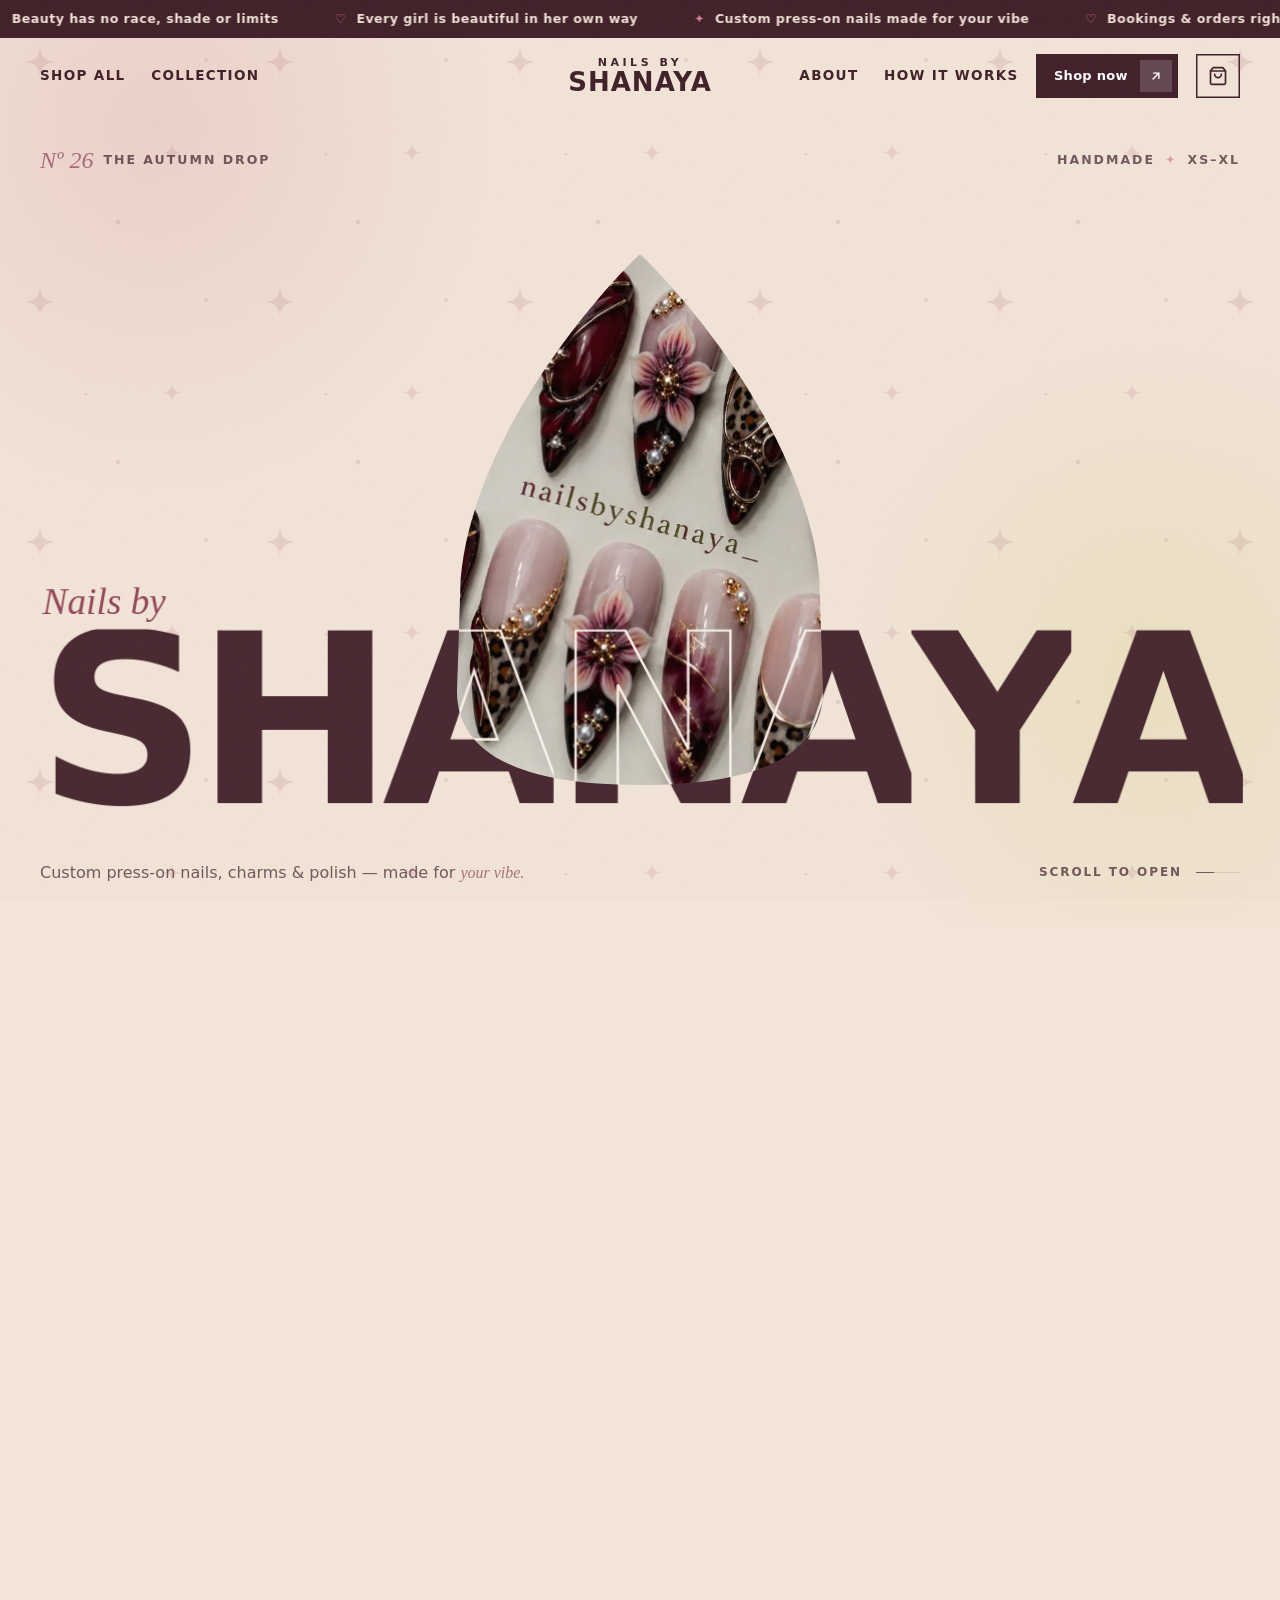
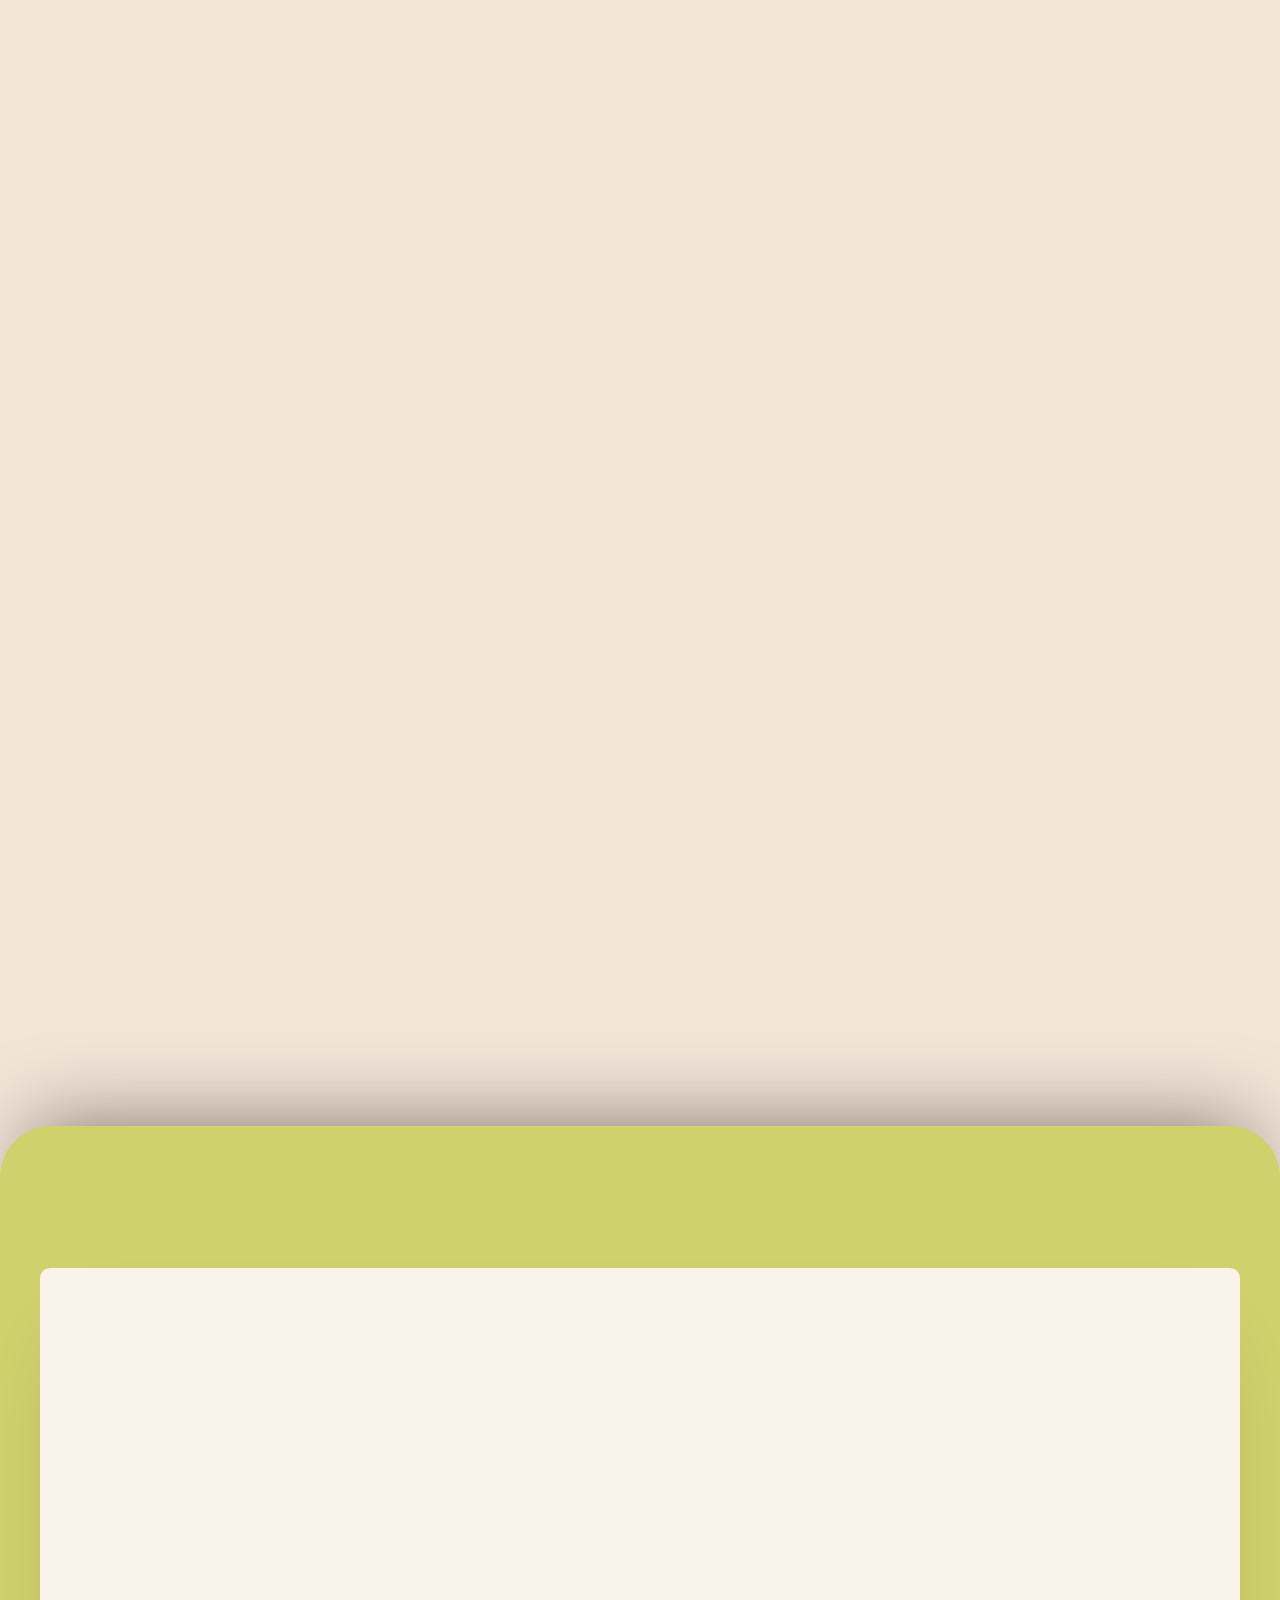
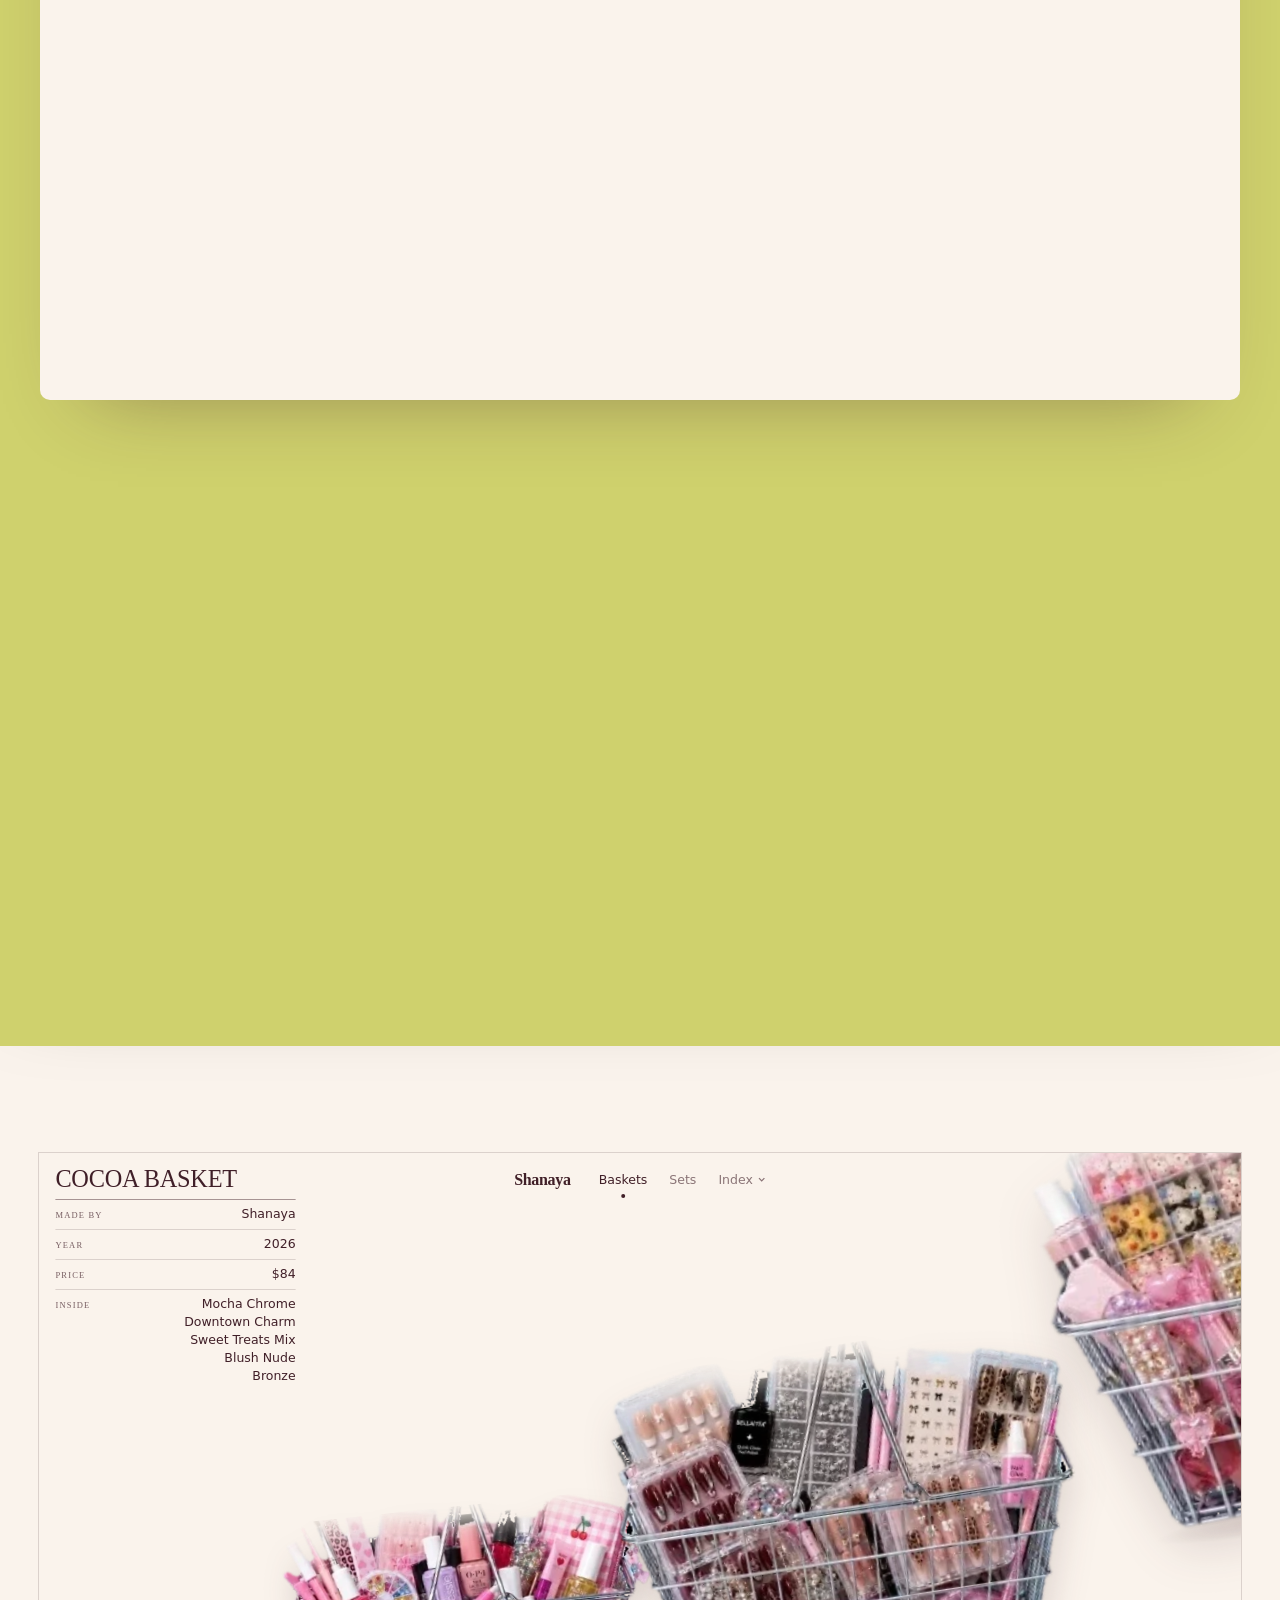
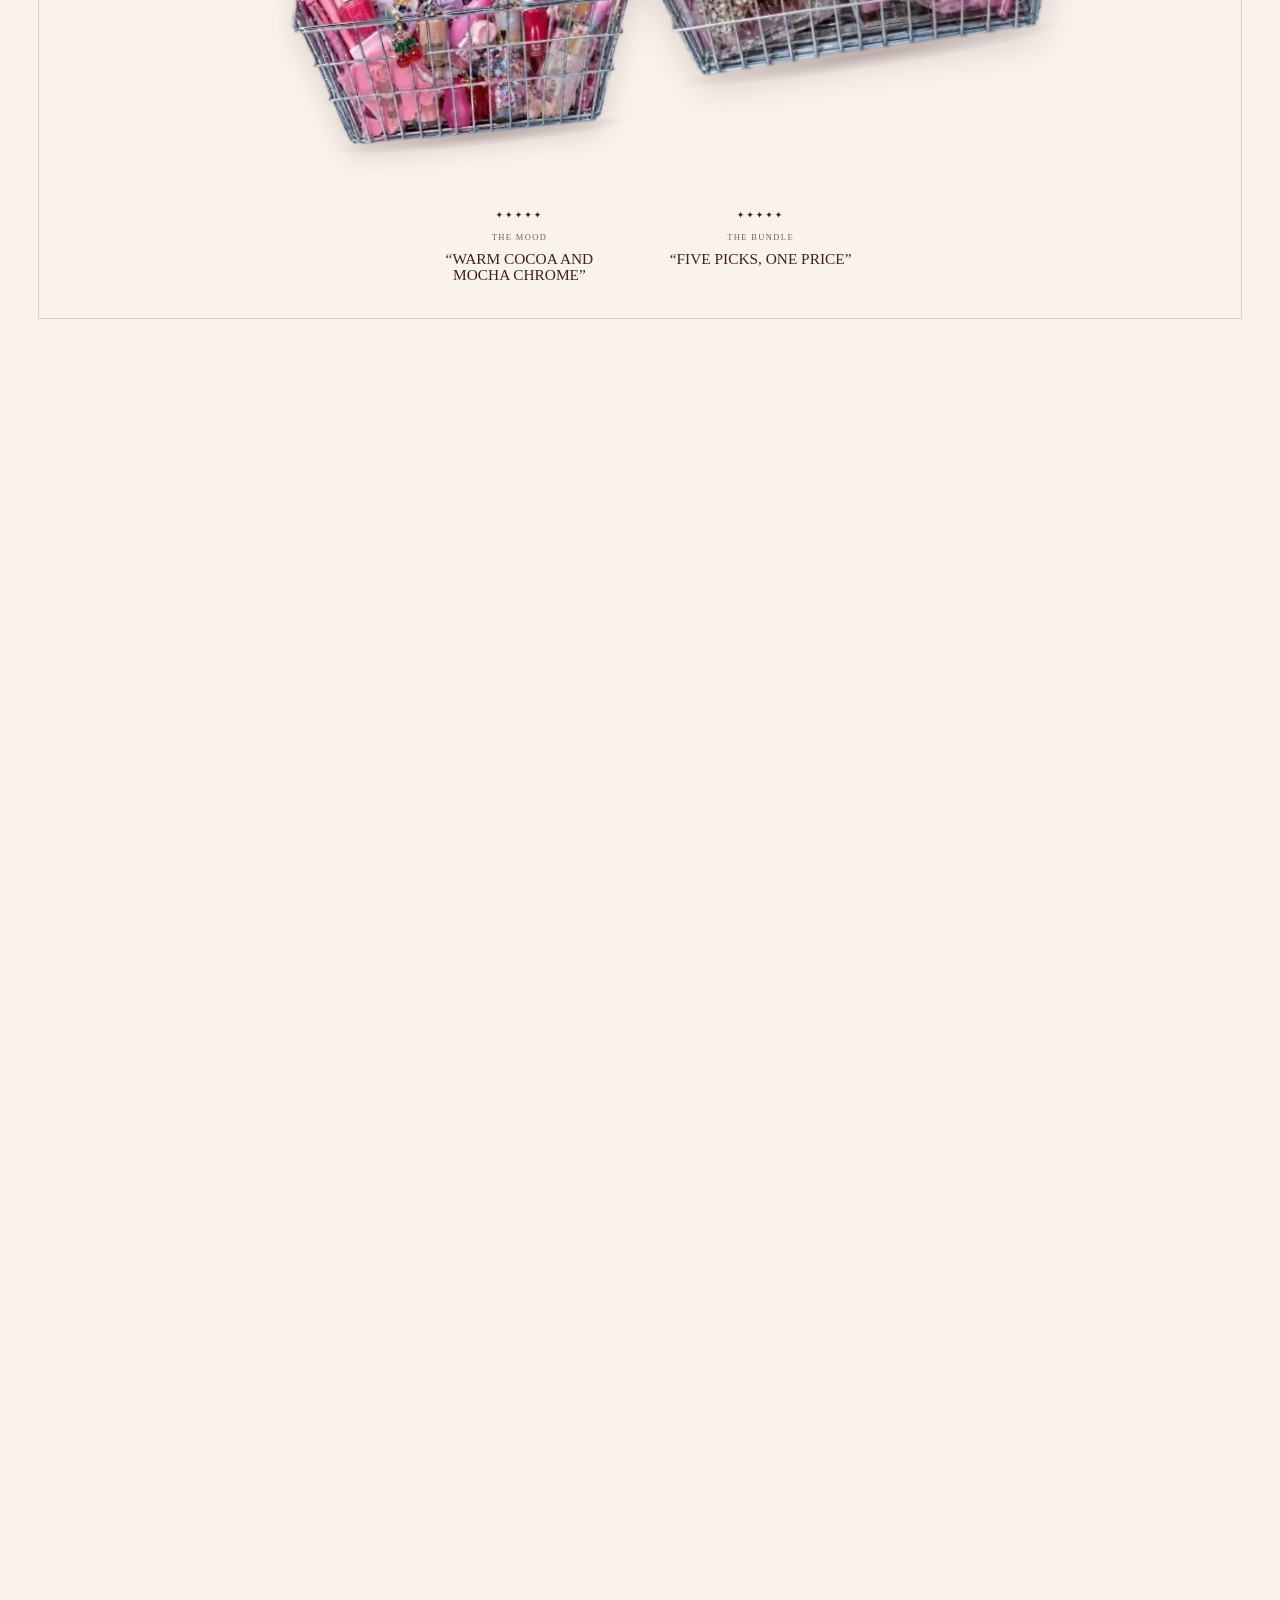
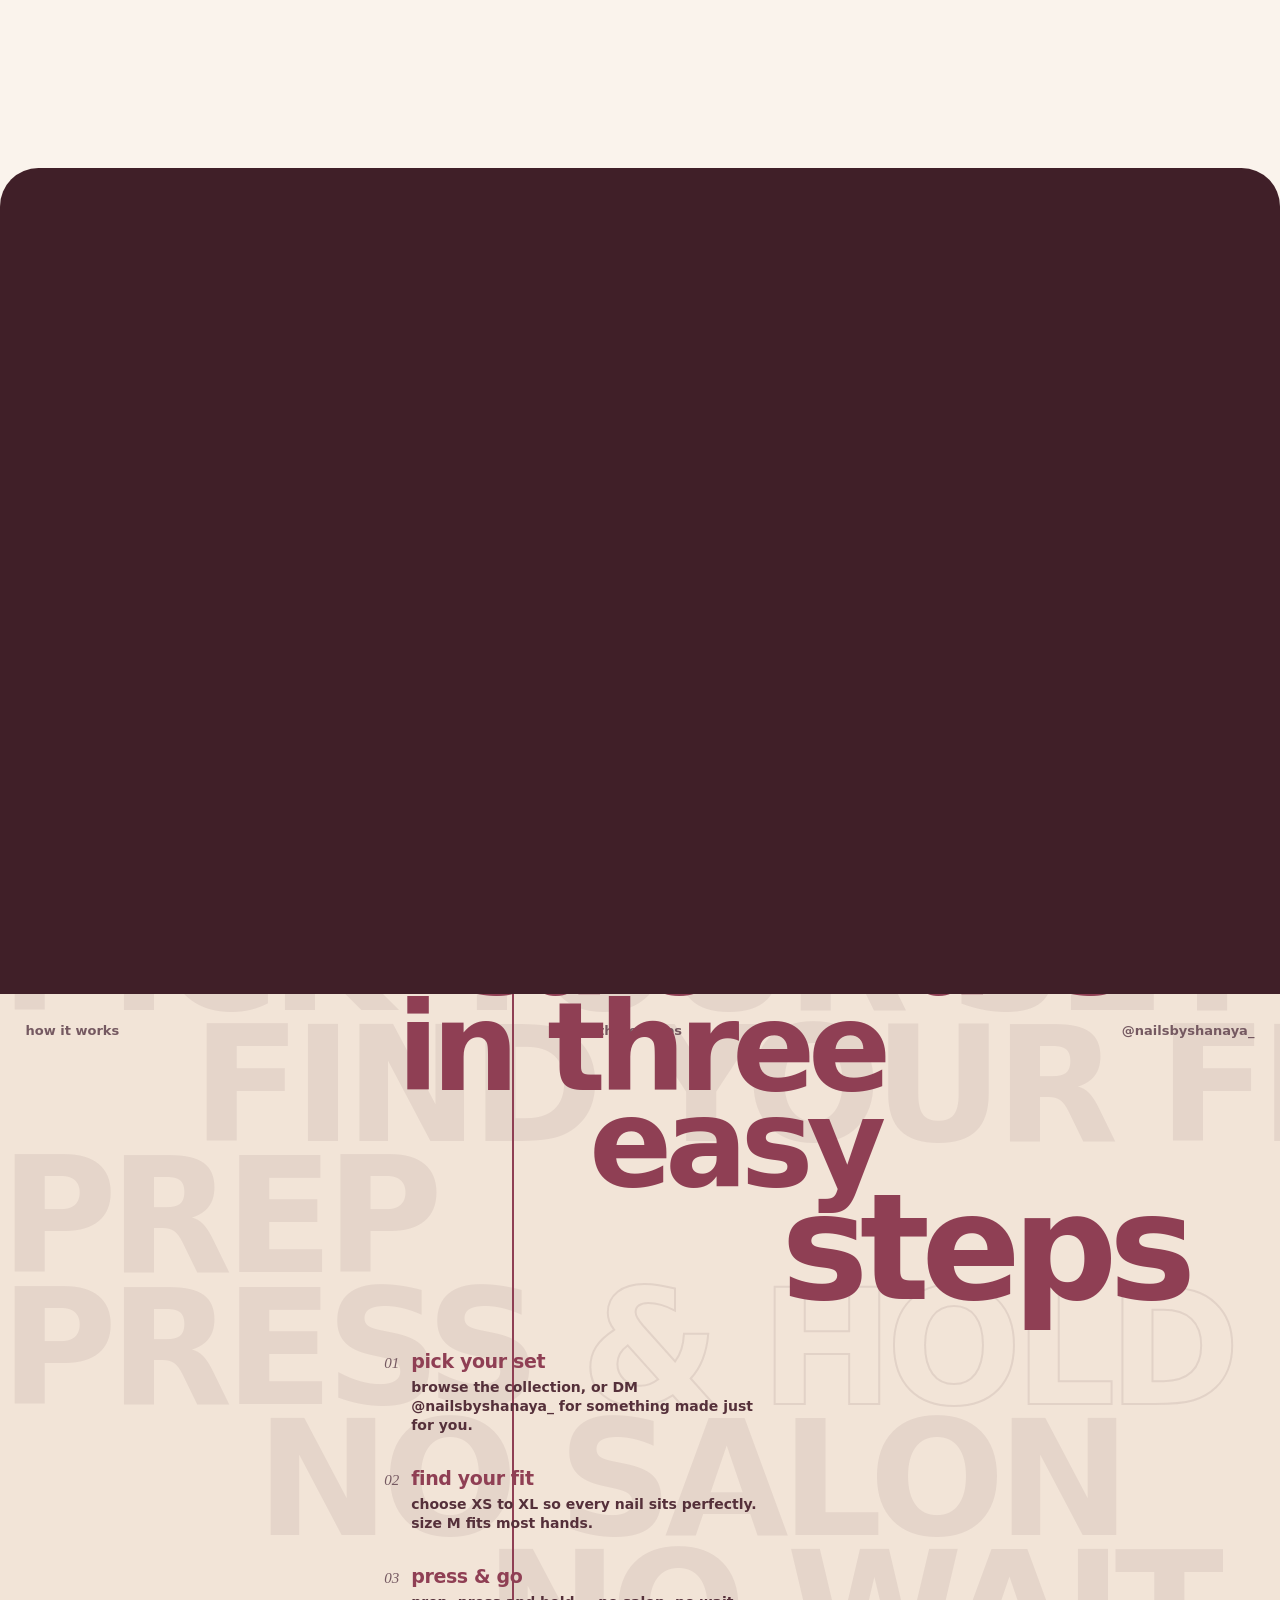
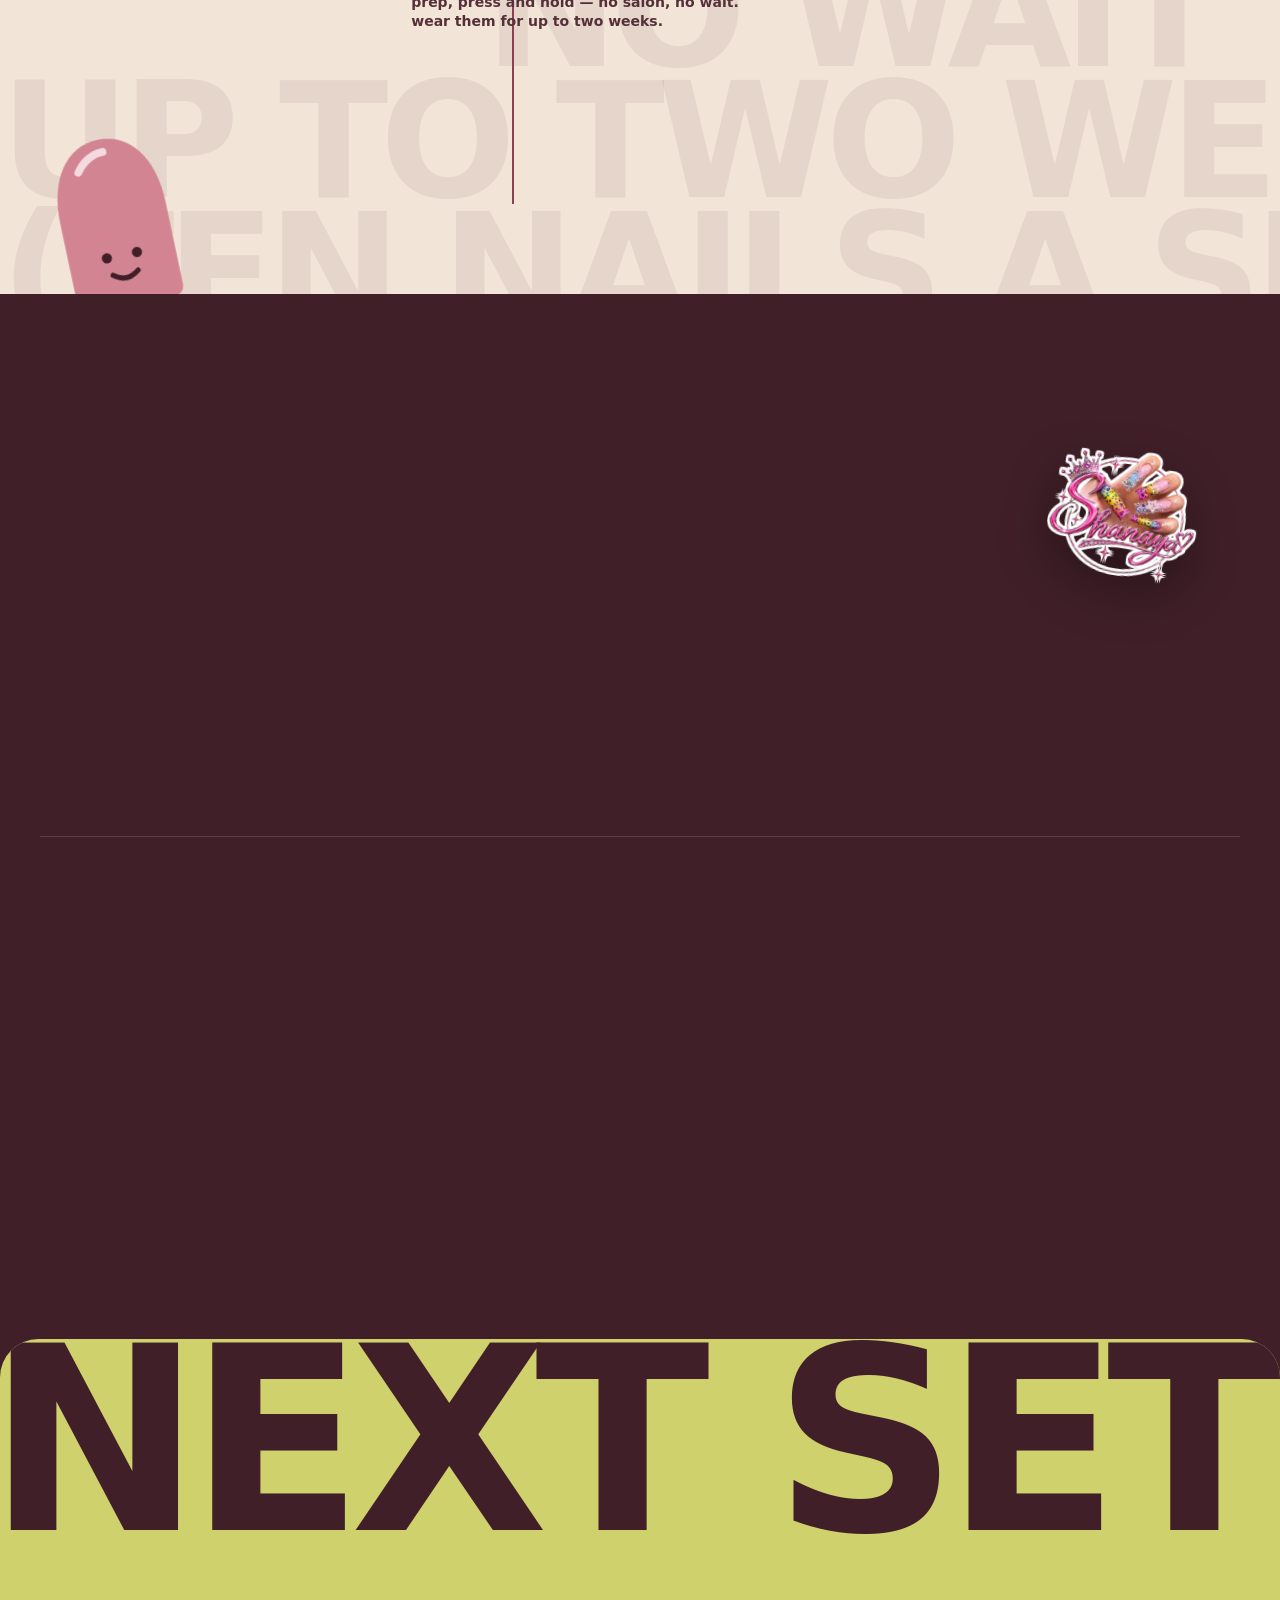
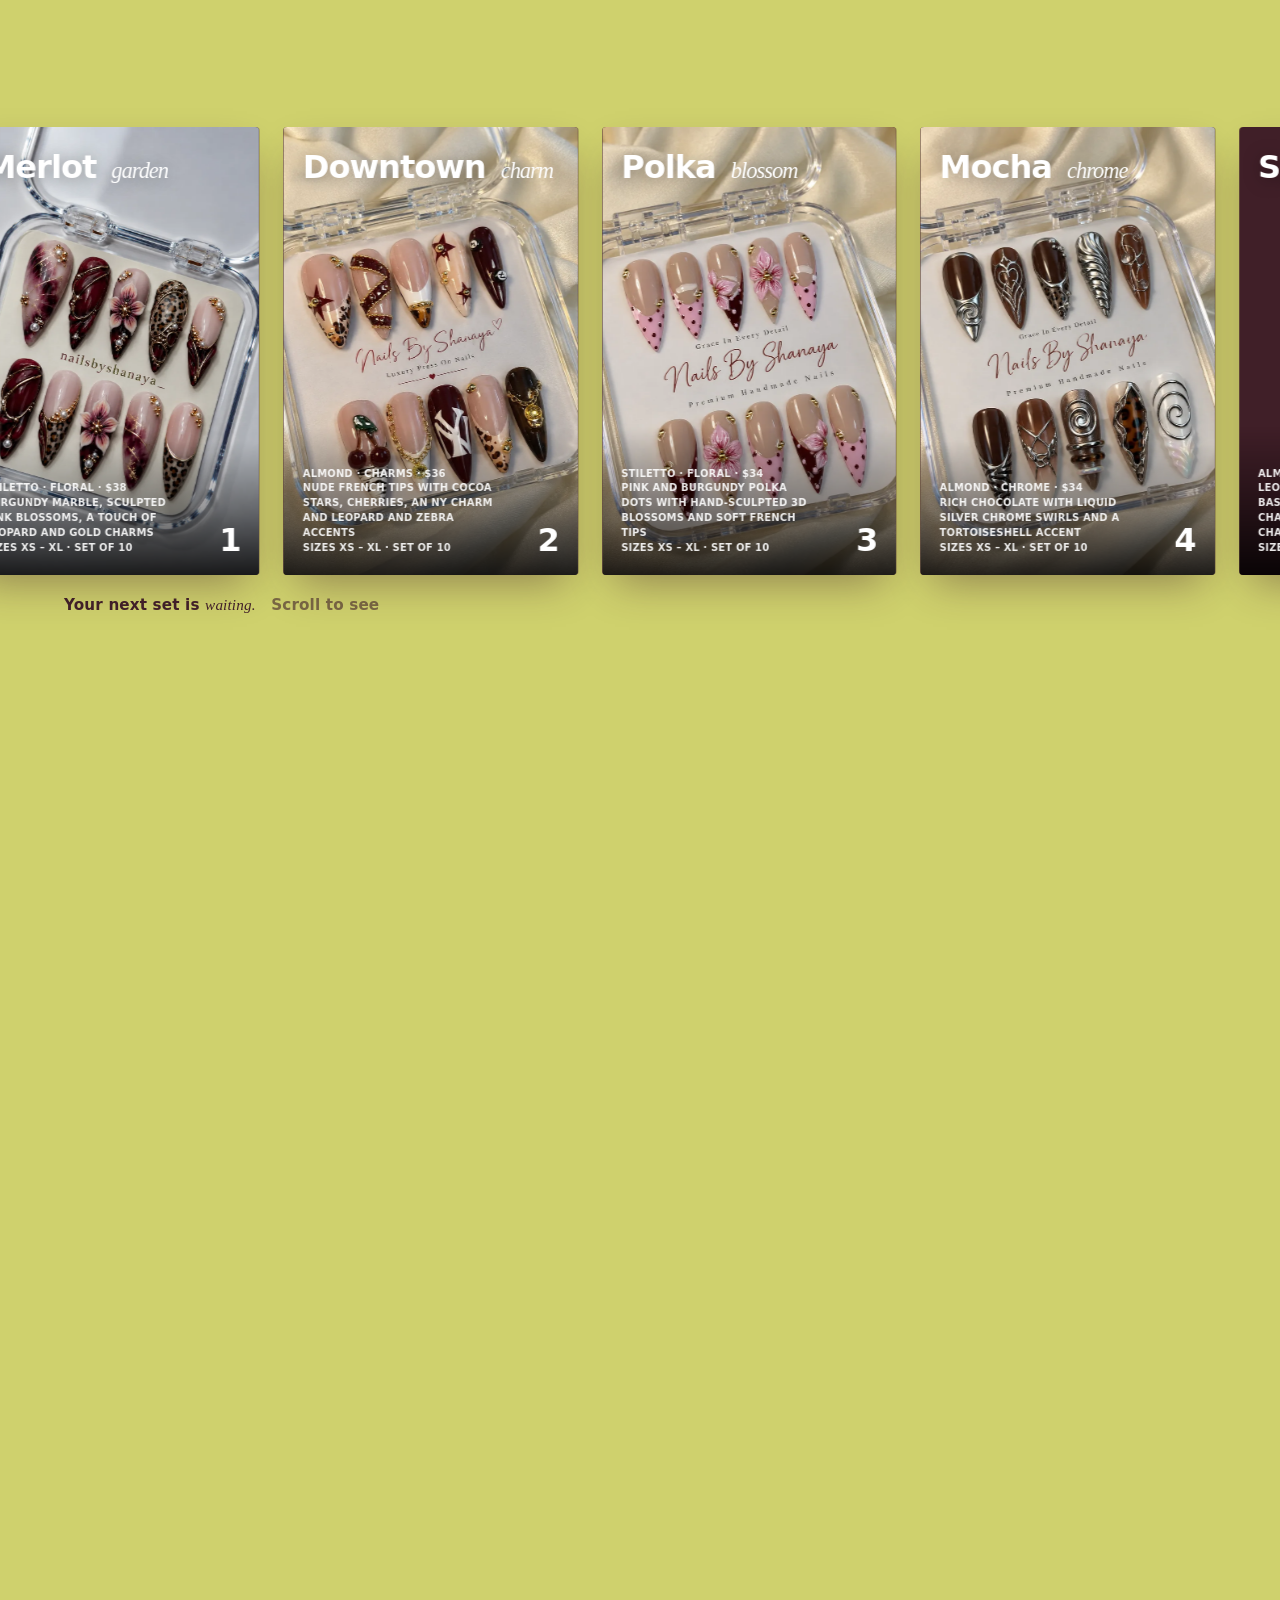
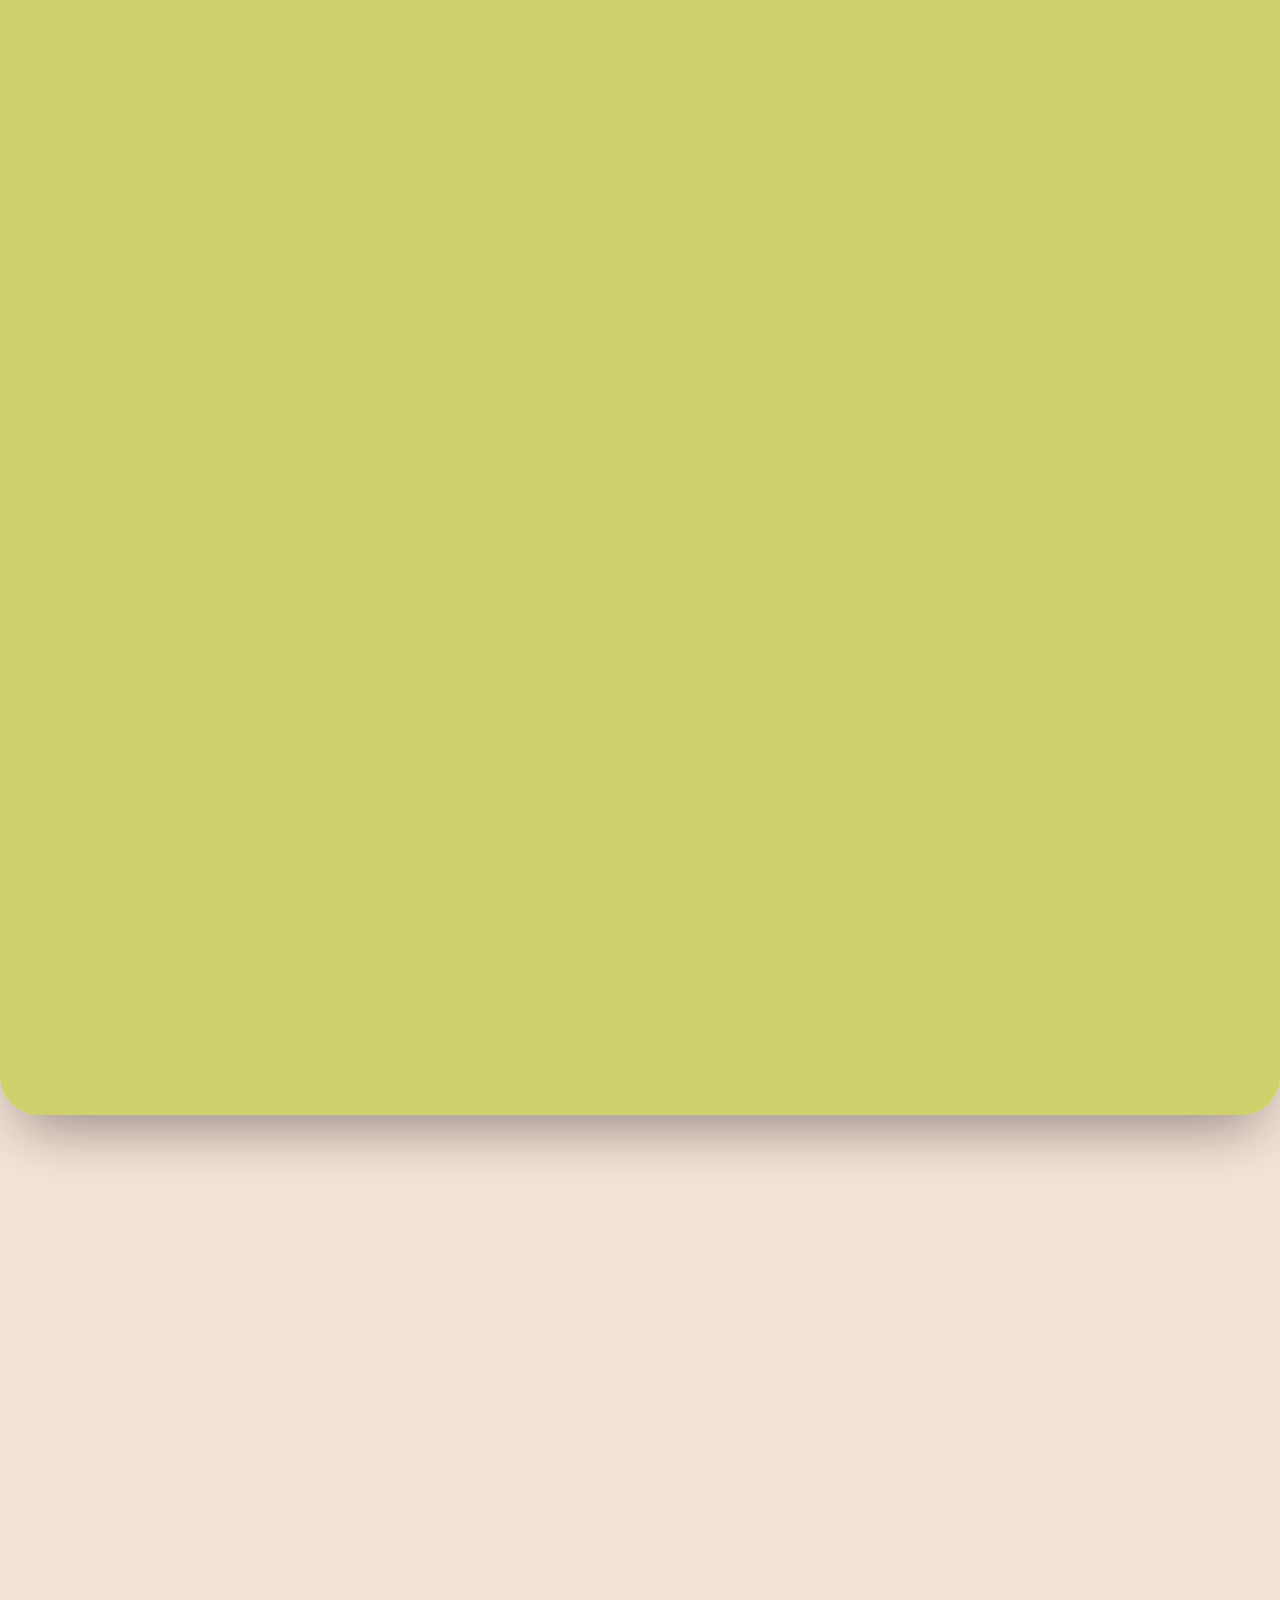
==== index.html @ fbfcb276 "Baskets laid out like the A24 film index; custom page redesigned The home basket scene now copies th" ====
<!DOCTYPE html>
<html lang="en">
<head>
  <meta charset="UTF-8" />
  <meta name="viewport" content="width=device-width, initial-scale=1.0, viewport-fit=cover" />
  <title>Nails by Shanaya — Press-On Nails, Charms &amp; Polish</title>
  <meta name="description" content="Custom press-on nails, nail charms and polish made for your vibe. Beauty has no race, shade or limits — every set is handcrafted by Shanaya to flatter every skin tone." />
  <meta property="og:type" content="website" />
  <meta property="og:site_name" content="Nails by Shanaya" />
  <meta property="og:title" content="Nails by Shanaya — Press-On Nails, Charms &amp; Polish" />
  <meta property="og:description" content="Beauty has no race, shade or limits ♡ Custom press-on nails, nail charms and polish made for your vibe." />
  <meta name="twitter:card" content="summary_large_image" />
  <meta name="p:domain_verify" content="4e941d6b56bf41bbe27bac4cf07484e6" />
  <meta name="theme-color" content="#D38492" />
  <meta http-equiv="Content-Security-Policy" content="default-src 'self'; script-src 'self' https://www.paypal.com https://*.paypal.com https://*.paypalobjects.com; style-src 'self' 'unsafe-inline' https://fonts.googleapis.com; font-src 'self' https://fonts.gstatic.com; img-src 'self' data: https://*.paypal.com https://*.paypalobjects.com; connect-src 'self' https://*.paypal.com https://*.paypalobjects.com; frame-src https://*.paypal.com https://*.paypalobjects.com; form-action 'self'; base-uri 'self'; object-src 'none'" />
  <meta name="referrer" content="strict-origin-when-cross-origin" />
  <link rel="icon" type="image/png" href="images/favicon.png" />
  <link rel="apple-touch-icon" href="images/apple-touch-icon.png" />
  <link rel="preconnect" href="https://fonts.googleapis.com" />
  <link rel="preconnect" href="https://fonts.gstatic.com" crossorigin />
  <link href="https://fonts.googleapis.com/css2?family=Archivo:wdth,wght@62..125,500..900&family=Caveat:wght@500;700&family=Fraunces:ital,opsz,wght@0,9..144,300..700;1,9..144,300..700&family=Manrope:wght@400;500;600;700;800&display=swap" rel="stylesheet" />
  <link rel="stylesheet" href="style.css" />
  <script src="js/boot.js"></script>
</head>
<body class="page-home">

  <!-- Preloader / page transition -->
  <div class="loader" id="loader" aria-hidden="true">
    <div class="loader__half loader__half--top"><div class="loader__stage"></div></div>
    <div class="loader__half loader__half--bottom"><div class="loader__stage"></div></div>
    <span class="loader__line"></span>
  </div>
  <div class="cursor" aria-hidden="true"><span class="cursor__label">View</span></div>

  <!-- Announcement -->
  <div class="announce" aria-label="Announcements">
    <div class="marquee" data-marquee data-mspeed="0.8">
      <div class="marquee__track">
        <div class="marquee__group">
          <span class="marquee__item"><i>✦</i> Beauty has no race, shade or limits</span>
          <span class="marquee__item"><i>♡</i> Every girl is beautiful in her own way</span>
          <span class="marquee__item"><i>✦</i> Custom press-on nails made for your vibe</span>
          <span class="marquee__item"><i>♡</i> Bookings &amp; orders right here on the site</span>
          <span class="marquee__item"><i>✦</i> New: nail charms, polish &amp; bundle baskets</span>
          <span class="marquee__item"><i>✦</i> Free shipping on orders <span data-usd="50">$50</span>+</span>
          <span class="marquee__item"><i>♡</i> New drops every Friday</span>
        </div>
      </div>
    </div>
  </div>

  <!-- Header -->
  <header class="hdr" id="hdr">
    <div class="hdr__bar">
      <nav class="hdr__nav hdr__nav--l" aria-label="Main">
        <a href="shop.html" class="hdr__link">Shop all</a>
        <a href="#collection" class="hdr__link">Collection</a>
      </nav>
      <a href="#top" class="hdr__logo" aria-label="Nails by Shanaya — back to top">
        <img src="images/logo-small.webp" alt="" width="48" height="48" />
        <span>Nails by <b>Shanaya</b></span>
      </a>
      <div class="hdr__actions">
        <nav class="hdr__nav hdr__nav--r" aria-label="More">
          <a href="#about" class="hdr__link">About</a>
          <a href="#how" class="hdr__link">How it works</a>
        </nav>
        <a href="shop.html" class="btn btn--ink btn--sm hdr__shop" data-magnetic>
          <span class="roll"><span>Shop now</span><span>Shop now</span></span>
          <span class="btn__icon"><svg width="14" height="14" viewBox="0 0 24 24" fill="none" stroke="currentColor" stroke-width="2.4" stroke-linecap="round" stroke-linejoin="round"><path d="M7 17L17 7M8 7h9v9"/></svg></span>
        </a>
        <button class="hdr__bag" data-cart-open aria-label="Open your bag">
          <svg width="20" height="20" viewBox="0 0 24 24" fill="none" stroke="currentColor" stroke-width="2" stroke-linecap="round" stroke-linejoin="round"><path d="M6 2L3 6v14a2 2 0 002 2h14a2 2 0 002-2V6l-3-4z"/><path d="M3 6h18"/><path d="M16 10a4 4 0 01-8 0"/></svg>
          <span class="hdr__count" data-cart-count data-zero>0</span>
        </button>
        <button class="hdr__burger" id="burger" aria-label="Open menu" aria-expanded="false" aria-controls="menu"><span></span><span></span></button>
      </div>
    </div>
  </header>

  <!-- Mobile menu -->
  <div class="menu" id="menu" aria-hidden="true" data-lenis-prevent>
    <nav class="menu__nav" aria-label="Mobile">
      <a href="shop.html" class="menu__link"><span class="menu__num">01</span>Shop All</a>
      <a href="custom.html" class="menu__link"><span class="menu__num">02</span>Custom orders</a>
      <a href="#collection" class="menu__link"><span class="menu__num">03</span>Collection</a>
      <a href="#about" class="menu__link"><span class="menu__num">04</span>About</a>
      <a href="#how" class="menu__link"><span class="menu__num">05</span>How it works</a>
    </nav>
    <div class="menu__foot">
      <p class="menu__script">Every girl is beautiful ♡</p>
      <div class="menu__socials">
        <a href="https://www.tiktok.com/@nailsbyshanaya_" target="_blank" rel="noopener noreferrer">TikTok</a>
        <a href="https://www.pinterest.com/nailsbyshanaya_/" target="_blank" rel="noopener noreferrer">Pinterest</a>
      </div>
    </div>
  </div>

  <main>

    <h1 class="sr-only" id="hero-title">Nails by Shanaya — custom press-on nails, nail charms and polish for every girl, every shade</h1>

    <!-- ─── 1. COVER (desktop): a magazine cover. Scrolling opens the
         nail-shaped window until its photos fill the screen and the statement
         writes itself in; then the lime section slides up over it. ─── -->
    <section class="hx" data-scene="cover" aria-labelledby="hero-title">
      <div class="hx__sticky">
        <!-- the window: photos masked by the nail shape (above the wordmark, below the cards) -->
        <div class="hx__portal" data-reveal="clip" style="--d:.25s">
          <div class="hx__trip">
            <img src="images/home/cover-1.webp" alt="" decoding="async" />
            <img src="images/home/cover-2.webp" alt="The Merlot Garden press-on set" fetchpriority="high" decoding="async" />
            <img src="images/home/cover-3.webp" alt="" decoding="async" />
          </div>
          <div class="hx__mast hx__mast--ghost" aria-hidden="true">
            <span class="hx__by">Nails by</span>
            <span class="hx__name" data-fit><span data-letters style="--d:.1s">Shanaya</span></span>
          </div>
          <div class="hx__shade"></div>
          <div class="hx__say" aria-hidden="true">
            <p class="hx__big"><span class="hx__w hx__w--hl"><i>[</i>Beauty<i>]</i></span> <span class="hx__w">has</span> <span class="hx__w">no</span> <span class="hx__w">race,</span><br /><span class="hx__w">shade</span> <span class="hx__w">or</span> <span class="hx__w">limits.</span></p>
            <p class="hx__small">Every set is handcrafted to flatter every skin tone, every hand and every <em>vibe.</em></p>
          </div>
        </div>
        <!-- the cover's grid: cover lines · cards over the wordmark · tagline and hint -->
        <div class="hx__layout">
          <div class="hx__row hx__ui">
            <p class="hx__meta" data-reveal style="--d:.7s"><b>Nº 26</b><span>The autumn drop</span></p>
            <p class="hx__meta hx__meta--r" data-reveal style="--d:.8s">Handmade <i>✦</i> XS–XL</p>
          </div>
          <div class="hx__mid">
            <div class="hx__mast" aria-hidden="true">
              <span class="hx__by" data-reveal style="--d:.45s">Nails by</span>
              <span class="hx__name" data-fit><span data-letters style="--d:.1s">Shanaya</span></span>
            </div>
          </div>
          <div class="hx__row hx__ui">
            <p class="hx__tag">Custom press-on nails, charms &amp; polish &mdash; made for <em>your vibe.</em></p>
            <a href="#shade" class="hx__hint"><span>Scroll to open</span><i aria-hidden="true"></i></a>
          </div>
        </div>
      </div>
    </section>

    <!-- ─── 1. HERO on phones ─── -->
    <section class="sm" id="top" aria-label="Welcome">
      <!-- mobile hero (phones get their own layout) -->
      <div class="mh m-only">
        <div class="mh__top"><p class="mh__hi">Hey gorgeous ♡</p><span class="mh__drop"><i></i>New drops every Friday</span></div>
        <p class="mh__title" aria-hidden="true"><span data-fit>Nails by</span><span class="mh__hl" data-fit>Shanaya</span></p>
        <div class="mh__subrow"><p class="mh__sub">Custom press-on nails, handmade for <em>your vibe.</em></p><svg class="mh__ast" viewBox="0 0 100 100" aria-hidden="true"><g fill="none" stroke="currentColor" stroke-width="15" stroke-linecap="round"><path d="M50 9v82M14.5 29.5l71 41M14.5 70.5l71-41"/></g></svg></div>
        <nav class="mh__chips" aria-label="Shop by product">
          <a class="is-on" href="shop.html">All</a><a href="shop.html?cat=press-ons">Press-ons</a><a href="shop.html?cat=nail-charms">Nail charms</a><a href="shop.html?cat=polish">Polish</a><a href="shop.html?cat=baskets">Baskets</a>
        </nav>
        <button type="button" class="mh__feature" data-quick="109" aria-label="Quick look: Bow &amp; Cherry">
          <img src="images/press-ons/bow-and-cherry.webp" alt="" />
          <span class="mh__pill mh__pill--a">✦ Trending this week</span>
          <span class="mh__pill mh__pill--b">♡ Handmade by Shanaya</span>
          <span class="mh__card"><span class="mh__kicker">Bestseller</span><span class="mh__name">Bow &amp; Cherry</span><span class="mh__row"><span class="mh__price"><span data-usd="38">$38</span> · Stiletto</span><span class="mh__go"><svg width="18" height="18" viewBox="0 0 24 24" fill="none" stroke="currentColor" stroke-width="2.4" stroke-linecap="round" stroke-linejoin="round" aria-hidden="true"><path d="M5 12h14M13 6l6 6-6 6"/></svg></span></span></span>
        </button>
        <div class="mh__stats">
          <div><b>12</b><span>Sets</span></div><div><b>XS–XL</b><span>Sizes</span></div><div><b>Fri</b><span>New drops</span></div>
          <a href="shop.html" class="mh__all" aria-label="Shop all"><svg width="18" height="18" viewBox="0 0 24 24" fill="none" stroke="currentColor" stroke-width="2.4" stroke-linecap="round" stroke-linejoin="round" aria-hidden="true"><path d="M5 12h14M13 6l6 6-6 6"/></svg></a>
        </div>
      </div>
    </section>

    <!-- ─── 2. ABOUT: the promise as one big statement + product highlights ─── -->
    <section class="ab" id="shade" aria-labelledby="shade-title">
      <div class="container">
        <!-- desktop: an editorial panel — nav-style top line, a row of polish
             photos with the statement beside them, a giant condensed wordmark -->
        <div class="abx">
          <div class="abx__top" data-reveal>
            <p>Nails by Shanaya<br />About the brand</p>
            <p>Press-on nails<br />Charms &amp; polish<br />Bundle baskets</p>
            <p>2026</p>
          </div>
          <div class="abx__card">
            <div class="abx__nav" data-reveal style="--d:.1s">
              <span class="abx__logo">Shanaya</span>
              <p>About<br />The brand</p>
              <p><a href="shop.html">Shop all</a><br /><a href="shop.html?cat=polish">Nail polish</a><br /><a href="shop.html?cat=nail-charms">Nail charms</a><br /><a href="shop.html?cat=baskets">Baskets</a></p>
              <i class="abx__dot" aria-hidden="true"></i>
              <p class="abx__contact"><a href="https://www.tiktok.com/@nailsbyshanaya_" target="_blank" rel="noopener noreferrer">@nailsbyshanaya_</a><br /><a href="https://www.tiktok.com/@nailsbyshanaya_" target="_blank" rel="noopener noreferrer">TikTok</a><br /><a href="https://www.pinterest.com/nailsbyshanaya_/" target="_blank" rel="noopener noreferrer">Pinterest</a></p>
            </div>
            <div class="abx__row">
              <button type="button" class="abx__pic" data-quick="109" data-cursor="Quick look" data-reveal="clip" style="--d:.05s" aria-label="Quick look: Bow &amp; Cherry press-ons"><img class="zoom" src="images/press-ons/bow-and-cherry.webp" alt="" loading="lazy" decoding="async" /></button>
              <button type="button" class="abx__pic" data-quick="202" data-cursor="Quick look" data-reveal="clip" style="--d:.15s" aria-label="Quick look: Bow &amp; Pearl Mix charms"><img class="zoom" src="images/nail-charms/bow-and-pearl-mix.webp" alt="" loading="lazy" decoding="async" /></button>
              <button type="button" class="abx__pic" data-quick="301" data-cursor="Quick look" data-reveal="clip" style="--d:.25s" aria-label="Quick look: Deep Merlot polish"><img class="zoom" src="images/nail-polish/deep-merlot-photo.webp" alt="" loading="lazy" decoding="async" /></button>
              <button type="button" class="abx__pic" data-quick="401" data-cursor="Quick look" data-reveal="clip" style="--d:.35s" aria-label="Quick look: The Pink Basket"><img class="zoom" src="images/basket/pink-basket.webp" alt="" loading="lazy" decoding="async" /></button>
              <p class="abx__say" data-reveal style="--d:.45s"><b>[Beauty]</b> has no race, shade or limits. Every set is handcrafted to flatter every skin tone, every hand and every <b>[vibe]</b>.</p>
              <button type="button" class="abx__pic" data-quick="104" data-cursor="Quick look" data-reveal="clip" style="--d:.5s" aria-label="Quick look: Mocha Chrome press-ons"><img class="zoom" src="images/press-ons/mocha-chrome.webp" alt="" loading="lazy" decoding="async" /></button>
            </div>
            <div class="abx__foot">
              <div class="abx__side" data-reveal style="--d:.2s">
                <p class="abx__quote">Every girl is beautiful <em>in her own way.</em></p>
                <ul class="abx__stats">
                  <li><b data-total-of="press-ons">12</b> press-on sets</li>
                  <li><b data-total-of="nail-charms">10</b> charm boxes</li>
                  <li><b data-total-of="polish">20</b> polish shades</li>
                  <li><b data-total-of="baskets">10</b> bundle baskets</li>
                </ul>
                <a href="shop.html" class="abx__go">Shop the collection <span aria-hidden="true">&rarr;</span></a>
              </div>
              <p class="abx__word" aria-hidden="true"><span data-fit><span data-letters style="--d:.1s">Shanaya</span></span></p>
            </div>
          </div>
        </div>
        <svg class="ab__ast" viewBox="0 0 100 100" aria-hidden="true" data-reveal="scale"><g fill="none" stroke="currentColor" stroke-width="15" stroke-linecap="round"><path d="M50 9v82M14.5 29.5l71 41M14.5 70.5l71-41"/></g></svg>
        <p class="ab__label" data-reveal>About Shanaya</p>
        <h2 class="ab__title" id="shade-title" data-split><span class="ab__hl"><i>[</i>Beauty<i>]</i></span> has no race, shade or limits. Every set is <svg class="ab__arrow ab__arrow--r" viewBox="0 0 48 24" aria-hidden="true"><path d="M2 12h42M33 2l11 10-11 10"/></svg> <span class="ab__caps">handcrafted</span> to flatter <svg class="ab__arrow ab__arrow--l" viewBox="0 0 48 24" aria-hidden="true"><path d="M46 12H4M15 2L4 12l11 10"/></svg> every skin tone, every hand and every <span class="ab__hl"><i>[</i>vibe<i>]</i></span></h2>
        <div class="ab__aside">
          <p class="ab__lead" data-reveal style="--d:.15s">Every girl is beautiful in her own way ✨ Every set is made to flatter every skin tone, every hand and every vibe &mdash; and you can book or order yours right here.</p>
          <div data-reveal style="--d:.25s">
            <a href="#collection" class="btn" data-magnetic>
              <span class="roll"><span>Find your set</span><span>Find your set</span></span>
              <span class="btn__icon"><svg width="16" height="16" viewBox="0 0 24 24" fill="none" stroke="currentColor" stroke-width="2.2" stroke-linecap="round" stroke-linejoin="round"><path d="M12 5v14M6 13l6 6 6-6"/></svg></span>
            </a>
          </div>
        </div>
        <p class="ab__label ab__label--hl" data-reveal>The polish edit <span class="ab__count" aria-live="polite">01—04 / 20</span></p>
        <ul class="ab__grid">
          <li data-reveal style="--d:0.00s">
            <button type="button" class="ab__card" data-quick="101" data-cursor="Quick look" aria-label="Quick look: Merlot Garden">
              <span class="ab__media"><img src="images/press-ons/merlot-garden.webp" alt="Merlot Garden press-on nails" loading="lazy" decoding="async" /></span>
              <span class="ab__name">Merlot Garden</span>
              <span class="ab__tag">Floral · Stiletto</span>
              <span class="ab__desc">Burgundy marble, sculpted pink blossoms, a touch of leopard and gold charms. Ten stiletto nails.</span>
            </button>
          </li>
          <li data-reveal style="--d:0.08s">
            <button type="button" class="ab__card" data-quick="109" data-cursor="Quick look" aria-label="Quick look: Bow &amp; Cherry">
              <span class="ab__media"><img src="images/press-ons/bow-and-cherry.webp" alt="Bow &amp; Cherry press-on nails" loading="lazy" decoding="async" /></span>
              <span class="ab__name">Bow &amp; Cherry</span>
              <span class="ab__tag">Charms &amp; 3D · Stiletto</span>
              <span class="ab__desc">Sculpted 3D bows, cherries, a spider charm and cow print in pink and burgundy.</span>
            </button>
          </li>
          <li data-reveal style="--d:0.16s">
            <button type="button" class="ab__card" data-quick="104" data-cursor="Quick look" aria-label="Quick look: Mocha Chrome">
              <span class="ab__media"><img src="images/press-ons/mocha-chrome.webp" alt="Mocha Chrome press-on nails" loading="lazy" decoding="async" /></span>
              <span class="ab__name">Mocha Chrome</span>
              <span class="ab__tag">Chrome · Almond</span>
              <span class="ab__desc">Rich chocolate with liquid silver chrome swirls and a tortoiseshell accent.</span>
            </button>
          </li>
          <li data-reveal style="--d:0.24s">
            <button type="button" class="ab__card" data-quick="107" data-cursor="Quick look" aria-label="Quick look: Rose Gold Swirl">
              <span class="ab__media"><img src="images/press-ons/rose-gold-swirl.webp" alt="Rose Gold Swirl press-on nails" loading="lazy" decoding="async" /></span>
              <span class="ab__name">Rose Gold Swirl</span>
              <span class="ab__tag">Chrome · Almond</span>
              <span class="ab__desc">Blush pink with sculpted gold swirls, chrome lines and a soft ombre finish.</span>
            </button>
          </li>
        </ul>
      </div>
    </section>

    <!-- ─── 4. COLLECTION: every set rolls past ─── -->
    <section class="coll" id="collection" data-scene="coll" aria-labelledby="coll-title">
      <div class="coll__sticky">
        <div class="cd__frame">
          <nav class="cd__top" aria-hidden="true"><b>Shanaya</b><span class="is-on">Baskets</span><span>Sets</span><span>Index <svg width="9" height="9" viewBox="0 0 10 10" fill="none" stroke="currentColor" stroke-width="1.4"><path d="M2 3.5l3 3 3-3"/></svg></span></nav>
          <div class="cd__stage" data-cd-stage></div>
          <div class="coll__info" aria-live="polite">
            <h3 class="coll__name"></h3>
            <dl class="cd__rows">
              <div><dt>Made by</dt><dd>Shanaya</dd></div>
              <div><dt>Year</dt><dd>2026</dd></div>
              <div><dt>Price</dt><dd class="bk__price"></dd></div>
              <div><dt>Inside</dt><dd class="bk__inside"></dd></div>
            </dl>
          </div>
          <div class="cd__quotes coll__head">
            <h2 class="sr-only" id="coll-title">The baskets</h2>
            <figure><i aria-hidden="true">&#10022;&#10022;&#10022;&#10022;&#10022;</i><span>The mood</span><p class="cd__q1"></p></figure>
            <figure><i aria-hidden="true">&#10022;&#10022;&#10022;&#10022;&#10022;</i><span>The bundle</span><p class="cd__q2"></p></figure>
          </div>
        </div>
      </div>
      <div class="mt m-only">
        <div class="mt__head"><div><p class="mt__label">The collection</p><h3 class="mt__title">Trending now</h3></div><a class="mt__all" href="shop.html">See all <svg width="18" height="18" viewBox="0 0 24 24" fill="none" stroke="currentColor" stroke-width="2.4" stroke-linecap="round" stroke-linejoin="round" aria-hidden="true"><path d="M5 12h14M13 6l6 6-6 6"/></svg></a></div>
        <div class="mt__chips" data-mt-chips>
          <button type="button" class="is-on" data-cat="all">All</button><button type="button" data-cat="press-ons">Press-ons</button><button type="button" data-cat="nail-charms">Charms</button><button type="button" data-cat="polish">Polish</button><button type="button" data-cat="baskets">Baskets</button>
        </div>
        <div class="mt__rail" data-mt-rail></div>
      </div>
    </section>

    <!-- ─── 5. ARCHIVE: the sets as a gallery wall ─── -->
    <section class="ar" id="archive" aria-labelledby="archive-title">
      <div class="ar__top">
        <ul class="ar__labels"><li data-reveal style="--d:0.00s"><b>Berry Leopard</b><span>Animal print</span></li><li data-reveal style="--d:0.06s"><b>Downtown Charm</b><span>Charms &amp; 3D</span></li><li data-reveal style="--d:0.12s"><b>Scarlet Lily</b><span>Floral</span></li></ul>
        <h2 class="ar__title" id="archive-title" data-reveal>The set archive <span>(Ed.&nbsp;&mdash;&nbsp;26)</span></h2>
        <ul class="ar__labels ar__labels--r"><li data-reveal style="--d:0.20s"><b>Tropic Wild</b><span>Animal print</span></li><li data-reveal style="--d:0.26s"><b>Orchid Tortoise</b><span>Floral</span></li></ul>
      </div>
      <div class="ar__collage">
          <figure class="ar__item ar__item--1" data-reveal style="--d:0.00s"><figcaption>Berry Leopard &mdash; Animal print</figcaption><button type="button" class="ar__frame" data-quick="110" data-cursor="Quick look" aria-label="Quick look: Berry Leopard"><img src="images/press-ons/berry-leopard.webp" alt="Berry Leopard press-on nails" loading="lazy" decoding="async" data-speed="0.065" /></button></figure>
          <figure class="ar__item ar__item--2" data-reveal style="--d:0.10s"><button type="button" class="ar__frame" data-quick="102" data-cursor="Quick look" aria-label="Quick look: Downtown Charm"><img src="images/press-ons/downtown-charm.webp" alt="Downtown Charm press-on nails" loading="lazy" decoding="async" data-speed="0.090" /></button><figcaption>Downtown Charm &mdash; Charms &amp; 3D</figcaption></figure>
          <figure class="ar__item ar__item--3" data-reveal style="--d:0.20s"><figcaption>Scarlet Lily &mdash; Floral</figcaption><button type="button" class="ar__frame" data-quick="108" data-cursor="Quick look" aria-label="Quick look: Scarlet Lily"><img src="images/press-ons/scarlet-lily.webp" alt="Scarlet Lily press-on nails" loading="lazy" decoding="async" data-speed="0.040" /></button></figure>
          <figure class="ar__item ar__item--4" data-reveal style="--d:0.30s"><button type="button" class="ar__frame" data-quick="106" data-cursor="Quick look" aria-label="Quick look: Tropic Wild"><img src="images/press-ons/tropic-wild.webp" alt="Tropic Wild press-on nails" loading="lazy" decoding="async" data-speed="0.065" /></button><figcaption>Tropic Wild &mdash; Animal print</figcaption></figure>
          <figure class="ar__item ar__item--5" data-reveal style="--d:0.40s"><figcaption>Orchid Tortoise &mdash; Floral</figcaption><button type="button" class="ar__frame" data-quick="112" data-cursor="Quick look" aria-label="Quick look: Orchid Tortoise"><img src="images/press-ons/orchid-tortoise.webp" alt="Orchid Tortoise press-on nails" loading="lazy" decoding="async" data-speed="0.090" /></button></figure>
      </div>
      <p class="ar__giant" aria-hidden="true"><span data-letters data-fit>PRESS-ONS®&#160;01—12</span></p>
      <p class="ar__note" data-reveal>Every girl, every shade &mdash; <a href="shop.html">find your set</a></p>
    </section>

    <!-- ─── 6. HOW: giant type, three steps ─── -->
    <section class="how" id="how" data-scene="how" aria-labelledby="how-title">
      <div class="how__bg" aria-hidden="true">
        <div class="how__row how__row--1">Pick your set</div>
        <div class="how__row how__row--2">Find your fit</div>
        <div class="how__row how__row--3">Prep</div>
        <div class="how__row how__row--4">Press <span class="how__outline">&amp; hold</span></div>
        <div class="how__row how__row--5">No salon</div>
        <div class="how__row how__row--6">No wait</div>
        <div class="how__row how__row--7">Up to two weeks</div>
        <div class="how__row how__row--8">(Ten nails a set)</div>
        <div class="how__row how__row--9">Repeat</div>
      </div>

      <div class="how__rule" aria-hidden="true"><span class="how__square"></span><span class="how__line"></span></div>

      <div class="how__meta">
        <span>how it works</span>
        <span class="how__meta-mid">three steps</span>
        <span>@nailsbyshanaya_</span>
      </div>

      <div class="how__fg">
        <h2 class="how__title" id="how-title">
          <span class="how__big how__big--1">salon nails</span>
          <span class="how__big how__big--2">in three</span>
          <span class="how__big how__big--3">easy</span>
          <span class="how__big how__big--4">steps</span>
        </h2>
        <ol class="how__steps">
          <li class="how__step"><span class="how__num">01</span><h3>pick your set</h3><p>browse the collection, or DM @nailsbyshanaya_ for something made just for you.</p></li>
          <li class="how__step"><span class="how__num">02</span><h3>find your fit</h3><p>choose XS to XL so every nail sits perfectly. size M fits most hands.</p></li>
          <li class="how__step"><span class="how__num">03</span><h3>press &amp; go</h3><p>prep, press and hold — no salon, no wait. wear them for up to two weeks.</p></li>
        </ol>
      </div>

      <svg class="how__nail" viewBox="0 0 100 140" aria-hidden="true">
        <path d="M50 4C76 4 92 28 92 62v66a8 8 0 0 1-8 8H16a8 8 0 0 1-8-8V62C8 28 24 4 50 4Z" fill="#D38492"/>
        <path d="M30 26c6-8 14-12 22-12" stroke="#fff" stroke-width="6" stroke-linecap="round" fill="none" opacity="0.7"/>
        <circle cx="38" cy="96" r="4" fill="#401F28"/><circle cx="62" cy="96" r="4" fill="#401F28"/>
        <path d="M40 110q10 8 20 0" stroke="#401F28" stroke-width="4" stroke-linecap="round" fill="none"/>
      </svg>
    </section>

    <!-- ─── ABOUT: a note from Shanaya ─── -->
    <section class="section about" id="about" aria-labelledby="about-title">
      <div class="container">
        <p class="eyebrow eyebrow--light" data-reveal>Meet the artist</p>
        <h2 class="sr-only" id="about-title">Meet Shanaya</h2>
        <div class="about__sigwrap">
          <svg class="about__sig" data-reveal="sig" viewBox="0 0 1000 300" aria-hidden="true"><text x="500" y="222" text-anchor="middle">Shanaya</text></svg>
          <img class="about__sticker" src="images/logo.webp" alt="" loading="lazy" />
        </div>
        <div class="about__grid">
          <blockquote class="about__quote" data-split>&ldquo;Every set is handcrafted with love&nbsp;&mdash; because your nails deserve to be&nbsp;<em>art.</em>&rdquo;</blockquote>
          <div class="about__copy">
            <p class="about__body" data-reveal>Hi, I&rsquo;m Shanaya! I create press-on nail sets, nail charms and polish designed to be effortless, beautiful, and uniquely you. No salon, no wait &mdash; just gorgeous nails delivered to your door. Every design is made with intention and care &mdash; because beauty has no race, shade or limits, and every girl deserves nails that feel like her.</p>
            <div class="about__stats" data-reveal style="--d:.1s">
              <div><b><span data-count="500">500</span>+</b><span>Happy customers</span></div>
              <div><b><span data-count="100">100</span>+</b><span>Unique designs</span></div>
              <div><b>Fri</b><span>New drops weekly</span></div>
            </div>
            <div data-reveal style="--d:.2s">
              <a href="https://www.tiktok.com/@nailsbyshanaya_" target="_blank" rel="noopener noreferrer" class="btn btn--light" data-magnetic>
                <span class="roll"><span>Follow along</span><span>Follow along</span></span>
                <span class="btn__icon"><svg width="16" height="16" viewBox="0 0 24 24" fill="none" stroke="currentColor" stroke-width="2.2" stroke-linecap="round" stroke-linejoin="round"><path d="M7 17L17 7M8 7h9v9"/></svg></span>
              </a>
            </div>
          </div>
        </div>
      </div>
    </section>

    <!-- ─── 7. NEXT: the sets roll past, magazine style ─── -->
    <section class="nx" id="next" data-scene="next" aria-labelledby="next-title">
      <div class="nx__pin">
        <p class="nx__word" aria-hidden="true">NEXT SET</p>
        <div class="nx__track">
          <div class="nx__cards">
            <div class="nx__end">
              <svg class="nx__arrow" viewBox="0 0 300 120" fill="none" stroke="currentColor" stroke-width="3" stroke-linecap="round" stroke-linejoin="round" aria-hidden="true"><path d="M10,50 C40,10 70,90 100,50 C130,10 160,90 190,50 C220,10 260,10 260,60 L260,100 M245,85 L260,100 L275,85"/></svg>
              <p class="nx__script">xoxo, Shanaya ♡</p>
              <div class="nx__actions">
                <a href="shop.html" class="btn" data-magnetic>
                  <span class="roll"><span>Shop the sets</span><span>Shop the sets</span></span>
                  <span class="btn__icon"><svg width="16" height="16" viewBox="0 0 24 24" fill="none" stroke="currentColor" stroke-width="2.2" stroke-linecap="round" stroke-linejoin="round"><path d="M5 12h14M13 6l6 6-6 6"/></svg></span>
                </a>
                <a href="https://www.tiktok.com/@nailsbyshanaya_" target="_blank" rel="noopener noreferrer" class="btn btn--ghost nx__ghost"><span class="roll"><span>@nailsbyshanaya_</span><span>@nailsbyshanaya_</span></span></a>
              </div>
            </div>
          </div>
        </div>
        <h2 class="nx__hint" id="next-title">Your next set is <em>waiting.</em> <span>Scroll to see</span></h2>
      </div>
      <div class="mx m-only">
        <div class="mx__card">
          <svg class="mx__ast" viewBox="0 0 100 100" aria-hidden="true"><g fill="none" stroke="currentColor" stroke-width="15" stroke-linecap="round"><path d="M50 9v82M14.5 29.5l71 41M14.5 70.5l71-41"/></g></svg>
          <p class="mx__kicker">xoxo, Shanaya ♡</p>
          <h3 class="mx__title">Your next set<br />is <span>waiting.</span></h3>
          <p class="mx__sub">Twelve handmade sets, sizes XS to XL. New drops land every Friday.</p>
          <div class="mx__thumbs" aria-hidden="true"><img src="images/press-ons/scarlet-lily-sm.webp" alt="" loading="lazy" /><img src="images/press-ons/merlot-garden-sm.webp" alt="" loading="lazy" /><img src="images/press-ons/berry-leopard-sm.webp" alt="" loading="lazy" /></div>
          <div class="mx__actions"><a class="mx__btn" href="shop.html">Shop the sets <span><svg width="18" height="18" viewBox="0 0 24 24" fill="none" stroke="currentColor" stroke-width="2.4" stroke-linecap="round" stroke-linejoin="round" aria-hidden="true"><path d="M5 12h14M13 6l6 6-6 6"/></svg></span></a><a class="mx__ghost" href="https://www.tiktok.com/@nailsbyshanaya_" target="_blank" rel="noopener noreferrer">@nailsbyshanaya_</a></div>
        </div>
      </div>
    </section>

  </main>

  <!-- ─── FOOTER ─── -->
  <footer class="ftr" id="footer">
    <div class="fx__cols">
      <div class="fx__col">
        <h3>Shop</h3>
        <ul>
          <li><a href="shop.html">Shop all</a></li>
          <li><a href="shop.html?cat=press-ons">Press-ons</a></li>
          <li><a href="shop.html?cat=nail-charms">Nail charms</a></li>
          <li><a href="shop.html?cat=polish">Nail polish</a></li>
          <li><a href="shop.html?cat=baskets">Baskets</a></li>
        </ul>
      </div>
      <div class="fx__col">
        <h3>About</h3>
        <ul>
          <li><a href="#about">Our story</a></li>
          <li><a href="#how">How it works</a></li>
          <li><a href="custom.html">Custom orders</a></li>
        </ul>
      </div>
      <div class="fx__col">
        <h3>Help</h3>
        <ul>
          <li><a href="policies.html#shipping">Shipping</a></li>
          <li><a href="policies.html#returns">Returns &amp; refunds</a></li>
          <li><a href="policies.html#sizing">Sizing help</a></li>
          <li><a href="policies.html#contact">Contact</a></li>
        </ul>
      </div>
      <div class="fx__col">
        <h3>Connect</h3>
        <ul>
          <li><a href="https://www.tiktok.com/@nailsbyshanaya_" target="_blank" rel="noopener noreferrer">TikTok</a></li>
          <li><a href="https://www.pinterest.com/nailsbyshanaya_/" target="_blank" rel="noopener noreferrer">Pinterest</a></li>
          <li><a href="#top">Back to top</a></li>
        </ul>
      </div>
      <div class="fx__col fx__col--cta">
        <h3>Get first dibs on every drop</h3>
        <a class="fx__pill" href="https://www.tiktok.com/@nailsbyshanaya_" target="_blank" rel="noopener noreferrer"><svg width="16" height="16" viewBox="0 0 24 24" fill="currentColor" aria-hidden="true"><path d="M19.59 6.69a4.83 4.83 0 01-3.77-4.25V2h-3.45v13.67a2.89 2.89 0 01-5.2 1.74 2.89 2.89 0 012.31-4.64 2.93 2.93 0 01.88.13V9.4a6.84 6.84 0 00-1-.05A6.33 6.33 0 005 20.1a6.34 6.34 0 0010.86-4.43v-7a8.16 8.16 0 004.77 1.52v-3.4a4.85 4.85 0 01-1-.1z"/></svg><span><span class="fx__pre">Follow on </span>TikTok</span></a>
        <a class="fx__pill" href="https://www.pinterest.com/nailsbyshanaya_/" target="_blank" rel="noopener noreferrer"><svg width="16" height="16" viewBox="0 0 24 24" fill="currentColor" aria-hidden="true"><path d="M12 0C5.373 0 0 5.373 0 12c0 5.084 3.163 9.426 7.627 11.174-.105-.949-.2-2.405.042-3.441.218-.937 1.407-5.965 1.407-5.965s-.359-.719-.359-1.782c0-1.668.967-2.914 2.171-2.914 1.023 0 1.518.769 1.518 1.69 0 1.029-.655 2.568-.994 3.995-.283 1.194.599 2.169 1.777 2.169 2.133 0 3.772-2.249 3.772-5.495 0-2.873-2.064-4.882-5.012-4.882-3.414 0-5.418 2.561-5.418 5.207 0 1.031.397 2.138.893 2.738a.36.36 0 01.083.345l-.333 1.36c-.053.22-.174.267-.402.161-1.499-.698-2.436-2.889-2.436-4.649 0-3.785 2.75-7.262 7.929-7.262 4.163 0 7.398 2.967 7.398 6.931 0 4.136-2.607 7.464-6.227 7.464-1.216 0-2.359-.632-2.75-1.378l-.748 2.853c-.271 1.043-1.002 2.35-1.492 3.146C9.57 23.812 10.763 24 12 24c6.627 0 12-5.373 12-12 0-6.627-5.373-12-12-12z"/></svg><span><span class="fx__pre">Follow on </span>Pinterest</span></a>
      </div>
    </div>

    <div class="fx__giant" aria-hidden="true"><span class="fx__word">SHANAYA</span></div>

    <div class="fx__bar">
      <span>&copy; 2026 Nails by Shanaya. All rights reserved.</span>
      <span class="fx__status"><i></i>New drops every Friday</span>
      <span class="fx__love">Every girl is beautiful in her own way ♡</span>
      <label class="fx__cur" data-fx-picker hidden><span>Prices in</span><select data-fx-select aria-label="Show prices in"></select></label>
      <nav class="fx__legal" aria-label="Policies">
        <a href="policies.html#privacy">Privacy</a>
        <a href="policies.html#returns">Returns</a>
        <a href="policies.html#shipping">Shipping</a>
      </nav>
    </div>
  </footer>

  <!-- Mobile tab bar -->
  <nav class="tabbar" aria-label="Quick navigation">
    <a href="#top" class="tabbar__item is-active" aria-current="page"><svg width="22" height="22" viewBox="0 0 24 24" fill="none" stroke="currentColor" stroke-width="2" stroke-linecap="round" stroke-linejoin="round"><path d="M3 10.5L12 3l9 7.5V20a1 1 0 01-1 1h-5v-6h-6v6H4a1 1 0 01-1-1z"/></svg><span>Home</span></a>
    <a href="#collection" class="tabbar__item"><svg width="22" height="22" viewBox="0 0 24 24" fill="none" stroke="currentColor" stroke-width="2" stroke-linecap="round" stroke-linejoin="round"><circle cx="12" cy="12" r="9"/><path d="M15.5 8.5l-2 5-5 2 2-5z"/></svg><span>Sets</span></a>
    <button class="tabbar__bag" data-cart-open aria-label="Open your bag"><svg width="24" height="24" viewBox="0 0 24 24" fill="none" stroke="currentColor" stroke-width="2.2" stroke-linecap="round" stroke-linejoin="round"><path d="M6 2L3 6v14a2 2 0 002 2h14a2 2 0 002-2V6l-3-4z"/><path d="M3 6h18"/><path d="M16 10a4 4 0 01-8 0"/></svg><span class="tabbar__count" data-cart-count data-zero>0</span></button>
    <a href="shop.html" class="tabbar__item"><svg width="22" height="22" viewBox="0 0 24 24" fill="none" stroke="currentColor" stroke-width="2" stroke-linecap="round" stroke-linejoin="round"><rect x="3" y="3" width="7" height="7" rx="2"/><rect x="14" y="3" width="7" height="7" rx="2"/><rect x="3" y="14" width="7" height="7" rx="2"/><rect x="14" y="14" width="7" height="7" rx="2"/></svg><span>Shop</span></a>
    <a href="custom.html" class="tabbar__item"><svg width="22" height="22" viewBox="0 0 24 24" fill="none" stroke="currentColor" stroke-width="2" stroke-linecap="round" stroke-linejoin="round"><path d="M12 3l2.7 5.6 6.1.9-4.4 4.3 1 6.1L12 17l-5.4 2.9 1-6.1L3.2 9.5l6.1-.9z"/></svg><span>Custom</span></a>
  </nav>

  <script src="js/lenis.min.js"></script>
  <script src="js/products.js"></script>
  <script src="js/payments.js"></script>
  <script src="js/fx.js"></script>
  <script src="js/receipt.js"></script>
  <script src="js/story.js"></script>
  <script src="js/main.js"></script>
</body>
</html>
---- style.css ----
/* ═══════════════════════════════════════════════════════
   NAILS BY SHANAYA — Pink Glam design system
   Smooth scroll by Lenis (js/lenis.min.js)
═══════════════════════════════════════════════════════ */

/* ─── Lenis core styles ─── */
html.lenis, html.lenis body { height: auto; }
.lenis:not(.lenis-autoToggle).lenis-stopped { overflow: clip; }
.lenis [data-lenis-prevent] { overscroll-behavior: contain; }
.lenis.lenis-smooth iframe { pointer-events: none; }

/* ─── Tokens ─── */
:root {
  /* palette: Lime #CFD16D · Wine #401F28 · Beige #F2E4D7 · Mauve #D38492
     Mauve is a fill colour; mauve-toned text on light uses --dolphin (#8F3F54).
     Lime sits on Wine or as a fill with Wine text. */
  --lime: #CFD16D;
  --wine: #401F28;
  --beige: #F2E4D7;
  --mauve: #D38492;
  --powder: #D38492;
  --powder-deep: #B86A7B;
  --dolphin: #8F3F54;
  --artichoke: #CFD16D;
  --pearl: #F2E4D7;
  --petal: #F2E4D7;
  --cream: #FAF3EC;
  --blush: #F3D9DA;
  --rose: #CFD16D;
  --pink: #D38492;
  --pink-deep: #8F3F54;
  --lilac: #E3E59A;
  --gold: #CFD16D;
  --ink: #401F28;
  --ink-2: #55303A;
  --text: #401F28;
  --muted: #755961;
  --line: rgba(64, 31, 40, 0.12);
  --line-light: rgba(242, 228, 215, 0.16);

  --chrome: linear-gradient(115deg, #F2E4D7 0%, #ffffff 20%, #D38492 42%, #FAF3EC 60%, #CFD16D 82%, #F2E4D7 100%);

  --f-display: 'Fraunces', 'Times New Roman', serif;
  --f-body: 'Manrope', system-ui, -apple-system, 'Segoe UI', sans-serif;
  --f-script: 'Caveat', cursive;
  --f-heavy: 'Archivo', 'Arial Black', system-ui, sans-serif;

  --gutter: clamp(16px, 4vw, 40px);
  --maxw: 1320px;
  --r-lg: clamp(24px, 3vw, 40px);
  --r-md: 22px;
  --hdr-h: 88px;

  --ease: cubic-bezier(0.22, 1, 0.36, 1);
  --ease-io: cubic-bezier(0.76, 0, 0.24, 1);
  --shadow: 0 30px 60px -28px rgba(64, 31, 40, 0.35);
  --shadow-sm: 0 12px 30px -16px rgba(64, 31, 40, 0.3);
}

/* ─── Reset ─── */
*, *::before, *::after { box-sizing: border-box; margin: 0; padding: 0; }
html { -webkit-text-size-adjust: 100%; text-size-adjust: 100%; }
body {
  font-family: var(--f-body);
  font-size: 16px;
  line-height: 1.6;
  color: var(--text);
  background: var(--petal);
  overflow-x: clip;
  -webkit-font-smoothing: antialiased;
  -moz-osx-font-smoothing: grayscale;
  -webkit-tap-highlight-color: transparent;
}
img, svg { display: block; max-width: 100%; }
a { color: inherit; text-decoration: none; }
button, input, select { font: inherit; color: inherit; }
button { background: none; border: 0; cursor: pointer; }
ul, ol { list-style: none; }
::selection { background: var(--pink); color: var(--ink); }
:focus-visible { outline: 2px solid var(--dolphin); outline-offset: 3px; border-radius: 8px; }
[hidden] { display: none !important; }
.sr-only { position: absolute; width: 1px; height: 1px; padding: 0; margin: -1px; overflow: hidden; clip: rect(0 0 0 0); white-space: nowrap; border: 0; }

body.is-locked { overflow: hidden; }

.container { width: min(var(--maxw), 100% - 2 * var(--gutter)); margin-inline: auto; }

/* ─── Type ─── */
.eyebrow {
  display: inline-flex; align-items: center; gap: 10px;
  font-size: 12px; font-weight: 700; letter-spacing: 0.18em; text-transform: uppercase;
  color: var(--pink-deep);
}
.eyebrow::before { content: ''; width: 28px; height: 1.5px; background: currentColor; border-radius: 2px; }
.eyebrow--light { color: var(--rose); }
.script { font-family: var(--f-script); font-weight: 700; }

.sec-title {
  font-family: var(--f-display);
  font-weight: 400;
  font-size: clamp(36px, 5.4vw, 80px);
  line-height: 0.98;
  letter-spacing: -0.03em;
  font-variation-settings: 'opsz' 144;
}
.sec-title em, .hero__title em, .cta__title em, .shero__title em {
  font-style: italic; color: var(--dolphin); font-weight: 300;
}
.sec-head { display: flex; flex-direction: column; gap: 18px; margin-bottom: clamp(32px, 5vw, 64px); }
.sec-head .sec-head { margin-bottom: 0; }
.sec-head--row { flex-direction: row; align-items: flex-end; justify-content: space-between; gap: 24px; }
.sec-head__sub { color: var(--muted); max-width: 440px; font-size: 16px; }

/* ─── Buttons ─── */
.btn {
  --bg: var(--ink); --fg: #fff;
  position: relative; display: inline-flex; align-items: center; justify-content: center; gap: 12px;
  min-height: 54px; padding: 8px 10px 8px 26px;
  border-radius: 999px; background: var(--bg); color: var(--fg);
  font-size: 14px; font-weight: 700; letter-spacing: 0.02em;
  overflow: hidden; isolation: isolate;
  transition: transform 0.5s var(--ease), box-shadow 0.4s var(--ease), background-color 0.3s, color 0.4s;
  will-change: transform;
}
.btn::before {
  content: ''; position: absolute; inset: 0; z-index: -1;
  background: var(--pink-deep); border-radius: inherit;
  transform: translateY(101%); transition: transform 0.55s var(--ease);
}
.btn:hover::before { transform: translateY(0); }
.btn--pink { --bg: var(--pink); --fg: var(--ink); box-shadow: 0 18px 40px -16px rgba(184, 106, 123, 0.85); }
.btn--pink:hover { color: var(--cream); }
.btn--pink .btn__icon { background: rgba(255, 255, 255, 0.55); }
.btn--pink:hover .btn__icon { background: rgba(255, 255, 255, 0.16); }
.btn--pink::before { background: var(--ink); }
.btn--light { --bg: #fff; --fg: var(--ink); }
.btn--light:hover { color: #fff; }
.btn--ghost { --bg: transparent; --fg: var(--ink); box-shadow: inset 0 0 0 1.5px var(--ink); padding-right: 26px; }
.btn--ghost:hover { color: #fff; }
.btn--ghost::before { background: var(--ink); }
.btn--ghost-light { --bg: transparent; --fg: #fff; box-shadow: inset 0 0 0 1.5px rgba(255, 255, 255, 0.5); padding-right: 26px; }
.btn--ghost-light::before { background: #fff; }
.btn--ghost-light:hover { color: var(--ink); }
.btn--sm { min-height: 44px; padding: 6px 8px 6px 20px; font-size: 13px; }
.btn--sm.btn--ghost, .btn--sm:not(:has(.btn__icon)) { padding-right: 20px; }
.btn__icon {
  width: 38px; height: 38px; border-radius: 50%;
  display: grid; place-items: center;
  background: rgba(255, 255, 255, 0.18); flex-shrink: 0;
  transition: transform 0.5s var(--ease);
}
.btn--light .btn__icon { background: var(--blush); }
.btn--sm .btn__icon { width: 32px; height: 32px; }
.btn:hover .btn__icon { transform: rotate(-45deg); }

/* text roll on hover */
.roll { display: inline-block; position: relative; overflow: hidden; line-height: 1.25; }
.roll > span { display: block; transition: transform 0.55s var(--ease); }
.roll > span + span { position: absolute; top: 100%; left: 0; }
.btn:hover .roll > span, a:hover > .roll > span { transform: translateY(-100%); }

.link-arrow {
  display: inline-flex; align-items: center; gap: 10px;
  font-weight: 700; font-size: 14px; letter-spacing: 0.02em;
  padding: 10px 0; border-bottom: 1.5px solid currentColor;
}
.link-arrow svg { transition: transform 0.4s var(--ease); }
.link-arrow:hover svg { transform: translateX(5px); }

/* ─── Reveal animations (JS adds html.js) ─── */
html.js [data-reveal] {
  opacity: 0; transform: translate3d(0, 46px, 0);
  transition: opacity 1s var(--ease) var(--d, 0s), transform 1.3s var(--ease) var(--d, 0s);
}
html.js [data-reveal].is-in { opacity: 1; transform: none; }
html.js [data-reveal="fade"] { transform: none; }
html.js [data-reveal="scale"] { transform: scale(0.88); }
html.js [data-reveal="scale"].is-in { transform: none; }
html.js [data-reveal="clip"] {
  opacity: 1; transform: none;
  clip-path: inset(100% 0 0 0);
  transition: clip-path 1.5s var(--ease-io) var(--d, 0s);
}
html.js [data-reveal="clip"].is-in { clip-path: inset(0 0 0 0); }
html.js [data-reveal="clip"] .zoom { transform: scale(1.3); transition: transform 2s var(--ease) var(--d, 0s); }
html.js [data-reveal="clip"].is-in .zoom { transform: none; }

/* split words */
.sw { display: inline-block; overflow: hidden; vertical-align: top; padding: 0 0.07em 0.1em 0; margin: 0 -0.07em -0.1em 0; }
.sw > span { display: inline-block; }
html.js [data-split] .sw > span {
  transform: translate3d(0, 110%, 0) rotate(6deg); transform-origin: 0 100%;
  transition: transform 1.2s var(--ease) calc(var(--d, 0s) + var(--i) * 55ms);
}
html.js [data-split].is-in .sw > span { transform: none; }

/* ─── Loader: split-reveal intro + page transitions ─── */
.loader { position: fixed; inset: 0; z-index: 3000; pointer-events: all; }
html:not(.js) .loader { display: none; }
.loader.is-done { visibility: hidden; pointer-events: none; }
.loader.no-anim, .loader.no-anim * { transition: none !important; }
.loader__half {
  position: absolute; left: 0; right: 0; height: 50%; overflow: hidden;
  background: var(--wine);
  transition: transform 1.05s var(--ease-io);
  will-change: transform;
}
.loader__half--top { top: 0; height: calc(50% + 1px); }   /* overlaps by 1px so no hairline of the page shows at the seam */
/* a solid backdrop behind the halves until they split, for the same reason */
.loader::before { content: ''; position: absolute; inset: 0; background: var(--wine); }
.loader.is-open::before { display: none; }
.loader__half--bottom { bottom: 0; }
.loader.is-open .loader__half--top { transform: translateY(-101%); }
.loader.is-open .loader__half--bottom { transform: translateY(101%); }
.loader__stage { position: absolute; left: 0; right: 0; top: 0; height: 200%; color: var(--beige); }
.loader__grp--s, .loader__mono b, .loader__count { color: var(--lime); }
.loader__half--bottom .loader__stage { top: -100%; }
.loader__half--top .loader__stage { height: calc(200% - 2px); }   /* the full screen height, so both halves' copies line up */
.loader__line {
  position: absolute; left: 0; right: 0; top: 50%; z-index: 2;
  height: 4px; margin-top: -2px;
  background: var(--mauve);
  transform: scaleX(0); transform-origin: left center;
  transition: transform 0.6s var(--ease-io), opacity 0.5s;
}
.loader.is-line .loader__line { transform: scaleX(1); }
.loader.is-open .loader__line { opacity: 0; transition: transform 0.6s var(--ease-io), opacity 0.5s 0.15s; }

/* the name */
.loader__word {
  position: absolute; left: 50%; top: 50%; transform: translate(-50%, -50%);
  display: flex; align-items: center; white-space: nowrap;
  font-family: var(--f-heavy); font-weight: 900; font-stretch: 80%; font-variation-settings: 'wdth' 80;
  font-size: clamp(30px, 8.2vw, 150px); line-height: 1; letter-spacing: -0.025em; text-transform: uppercase;
}
.lc { display: inline-block; overflow: hidden; vertical-align: top; }
.lc > span { display: inline-block; transform: translateY(105%); transition: transform 0.9s var(--ease) calc(var(--i) * 40ms); }
.loader.is-in .lc > span { transform: none; }
.loader.is-drop .lc--drop > span { transform: translateY(110%); transition: transform 0.65s var(--ease-io) calc(var(--j) * 60ms); }
.lc--sp { width: 0.24em; }
.loader__name { display: inline-flex; }
.loader__grp {
  display: inline-flex;
  transform: translate(var(--x, 0px), var(--y, 0px)) scale(var(--s, 1));
  transition: transform 0.75s var(--ease-io);
}
.loader.is-lock .loader__grp { transition-duration: 0.95s; }

/* scattered labels + load counter */
.loader__tag { position: absolute; font-size: 12px; font-weight: 700; letter-spacing: 0.06em; opacity: 0; transition: opacity 0.6s; }
.loader.is-in .loader__tag { opacity: 0.75; transition-delay: 0.35s; }
.loader__tag--tl { top: 16%; left: 7%; }
.loader__tag--r { top: 63%; right: 7%; }
.loader__tag--bl { bottom: 15%; left: 24%; }
.loader__count {
  position: absolute; right: 7%; bottom: 10%;
  font-family: var(--f-heavy); font-weight: 900; font-stretch: 80%; font-variation-settings: 'wdth' 80;
  font-size: clamp(22px, 3vw, 40px); letter-spacing: -0.02em;
  opacity: 0; transition: opacity 0.5s;
}
.loader.is-in .loader__count { opacity: 1; }
.loader.is-lock .loader__count { opacity: 0; }

/* static monogram for page changes and return visits */
.loader__mono {
  position: absolute; left: 50%; top: 50%; transform: translate(-50%, -50%);
  display: none; align-items: flex-start; gap: 0.05em;
  font-family: var(--f-heavy); font-weight: 900; font-stretch: 80%; font-variation-settings: 'wdth' 80;
  font-size: clamp(120px, 30vh, 260px); line-height: 0.8; letter-spacing: -0.02em; text-transform: uppercase;
}
.loader__mono small { font-size: 0.13em; line-height: 1; margin-top: 0.02em; letter-spacing: 0.02em; }
.loader__mono b { font-weight: 900; }
.loader.is-quick .loader__mono { display: flex; }
.loader.is-quick .loader__word, .loader.is-quick .loader__tag, .loader.is-quick .loader__count { display: none; }

@media (max-width: 640px) {
  /* phones: small NAILS BY stacked over a huge SHANAYA */
  .loader__word { flex-direction: column; gap: 0.06em; font-size: clamp(60px, 21vw, 120px); }
  .loader__word > .lc--sp { display: none; }
  .loader__grp--a { font-size: 0.34em; letter-spacing: 0.02em; }
  .loader__tag { font-size: 11px; }
  .loader__tag--tl { top: 18%; left: 6%; }
  .loader__tag--r { top: 63%; right: 6%; }
  .loader__tag--bl { bottom: 18%; left: 6%; }
  .loader__count { right: 6%; bottom: 8%; }
}

/* ─── Custom cursor (fine pointers only) ─── */
.cursor { display: none; }
@media (hover: hover) and (pointer: fine) {
  .cursor {
    display: grid; place-items: center;
    position: fixed; top: 0; left: 0; z-index: 2500;
    width: 14px; height: 14px; margin: -7px 0 0 -7px;
    border-radius: 50%; background: var(--dolphin);
    pointer-events: none;
    transition: width 0.45s var(--ease), height 0.45s var(--ease), margin 0.45s var(--ease), background-color 0.3s, opacity 0.3s;
    opacity: 0;
  }
  .cursor.is-visible { opacity: 1; }
  .cursor__label { font-size: 12px; font-weight: 800; letter-spacing: 0.08em; text-transform: uppercase; color: #fff; opacity: 0; transform: scale(0.5); transition: opacity 0.3s, transform 0.45s var(--ease); white-space: nowrap; }
  .cursor.is-big { width: 92px; height: 92px; margin: -46px 0 0 -46px; }
  .cursor.is-big .cursor__label { opacity: 1; transform: none; }
  .cursor.is-link { width: 44px; height: 44px; margin: -22px 0 0 -22px; background: rgba(64, 31, 40, 0.22); }
}

/* ─── Announcement bar ─── */
.announce {
  background: var(--ink); color: var(--pearl);
  font-size: 12.5px; font-weight: 600; letter-spacing: 0.04em;
  height: 38px; display: flex; align-items: center;
  position: relative; z-index: 901;
}
.announce .marquee__item { padding: 0 28px; display: inline-flex; align-items: center; gap: 10px; }
.announce .marquee__item i { color: var(--pink); font-style: normal; }

/* ─── Marquee ─── */
.marquee { overflow: hidden; width: 100%; }
.marquee__track { display: flex; width: max-content; will-change: transform; }
.marquee__group { display: flex; flex-shrink: 0; align-items: center; }
.marquee__item { flex-shrink: 0; white-space: nowrap; }

/* ─── Header ─── */
.hdr {
  position: sticky; top: 0; z-index: 900;
  padding: 12px var(--gutter) 0;
  transition: transform 0.6s var(--ease);
  pointer-events: none;
}
.hdr.is-hidden { transform: translate3d(0, -130%, 0); }
.hdr__bar {
  pointer-events: auto;
  max-width: var(--maxw); margin: 0 auto;
  height: 64px; padding: 0 8px 0 8px;
  display: flex; align-items: center; justify-content: space-between; gap: 16px;
  border-radius: 999px;
  background: rgba(250, 243, 236, 0.74);
  -webkit-backdrop-filter: blur(18px) saturate(1.5);
  backdrop-filter: blur(18px) saturate(1.5);
  border: 1px solid rgba(255, 255, 255, 0.85);
  box-shadow: 0 16px 40px -22px rgba(64, 31, 40, 0.35);
  transition: background-color 0.4s, box-shadow 0.4s;
}
.hdr__logo { display: flex; align-items: center; gap: 10px; padding-right: 8px; }
.hdr__logo img { width: 48px; height: 48px; object-fit: contain; transition: transform 0.6s var(--ease); }
.hdr__logo:hover img { transform: rotate(-10deg) scale(1.08); }
.hdr__logo span { font-size: 11px; line-height: 1.1; letter-spacing: 0.14em; text-transform: uppercase; font-weight: 600; color: var(--muted); }
.hdr__logo b { display: block; font-family: var(--f-display); font-style: italic; font-weight: 500; font-size: 20px; letter-spacing: -0.01em; text-transform: none; color: var(--ink); }
.hdr__nav { display: flex; align-items: center; gap: 4px; }
.hdr__link {
  position: relative; padding: 10px 16px; border-radius: 999px;
  font-size: 14px; font-weight: 600; color: var(--text);
  transition: background-color 0.3s, color 0.3s;
}
.hdr__link:hover { background: rgba(64, 31, 40, 0.1); color: var(--pink-deep); }
.hdr__link.is-active { background: var(--ink); color: #fff; }
.hdr__actions { display: flex; align-items: center; gap: 8px; }
.hdr__bag {
  position: relative; width: 48px; height: 48px; border-radius: 50%;
  display: grid; place-items: center;
  background: #fff; box-shadow: inset 0 0 0 1px var(--line);
  transition: background-color 0.3s, color 0.3s, transform 0.4s var(--ease);
}
.hdr__bag:hover { background: var(--ink); color: #fff; }
.hdr__bag.is-bump { animation: bump 0.6s var(--ease); }
@keyframes bump { 30% { transform: scale(1.22) rotate(-8deg); } 60% { transform: scale(0.94); } }
.hdr__count {
  position: absolute; top: -2px; right: -2px;
  min-width: 20px; height: 20px; padding: 0 5px; border-radius: 999px;
  background: var(--pink); color: var(--ink);
  font-size: 11px; font-weight: 800; line-height: 20px; text-align: center;
  box-shadow: 0 0 0 2px var(--petal);
}
.hdr__count[data-zero] { transform: scale(0); }
.hdr__count { transition: transform 0.4s var(--ease); }
.hdr__burger {
  display: none; width: 48px; height: 48px; border-radius: 50%;
  background: var(--ink); color: #fff;
  position: relative;
}
.hdr__burger span {
  position: absolute; left: 15px; right: 15px; height: 2px; border-radius: 2px; background: currentColor;
  transition: transform 0.5s var(--ease), top 0.5s var(--ease);
}
.hdr__burger span:nth-child(1) { top: 19px; }
.hdr__burger span:nth-child(2) { top: 27px; }
body.menu-open .hdr__burger span:nth-child(1) { top: 23px; transform: rotate(45deg); }
body.menu-open .hdr__burger span:nth-child(2) { top: 23px; transform: rotate(-45deg); }
body.menu-open .hdr__bar { background: rgba(250, 243, 236, 0.96); }
body.menu-open .hdr { transform: none; }

/* ─── Mobile menu ─── */
.menu {
  position: fixed; inset: 0; z-index: 850;
  background: var(--ink); color: #fff;
  display: flex; flex-direction: column; justify-content: space-between;
  padding: calc(var(--hdr-h) + 64px) var(--gutter) calc(28px + env(safe-area-inset-bottom));
  clip-path: circle(0% at calc(100% - 44px) 50px);
  transition: clip-path 0.9s var(--ease-io);
  visibility: hidden;
  overflow-y: auto;
}
.menu::before {
  content: ''; position: absolute; inset: 0; pointer-events: none;
  background: radial-gradient(60% 40% at 90% 10%, rgba(211, 132, 146, 0.45), transparent 70%),
              radial-gradient(50% 40% at 0% 100%, rgba(207, 209, 109, 0.25), transparent 70%);
}
body.menu-open .menu { clip-path: circle(150% at calc(100% - 44px) 50px); visibility: visible; }
.menu__nav { position: relative; display: flex; flex-direction: column; }
.menu__link {
  display: flex; align-items: baseline; gap: 16px;
  padding: 10px 0;
  border-bottom: 1px solid var(--line-light);
  font-family: var(--f-display); font-weight: 300;
  font-size: clamp(38px, 11vw, 64px); line-height: 1.05; letter-spacing: -0.03em;
  opacity: 0; transform: translateY(40px);
  transition: opacity 0.6s var(--ease), transform 0.9s var(--ease), color 0.3s;
}
.menu__link:hover, .menu__link:active { color: var(--rose); font-style: italic; }
.menu__num { font-family: var(--f-body); font-size: 12px; font-weight: 700; letter-spacing: 0.1em; color: var(--pink); transform: translateY(-1.2em); }
body.menu-open .menu__link { opacity: 1; transform: none; transition-delay: calc(0.25s + var(--i) * 0.07s); }
.menu__foot { position: relative; display: flex; flex-direction: column; gap: 16px; margin-top: 32px; opacity: 0; transition: opacity 0.6s 0.6s; }
body.menu-open .menu__foot { opacity: 1; }
.menu__script { font-family: var(--f-script); font-size: 30px; color: var(--rose); }
.menu__socials { display: flex; gap: 10px; flex-wrap: wrap; }
.menu__socials a { padding: 10px 18px; border-radius: 999px; box-shadow: inset 0 0 0 1px var(--line-light); font-size: 14px; font-weight: 600; }

/* ─── Shared decoration ─── */
.blob { position: absolute; border-radius: 50%; filter: blur(60px); pointer-events: none; will-change: transform; }
.spark { position: absolute; pointer-events: none; color: var(--dolphin); animation: twinkle 3.2s ease-in-out infinite; }
.spark svg { width: 100%; height: 100%; }
@keyframes twinkle { 0%, 100% { transform: scale(1) rotate(0); opacity: 1; } 50% { transform: scale(0.6) rotate(45deg); opacity: 0.55; } }
.spin { animation: spin 16s linear infinite; }
@keyframes spin { to { transform: rotate(360deg); } }
.float { animation: float 6s ease-in-out infinite; }
@keyframes float { 0%, 100% { translate: 0 0; } 50% { translate: 0 -12px; } }

/* ─── HERO ─── */
.hero { position: relative; padding: clamp(28px, 4vw, 56px) 0 clamp(56px, 7vw, 110px); margin-top: calc(-1 * var(--hdr-h)); padding-top: calc(var(--hdr-h) + clamp(28px, 4vw, 56px)); overflow: hidden; }
.hero__bg { position: absolute; inset: 0; pointer-events: none; }
.hero__bg .blob--1 { width: 46vw; height: 46vw; top: -10vw; right: -12vw; background: rgba(211, 132, 146, 0.7); }
.hero__bg .blob--2 { width: 34vw; height: 34vw; bottom: -6vw; left: -10vw; background: rgba(211, 132, 146, 0.4); }
.hero__bg .blob--3 { width: 20vw; height: 20vw; top: 30%; left: 38%; background: rgba(207, 209, 109, 0.22); }
.hero__grid {
  position: relative;
  display: grid; grid-template-columns: 1.08fr 0.92fr;
  grid-template-areas: "copy visual" "picker visual";
  gap: 28px clamp(32px, 5vw, 80px);
  align-items: center;
}
.hero__copy { grid-area: copy; display: flex; flex-direction: column; gap: clamp(18px, 2vw, 26px); align-self: end; }
.hero__title {
  font-family: var(--f-display); font-weight: 400;
  font-size: clamp(42px, 6.1vw, 96px);
  line-height: 0.95; letter-spacing: -0.035em;
  color: var(--ink);
  font-variation-settings: 'opsz' 144;
}
.hero__sub { font-size: clamp(16px, 1.3vw, 18px); color: var(--muted); max-width: 440px; }
.hero__ctas { display: flex; flex-wrap: wrap; gap: 12px; }
.hero__stats { display: flex; gap: clamp(20px, 3vw, 40px); padding-top: 8px; }
.hero__stats li { display: flex; flex-direction: column; }
.hero__stats b { font-family: var(--f-display); font-size: clamp(28px, 2.6vw, 38px); font-weight: 500; line-height: 1; letter-spacing: -0.03em; color: var(--ink); }
.hero__stats li > span { font-size: 12.5px; color: var(--muted); font-weight: 600; margin-top: 4px; }

.hero__visual { grid-area: visual; position: relative; justify-self: center; width: min(100%, 540px); }
.hero__arch {
  position: relative; aspect-ratio: 4 / 5;
  border-radius: 999px 999px var(--r-lg) var(--r-lg);
  overflow: hidden; background: var(--blush);
  box-shadow: var(--shadow), 0 0 0 10px rgba(255, 255, 255, 0.6);
}
.hero__slide { position: absolute; inset: 0; opacity: 0; transform: scale(1.14); transition: opacity 1.1s var(--ease), transform 1.8s var(--ease); }
.hero__slide.is-active { opacity: 1; transform: scale(1); z-index: 1; }
.hero__slide img { position: absolute; inset: 0; width: 100%; height: 100%; object-fit: cover; }
.hero__slide-label {
  position: absolute; left: 50%; bottom: 22px; z-index: 2;
  translate: -50% 0;
  padding: 10px 18px; border-radius: 999px;
  background: rgba(255, 255, 255, 0.85); -webkit-backdrop-filter: blur(10px); backdrop-filter: blur(10px);
  font-size: 13px; font-weight: 700; white-space: nowrap;
  display: flex; gap: 10px; align-items: center;
}
.hero__slide-label i { width: 8px; height: 8px; border-radius: 50%; background: var(--powder-deep); font-style: normal; animation: pulse 1.6s ease-in-out infinite; }
@keyframes pulse { 50% { transform: scale(1.6); opacity: 0.5; } }
.hero__badge { position: absolute; top: 4%; left: -9%; width: clamp(108px, 11vw, 150px); aspect-ratio: 1; z-index: 3; }
.hero__badge-ring { width: 100%; height: 100%; }
.hero__badge-core {
  position: absolute; inset: 22%; border-radius: 50%;
  background: var(--pink); color: var(--ink); display: grid; place-items: center;
  box-shadow: 0 14px 30px -10px rgba(211, 132, 146, 0.8);
}
.hero__note {
  position: absolute; right: -6%; top: 46%; z-index: 3;
  padding: 12px 18px 10px; border-radius: 18px;
  background: #fff; box-shadow: var(--shadow-sm);
  font-family: var(--f-script); font-size: 24px; line-height: 1; color: var(--pink-deep);
  rotate: 6deg;
}
.hero__note small { display: block; font-family: var(--f-body); font-size: 11px; font-weight: 700; letter-spacing: 0.12em; text-transform: uppercase; color: var(--muted); margin-top: 6px; }
.hero__visual .spark--1 { width: 34px; top: -2%; right: 12%; }
.hero__visual .spark--2 { width: 22px; bottom: 14%; left: -6%; animation-delay: -1.2s; color: var(--artichoke); }
.hero__visual .spark--3 { width: 18px; bottom: -3%; right: 28%; animation-delay: -2s; color: var(--powder-deep); }

.hero__picker { grid-area: picker; display: flex; align-items: center; gap: 14px; align-self: start; min-width: 0; }
.picker { display: flex; gap: 8px; overflow-x: auto; scrollbar-width: none; padding: 4px; margin: -4px; scroll-snap-type: x proximity; min-width: 0; flex: 1; }
.picker::-webkit-scrollbar { display: none; }
.picker__btn {
  position: relative; flex-shrink: 0; scroll-snap-align: start;
  display: flex; align-items: center; gap: 10px;
  padding: 5px 16px 5px 5px; border-radius: 999px;
  background: #fff; box-shadow: inset 0 0 0 1px var(--line);
  font-size: 13.5px; font-weight: 700;
  overflow: hidden;
  transition: background-color 0.3s, color 0.3s, box-shadow 0.3s;
}
.picker__btn img { width: 38px; height: 38px; border-radius: 50%; object-fit: cover; transition: transform 0.5s var(--ease); }
.picker__btn:hover img { transform: scale(1.12) rotate(-8deg); }
.picker__btn.is-active { background: var(--ink); color: #fff; box-shadow: none; }
.picker__bar { position: absolute; left: 0; bottom: 0; height: 2px; width: 100%; background: var(--pink); transform: scaleX(0); transform-origin: left; }
.picker__btn.is-active .picker__bar { animation: fill var(--dur, 4s) linear forwards; }
.picker.is-paused .picker__btn.is-active .picker__bar { animation-play-state: paused; }
@keyframes fill { to { transform: scaleX(1); } }
.picker__nav { display: flex; gap: 6px; flex-shrink: 0; }
.round-btn {
  width: 46px; height: 46px; border-radius: 50%;
  display: grid; place-items: center;
  box-shadow: inset 0 0 0 1.5px var(--line); background: rgba(255, 255, 255, 0.6);
  transition: background-color 0.3s, color 0.3s, transform 0.4s var(--ease);
}
.round-btn:hover { background: var(--ink); color: #fff; }
.round-btn:active { transform: scale(0.92); }
.hero__scroll {
  position: absolute; left: 50%; bottom: 18px; translate: -50% 0;
  display: flex; flex-direction: column; align-items: center; gap: 8px;
  font-size: 11px; font-weight: 700; letter-spacing: 0.2em; text-transform: uppercase; color: var(--muted);
}
.hero__scroll span { width: 1.5px; height: 34px; background: linear-gradient(var(--pink), transparent); animation: drip 2s var(--ease) infinite; transform-origin: top; }
@keyframes drip { 0% { transform: scaleY(0); } 50% { transform: scaleY(1); transform-origin: top; } 51% { transform-origin: bottom; } 100% { transform: scaleY(0); transform-origin: bottom; } }

/* ─── Section spacing ─── */
.section { padding: clamp(72px, 10vw, 150px) 0; position: relative; }

/* ─── LOOKS (gallery) ─── */
.looks__grid { display: grid; grid-template-columns: repeat(3, 1fr); gap: clamp(16px, 2.4vw, 32px); align-items: start; }
.look { position: relative; }
.look:nth-child(2) { margin-top: clamp(40px, 8vw, 120px); }
.look:nth-child(3) { margin-top: clamp(20px, 4vw, 60px); }
.look__frame { position: relative; aspect-ratio: 3 / 4; border-radius: var(--r-lg); overflow: hidden; background: var(--blush); }
.look__inner { position: absolute; inset: -12% 0; will-change: transform; }
.look__inner img { position: absolute; inset: 0; width: 100%; height: 100%; object-fit: cover; }
.look__cap { display: flex; justify-content: space-between; align-items: baseline; padding: 16px 6px 0; }
.look__cap h3 { font-family: var(--f-display); font-weight: 400; font-size: clamp(22px, 2vw, 30px); letter-spacing: -0.02em; }
.look__cap span { font-size: 12px; font-weight: 700; letter-spacing: 0.14em; color: var(--pink-deep); }
.look__tag {
  position: absolute; top: 16px; left: 16px; z-index: 2;
  padding: 8px 14px; border-radius: 999px; background: rgba(255, 255, 255, 0.85);
  -webkit-backdrop-filter: blur(8px); backdrop-filter: blur(8px);
  font-size: 12px; font-weight: 700;
}

/* ─── Product cards ─── */
.pgrid { display: grid; grid-template-columns: repeat(4, minmax(0, 1fr)); gap: clamp(14px, 2vw, 28px); }
.pcard { position: relative; display: flex; flex-direction: column; min-width: 0; }
.pcard__media {
  position: relative; aspect-ratio: 4 / 5; border-radius: var(--r-md); overflow: hidden;
  background: var(--blush); cursor: pointer;
  transform: translateZ(0);
  transition: border-radius 0.6s var(--ease), box-shadow 0.6s var(--ease);
}
.pcard:hover .pcard__media { border-radius: 60px var(--r-md) 60px var(--r-md); box-shadow: var(--shadow); }
.pcard__media img { position: absolute; inset: 0; width: 100%; height: 100%; object-fit: cover; transition: transform 1.1s var(--ease); }
.pcard:hover .pcard__media img { transform: scale(1.08) rotate(1.5deg); }
.pcard__badge {
  position: absolute; top: 12px; left: 12px; z-index: 2;
  padding: 6px 11px; border-radius: 999px;
  font-size: 10.5px; font-weight: 800; letter-spacing: 0.12em; text-transform: uppercase;
  background: var(--ink); color: #fff;
}
.pcard__badge--sale { background: var(--pink); color: var(--ink); }
.pcard__badge--limited { background: var(--gold); color: var(--ink); }
.pcard__badge--bundle { background: var(--lime); color: var(--ink); }
.pcard__badge--bestseller { background: #fff; color: var(--ink); }
.pcard__wish {
  position: absolute; top: 10px; right: 10px; z-index: 2;
  width: 40px; height: 40px; border-radius: 50%;
  display: grid; place-items: center;
  background: rgba(255, 255, 255, 0.9); color: var(--ink);
  transition: transform 0.4s var(--ease), color 0.3s;
}
.pcard__wish:hover { transform: scale(1.1); }
.pcard__wish.is-on { color: var(--powder-deep); }
.pcard__wish.is-on svg { fill: currentColor; animation: heartpop 0.5s var(--ease); }
@keyframes heartpop { 40% { transform: scale(1.4); } }
.pcard__quick {
  position: absolute; left: 12px; right: 12px; bottom: 12px; z-index: 2;
  min-height: 48px; border-radius: 999px;
  background: rgba(255, 255, 255, 0.92); -webkit-backdrop-filter: blur(10px); backdrop-filter: blur(10px);
  display: flex; align-items: center; justify-content: center; gap: 8px;
  font-size: 13px; font-weight: 800; letter-spacing: 0.02em;
  transform: translateY(130%); transition: transform 0.6s var(--ease), background-color 0.3s, color 0.3s;
}
.pcard:hover .pcard__quick, .pcard__quick:focus-visible { transform: none; }
.pcard__quick:hover { background: var(--ink); color: #fff; }
.pcard__body { padding: 16px 4px 0; display: flex; flex-direction: column; gap: 6px; flex: 1; }
.pcard__cat { font-size: 11px; font-weight: 800; letter-spacing: 0.16em; text-transform: uppercase; color: var(--pink-deep); }
.pcard__name { font-family: var(--f-display); font-weight: 400; font-size: clamp(19px, 1.6vw, 23px); line-height: 1.15; letter-spacing: -0.02em; }
.pcard__row { display: flex; align-items: center; justify-content: space-between; gap: 8px; }
.pcard__price { font-weight: 800; font-size: 17px; }
.pcard__price s { font-weight: 600; font-size: 13px; color: var(--muted); margin-left: 6px; }
.pcard__stars { color: var(--powder-deep); font-size: 12px; letter-spacing: 1px; }
.pcard__desc { font-size: 14px; color: var(--muted); line-height: 1.5; }
.pcard__sizes { display: flex; gap: 6px; flex-wrap: wrap; margin-top: 4px; }
.size {
  min-width: 40px; height: 34px; padding: 0 10px; border-radius: 10px;
  font-size: 12.5px; font-weight: 700;
  box-shadow: inset 0 0 0 1.5px var(--line); background: #fff;
  transition: background-color 0.2s, color 0.2s, box-shadow 0.2s;
}
.size:hover { box-shadow: inset 0 0 0 1.5px var(--dolphin); }
.size.is-on { background: var(--ink); color: #fff; box-shadow: none; }
.pcard__add {
  margin-top: auto; min-height: 50px; border-radius: 999px;
  display: flex; align-items: center; justify-content: center; gap: 8px;
  background: var(--ink); color: #fff; font-size: 13.5px; font-weight: 800;
  position: relative; overflow: hidden; isolation: isolate;
}
.pcard__add::before { content: ''; position: absolute; inset: 0; z-index: -1; background: var(--pink); transform: translateY(101%); transition: transform 0.5s var(--ease); }
.pcard__add:hover::before { transform: none; }
.pcard__add { transition: color 0.4s; }
.pcard__add:hover, .pcard__add.is-added { color: var(--ink); }
.pcard__add.is-added::before { transform: none; background: var(--artichoke); }
.pcard__foot { margin-top: 10px; display: flex; flex-direction: column; gap: 10px; flex: 1; justify-content: flex-end; }

/* rails (mobile horizontal scrollers) */
.rail-progress { display: none; height: 3px; border-radius: 3px; background: var(--line); margin-top: 22px; overflow: hidden; }
.rail-progress span { display: block; height: 100%; width: 30%; background: var(--dolphin); border-radius: inherit; transform-origin: left; transition: transform 0.2s; }

/* ─── COLLECTIONS (horizontal pinned) ─── */
.hs { position: relative; background: var(--ink); color: #fff; border-radius: var(--r-lg) var(--r-lg) 0 0; }
.hs__sticky { position: sticky; top: 0; height: 100vh; height: 100svh; overflow: hidden; display: flex; flex-direction: column; justify-content: center; gap: clamp(28px, 4vh, 48px); }
.hs__sticky::before { content: ''; position: absolute; inset: 0; background: radial-gradient(40% 50% at 85% 20%, rgba(211, 132, 146, 0.28), transparent 70%), radial-gradient(40% 40% at 10% 90%, rgba(207, 209, 109, 0.16), transparent 70%); pointer-events: none; }
.hs__head { position: relative; display: flex; align-items: flex-end; justify-content: space-between; gap: 24px; }
.hs__head .sec-title { color: #fff; }
.hs__head .sec-title em { color: var(--rose); }
.hs__head p { color: rgba(242, 228, 215, 0.65); max-width: 320px; }
.hs__track { position: relative; display: flex; gap: clamp(16px, 2vw, 28px); padding-left: max(var(--gutter), (100vw - var(--maxw)) / 2); padding-right: var(--gutter); will-change: transform; width: max-content; }
.hs__card {
  position: relative; flex: 0 0 auto; height: clamp(320px, 58vh, 540px); aspect-ratio: 3 / 4;
  border-radius: var(--r-lg); overflow: hidden; background: var(--ink-2);
  display: flex; flex-direction: column; justify-content: flex-end;
  isolation: isolate;
}
.hs__card img { position: absolute; inset: 0; width: 100%; height: 100%; object-fit: cover; z-index: -1; transition: transform 1.2s var(--ease); }
.hs__card:hover img { transform: scale(1.08); }
.hs__card::after { content: ''; position: absolute; inset: 0; z-index: -1; background: linear-gradient(to top, rgba(64, 31, 40, 0.75) 0%, rgba(64, 31, 40, 0) 50%); }
.hs__num { position: absolute; top: 20px; left: 22px; font-family: var(--f-display); font-style: italic; font-size: 20px; color: var(--ink); background: #fff; width: 48px; height: 48px; border-radius: 50%; display: grid; place-items: center; }
.hs__info { padding: 24px; display: flex; align-items: flex-end; justify-content: space-between; gap: 12px; }
.hs__info h3 { font-family: var(--f-display); font-weight: 400; font-size: clamp(26px, 2.4vw, 36px); line-height: 1; letter-spacing: -0.02em; }
.hs__info p { font-size: 13px; font-weight: 600; color: var(--rose); margin-top: 6px; }
.hs__go { flex-shrink: 0; width: 52px; height: 52px; border-radius: 50%; background: var(--pink); color: var(--ink); display: grid; place-items: center; transition: transform 0.6s var(--ease); }
.hs__card:hover .hs__go { transform: rotate(-45deg) scale(1.08); }
.hs__card--end { background: var(--pink); color: var(--ink); justify-content: center; align-items: center; text-align: center; padding: 32px; gap: 20px; }
.hs__card--end::after { display: none; }
.hs__card--end h3 { font-family: var(--f-display); font-weight: 300; font-style: italic; font-size: clamp(34px, 3.4vw, 52px); line-height: 1; letter-spacing: -0.03em; }
.hs__card--end .hs__go { background: var(--ink); color: var(--pearl); width: 72px; height: 72px; }
.hs__bar { position: relative; height: 2px; background: var(--line-light); border-radius: 2px; overflow: hidden; }
.hs__bar span { position: absolute; inset: 0; background: var(--pink); transform: scaleX(0); transform-origin: left; }

/* ─── ABOUT: a note from Shanaya ─── */
.about { background: var(--ink); color: #fff; overflow: clip; }
.about__sigwrap { position: relative; margin: clamp(4px, 1vw, 14px) 0 clamp(18px, 3vw, 44px); }
.about__sig { display: block; width: min(100%, 1120px); height: auto; margin-inline: auto; overflow: visible; }
.about__sig text {
  font-family: var(--f-script); font-weight: 700; font-size: 280px;
  fill: var(--pink); stroke: var(--pink); stroke-width: 2; stroke-linejoin: round;
  stroke-dasharray: 1800; stroke-dashoffset: 0;
}
html.js .about__sig[data-reveal="sig"] { opacity: 1; transform: none; }
html.js .about__sig[data-reveal="sig"] text {
  fill-opacity: 0; stroke-dashoffset: 1800;
  transition: stroke-dashoffset 3.2s var(--ease-io) 0.15s, fill-opacity 1.4s var(--ease) 2s;
}
html.js .about__sig.is-in text { fill-opacity: 1; stroke-dashoffset: 0; }
.about__sticker {
  position: absolute; right: 3%; top: -8%; width: clamp(96px, 12.5vw, 200px); rotate: 9deg;
  filter: drop-shadow(2px 0 0 #fff) drop-shadow(-2px 0 0 #fff) drop-shadow(0 2px 0 #fff) drop-shadow(0 -2px 0 #fff) drop-shadow(0 18px 24px rgba(0, 0, 0, 0.35));
  animation: sticker-sway 7s ease-in-out infinite;
}
@keyframes sticker-sway { 0%, 100% { rotate: 9deg; } 50% { rotate: 2deg; } }
.about__grid {
  display: grid; grid-template-columns: minmax(0, 1.1fr) minmax(0, 0.9fr); gap: clamp(36px, 6vw, 110px); align-items: start;
  padding-top: clamp(28px, 3.4vw, 48px); border-top: 1px solid var(--line-light);
}
.about__copy { display: flex; flex-direction: column; gap: 28px; }
.about__quote {
  font-family: var(--f-display); font-weight: 300; color: var(--cream);
  font-size: clamp(30px, 3.3vw, 52px); line-height: 1.08; letter-spacing: -0.025em;
}
.about__quote em { font-style: italic; color: var(--lime); }
.about__body { color: rgba(242, 228, 215, 0.7); font-size: 17px; max-width: 540px; }
.about__stats { display: grid; grid-template-columns: repeat(3, 1fr); gap: 16px; border-top: 1px solid var(--line-light); padding-top: 24px; }
.about__stats b { display: block; font-family: var(--f-display); font-weight: 400; font-size: clamp(32px, 3.4vw, 48px); line-height: 1; letter-spacing: -0.03em; color: var(--rose); }
.about__stats div > span { display: block; margin-top: 6px; font-size: 13px; color: rgba(242, 228, 215, 0.6); font-weight: 600; }

/* ─── STEPS (stacking cards) ─── */
.steps { background: var(--ink); padding-top: 0; }
.steps .sec-title { color: #fff; }
.steps .sec-title em { color: var(--rose); }
.steps__list { display: flex; flex-direction: column; gap: 24px; padding-bottom: clamp(60px, 8vw, 120px); }
.step {
  position: sticky; top: calc(110px + var(--i) * 26px);
  display: grid; grid-template-columns: auto 1fr minmax(220px, 34%); gap: clamp(20px, 4vw, 56px); align-items: center;
  min-height: clamp(300px, 34vw, 420px);
  padding: clamp(24px, 4vw, 56px);
  border-radius: var(--r-lg);
  background: var(--pink); color: var(--ink);
  transform-origin: 50% 0;
  will-change: transform;
  box-shadow: 0 -20px 60px -30px rgba(0, 0, 0, 0.5);
}
.step--2 { background: var(--dolphin); color: var(--cream); }
.step--3 { background: var(--artichoke); }
.step__num { font-family: var(--f-display); font-style: italic; font-weight: 300; font-size: clamp(64px, 9vw, 140px); line-height: 0.8; letter-spacing: -0.05em; align-self: start; }
.step h3 { font-family: var(--f-display); font-weight: 400; font-size: clamp(30px, 3.6vw, 54px); line-height: 1; letter-spacing: -0.03em; margin-bottom: 14px; }
.step p { font-size: clamp(15px, 1.3vw, 18px); max-width: 420px; opacity: 0.8; }
.step__art { aspect-ratio: 1; border-radius: 50%; overflow: hidden; box-shadow: 0 0 0 8px rgba(255, 255, 255, 0.35); }
.step__art img { width: 100%; height: 100%; object-fit: cover; }

/* ─── BEST SELLERS ─── */
.bs__list { border-top: 1px solid var(--line); }
.bs__row {
  position: relative;
  display: grid; grid-template-columns: 70px 84px 1fr auto auto; gap: clamp(14px, 2.4vw, 32px); align-items: center;
  padding: 18px 12px; border-bottom: 1px solid var(--line);
  isolation: isolate;
}
.bs__row::before { content: ''; position: absolute; inset: 0; z-index: -1; background: #fff; transform: scaleY(0); transform-origin: bottom; transition: transform 0.6s var(--ease); border-radius: 18px; }
.bs__row:hover::before { transform: scaleY(1); transform-origin: top; }
.bs__rank { font-family: var(--f-display); font-style: italic; font-size: clamp(28px, 3vw, 44px); font-weight: 300; color: var(--dolphin); line-height: 1; }
.bs__thumb { width: 84px; aspect-ratio: 1; border-radius: 18px; overflow: hidden; position: relative; background: var(--blush); }
.bs__thumb img { position: absolute; inset: 0; width: 100%; height: 100%; object-fit: cover; }
.bs__info h3 { font-family: var(--f-display); font-weight: 400; font-size: clamp(22px, 2.6vw, 40px); line-height: 1.05; letter-spacing: -0.025em; transition: transform 0.6s var(--ease), color 0.3s; }
.bs__row:hover .bs__info h3 { transform: translateX(10px); color: var(--pink-deep); font-style: italic; }
.bs__info p { font-size: 12px; font-weight: 800; letter-spacing: 0.14em; text-transform: uppercase; color: var(--muted); margin-top: 4px; }
.bs__price { font-weight: 800; font-size: clamp(17px, 1.6vw, 22px); }
.bs__add {
  min-height: 48px; padding: 0 20px; border-radius: 999px;
  display: inline-flex; align-items: center; gap: 8px;
  background: var(--ink); color: #fff; font-size: 13px; font-weight: 800;
  transition: background-color 0.3s, transform 0.4s var(--ease);
}
.bs__add:hover { background: var(--pink); color: var(--ink); }
.bs__add:active { transform: scale(0.95); }
.bs__preview {
  position: fixed; top: 0; left: 0; z-index: 50;
  width: 240px; aspect-ratio: 4 / 5; border-radius: 28px; overflow: hidden;
  pointer-events: none; opacity: 0; scale: 0.6;
  transition: opacity 0.35s, scale 0.6s var(--ease);
  box-shadow: var(--shadow);
}
.bs__preview.is-on { opacity: 1; scale: 1; }
.bs__preview img { position: absolute; inset: 0; width: 100%; height: 100%; object-fit: cover; }

/* ─── CTA: sets trail behind the cursor ─── */
.cta {
  --tuck: var(--r-lg);
  position: relative; overflow: hidden; isolation: isolate;
  display: grid; align-items: center; min-height: clamp(560px, 92vh, 920px);
  padding: clamp(110px, 12vw, 180px) 0 calc(clamp(110px, 12vw, 180px) + var(--tuck));
  margin-bottom: calc(-1 * var(--tuck));
  background: var(--lime); color: var(--wine);
}
.cta__trail { position: absolute; inset: 0; z-index: 0; pointer-events: none; }
.cta__trail img {
  position: absolute; left: 0; top: 0; width: clamp(110px, 11vw, 190px); aspect-ratio: 4 / 5; object-fit: cover;
  border-radius: clamp(12px, 1.2vw, 18px); box-shadow: 0 24px 40px -22px rgba(64, 31, 40, 0.55);
  opacity: 0; will-change: transform, opacity;
}
.cta__inner { position: relative; z-index: 1; display: flex; flex-direction: column; align-items: center; text-align: center; gap: clamp(18px, 2.4vw, 30px); }
.cta__script { font-family: var(--f-script); font-weight: 700; font-size: clamp(26px, 2.6vw, 38px); rotate: -4deg; color: var(--dolphin); }
.cta__title {
  font-family: var(--f-heavy); font-weight: 800; font-stretch: 100%; font-variation-settings: 'wdth' 100;
  font-size: clamp(56px, 9vw, 168px); line-height: 0.86; letter-spacing: -0.045em;
}
.cta__title em { font-family: var(--f-display); font-style: italic; font-weight: 300; letter-spacing: -0.03em; color: var(--dolphin); }
.cta__actions { display: flex; gap: 12px; flex-wrap: wrap; justify-content: center; margin-top: 6px; }

/* ─── NEXT: magazine-style card scroller (home) ───
   The section is as tall as the horizontal distance; its inner panel sticks
   while the cards slide sideways (js/story.js sets the height and the x). */
.nx {
  --tuck: var(--r-lg);
  position: relative; margin: calc(-1 * var(--r-lg)) 0 calc(-1 * var(--tuck));
  border-radius: var(--r-lg) var(--r-lg) 0 0;
  background: var(--lime); color: var(--wine);
}
.nx__pin {
  position: sticky; top: 0; height: 100vh; overflow: hidden; border-radius: var(--r-lg) var(--r-lg) 0 0;
  display: flex; flex-direction: column; justify-content: flex-end;
}
.nx__word {
  position: absolute; top: 0; left: -1vw; z-index: 1; margin: 0; pointer-events: none;
  font-family: var(--f-heavy); font-weight: 900; font-size: 20vw; line-height: 0.8; letter-spacing: -0.05em;
  white-space: nowrap; color: var(--wine);
}
.nx__track { position: relative; z-index: 2; flex-shrink: 0; margin-bottom: calc(2vh + 46px); }
.nx__cards { display: flex; align-items: flex-end; gap: 24px; padding-left: 15vw; will-change: transform; }
.nx__card {
  flex-shrink: 0; position: relative; overflow: hidden; display: block; padding: 0; border: 0; text-align: left;
  width: clamp(220px, 23vw, 360px); height: clamp(320px, 35vw, 550px); border-radius: 4px;
  background: var(--wine); box-shadow: 0 18px 40px -12px rgba(64, 31, 40, 0.45); cursor: pointer; color: #fff;
}
.nx__card img {
  position: absolute; inset: 0; width: 100%; height: 100%; object-fit: cover; z-index: 1;
  transition: transform 1.2s var(--ease);
}
.nx__card:hover img, .nx__card:focus-visible img { transform: scale(1.05); }
.nx__card-head { position: absolute; top: 0; left: 0; right: 0; z-index: 3; padding: 1.5rem 1.2rem; }
.nx__name {
  display: block; font-family: var(--f-heavy); font-weight: 800; font-size: clamp(1.8rem, 2.5vw, 2.8rem);
  line-height: 1; letter-spacing: -0.03em; text-shadow: 0 2px 18px rgba(0, 0, 0, 0.35);
}
.nx__name em { font-family: var(--f-display); font-style: italic; font-weight: 400; font-size: 0.7em; margin-left: 0.3rem; }
.nx__card-foot {
  position: absolute; bottom: 0; left: 0; right: 0; z-index: 3; padding: 2.5rem 1.2rem 1.2rem;
  display: flex; align-items: flex-end; justify-content: space-between; gap: 1rem;
  background: linear-gradient(to top, rgba(0, 0, 0, 0.85) 0%, rgba(0, 0, 0, 0.4) 50%, rgba(0, 0, 0, 0) 100%);
}
.nx__meta {
  margin: 0; flex: 1; max-width: 75%; font-family: var(--f-body); font-size: 0.62rem; font-weight: 600;
  line-height: 1.5; letter-spacing: 0.02em; text-transform: uppercase; color: rgba(255, 255, 255, 0.9);
}
.nx__tag { flex-shrink: 0; font-family: var(--f-heavy); font-weight: 800; font-size: clamp(1.8rem, 2.5vw, 2.8rem); line-height: 1; letter-spacing: -0.03em; }

.nx__end {
  flex-shrink: 0; display: flex; flex-direction: column; align-items: flex-end; justify-content: flex-end; gap: 18px;
  width: 400px; height: clamp(320px, 35vw, 550px); margin: 0 15vw 0 4vw; padding: 0 20px 6px 0;
}
.nx__arrow { width: 300px; height: 120px; color: var(--wine); animation: nxFloat 2.5s ease-in-out infinite; }
@keyframes nxFloat { 0%, 100% { transform: translateY(0); } 50% { transform: translateY(20px); } }
.nx__script { font-family: var(--f-script); font-weight: 700; font-size: clamp(26px, 2.4vw, 36px); rotate: -4deg; color: var(--wine); }
.nx__actions { display: flex; flex-direction: column; align-items: flex-end; gap: 12px; }

.nx__hint {
  position: absolute; bottom: 2.4vh; left: 5vw; z-index: 5; margin: 0;
  font-family: var(--f-body); font-size: 0.95rem; font-weight: 700; letter-spacing: 0.01em; color: var(--wine);
}
.nx__hint em { font-family: var(--f-display); font-style: italic; font-weight: 400; }
.nx__hint span { margin-left: 10px; font-weight: 600; color: rgba(64, 31, 40, 0.6); }

/* no horizontal scroll-jacking for reduced motion: a normal swipeable row */
.nx.is-static { height: auto !important; }
.nx.is-static .nx__pin { position: relative; height: auto; min-height: 100vh; }
.nx.is-static .nx__track { overflow-x: auto; }
.nx.is-static .nx__arrow { animation: none; }

/* ─── FOOTER ─── */
/* ─── FOOTER (Deck layout): link columns, a giant wordmark, a slim bar ─── */
.ftr {
  position: relative; display: flex; flex-direction: column; min-height: 100svh;
  padding: clamp(28px, 5vh, 64px) var(--gutter) 0;
  background: var(--ink); color: var(--pearl); border-radius: var(--r-lg) var(--r-lg) 0 0;
  font-family: var(--f-body); overflow: hidden;
}
.fx__cols { display: grid; grid-template-columns: repeat(4, minmax(0, 1fr)) minmax(0, 1.25fr); gap: 32px; }
.fx__col h3 { margin: 0 0 18px; font-family: var(--f-body); font-size: 15px; font-weight: 700; letter-spacing: 0; color: #fff; }
.fx__col ul { list-style: none; margin: 0; padding: 0; display: grid; gap: 12px; }
.fx__col a { font-size: 15px; font-weight: 500; color: rgba(242, 228, 215, 0.62); transition: color 0.25s; }
.fx__col a:hover, .fx__col a:focus-visible { color: #fff; }
.fx__col--cta { display: flex; flex-direction: column; gap: 10px; }
.fx__col--cta h3 { margin-bottom: 8px; }
.fx__pill {
  display: flex; align-items: center; gap: 10px; min-height: 46px; padding: 0 16px; border-radius: 10px;
  box-shadow: inset 0 0 0 1px rgba(242, 228, 215, 0.22); color: rgba(242, 228, 215, 0.85) !important;
  font-weight: 600; transition: background-color 0.25s, color 0.25s, box-shadow 0.25s;
}
.fx__pill svg { flex-shrink: 0; opacity: 0.8; }
.fx__pill:hover, .fx__pill:focus-visible { background: var(--lime); color: var(--wine) !important; box-shadow: none; }

.fx__giant { margin-top: auto; padding-top: clamp(32px, 6vh, 80px); overflow: hidden; container-type: inline-size; }
.fx__word {
  /* edge to edge: the word is ~5.04em wide, so 19.7cqw fills the column; capped by screen height */
  display: block; width: max-content; font-size: min(19.7cqw, 42vh); font-family: var(--f-heavy); font-weight: 900; font-stretch: 100%;
  line-height: 0.8; letter-spacing: -0.04em; color: var(--pearl); white-space: nowrap; padding-bottom: 0.02em;
}

.fx__cur { display: inline-flex; align-items: center; gap: 8px; }
.fx__cur select {
  appearance: none; -webkit-appearance: none; padding: 6px 28px 6px 12px; border-radius: 999px; border: 1px solid rgba(242, 228, 215, 0.25);
  background: transparent url("data:image/svg+xml,%3Csvg xmlns='http://www.w3.org/2000/svg' width='10' height='6'%3E%3Cpath d='M1 1l4 4 4-4' fill='none' stroke='%23F2E4D7' stroke-width='1.5'/%3E%3C/svg%3E") no-repeat right 11px center;
  color: inherit; font: inherit; font-weight: 700; cursor: pointer; max-width: 230px;
}
.fx__cur select:focus-visible { outline: 2px solid var(--lime); outline-offset: 2px; }
.fx__cur option { color: var(--ink); }
.fx__bar {
  display: flex; align-items: center; justify-content: space-between; gap: 12px 28px; flex-wrap: wrap;
  padding: clamp(18px, 3vh, 30px) 0 calc(clamp(18px, 3vh, 30px) + env(safe-area-inset-bottom));
  font-size: 13px; color: rgba(242, 228, 215, 0.6);
}
.fx__status { display: inline-flex; align-items: center; gap: 8px; }
.fx__status i { width: 8px; height: 8px; border-radius: 50%; background: var(--lime); box-shadow: 0 0 0 4px rgba(207, 209, 109, 0.18); }
.fx__legal { display: flex; gap: 22px; }
.fx__legal a { color: rgba(242, 228, 215, 0.6); transition: color 0.25s; }
.fx__legal a:hover { color: #fff; }

/* Curtain reveal, as on Jeremy's portfolio: the footer is fixed behind the
   page, exactly one screen tall; main sits on top (opaque, rounded bottom)
   with a bottom margin of the footer's height, so scrolling lifts the page
   off it. main.js switches it on only when the footer fits one screen. */
html.ftr-reveal main {
  position: relative; z-index: 2; background: var(--petal);
  border-radius: 0 0 var(--r-lg) var(--r-lg); overflow: clip;
  box-shadow: 0 30px 60px -20px rgba(36, 16, 22, 0.45);
}
html.ftr-reveal .ftr { position: fixed; left: 0; right: 0; bottom: 0; z-index: 1; height: 100svh; border-radius: 0; }
html.ftr-reveal .nx, html.ftr-reveal .cta { margin-bottom: 0; }

/* Content rises in as the page lifts off (portfolio: y 30 → 0, 1s, 0.1s stagger) */
html.js .fx__col, html.js .fx__bar { opacity: 0; transform: translateY(30px); transition: opacity 1s cubic-bezier(0.33, 1, 0.68, 1), transform 1s cubic-bezier(0.33, 1, 0.68, 1); }
html.js .fx__word { transform: translateY(102%); transition: transform 1.3s cubic-bezier(0.22, 1, 0.36, 1) 0.35s; }
html.js .ftr.is-shown .fx__col, html.js .ftr.is-shown .fx__bar { opacity: 1; transform: none; }
html.js .ftr.is-shown .fx__word { transform: none; }
.ftr.is-shown .fx__col:nth-child(2) { transition-delay: 0.1s; }
.ftr.is-shown .fx__col:nth-child(3) { transition-delay: 0.2s; }
.ftr.is-shown .fx__col:nth-child(4) { transition-delay: 0.3s; }
.ftr.is-shown .fx__col:nth-child(5) { transition-delay: 0.4s; }
.ftr.is-shown .fx__bar { transition-delay: 0.55s; }
@media (prefers-reduced-motion: reduce) {
  html.js .fx__col, html.js .fx__bar, html.js .fx__word { opacity: 1; transform: none; transition: none; }
}

@media (max-width: 1100px) {
  .fx__cols { grid-template-columns: repeat(4, minmax(0, 1fr)); row-gap: 32px; }
  .fx__col--cta { grid-column: 1 / -1; flex-direction: row; flex-wrap: wrap; align-items: center; gap: 10px 12px; }
  .fx__col--cta h3 { width: 100%; margin-bottom: 2px; }
  .fx__pill { flex: 0 1 280px; }
}
@media (max-width: 640px) {
  .ftr { border-radius: 28px 28px 0 0; padding-top: calc(var(--hdr-h) + 14px); }
  .fx__cols { grid-template-columns: repeat(2, minmax(0, 1fr)); gap: 24px 20px; }
  .fx__col h3 { margin-bottom: 10px; font-size: 14px; }
  .fx__col ul { gap: 7px; }
  .fx__col a { font-size: 14px; }
  .fx__col--cta { grid-column: 1 / -1; }
  .fx__pill { flex: 1 1 0; min-height: 44px; justify-content: center; }
  .fx__pre { display: none; }
  .fx__giant { padding-top: 22px; }
  .fx__bar {
    display: grid; grid-template-columns: 1fr auto; gap: 8px 16px; font-size: 12px;
    padding: 16px 0 calc(96px + env(safe-area-inset-bottom));
  }
  .fx__love { display: none; }
  .fx__legal { grid-column: 1 / -1; gap: 18px; }
}

@keyframes sheen { to { background-position: -200% 0; } }

/* ─── Floating mobile CTA ─── */
.float-cta {
  position: fixed; left: 50%; bottom: calc(14px + env(safe-area-inset-bottom)); z-index: 800;
  display: none; align-items: center; gap: 12px;
  padding: 8px 8px 8px 22px; min-height: 56px; border-radius: 999px;
  background: var(--ink); color: #fff; font-weight: 800; font-size: 14px;
  box-shadow: 0 18px 40px -12px rgba(64, 31, 40, 0.55);
  transform: translate(-50%, 160%); transition: transform 0.7s var(--ease);
  white-space: nowrap;
}
.float-cta span { width: 40px; height: 40px; border-radius: 50%; background: var(--pink); display: grid; place-items: center; }
body.show-float .float-cta { transform: translate(-50%, 0); }

/* ─── Drawer (cart) ─── */
.overlay {
  position: fixed; inset: 0; z-index: 1900;
  background: rgba(64, 31, 40, 0.45); -webkit-backdrop-filter: blur(6px); backdrop-filter: blur(6px);
  opacity: 0; visibility: hidden; transition: opacity 0.5s var(--ease), visibility 0.5s;
}
.overlay.is-open { opacity: 1; visibility: visible; }
.drawer {
  position: fixed; top: 10px; right: 10px; bottom: 10px; z-index: 2000;
  width: min(440px, calc(100vw - 20px));
  background: var(--cream); border-radius: 28px;
  display: flex; flex-direction: column; overflow: hidden;
  transform: translateX(calc(100% + 20px)); transition: transform 0.75s var(--ease), visibility 0.75s;
  box-shadow: -30px 0 80px -30px rgba(64, 31, 40, 0.4);
  visibility: hidden;
}
.drawer.is-open { transform: none; visibility: visible; }
.drawer__head { display: flex; align-items: center; justify-content: space-between; padding: 22px 22px 18px; border-bottom: 1px solid var(--line); }
.drawer__title { font-family: var(--f-display); font-size: 30px; font-weight: 400; letter-spacing: -0.02em; line-height: 1; }
.drawer__title em { color: var(--dolphin); }
.drawer__count { font-size: 13px; color: var(--muted); font-weight: 600; margin-top: 4px; }
.drawer__close { width: 46px; height: 46px; border-radius: 50%; display: grid; place-items: center; box-shadow: inset 0 0 0 1.5px var(--line); transition: background-color 0.3s, color 0.3s, transform 0.5s var(--ease); }
.drawer__close:hover { background: var(--ink); color: #fff; transform: rotate(90deg); }
.drawer__ship { margin: 16px 22px 0; padding: 14px 16px; border-radius: 16px; background: var(--blush); font-size: 13px; font-weight: 600; }
.drawer__ship-bar { height: 6px; border-radius: 6px; background: rgba(255, 255, 255, 0.8); margin-top: 10px; overflow: hidden; }
.drawer__ship-bar span { display: block; height: 100%; background: var(--powder-deep); border-radius: inherit; transition: width 0.6s var(--ease); }
.drawer__body { position: relative; flex: 1; min-height: 0; overflow-y: auto; overscroll-behavior: contain; display: flex; flex-direction: column; -webkit-overflow-scrolling: touch; }
.drawer__items { flex: 1 0 auto; padding: 8px 22px; }
.drawer__empty { min-height: 100%; display: flex; flex-direction: column; align-items: center; justify-content: center; text-align: center; gap: 14px; padding: 40px 0; color: var(--muted); }
.drawer__empty img { width: 120px; height: 120px; border-radius: 50%; object-fit: cover; }
.drawer__empty p { font-family: var(--f-display); font-size: 24px; color: var(--ink); letter-spacing: -0.02em; line-height: 1.1; }
.citem { display: grid; grid-template-columns: 76px 1fr auto; gap: 14px; padding: 16px 0; border-bottom: 1px solid var(--line); animation: citem-in 0.6s var(--ease) both; }
@keyframes citem-in { from { opacity: 0; transform: translateX(30px); } }
.citem__img { width: 76px; height: 92px; border-radius: 16px; overflow: hidden; position: relative; background: var(--blush); }
.citem__img img { position: absolute; inset: 0; width: 100%; height: 100%; object-fit: cover; }
.citem__name { font-family: var(--f-display); font-size: 18px; line-height: 1.15; letter-spacing: -0.01em; }
.citem__meta { font-size: 12px; font-weight: 700; letter-spacing: 0.08em; text-transform: uppercase; color: var(--muted); margin-top: 4px; }
.citem__qty { display: inline-flex; align-items: center; gap: 4px; margin-top: 10px; padding: 3px; border-radius: 999px; box-shadow: inset 0 0 0 1.5px var(--line); }
.citem__qty button { width: 34px; height: 34px; border-radius: 50%; display: grid; place-items: center; font-size: 18px; transition: background-color 0.2s, color 0.2s; }
.citem__qty button:hover { background: var(--ink); color: #fff; }
.citem__qty span { min-width: 22px; text-align: center; font-weight: 800; font-size: 14px; }
.citem__right { display: flex; flex-direction: column; align-items: flex-end; justify-content: space-between; }
.citem__price { font-weight: 800; }
.citem__remove { font-size: 12px; font-weight: 700; color: var(--muted); text-decoration: underline; text-underline-offset: 3px; padding: 6px 0; }
.citem__remove:hover { color: var(--pink-deep); }
.drawer__foot { margin-top: auto; padding: 18px 22px calc(22px + env(safe-area-inset-bottom)); border-top: 1px solid var(--line); display: flex; flex-direction: column; gap: 12px; background: #fff; }
.drawer__sub { display: flex; justify-content: space-between; align-items: baseline; }
.drawer__sub span { font-size: 13px; font-weight: 800; letter-spacing: 0.12em; text-transform: uppercase; color: var(--muted); }
.drawer__sub b { font-family: var(--f-display); font-size: 32px; font-weight: 500; letter-spacing: -0.03em; }
.drawer__foot .btn { width: 100%; }
.drawer__shipline { margin-top: -8px; text-align: right; font-size: 13px; font-weight: 700; color: var(--muted); }
.drawer__pay { position: relative; z-index: 0; min-height: 48px; }
.drawer__pay:empty::before {
  content: ''; display: block; height: 48px; border-radius: 999px;
  background: linear-gradient(90deg, var(--blush), var(--pearl), var(--blush)); background-size: 200% 100%;
  animation: sheen 1.6s linear infinite;
}
.drawer__secure { display: flex; align-items: center; justify-content: center; flex-wrap: wrap; gap: 6px; font-size: 12px; font-weight: 600; color: var(--muted); text-align: center; }
.drawer__test { padding: 2px 8px; border-radius: 999px; background: var(--pearl); color: var(--ink); font-size: 10.5px; font-weight: 800; letter-spacing: 0.06em; text-transform: uppercase; }
.drawer__done p { color: var(--ink); }
.drawer__order { font-size: 12px; font-weight: 700; letter-spacing: 0.06em; color: var(--muted); }
.drawer__done .btn { width: 100%; max-width: 300px; }
.drawer__continue { font-size: 14px; font-weight: 700; color: var(--muted); padding: 8px; text-decoration: underline; text-underline-offset: 4px; }

/* ─── Quick view ─── */
.qv {
  position: fixed; left: 50%; top: 50%; z-index: 2000;
  width: min(920px, calc(100vw - 32px)); max-height: calc(100svh - 40px);
  display: grid; grid-template-columns: 1fr 1fr;
  background: var(--cream); border-radius: 32px; overflow: hidden;
  transform: translate(-50%, -46%) scale(0.94); opacity: 0; visibility: hidden;
  transition: transform 0.7s var(--ease), opacity 0.4s, visibility 0.7s;
  box-shadow: 0 40px 100px -30px rgba(64, 31, 40, 0.5);
}
.qv.is-open { transform: translate(-50%, -50%); opacity: 1; visibility: visible; }
.qv__media { position: relative; background: var(--blush); min-height: 100%; aspect-ratio: 4 / 5; }
.qv__media img { position: absolute; inset: 0; width: 100%; height: 100%; object-fit: cover; }
.qv__body { padding: clamp(24px, 4vw, 48px); display: flex; flex-direction: column; gap: 14px; overflow-y: auto; }
.qv__close { position: absolute; top: 14px; right: 14px; z-index: 3; width: 46px; height: 46px; border-radius: 50%; background: rgba(255, 255, 255, 0.92); display: grid; place-items: center; transition: transform 0.5s var(--ease), background-color 0.3s, color 0.3s; }
.qv__close:hover { transform: rotate(90deg); background: var(--ink); color: #fff; }
.qv__nav { position: absolute; bottom: 14px; left: 14px; z-index: 3; display: flex; gap: 6px; }
.qv__nav .round-btn { background: rgba(255, 255, 255, 0.92); box-shadow: none; }
.qv__nav .round-btn:hover { background: var(--ink); }
.qv__name { font-family: var(--f-display); font-weight: 400; font-size: clamp(30px, 3.4vw, 46px); line-height: 1; letter-spacing: -0.03em; }
.qv__price { font-size: 24px; font-weight: 800; }
.qv__price s { font-size: 16px; color: var(--muted); font-weight: 600; margin-left: 8px; }
.qv__desc { color: var(--muted); }
.qv__label { font-size: 12px; font-weight: 800; letter-spacing: 0.14em; text-transform: uppercase; color: var(--muted); margin-top: 6px; }
.qv__sizes { display: flex; gap: 8px; flex-wrap: wrap; }
.qv__sizes .size { height: 44px; min-width: 52px; border-radius: 14px; font-size: 14px; }
.qv__perks { display: flex; flex-direction: column; gap: 8px; font-size: 14px; font-weight: 600; padding-top: 14px; border-top: 1px solid var(--line); margin-top: auto; }
.qv__perks li { display: flex; gap: 10px; align-items: center; }
.qv__perks li::before { content: '✦'; color: var(--powder-deep); }
.qv .btn { width: 100%; }

/* ─── Toast ─── */
.toast {
  position: fixed; left: 50%; bottom: calc(24px + env(safe-area-inset-bottom)); z-index: 2600;
  display: flex; align-items: center; gap: 12px;
  padding: 8px 20px 8px 8px; border-radius: 999px;
  background: var(--ink); color: #fff; font-size: 14px; font-weight: 700;
  box-shadow: 0 20px 50px -16px rgba(64, 31, 40, 0.6);
  transform: translate(-50%, calc(100% + 60px)); transition: transform 0.7s var(--ease), visibility 0.7s;
  max-width: calc(100vw - 32px);
  visibility: hidden;
}
.toast.is-on { transform: translate(-50%, 0); visibility: visible; }
.toast img { width: 40px; height: 40px; border-radius: 50%; object-fit: cover; flex-shrink: 0; }
.toast span { overflow: hidden; text-overflow: ellipsis; white-space: nowrap; }

/* ═══════════════════ SHOP PAGE ═══════════════════ */
.shero { position: relative; overflow: hidden; margin-top: calc(-1 * var(--hdr-h)); padding: calc(var(--hdr-h) + clamp(40px, 6vw, 90px)) 0 clamp(48px, 7vw, 100px); }
.shero__bg .blob--1 { width: 40vw; height: 40vw; top: -12vw; left: -10vw; background: rgba(211, 132, 146, 0.6); }
.shero__bg .blob--2 { width: 30vw; height: 30vw; bottom: -8vw; right: 10vw; background: rgba(207, 209, 109, 0.3); }
.shero__grid { position: relative; display: grid; grid-template-columns: 1fr 1.1fr; gap: clamp(32px, 5vw, 80px); align-items: center; }
.shero__copy { display: flex; flex-direction: column; gap: 22px; }
.shero__title { font-family: var(--f-display); font-weight: 400; font-size: clamp(64px, 11vw, 176px); line-height: 0.85; letter-spacing: -0.05em; }
.shero__sub { color: var(--muted); max-width: 400px; font-size: 17px; }
.shero__meta { display: flex; align-items: center; gap: 16px; }
.shero__count { font-family: var(--f-display); font-size: 56px; font-weight: 300; font-style: italic; line-height: 1; color: var(--dolphin); }
.shero__meta p { font-size: 12px; font-weight: 800; letter-spacing: 0.14em; text-transform: uppercase; color: var(--muted); line-height: 1.4; }
.shero__visual { position: relative; }
.shero__frame { border-radius: var(--r-lg); overflow: hidden; rotate: 2.5deg; box-shadow: var(--shadow), 0 0 0 10px #fff; aspect-ratio: 1024 / 375; background: var(--blush); }
.shero__frame img { width: 100%; height: 100%; object-fit: cover; }
.shero__sticker { position: absolute; left: -4%; bottom: -16%; width: clamp(100px, 11vw, 140px); aspect-ratio: 1; }
.shero__sticker .hero__badge-core { background: var(--ink); color: var(--pink); }
.shero__note { position: absolute; right: 4%; top: -18%; }

.trust { padding: clamp(28px, 3.6vw, 56px) 0 clamp(36px, 5vw, 60px); }
.trust__grid { display: grid; grid-template-columns: repeat(4, 1fr); gap: 12px; }
.trust__item { display: flex; align-items: center; gap: 14px; padding: 16px; border-radius: 20px; background: #fff; box-shadow: inset 0 0 0 1px var(--line); }
.trust__icon { width: 46px; height: 46px; border-radius: 50%; background: var(--blush); color: var(--pink-deep); display: grid; place-items: center; flex-shrink: 0; }
.trust__item b { display: block; font-size: 14px; }
.trust__item span { font-size: 13px; color: var(--muted); }

.filters { position: sticky; top: var(--hdr-h); z-index: 600; padding: 10px 0; transition: top 0.6s var(--ease); }
body.hdr-hidden .filters { top: 0; }
.filters__bar {
  display: flex; align-items: center; gap: 16px;
  padding: 6px; border-radius: 999px;
  background: rgba(250, 243, 236, 0.86); -webkit-backdrop-filter: blur(16px); backdrop-filter: blur(16px);
  box-shadow: inset 0 0 0 1px var(--line), 0 16px 40px -24px rgba(64, 31, 40, 0.3);
}
.chips { flex: 1; min-width: 0; display: flex; gap: 10px; overflow-x: auto; scrollbar-width: none; -webkit-mask-image: linear-gradient(90deg, #000 85%, transparent); mask-image: linear-gradient(90deg, #000 85%, transparent); padding-right: 30px; }
.chips::-webkit-scrollbar { display: none; }
.chip {
  flex-shrink: 0; min-height: 44px; padding: 0 24px; border-radius: 999px;
  font-size: 14px; font-weight: 700;
  transition: background-color 0.3s, color 0.3s;
}
.chip:hover { background: rgba(64, 31, 40, 0.1); color: var(--pink-deep); }
.chip.is-on { background: var(--ink); color: #fff; }
.chip sup { font-size: 10px; margin-left: 6px; opacity: 0.6; }
.sort { position: relative; flex-shrink: 0; }
.sort select {
  appearance: none; -webkit-appearance: none;
  min-height: 44px; padding: 0 40px 0 18px; border-radius: 999px; border: 0;
  background: var(--blush); font-size: 14px; font-weight: 700; cursor: pointer; outline-offset: 2px;
}
.sort svg { position: absolute; right: 14px; top: 50%; translate: 0 -50%; pointer-events: none; }
.shop-main { padding: clamp(24px, 3vw, 40px) 0 clamp(72px, 10vw, 140px); }
.shop-info { display: flex; justify-content: space-between; align-items: center; margin-bottom: 24px; font-size: 14px; color: var(--muted); font-weight: 600; }
.shop-grid { display: grid; grid-template-columns: repeat(auto-fill, minmax(min(250px, 100%), 1fr)); gap: clamp(14px, 2vw, 28px) clamp(14px, 2vw, 24px); }
.shop-grid .pcard { animation: card-in 0.9s var(--ease) both; animation-delay: calc(var(--i) * 60ms); }
@keyframes card-in { from { opacity: 0; transform: translateY(40px) scale(0.96); } }
.shop-empty { display: none; text-align: center; padding: 80px 20px; }
.shop-empty.is-on { display: block; }
.shop-empty p { font-family: var(--f-display); font-size: 28px; }

/* ═══════════════════ RESPONSIVE ═══════════════════ */
@media (max-width: 1100px) {
  .hdr__nav { display: none; }
  .hdr__burger { display: block; }
  .pgrid { grid-template-columns: repeat(2, minmax(0, 1fr)); }
  .hero__badge { left: -4%; }
  .hero__note { right: -2%; }
  .trust__grid { grid-template-columns: repeat(2, 1fr); }
}

@media (max-width: 900px) {
  :root { --hdr-h: 80px; }
  .section { padding: 72px 0; }
  .sec-head--row { flex-direction: column; align-items: flex-start; }

  /* hero stacks: copy → visual → picker */
  .hero { padding-bottom: 72px; }
  .hero__grid { grid-template-columns: 1fr; grid-template-areas: "copy" "visual" "picker"; gap: 32px; }
  .hero__copy { align-self: auto; }
  .hero__visual { width: min(100%, 460px); margin-top: 8px; }
  .hero__scroll { display: none; }

  /* gallery + products become swipe rails */
  .looks__grid, .pgrid.rail {
    display: grid; grid-auto-flow: column; grid-template-columns: none;
    grid-auto-columns: min(74%, 340px); gap: 14px;
    overflow-x: auto; scroll-snap-type: x mandatory; overscroll-behavior-x: contain;
    margin-inline: calc(-1 * var(--gutter)); padding-inline: var(--gutter);
    scroll-padding-inline: var(--gutter);
    scrollbar-width: none;
  }
  .looks__grid::-webkit-scrollbar, .pgrid.rail::-webkit-scrollbar { display: none; }
  .looks__grid > *, .pgrid.rail > * { scroll-snap-align: start; }
  .look:nth-child(n) { margin-top: 0; }
  .rail-progress { display: block; }

  /* product cards: quick-look button always reachable */
  .pcard__quick { transform: none; left: auto; right: 10px; bottom: 10px; width: 48px; min-height: 48px; padding: 0; font-size: 0; gap: 0; background: var(--ink); color: #fff; }
  .pcard__quick span { display: none; }

  /* collections: native swipe instead of pinned scroll */
  .hs { height: auto !important; }
  .hs__sticky { position: relative; height: auto; padding: 72px 0; gap: 32px; }
  .hs__head { flex-direction: column; align-items: flex-start; }
  .hs__track {
    width: auto; transform: none !important;
    overflow-x: auto; scroll-snap-type: x mandatory; scrollbar-width: none; overscroll-behavior-x: contain;
    padding-inline: var(--gutter); scroll-padding-inline: var(--gutter); gap: 14px;
  }
  .hs__track::-webkit-scrollbar { display: none; }
  .hs__card { flex: 0 0 min(78%, 340px); height: auto; scroll-snap-align: start; }
  .hs__bar { margin-inline: var(--gutter); }

  .step { grid-template-columns: 1fr; top: calc(96px + var(--i) * 18px); min-height: 0; gap: 18px; }
  .step__art { position: absolute; top: 20px; right: 20px; width: 92px; }
  .step__num { font-size: 72px; }

  .bs__row { grid-template-columns: 64px 1fr auto; grid-template-areas: "thumb info add"; gap: 14px; padding: 14px 4px; }
  .bs__rank { position: absolute; top: 8px; left: 8px; z-index: 1; font-size: 15px; background: #fff; border-radius: 999px; padding: 3px 8px; font-style: normal; font-weight: 600; font-family: var(--f-body); color: var(--ink); line-height: 1.2; }
  .bs__thumb { grid-area: thumb; width: 64px; border-radius: 16px; }
  .bs__info { grid-area: info; min-width: 0; }
  .bs__info h3 { font-size: 20px; }
  .bs__info p { font-size: 11px; }
  .bs__price { position: static; grid-area: info; align-self: end; justify-self: start; font-size: 15px; margin-top: 4px; display: none; }
  .bs__info .bs__mprice { display: inline; }
  .bs__add { grid-area: add; padding: 0 16px; }
  .bs__row:hover .bs__info h3 { transform: none; }
  .bs__preview { display: none; }

  .float-cta { display: inline-flex; }
  .toast { bottom: calc(84px + env(safe-area-inset-bottom)); }

  /* drawer + quick view become bottom sheets */
  .drawer { top: auto; left: 0; right: 0; bottom: 0; width: 100%; max-height: 88svh; height: 88svh; border-radius: 28px 28px 0 0; transform: translateY(105%); }
  .drawer::before { content: ''; position: absolute; top: 8px; left: 50%; translate: -50% 0; width: 44px; height: 5px; border-radius: 5px; background: var(--line); }
  .qv {
    left: 0; right: 0; top: auto; bottom: 0; width: 100%; max-height: 92svh;
    grid-template-columns: 1fr; border-radius: 28px 28px 0 0;
    transform: translateY(105%); opacity: 1; overflow-y: auto; overscroll-behavior: contain;
  }
  .qv.is-open { transform: none; }
  .qv__media { aspect-ratio: 4 / 3; min-height: 0; }
  .qv__nav { top: 14px; bottom: auto; }
  .qv__body { overflow: visible; padding-bottom: calc(24px + env(safe-area-inset-bottom)); }

  .shero__grid { grid-template-columns: 1fr; }
  .shero__visual { margin: 10px 8px 30px; }
  .shero__note { display: none; }
  .shero__sticker { left: auto; right: -2%; top: auto; bottom: -34%; width: 84px; }

}

@media (min-width: 901px) {
  .bs__mprice { display: none; }
}

@media (max-width: 640px) {
  :root { --hdr-h: 74px; }
  .hdr { padding-top: 10px; }
  .hdr__bar { height: 60px; padding: 0 6px; }
  .hdr__logo img { width: 44px; height: 44px; }
  .hdr__logo span { display: none; }
  .hdr__shop { display: none; }
  .announce { height: 34px; font-size: 12px; }

  .hero__title { font-size: clamp(40px, 12vw, 60px); }
  .hero__ctas .btn { flex: 1 1 auto; }
  .hero__stats { justify-content: space-between; gap: 12px; }
  .hero__stats li > span { font-size: 12px; }
  .hero__badge { width: 96px; left: -2%; top: -3%; }
  .hero__note { font-size: 20px; padding: 10px 14px 8px; right: -1%; top: auto; bottom: 18%; }
  .hero__picker { flex-direction: column; align-items: stretch; gap: 12px; }
  .picker { margin: -4px calc(-1 * var(--gutter)); padding: 4px var(--gutter); scroll-padding-inline: var(--gutter); }
  .picker__nav { display: none; }

  .hs__sticky { padding-bottom: 32px; }

  .pcard__name { font-size: 18px; }
  .shop-grid { grid-template-columns: repeat(2, minmax(0, 1fr)); gap: 22px 12px; }
  .shop-grid .pcard__desc { display: none; }
  .shop-grid .pcard__body { padding-top: 12px; gap: 4px; }
  .shop-grid .pcard__name { font-size: 16.5px; }
  .shop-grid .pcard__stars { display: none; }
  .shop-grid .pcard__sizes { flex-wrap: nowrap; overflow-x: auto; scrollbar-width: none; margin-right: -4px; }
  .shop-grid .pcard__sizes::-webkit-scrollbar { display: none; }
  .shop-grid .size { min-width: 36px; height: 36px; padding: 0 8px; flex-shrink: 0; }
  .shop-grid .pcard__add { min-height: 46px; font-size: 13px; }
  .shop-grid .pcard__media { border-radius: 18px; }
  .shop-grid .pcard__wish { width: 38px; height: 38px; }

  .filters__bar { border-radius: 24px; flex-wrap: wrap; padding: 6px; gap: 6px; }
  .chips { flex-basis: 100%; }
  .sort { flex: 1; }
  .sort select { width: 100%; }
  .shop-info { flex-wrap: wrap; gap: 6px; }

  .trust__grid { gap: 8px; }

  .about__stats { grid-template-columns: repeat(3, 1fr); gap: 10px; }
  .about__stats div > span { font-size: 12px; }
}

@media (max-width: 380px) {
  .hero__stats b { font-size: 26px; }
  .hdr__logo img { width: 40px; height: 40px; }
  .hdr__bag, .hdr__burger { width: 44px; height: 44px; }
  .hdr__burger span { left: 13px; right: 13px; }
  .hdr__burger span:nth-child(1) { top: 17px; }
  .hdr__burger span:nth-child(2) { top: 25px; }
  body.menu-open .hdr__burger span:nth-child(n) { top: 21px; }
  .shop-grid { gap: 18px 10px; }
  .bs__add { padding: 0 12px; }
}

/* ═══════════════════ MOBILE — bold app vibe ═══════════════════ */
.hero__ast, .hero__stats .hero__stats-go, .tabbar, .shero__chip, .pcard__plus, .hero__stats.shero__stats { display: none; }

@media (max-width: 900px) {
  :root { --hdr-h: 62px; }

  /* heavy condensed caps */
  .hero__title, .sec-title, .shero__title, .menu__link, .step h3, .hs__info h3, .hs__card--end h3,
  .drawer__title, .qv__name, .look__cap h3, .pcard .pcard__name, .bs__info h3,
  .hero__stats b, .about__stats b, .shero__count, .hs__num, .hdr__logo b {
    font-family: var(--f-heavy); font-weight: 900; font-style: normal;
    font-stretch: 80%; font-variation-settings: 'wdth' 80;
    text-transform: uppercase; letter-spacing: -0.03em;
  }
  .hero__title em, .sec-title em, .shero__title em, .drawer__title em {
    font-style: normal; font-weight: 900;
  }
  .hero__title { font-size: clamp(50px, 15.5vw, 84px); line-height: 0.86; position: relative; z-index: 1; }
  .hero__title em { color: var(--ink); background: var(--pink); padding: 0 0.08em; border-radius: 0.12em; -webkit-box-decoration-break: clone; box-decoration-break: clone; }
  .sec-title { font-size: clamp(40px, 12.4vw, 68px); line-height: 0.88; }
  .shero__title { font-size: clamp(76px, 25vw, 140px); line-height: 0.82; }
  .drawer__title { font-size: 30px; }
  .qv__name { font-size: 34px; line-height: 0.92; }
  .hs__info h3 { font-size: 30px; line-height: 0.9; }
  .hs__card--end h3 { font-size: 42px; line-height: 0.9; }
  .step h3 { font-size: 38px; line-height: 0.9; }
  .look__cap h3 { font-size: 22px; }
  .eyebrow { font-size: 11px; }
  .eyebrow::before { width: 18px; }

  /* flat app bar */
  .hdr { padding: 0; }
  .hdr__bar {
    height: 62px; border-radius: 0; padding: 0 calc(var(--gutter) - 8px) 0 var(--gutter);
    background: rgba(242, 228, 215, 0.88); border: 0; border-bottom: 1px solid var(--line); box-shadow: none;
  }
  .hdr__logo { gap: 8px; }
  .hdr__logo img { width: 36px; height: 36px; }
  .hdr__logo span { display: block !important; font-size: 0; letter-spacing: 0; }
  .hdr__logo b { display: inline; font-size: 25px; color: var(--ink); }
  .hdr__logo b::after { content: '™'; font-size: 9px; vertical-align: top; margin-left: 2px; letter-spacing: 0; }
  .hdr__bag { display: none; }
  .hdr__burger { background: transparent; color: var(--ink); width: 46px; height: 46px; }
  body.menu-open .hdr__bar { background: var(--ink); border-color: var(--line-light); }
  body.menu-open .hdr__logo b, body.menu-open .hdr__burger { color: var(--pearl); }

  /* menu */
  .menu { padding-top: calc(var(--hdr-h) + 36px); }
  .menu__link { font-size: clamp(38px, 11.6vw, 68px); line-height: 0.9; padding: 12px 0; }
  .menu__link:hover, .menu__link:active { font-style: normal; color: var(--pink); }
  .menu__link:first-child { color: var(--pink); }
  .menu__num { transform: translateY(-1.9em); }

  /* hero */
  .hero__copy { position: relative; gap: 18px; }
  .hero__ast {
    display: block; position: absolute; right: 22px; top: 26px; width: clamp(72px, 20vw, 104px); z-index: 0;
    color: var(--pink); filter: drop-shadow(0 12px 20px rgba(184, 106, 123, 0.55));
    animation: spin 14s linear infinite;
  }
  .hero__sub { font-size: 15px; max-width: 34ch; }
  .hero__stats {
    align-items: center; justify-content: space-between; gap: 8px;
    padding: 14px 10px 14px 18px; border-radius: 24px;
    background: rgba(255, 255, 255, 0.55); box-shadow: inset 0 0 0 1.5px var(--line);
  }
  .hero__stats b { font-size: 27px; line-height: 1; letter-spacing: -0.02em; }
  .hero__stats li > span { font-size: 11.5px; }
  .hero__stats .hero__stats-go { display: block; }
  .hero__stats-go a { width: 46px; height: 46px; border-radius: 50%; display: grid; place-items: center; background: var(--ink); color: var(--pink); }
  .hero__arch { border-radius: 28px; aspect-ratio: 1 / 1.08; box-shadow: var(--shadow); }
  .hero__badge { width: 86px; top: -16px; left: -6px; }
  .hero__note { font-size: 19px; }
  .picker__btn {
    padding: 0 18px; min-height: 42px; background: transparent;
    box-shadow: inset 0 0 0 1.5px var(--line); font-size: 13px;
  }
  .picker__btn img { display: none; }
  .picker__btn.is-active { background: var(--ink); color: var(--cream); }

  /* section heads with a "view all" link sit in one row */
  .sec-head--row:has(> .link-arrow) { flex-direction: row; align-items: flex-end; }
  .link-arrow { border-bottom: 0; font-size: 13px; padding: 6px 0; white-space: nowrap; }

  /* product cards: clean white app cards */
  .pgrid { grid-template-columns: repeat(2, minmax(0, 1fr)); gap: 12px; }
  .shop-grid { gap: 14px 12px; }
  .pcard {
    background: var(--cream); border-radius: 24px; padding: 6px 6px 12px;
    box-shadow: 0 1px 0 rgba(64, 31, 40, 0.05), 0 14px 30px -20px rgba(64, 31, 40, 0.45);
  }
  .pcard .pcard__media, .shop-grid .pcard__media { aspect-ratio: 4 / 5; border-radius: 19px; }
  .pcard .pcard__badge { top: 8px; left: 8px; padding: 5px 9px; font-size: 9.5px; }
  .pcard .pcard__wish { top: 6px; right: 6px; width: 36px; height: 36px; }
  .pcard .pcard__quick { display: none; }
  .pcard .pcard__body, .shop-grid .pcard__body { padding: 10px 6px 0; gap: 3px; }
  .pcard .pcard__cat { font-size: 10px; letter-spacing: 0.14em; color: var(--muted); }
  .pcard .pcard__name, .shop-grid .pcard__name {
    font-size: clamp(16px, 4.6vw, 21px); line-height: 0.95;
    min-height: 1.9em; display: -webkit-box; -webkit-line-clamp: 2; -webkit-box-orient: vertical; overflow: hidden;
  }
  .pcard .pcard__row { margin-top: 6px; }
  .pcard .pcard__price { font-size: 17px; }
  .pcard .pcard__stars, .pcard .pcard__desc, .pcard .pcard__foot { display: none; }
  .pcard .pcard__plus {
    display: grid; place-items: center; flex-shrink: 0;
    width: 38px; height: 38px; border-radius: 50%;
    background: var(--ink); color: var(--pink);
    transition: transform 0.4s var(--ease);
  }
  .pcard .pcard__plus:active { transform: scale(0.9); }

  /* shop hero */
  .shero { padding-bottom: 28px; }
  .shero__grid { gap: 22px; }
  .shero__copy { gap: 14px; }
  .shero__title { font-size: clamp(60px, 19.5vw, 110px); line-height: 0.86; white-space: nowrap; }
  .shero__title em { color: var(--ink); background: var(--pink); padding: 0 0.08em; border-radius: 0.12em; }
  .shero__sub { font-size: 15px; max-width: 32ch; }
  .shero__meta, .shero__sticker, .shero__note { display: none; }
  .shero__visual { margin: 0; }
  .shero__frame { rotate: 0deg; border-radius: 24px; box-shadow: var(--shadow); position: relative; aspect-ratio: 16 / 8; }
  .shero__chip {
    display: inline-flex; position: absolute; left: 10px; bottom: 10px;
    padding: 8px 14px; border-radius: 999px;
    background: rgba(64, 31, 40, 0.82); color: var(--cream);
    -webkit-backdrop-filter: blur(8px); backdrop-filter: blur(8px);
    font-size: 12px; font-weight: 700;
  }
  .hero__stats.shero__stats { display: flex; }

  .trust { padding-top: 22px; padding-bottom: 18px; }
  .trust__grid {
    display: flex; gap: 8px; overflow-x: auto; scrollbar-width: none; scroll-snap-type: x proximity;
    width: 100%; margin-inline: 0; padding-inline: var(--gutter); scroll-padding-inline: var(--gutter);
  }
  .trust__grid::-webkit-scrollbar { display: none; }
  .trust .trust__item {
    flex: 0 0 auto; flex-direction: row; align-items: center; gap: 10px;
    padding: 8px 18px 8px 8px; border-radius: 999px; scroll-snap-align: start;
  }
  .trust .trust__icon { width: 34px; height: 34px; }
  .trust .trust__icon svg { width: 16px; height: 16px; }
  .trust__item b { font-size: 13px; line-height: 1.2; }
  .trust__item span { font-size: 11.5px; line-height: 1.2; white-space: nowrap; }

  /* other cards */
  .look__frame, .hs__card { border-radius: 26px; }
  .hs__num { font-size: 15px; }
  .step { border-radius: 28px; padding: 22px; }
  .step__num {
    font-family: var(--f-body); font-style: normal; font-size: 12px; font-weight: 800; letter-spacing: 0.08em;
    padding: 7px 12px; border-radius: 999px; box-shadow: inset 0 0 0 1.5px currentColor; line-height: 1; width: max-content;
  }
  .step__art { width: 84px; }
  .bs__info h3 { font-size: 19px; line-height: 0.95; }
  .bs__add { background: var(--pink); color: var(--ink); }

  .trust__item { box-shadow: none; }
  .trust__item:nth-child(1) { background: var(--pink); }
  .trust__item:nth-child(2) { background: var(--ink); color: var(--cream); }
  .trust__item:nth-child(3) { background: var(--artichoke); }
  .trust__item:nth-child(4) { background: var(--dolphin); color: var(--cream); }
  .trust__item span { color: inherit; opacity: 0.75; }
  .trust__icon { background: rgba(255, 255, 255, 0.6); color: var(--ink); }

  .chip { box-shadow: inset 0 0 0 1.5px var(--line); min-height: 40px; font-size: 13px; padding: 0 16px; }
  .chip.is-on { box-shadow: none; }
  .chips { gap: 8px; }


  /* floating tab bar */
  .tabbar {
    display: grid; grid-template-columns: repeat(5, 1fr); align-items: center;
    position: fixed; left: 10px; right: 10px; bottom: calc(10px + env(safe-area-inset-bottom)); z-index: 800;
    height: 68px; padding: 0 6px; border-radius: 26px;
    background: rgba(250, 243, 236, 0.92); -webkit-backdrop-filter: blur(18px) saturate(1.4); backdrop-filter: blur(18px) saturate(1.4);
    box-shadow: 0 18px 40px -16px rgba(64, 31, 40, 0.45), inset 0 0 0 1px rgba(255, 255, 255, 0.7);
  }
  .tabbar__item { display: flex; flex-direction: column; align-items: center; gap: 3px; padding: 8px 0; font-size: 10.5px; font-weight: 700; color: rgba(64, 31, 40, 0.5); transition: color 0.3s; }
  .tabbar__item.is-active { color: var(--ink); }
  .tabbar__bag {
    justify-self: center; position: relative;
    width: 58px; height: 58px; border-radius: 50%;
    display: grid; place-items: center;
    background: var(--pink); color: var(--ink);
    transform: translateY(-14px);
    box-shadow: 0 14px 28px -10px rgba(184, 106, 123, 0.95), 0 0 0 6px var(--petal);
    transition: transform 0.4s var(--ease);
  }
  .tabbar__bag:active { transform: translateY(-14px) scale(0.92); }
  .tabbar__bag.is-bump { animation: tab-bump 0.6s var(--ease); }
  .tabbar__count {
    position: absolute; top: 0; right: -2px; min-width: 20px; height: 20px; padding: 0 5px; border-radius: 999px;
    background: var(--ink); color: var(--cream); font-size: 11px; font-weight: 800; line-height: 20px; text-align: center;
    transition: transform 0.4s var(--ease);
  }
  .tabbar__count[data-zero] { transform: scale(0); }
  .float-cta { display: none !important; }
  .toast { bottom: calc(96px + env(safe-area-inset-bottom)); }
}
@media (max-width: 400px) {
  .hero__stats { gap: 4px; padding-left: 14px; }
  .hero__stats b { font-size: 22px; white-space: nowrap; }
  .hero__stats li > span { font-size: 10.5px; }
  .hero__stats-go a { width: 40px; height: 40px; }
}
@keyframes tab-bump { 30% { transform: translateY(-14px) scale(1.18) rotate(-8deg); } 60% { transform: translateY(-14px) scale(0.95); } }

/* ═══════════════════ POLICIES PAGE ═══════════════════ */
.policy-hero { padding-bottom: clamp(24px, 4vw, 48px); }
.policy-hero__title { font-size: clamp(56px, 8vw, 120px); }
.policy-hero__date { font-size: 13px; font-weight: 700; letter-spacing: 0.04em; color: var(--muted); }
.policy { display: grid; grid-template-columns: 220px 1fr; gap: clamp(24px, 4vw, 64px); align-items: start; padding-bottom: clamp(72px, 10vw, 140px); }
.policy__toc { position: sticky; top: calc(var(--hdr-h) + 16px); display: flex; flex-direction: column; gap: 4px; }
.policy__toc a { padding: 10px 16px; border-radius: 999px; font-size: 14px; font-weight: 700; color: var(--muted); transition: background-color 0.3s, color 0.3s; }
.policy__toc a:hover { background: rgba(64, 31, 40, 0.1); color: var(--ink); }
.policy__body { display: flex; flex-direction: column; gap: 16px; max-width: 820px; }
.policy__card { position: relative; padding: clamp(24px, 3.4vw, 44px); border-radius: var(--r-lg); background: var(--cream); box-shadow: inset 0 0 0 1px var(--line); scroll-margin-top: calc(var(--hdr-h) + 20px); }
.policy__num { font-size: 12px; font-weight: 800; letter-spacing: 0.14em; color: var(--dolphin); }
.policy__card h2 { margin: 8px 0 18px; font-family: var(--f-display); font-weight: 400; font-size: clamp(30px, 3.2vw, 44px); line-height: 1; letter-spacing: -0.03em; }
.policy__card ul { display: flex; flex-direction: column; gap: 12px; }
.policy__card li { position: relative; padding-left: 26px; font-size: 16px; line-height: 1.6; }
.policy__card li::before { content: '✦'; position: absolute; left: 0; top: 0; color: var(--powder-deep); }
.policy__card b { font-weight: 800; }
.policy__card p { font-size: 16px; line-height: 1.6; }
.policy__card a { color: var(--dolphin); font-weight: 700; text-decoration: underline; text-underline-offset: 3px; }
.policy__card--contact { background: var(--pink); box-shadow: none; }
.policy__card--contact a { color: var(--ink); }
.policy__small { margin-top: 14px; font-size: 13px !important; color: rgba(64, 31, 40, 0.7); }
.drawer__terms { font-size: 12px; text-align: center; color: var(--muted); }
.drawer__terms a { color: var(--ink); font-weight: 700; text-decoration: underline; text-underline-offset: 3px; }

@media (max-width: 900px) {
  .policy { grid-template-columns: 1fr; gap: 16px; }
  .policy__toc {
    position: static; flex-direction: row; gap: 8px; overflow-x: auto; scrollbar-width: none;
    margin-inline: calc(-1 * var(--gutter)); padding-inline: var(--gutter);
  }
  .policy__toc::-webkit-scrollbar { display: none; }
  .policy__toc a { flex-shrink: 0; padding: 10px 16px; font-size: 13px; color: var(--ink); box-shadow: inset 0 0 0 1.5px var(--line); }
  .shero__title.policy-hero__title { font-size: clamp(48px, 15vw, 84px); white-space: normal; }
  .policy__card { padding: 22px 20px; border-radius: 24px; }
  .policy__card h2 {
    font-family: var(--f-heavy); font-weight: 900; font-stretch: 80%; font-variation-settings: 'wdth' 80;
    text-transform: uppercase; font-size: 32px; line-height: 0.9; letter-spacing: -0.03em;
  }
  .policy__card li, .policy__card p { font-size: 15px; }
}

/* Touch devices: no hover-only affordances */
@media (hover: none) {
  .pcard:hover .pcard__media { border-radius: var(--r-md); box-shadow: none; }
  .pcard:hover .pcard__media img, .hs__card:hover img { transform: none; }
  .bs__row:hover::before { transform: scaleY(0); }
}

/* Reduced motion: keep everything visible and still */
@media (prefers-reduced-motion: reduce) {
  *, *::before, *::after { animation-duration: 0.01ms !important; animation-iteration-count: 1 !important; transition-duration: 0.01ms !important; }
  html.js [data-reveal], html.js [data-split] .sw > span { opacity: 1 !important; transform: none !important; clip-path: none !important; }
  html.js .about__sig[data-reveal="sig"] text { fill-opacity: 1; stroke-dashoffset: 0; }
}

/* ═══════════════════ 404 PAGE ═══════════════════ */
.nf { min-height: calc(100vh - 38px); min-height: calc(100svh - 38px); display: flex; align-items: center; }
.nf__inner { display: flex; flex-direction: column; gap: 22px; }
.nf__title { max-width: 14ch; font-size: clamp(52px, 8.4vw, 128px); text-wrap: balance; }
.nf__actions { display: flex; flex-wrap: wrap; gap: 12px; }
@media (max-width: 900px) {
  .shero__title.nf__title { white-space: normal; font-size: clamp(46px, 14vw, 84px); }
  .nf__actions .btn { flex: 1 1 auto; }
}

/* ═══════════════════ HOME STORY (js/story.js) ═══════════════════ */
.hand__shape {
  -webkit-mask: url('images/nail-mask.svg') center / 100% 100% no-repeat;
  mask: url('images/nail-mask.svg') center / 100% 100% no-repeat;
}

/* film grain for a printed, tactile feel (desktop only) */
@media (min-width: 901px) {
  .page-home::before {
    content: ''; position: fixed; inset: 0; z-index: 1400; pointer-events: none; opacity: 0.05;
    background-image: url("data:image/svg+xml,%3Csvg xmlns='http://www.w3.org/2000/svg' width='160' height='160'%3E%3Cfilter id='n'%3E%3CfeTurbulence type='fractalNoise' baseFrequency='.9' numOctaves='2' stitchTiles='stitch'/%3E%3C/filter%3E%3Crect width='100%25' height='100%25' filter='url(%23n)'/%3E%3C/svg%3E");
  }
}

/* ── 3. collection: baskets on a rising diagonal (A24-style) ── */
.coll { position: relative; height: 440vh; background: var(--cream); }
.coll__sticky { position: sticky; top: 0; height: 100vh; height: 100svh; overflow: hidden; }
.cd__frame {
  position: absolute; inset: calc(var(--hdr-h) + 2vh) clamp(20px, 3vw, 48px) 3vh; overflow: hidden;
  border: 1px solid rgba(64, 31, 40, 0.16); color: var(--wine);
}
/* the short centred nav, as in the reference */
.cd__top {
  position: absolute; z-index: 60; top: 14px; left: 50%; translate: -50% 0; display: flex; align-items: center; gap: 22px;
  font-size: 12.5px; font-weight: 500; color: rgba(64, 31, 40, 0.6); white-space: nowrap;
}
.cd__top b { margin-right: 6px; font-family: var(--f-display); font-size: 16px; font-weight: 600; letter-spacing: -0.02em; color: var(--wine); }
.cd__top .is-on { position: relative; color: var(--wine); }
.cd__top .is-on::after { content: ''; position: absolute; left: 50%; bottom: -8px; width: 4px; height: 4px; margin-left: -2px; border-radius: 50%; background: var(--wine); }
.cd__top span { display: inline-flex; align-items: center; gap: 4px; }
.cd__stage { position: absolute; inset: 0; z-index: 1; }
/* a basket where a disc would be: the cut-out, sat on a soft floor shadow */
.bk {
  position: absolute; left: 0; top: 0; display: block; padding: 0; border: 0; background: none; cursor: pointer;
  transform-origin: 50% 50%; will-change: transform;
}
.bk::after {
  content: ''; position: absolute; left: 10%; right: 10%; bottom: -3%; height: 9%; border-radius: 50%; z-index: -1;
  background: radial-gradient(closest-side, rgba(64, 31, 40, 0.26), transparent);
}
.bk__img {
  display: block; width: 100%; height: 100%; object-fit: contain; object-position: 50% 100%;
  filter: drop-shadow(0 14px 16px rgba(64, 31, 40, 0.16)); transition: translate 0.6s var(--ease);
}
.bk:hover .bk__img { translate: 0 -8px; }

/* the panel: a serif title over a rule, then small label / value rows */
.coll__info { position: absolute; z-index: 60; top: 14px; left: 16px; width: clamp(230px, 20%, 360px); }
.coll__name {
  margin: 0; padding-bottom: 7px; border-bottom: 1px solid rgba(64, 31, 40, 0.45);
  font-family: var(--f-display); font-weight: 400; font-size: clamp(22px, 1.9vw, 40px); line-height: 1; letter-spacing: -0.01em; text-transform: uppercase; white-space: nowrap;
}
.cd__rows { margin: 0; }
.cd__rows div { display: flex; justify-content: space-between; align-items: baseline; gap: 12px; padding: 5px 0 6px; border-bottom: 1px solid rgba(64, 31, 40, 0.16); }
.cd__rows div:last-child { border-bottom: 0; }
.cd__rows dt { font-family: var(--f-display); font-size: 8.5px; font-weight: 500; letter-spacing: 0.14em; text-transform: uppercase; color: rgba(64, 31, 40, 0.7); }
.cd__rows dd { margin: 0; font-size: 12.5px; font-weight: 500; line-height: 1.45; text-align: right; }
.cd__rows dd span { display: block; }
/* the two quotes, centred under the featured basket */
.cd__quotes {
  position: absolute; z-index: 60; left: 50%; bottom: 4.5%; translate: -50% 0; display: flex; align-items: flex-start;
  gap: clamp(28px, 4vw, 80px); text-align: center; pointer-events: none;
}
.cd__quotes figure { width: clamp(190px, 14vw, 280px); margin: 0; display: flex; flex-direction: column; align-items: center; }
.cd__quotes i { font-style: normal; font-size: 9px; letter-spacing: 0.22em; color: var(--wine); }
.cd__quotes span { margin-top: 9px; font-family: var(--f-display); font-size: 8.5px; font-weight: 500; letter-spacing: 0.16em; text-transform: uppercase; color: rgba(64, 31, 40, 0.7); }
.cd__quotes p {
  margin: 6px 0 0; font-family: var(--f-display); font-weight: 400; font-size: clamp(15px, 1.2vw, 22px); line-height: 1.08;
  text-transform: uppercase; color: var(--wine); text-wrap: balance;
}
/* a new basket: the text rises back in, line by line */
.coll__info.is-swap > *, .cd__quotes.is-swap figure > * { animation: cd-in 0.7s var(--ease) both; }
.coll__info.is-swap .cd__rows, .cd__quotes.is-swap figure > :nth-child(2) { animation-delay: 0.06s; }
.cd__quotes.is-swap figure > :nth-child(3) { animation-delay: 0.12s; }
.cd__quotes.is-swap figure + figure > * { animation-delay: 0.1s; }
.cd__quotes.is-swap figure + figure > :nth-child(3) { animation-delay: 0.2s; }
@keyframes cd-in { from { opacity: 0; translate: 0 0.5em; clip-path: inset(0 0 100% 0); } to { clip-path: inset(0 0 -20% 0); } }

/* HOW: giant faded words, a drawn rule and three steps in oversized type */
.how {
  position: relative; overflow: hidden; height: 100vh; min-height: 720px;
  background: var(--petal); color: var(--pink-deep); font-family: var(--f-heavy);
}
.how__bg {
  position: absolute; top: 0; left: 0; right: 0; height: 120%; padding-top: 5vh;
  display: flex; flex-direction: column; pointer-events: none; z-index: 1;
}
.how__row {
  color: rgba(64, 31, 40, 0.07); font-size: 12.5vw; font-weight: 800; line-height: 0.82;
  letter-spacing: -0.05em; text-transform: uppercase; white-space: nowrap; will-change: transform;
}
.how__row--2 { margin-left: 15vw; }
.how__row--5 { margin-left: 20vw; }
.how__row--6 { text-align: right; padding-right: 5vw; }
.how__row--8 { text-align: center; }
.how__row--9 { margin-left: 10vw; }
.how__outline { color: transparent; -webkit-text-stroke: 2px rgba(64, 31, 40, 0.09); }

.how__rule { position: absolute; top: 0; left: 40%; width: 2px; height: 100%; z-index: 2; }
.how__line {
  display: block; width: 100%; height: 100%; background: var(--pink-deep);
  transform: scaleY(0); transform-origin: top; transition: transform 1.5s cubic-bezier(0.65, 0, 0.35, 1);
}
.how__square {
  position: absolute; top: 5%; left: 50%; width: 12px; height: 12px; margin-left: -6px; background: var(--pink-deep);
  transform: scale(0); transition: transform 0.6s cubic-bezier(0.34, 1.9, 0.64, 1);
}
.how.is-in .how__line { transform: scaleY(1); }
.how.is-in .how__square { transform: scale(1); }

.how__meta {
  position: absolute; top: 3%; left: 2%; right: 2%; z-index: 5; display: flex; justify-content: space-between;
  font-family: var(--f-body); font-weight: 700; font-size: 13px; color: var(--muted); text-transform: lowercase;
}
.how__meta-mid { position: absolute; left: 50%; transform: translateX(-50%); }

.how__fg { position: absolute; top: 10%; left: 36%; width: 60%; z-index: 10; will-change: transform; pointer-events: none; }
.how__title { margin: 0; display: flex; flex-direction: column; perspective: 600px; }
.how__big {
  display: block; color: var(--pink-deep); font-size: 9.6vw; font-weight: 900; line-height: 0.78;
  letter-spacing: -0.06em; text-transform: lowercase;
  opacity: 0; transform: translateY(50px) rotateX(-30deg); transform-origin: bottom;
  transition: opacity 1.2s var(--ease), transform 1.2s cubic-bezier(0.34, 1.4, 0.64, 1);
  transition: opacity 1.2s linear(0, 0.180, 0.363, 0.535, 0.688, 0.818, 0.921, 1, 1.056, 1.091, 1.110, 1.116, 1.113, 1.102, 1.088, 1.072, 1.056, 1.041, 1.028, 1.016, 1.007, 1, 0.995, 0.992, 0.990, 0.990, 0.990, 0.991, 0.992, 0.994, 0.995, 0.996, 0.998, 0.999, 0.999, 1, 1, 1.001, 1.001, 1.001, 1), transform 1.2s linear(0, 0.180, 0.363, 0.535, 0.688, 0.818, 0.921, 1, 1.056, 1.091, 1.110, 1.116, 1.113, 1.102, 1.088, 1.072, 1.056, 1.041, 1.028, 1.016, 1.007, 1, 0.995, 0.992, 0.990, 0.990, 0.990, 0.991, 0.992, 0.994, 0.995, 0.996, 0.998, 0.999, 0.999, 1, 1, 1.001, 1.001, 1.001, 1);
}
.how__big--2 { margin-left: -5vw; }
.how__big--3 { margin-left: 10vw; }
.how__big--4 { margin-left: 25vw; font-size: 11.5vw; }
.how.is-in .how__big { opacity: 1; transform: none; }
.how.is-in .how__big--1 { transition-delay: 0.3s; }
.how.is-in .how__big--2 { transition-delay: 0.4s; }
.how.is-in .how__big--3 { transition-delay: 0.5s; }
.how.is-in .how__big--4 { transition-delay: 0.6s; }

.how__steps {
  list-style: none; margin: 5vh 0 0 -6vw; padding: 0; display: grid; gap: clamp(26px, 2.6vw, 40px); max-width: 380px;
  opacity: 0; transform: translateX(-30px); transition: opacity 1s cubic-bezier(0.33, 1, 0.68, 1) 0.5s, transform 1s cubic-bezier(0.33, 1, 0.68, 1) 0.5s;
}
.how.is-in .how__steps { opacity: 1; transform: none; }
.how__step { display: grid; grid-template-columns: auto 1fr; column-gap: 12px; align-items: baseline; }
.how__num { grid-row: span 2; font-family: var(--f-display); font-style: italic; font-weight: 400; font-size: 15px; color: var(--muted); }
.how__step h3 { margin: 0; font-size: 19px; font-weight: 900; letter-spacing: -0.02em; line-height: 1.05; text-transform: lowercase; }
.how__step p { margin: 6px 0 0; font-family: var(--f-body); font-size: 14px; font-weight: 600; line-height: 1.35; color: var(--ink-2); }

.how__nail { position: absolute; bottom: -2%; left: 4%; width: 10vw; height: auto; z-index: 5; transform: rotate(-12deg); }

@media (prefers-reduced-motion: reduce) {
  .how__line, .how__square, .how__big, .how__steps { transition: none; opacity: 1; transform: none; }
}

/* ── story on phones ── */
@media (max-width: 900px) {
  .coll__meta { white-space: nowrap; }


  .coll { height: 360vh; }
  .coll__head { left: var(--gutter); right: var(--gutter); top: calc(var(--hdr-h) + 1vh); }
  .coll__title {
    font-family: var(--f-heavy); font-weight: 900; font-stretch: 80%; font-variation-settings: 'wdth' 80;
    text-transform: uppercase; font-size: clamp(32px, 9.5vw, 48px); line-height: 0.9;
  }
  .coll__title em { font-style: normal; font-weight: 900; color: var(--dolphin); }
  .coll__track { top: 42%; --cw: min(50vw, 250px); }
  .coll__info { top: auto; bottom: calc(118px + env(safe-area-inset-bottom)); left: var(--gutter); right: var(--gutter); width: auto; gap: 4px; }
  .coll__desc { display: none; }
  .coll__name {
    font-family: var(--f-heavy); font-weight: 900; font-stretch: 80%; font-variation-settings: 'wdth' 80;
    text-transform: uppercase; font-size: 30px; line-height: 0.95;
  }
  .coll__buy { justify-content: space-between; margin-top: 8px; }
  .coll__price { font-size: 30px; }
  .coll__meta { bottom: auto; top: calc(42% + min(50vw, 250px) * 0.68 + 14px); }


  .how { height: 120vh; min-height: 780px; }
  .how__row { font-size: 18vw; }
  .how__rule { left: 8%; }
  .how__meta { font-size: 11px; }
  .how__fg { left: 13%; right: 6%; width: auto; top: 15%; }
  .how__big { font-size: 15vw; }
  .how__big--2 { margin-left: 4vw; }
  .how__big--3 { margin-left: 14vw; }
  .how__big--4 { margin-left: 26vw; font-size: 19vw; }
  .how__steps { margin: 6vh 0 0; max-width: none; gap: 24px; }
  .how__nail { width: 22vw; }
}

/* ═══════════════════ FLAT HEADER (logo centred, split nav) ═══════════════════ */
.hdr { padding: 0; }
.hdr__bar {
  max-width: none; height: 76px; padding: 0 var(--gutter);
  display: grid; grid-template-columns: 1fr auto 1fr; align-items: center; gap: 24px;
  border-radius: 0; border: 0; border-bottom: 1px solid var(--line); box-shadow: none;
  background: var(--petal); -webkit-backdrop-filter: none; backdrop-filter: none;
  transition: background-color 0.5s var(--ease), border-color 0.5s var(--ease);
}
.hdr.is-top .hdr__bar { background: transparent; border-bottom-color: transparent; }
.hdr__nav { gap: clamp(8px, 2vw, 28px); }
.hdr__nav--l { justify-self: start; }
.hdr__actions { justify-self: end; gap: clamp(8px, 1.4vw, 18px); }
.hdr__link {
  position: relative; padding: 8px 0; border-radius: 0; background: none !important;
  font-family: var(--f-heavy); font-weight: 600; font-size: 13.5px; letter-spacing: 0.1em; text-transform: uppercase; color: var(--ink);
}
.hdr__link::after {
  content: ''; position: absolute; left: 0; right: 0; bottom: 2px; height: 2px; background: currentColor;
  transform: scaleX(0); transform-origin: right; transition: transform 0.5s var(--ease);
}
.hdr__link:hover { color: var(--ink); }
.hdr__link:hover::after, .hdr__link.is-active::after { transform: scaleX(1); transform-origin: left; }
.hdr__link.is-active { color: var(--ink); }
.hdr__logo { flex-direction: column; gap: 0; padding: 0; text-align: center; }
.hdr__logo img { display: none; }
.hdr__logo span {
  display: block; font-family: var(--f-heavy); font-weight: 700; font-size: 11px; letter-spacing: 0.32em; color: var(--ink); line-height: 1;
}
.hdr__logo b {
  display: block; margin-top: 3px; font-family: var(--f-heavy); font-style: normal; font-weight: 900;
  font-stretch: 112%; font-variation-settings: 'wdth' 112; font-size: 26px; letter-spacing: 0.04em; text-transform: uppercase; line-height: 0.9;
}
.hdr__shop.btn { border-radius: 0; min-height: 44px; padding: 6px 6px 6px 18px; box-shadow: none; }
.hdr__shop .btn__icon { border-radius: 0; width: 32px; height: 32px; }
.hdr__bag { border-radius: 0; width: 44px; height: 44px; background: transparent; box-shadow: inset 0 0 0 1.5px var(--ink); }
.hdr__count { border-radius: 0; box-shadow: none; }

/* ═══════════════════ HOME HERO: the deck ═══════════════════ */
.lt { display: inline-block; overflow: hidden; vertical-align: top; padding-bottom: 0.04em; }
.lt > span { display: inline-block; }
html.js [data-letters] .lt > span { transform: translateY(105%); transition: transform 1.1s var(--ease) calc(var(--d, 0s) + var(--i) * 55ms); }
html.js [data-letters].is-in .lt > span { transform: none; }
.fh__dot { display: inline-block; width: 8px; height: 8px; margin-right: 8px; border-radius: 50%; background: var(--ink); vertical-align: 1px; animation: pulse 1.6s ease-in-out infinite; }
.fh__ctas { position: absolute; left: 50%; bottom: 6vh; z-index: 3; translate: -50% 0; display: flex; flex-direction: column; align-items: center; }
.fh__cta {
  display: inline-flex; align-items: center; justify-content: center; gap: 22px; min-height: 64px; padding: 0 34px;
  font-family: var(--f-heavy); font-weight: 600; font-size: clamp(16px, 1.6vw, 24px); letter-spacing: 0.06em; text-transform: uppercase;
  transition: background-color 0.35s, color 0.35s;
}
.fh__cta svg { transition: transform 0.45s var(--ease); }
.fh__cta--dark { background: var(--ink); color: var(--cream); margin-left: 120px; }
.fh__cta--dark:hover { background: var(--dolphin); }
.fh__cta--dark:hover svg { transform: translateX(6px); }
.fh__cta--light { background: var(--cream); color: var(--ink); margin-right: 120px; }
.fh__cta--light:hover { background: #fff; }
.fh__cta--light:hover svg { transform: translateX(-6px); }

/* ═══════════════════ SHOP HERO: colour blocks ═══════════════════ */
.sx { margin-top: calc(-1 * var(--hdr-h)); padding-top: var(--hdr-h); background: var(--beige); color: var(--wine); }
.sx__top { display: flex; justify-content: space-between; gap: 24px; padding: 18px var(--gutter) 0; }
.sx__line { font-family: var(--f-display); font-size: clamp(22px, 2.4vw, 38px); line-height: 1.05; letter-spacing: -0.025em; }
.sx__line em { font-style: italic; font-weight: 300; color: var(--dolphin); }
.sx__line--r { text-align: right; }
.sx__word { margin: 0; padding: clamp(18px, 3vw, 44px) var(--gutter) clamp(22px, 3vw, 44px); line-height: 0.8; }
.sx__fit {
  display: block; width: max-content; white-space: nowrap;
  font-family: var(--f-heavy); font-weight: 900; font-stretch: 125%; font-variation-settings: 'wdth' 125;
  text-transform: uppercase; line-height: 0.8; letter-spacing: -0.02em;
}
.sx__grid { display: grid; grid-template-columns: 1fr 1fr; min-height: clamp(420px, 56vh, 620px); }
.sx__photo { position: relative; overflow: hidden; padding: 0; border: 0; background: var(--ink); cursor: pointer; }
.sx__frames img {
  position: absolute; inset: 0; width: 100%; height: 100%; object-fit: cover;
  opacity: 0; transform: scale(1.08); transition: opacity 0.9s var(--ease), transform 2.6s linear;
}
.sx__frames img.is-on { opacity: 1; transform: scale(1); }
.sx__frames img.is-basket { object-fit: contain; object-position: 50% 100%; padding: 4% 0 2%; }
.sx__caption {
  position: absolute; left: 0; bottom: 0; z-index: 2; display: flex; flex-direction: column; align-items: flex-start; gap: 2px;
  padding: 14px 20px; background: var(--cream); color: var(--ink); text-align: left;
}
.sx__caption b { font-family: var(--f-display); font-weight: 400; font-size: 22px; letter-spacing: -0.02em; }
.sx__caption span { font-size: 12px; font-weight: 800; letter-spacing: 0.12em; text-transform: uppercase; color: var(--dolphin); }
.sx__panel {
  position: relative; display: flex; flex-direction: column; justify-content: center; gap: 26px;
  padding: clamp(32px, 5vw, 80px); background: var(--ink); color: var(--cream);
}
.sx__big { font-family: var(--f-heavy); font-weight: 900; font-stretch: 100%; font-size: clamp(44px, 6vw, 96px); line-height: 0.88; letter-spacing: -0.03em; text-transform: uppercase; }
.sx__big em { font-style: normal; color: var(--lime); }
.sx__stats { display: flex; flex-wrap: wrap; gap: 8px 22px; font-size: 14px; font-weight: 700; color: rgba(250, 243, 236, 0.75); }
.sx__stats b { color: var(--cream); }
.sx__stats li::before { content: '✦ '; color: var(--lime); }
.sx__ctas { position: static; translate: none; align-items: stretch; gap: 12px; width: fit-content; }
.sx__ctas .fh__cta { margin: 0; }
.sx__ctas .fh__cta--dark { background: var(--lime); color: var(--ink); }
.sx__ctas .fh__cta--dark:hover { background: #fff; }

/* ── heroes on phones ── */
@media (max-width: 900px) {
  .hdr__bar { display: flex; justify-content: space-between; height: 62px; }
  .hdr__logo { flex-direction: row; text-align: left; }
  .hdr__logo span { font-size: 0; letter-spacing: 0; }
  .hdr__logo b { margin: 0; font-size: 22px; letter-spacing: 0.02em; }
  .hdr.is-top .hdr__bar { background: transparent; }
  .fh__ctas { bottom: calc(96px + env(safe-area-inset-bottom)); left: var(--gutter); right: var(--gutter); translate: none; }
  .fh__cta { min-height: 52px; padding: 0 20px; gap: 14px; font-size: 15px; }
  .fh__cta--dark { margin-left: 56px; }
  .fh__cta--light { margin-right: 56px; }

  .sx__top { flex-direction: column; gap: 2px; padding-top: 14px; }
  .sx__line--r { text-align: left; }
  .sx__grid { grid-template-columns: 1fr; }
  .sx__photo { aspect-ratio: 4 / 4.4; }
  .sx__panel { padding: 30px var(--gutter) 34px; gap: 20px; }
  .sx__big { font-size: clamp(40px, 12vw, 64px); }
  .sx__ctas { width: 100%; }
}

/* ═══════════════════ HOME HERO ═══════════════════
   Desktop: .hx, a magazine cover whose nail-shaped window opens on scroll
   (js/story.js "cover"). Phones: .sm, their own app-style hero. */
.sm { position: relative; margin-top: calc(-1 * var(--hdr-h)); background: var(--beige); }
.hx { display: none; }
@media (min-width: 901px) {
  .sm { display: none; }
  .hx { display: block; position: relative; height: 400vh; margin-top: calc(-1 * var(--hdr-h)); }
  .hx__sticky { position: sticky; top: 0; height: 100vh; height: 100svh; overflow: hidden; background: var(--beige); }
  /* a calm pattern: soft blush and lime glows, and small four-point sparkles
     scattered at a whisper, drifting very slowly */
  .hx__sticky::before {
    content: ''; position: absolute; inset: -240px 0 0; pointer-events: none;
    background:
      url("data:image/svg+xml,%3Csvg xmlns='http://www.w3.org/2000/svg' width='240' height='240'%3E%3Cg fill='%238F3F54' fill-opacity='.13'%3E%3Cpath d='M40 22c1.4 9 5 12.6 14 14-9 1.4-12.6 5-14 14-1.4-9-5-12.6-14-14 9-1.4 12.6-5 14-14z'/%3E%3Cpath d='M172 118c.9 5.6 3.1 7.8 8.7 8.7-5.6.9-7.8 3.1-8.7 8.7-.9-5.6-3.1-7.8-8.7-8.7 5.6-.9 7.8-3.1 8.7-8.7z'/%3E%3Ccircle cx='118' cy='196' r='2.4'/%3E%3Ccircle cx='206' cy='34' r='1.8'/%3E%3Ccircle cx='86' cy='128' r='1.6'/%3E%3C/g%3E%3C/svg%3E") 0 0 / 240px 240px,
      radial-gradient(38% 46% at 12% 30%, rgba(211, 132, 146, 0.2), transparent 70%),
      radial-gradient(34% 42% at 90% 78%, rgba(207, 209, 109, 0.22), transparent 70%);
    animation: hx-drift 60s linear infinite;
  }
  @keyframes hx-drift { to { transform: translateY(240px); } }

  /* the cover's grid: cover lines / cards over the wordmark / tagline and hint.
     No z-index on the grid itself, so the window can sit between the wordmark
     (behind it) and the cards and lines (in front of it). */
  .hx__layout { position: relative; height: 100%; display: flex; flex-direction: column; padding: calc(var(--hdr-h) + 3vh) var(--gutter) 4.5vh; pointer-events: none; }
  .hx__layout a, .hx__layout button { pointer-events: auto; }
  .hx__row { position: relative; z-index: 4; display: flex; align-items: center; justify-content: space-between; gap: 24px; }
  .hx__mid { flex: 1; min-height: 0; display: flex; flex-direction: column; justify-content: flex-end; padding: 4vh 0 3.5vh; }

  .hx__meta { margin: 0; display: flex; align-items: center; gap: 10px; font-size: 12.5px; font-weight: 800; letter-spacing: 0.16em; text-transform: uppercase; color: var(--wine); }
  .hx__meta b { font-family: var(--f-display); font-style: italic; font-weight: 400; font-size: 24px; letter-spacing: 0; text-transform: none; color: var(--dolphin); }
  .hx__meta i { font-style: normal; color: var(--pink); }
  .hx__tag { margin: 0; font-size: clamp(16px, 1.15vw, 21px); font-weight: 500; color: var(--wine); }
  .hx__tag em { font-family: var(--f-display); font-style: italic; color: var(--dolphin); }
  .hx__hint { display: flex; align-items: center; gap: 14px; font-size: 12px; font-weight: 800; letter-spacing: 0.16em; text-transform: uppercase; color: var(--wine); }
  .hx__hint i { position: relative; width: 44px; height: 1.5px; overflow: hidden; background: rgba(64, 31, 40, 0.2); }
  .hx__hint i::after { content: ''; position: absolute; top: 0; left: 0; width: 40%; height: 100%; background: var(--wine); animation: hx-run 1.8s var(--ease) infinite; }
  @keyframes hx-run { from { transform: translateX(-100%); } to { transform: translateX(260%); } }
  /* the bottom row sits on a pinned screen, so it fades in on load rather than on scroll */
  .hx__tag, .hx__hint { animation: hx-in 1s var(--ease) 1.1s backwards; }
  @keyframes hx-in { from { opacity: 0; translate: 0 18px; } }

  /* the wordmark across the bottom of the middle band, behind the window */
  .hx__mast { position: relative; z-index: 1; color: var(--wine); pointer-events: none; will-change: transform, opacity; }
  .hx__by { display: block; margin: 0 0 0.25em 0.15em; font-family: var(--f-display); font-style: italic; font-weight: 400; font-size: clamp(28px, 2.9vw, 56px); line-height: 1; color: var(--dolphin); }
  .hx__name { display: block; width: max-content; font-family: var(--f-heavy); font-weight: 800; font-stretch: 100%; font-variation-settings: 'wdth' 100; line-height: 0.78; letter-spacing: -0.05em; text-transform: uppercase; white-space: nowrap; }
  /* the same wordmark again inside the window, as a cream outline over the photos (JS sets its bottom) */
  .hx__mast--ghost { position: absolute; left: var(--gutter); right: var(--gutter); z-index: 2; }
  .hx__mast--ghost .hx__by { color: var(--cream); }
  .hx__mast--ghost .hx__name { color: transparent; -webkit-text-stroke: 2.5px var(--cream); filter: drop-shadow(0 2px 10px rgba(38, 16, 23, 0.35)); }

  /* the window: the photos, masked by the nail shape (JS grows --mw / --mh and keeps it centred on the band) */
  .hx__portal {
    --mw: 300px; --mh: 510px; --my: 20vh;
    position: absolute; inset: 0; z-index: 2; pointer-events: none;
    -webkit-mask: url('images/nail-mask.svg') 50% var(--my) / var(--mw) var(--mh) no-repeat;
    mask: url('images/nail-mask.svg') 50% var(--my) / var(--mw) var(--mh) no-repeat;
  }
  .hx__portal.is-open { -webkit-mask: none; mask: none; }
  .hx__trip { position: absolute; inset: 0; display: grid; grid-template-columns: repeat(3, 1fr); gap: 8px; background: var(--wine); transform: scale(1.14); will-change: transform; }
  .hx__trip img { width: 100%; height: 100%; object-fit: cover; }
  .hx__shade { position: absolute; inset: 0; opacity: 0; background: radial-gradient(ellipse at 50% 45%, rgba(64, 31, 40, 0.6), rgba(38, 16, 23, 0.9)); }
  .hx__say {
    position: absolute; inset: 0; display: flex; flex-direction: column; align-items: center; justify-content: center; gap: clamp(22px, 2.4vw, 44px);
    padding: var(--hdr-h) var(--gutter) 0; text-align: center; color: var(--cream);
  }
  .hx__big { margin: 0; font-family: var(--f-heavy); font-weight: 800; font-size: clamp(54px, 7.2vw, 150px); line-height: 0.9; letter-spacing: -0.045em; text-transform: uppercase; }
  .hx__w { display: inline-block; opacity: 0; will-change: transform, opacity; }
  .hx__w--hl { color: var(--lime); }
  .hx__w i { font-style: normal; font-weight: 200; }
  .hx__small { margin: 0; max-width: 30em; opacity: 0; font-family: var(--f-display); font-style: italic; font-size: clamp(20px, 1.8vw, 34px); line-height: 1.3; color: rgba(250, 243, 236, 0.9); }
  .hx__small em { color: var(--lime); }
}
@media (min-width: 901px) and (prefers-reduced-motion: reduce) {
  .hx__hint i::after { animation: none; }
}

/* ═══════════════════ ABOUT: one big statement + product highlights ═══════════════════ */
.ab { position: relative; padding: clamp(80px, 9vw, 140px) 0 clamp(80px, 9vw, 130px); background: var(--lime); color: var(--wine); }
.ab__label { margin: 0 0 clamp(18px, 2vw, 28px); font-family: var(--f-body); font-size: 14px; font-weight: 600; color: var(--wine); }
.ab__title {
  margin: 0; max-width: 18.5em; font-family: var(--f-body); font-weight: 400;
  font-size: clamp(34px, 4.7vw, 82px); line-height: 1.06; letter-spacing: -0.035em; color: var(--wine);
}
.ab__hl { color: var(--pink-deep); white-space: nowrap; }
.ab__hl i { font-style: normal; font-weight: 200; }
.ab__caps { text-transform: uppercase; letter-spacing: -0.02em; }
.ab__arrow {
  display: inline-block; width: 1.05em; height: 0.55em; margin: 0 0.32em; vertical-align: 0.12em;
  fill: none; stroke: var(--pink-deep); stroke-width: 2.6; stroke-linecap: round; stroke-linejoin: round; overflow: visible;
}
html.js .ab__arrow { opacity: 0; transition: opacity 0.8s var(--ease), transform 1.1s var(--ease); }
html.js .ab__arrow--r { transform: translateX(-0.6em); transition-delay: 0.45s; }
html.js .ab__arrow--l { transform: translateX(0.6em); transition-delay: 0.65s; }
html.js .ab__title.is-in .ab__arrow { opacity: 1; transform: none; }

.ab__aside {
  display: flex; flex-direction: column; align-items: flex-start; gap: 22px;
  width: min(440px, 100%); margin: clamp(26px, 3vw, 44px) 0 clamp(56px, 6vw, 96px) 50%;
}
.ab__lead { margin: 0; font-size: 15px; line-height: 1.55; font-weight: 500; color: #4E2732; }

.ab__label--hl { margin-bottom: 18px; }
.abx { display: none; }
@media (min-width: 901px) {
  /* slides up over the pinned cover for its last screen of scrolling */
  main .ab { margin-top: -100vh; z-index: 3; border-radius: clamp(36px, 4vw, 72px) clamp(36px, 4vw, 72px) 0 0; box-shadow: 0 -30px 80px -30px rgba(20, 8, 12, 0.5); padding-top: clamp(40px, 4vw, 64px); }
  /* the panel replaces the big statement, quote and aside; the statement stays for screen readers */
  .ab > .container > .ab__ast, .ab > .container > .ab__label:not(.ab__label--hl), .ab__aside { display: none; }
  .ab__title { position: absolute; width: 1px; height: 1px; overflow: hidden; clip: rect(0 0 0 0); white-space: nowrap; }
  .abx { display: block; margin-bottom: clamp(70px, 7vw, 120px); }
  .abx__top { display: grid; grid-template-columns: 1fr 1fr auto; gap: 24px; margin-bottom: clamp(26px, 3vw, 44px); font-size: clamp(14px, 1.05vw, 19px); font-weight: 500; line-height: 1.25; text-transform: uppercase; color: var(--wine); }
  .abx__top p { margin: 0; }
  .abx__card { position: relative; overflow: hidden; padding: clamp(18px, 1.6vw, 28px) clamp(18px, 1.6vw, 28px) 0; border-radius: 10px; background: var(--cream); color: var(--wine); box-shadow: 0 40px 80px -50px rgba(64, 31, 40, 0.45); }
  .abx__nav { display: grid; grid-template-columns: 1fr 1.5fr 1.6fr 0.4fr 1fr; align-items: start; gap: 20px; margin-bottom: clamp(60px, 7vw, 130px); font-size: 12.5px; font-weight: 500; line-height: 1.5; text-transform: uppercase; }
  .abx__nav p { margin: 0; }
  .abx__nav a { color: inherit; transition: color 0.3s; }
  .abx__nav a:hover { color: var(--pink-deep); }
  .abx__logo { font-family: var(--f-heavy); font-weight: 900; font-stretch: 62%; font-variation-settings: 'wdth' 62; font-size: 34px; line-height: 0.85; letter-spacing: -0.01em; text-transform: uppercase; }
  .abx__dot { width: 7px; height: 7px; margin-top: 4px; border-radius: 50%; background: var(--wine); }
  .abx__contact { text-align: right; }
  /* the photo row: four photos, the statement, one more photo */
  .abx__row { display: grid; grid-template-columns: repeat(4, minmax(0, 1fr)) minmax(0, 0.95fr) minmax(0, 1.05fr); gap: clamp(8px, 0.7vw, 12px); align-items: stretch; }
  .abx__pic { position: relative; display: block; aspect-ratio: 3 / 4.6; padding: 0; border: 0; overflow: hidden; background: var(--blush); cursor: pointer; }
  .abx__pic img { width: 100%; height: 100%; object-fit: cover; transition: transform 1.2s var(--ease); }
  .abx__pic:hover img { transform: scale(1.06); }
  .abx__say { align-self: center; margin: 0; padding: 0 clamp(8px, 1vw, 18px); font-size: clamp(14px, 1.05vw, 19px); font-weight: 500; line-height: 1.3; color: var(--wine); }
  .abx__say b { font-weight: 800; color: var(--pink-deep); }
  /* the foot: a small side column and the giant condensed wordmark, cut by the card's bottom edge */
  .abx__foot { display: grid; grid-template-columns: minmax(0, 0.27fr) minmax(0, 1fr); gap: clamp(18px, 2vw, 40px); align-items: end; margin-top: clamp(8px, 0.7vw, 12px); }
  .abx__side { padding-bottom: clamp(24px, 2.4vw, 40px); }
  .abx__quote { margin: 0 0 18px; font-family: var(--f-display); font-style: italic; font-size: clamp(22px, 1.8vw, 34px); line-height: 1.05; }
  .abx__quote em { display: block; color: var(--pink-deep); }
  .abx__stats { list-style: none; margin: 0 0 18px; padding: 0; display: grid; gap: 4px; font-size: 13px; font-weight: 600; text-transform: uppercase; letter-spacing: 0.04em; }
  .abx__stats b { display: inline-block; min-width: 2.2ch; font-weight: 800; color: var(--pink-deep); }
  .abx__go { display: inline-flex; gap: 8px; font-size: 13px; font-weight: 800; letter-spacing: 0.08em; text-transform: uppercase; color: var(--wine); border-bottom: 1.5px solid currentColor; padding-bottom: 3px; }
  .abx__go:hover { color: var(--pink-deep); }
  .abx__word { margin: 0 0 -0.11em; line-height: 0.8; }
  .abx__word > span { display: block; width: max-content; font-family: var(--f-heavy); font-weight: 900; font-stretch: 62%; font-variation-settings: 'wdth' 62; line-height: 0.8; letter-spacing: -0.02em; text-transform: uppercase; color: var(--wine); white-space: nowrap; }
}.ab__grid { list-style: none; margin: 0; padding: 0; display: grid; grid-template-columns: repeat(4, minmax(0, 1fr)); gap: clamp(14px, 1.6vw, 24px); }
.ab__card {
  display: flex; flex-direction: column; align-items: flex-start; width: 100%; height: 100%; padding: 0 0 clamp(18px, 1.8vw, 26px);
  border: 0; border-radius: 6px; background: var(--cream); color: var(--wine); text-align: left; cursor: pointer;
  transition: transform 0.6s var(--ease), box-shadow 0.6s var(--ease);
}
.ab__card:hover, .ab__card:focus-visible { transform: translateY(-6px); box-shadow: 0 24px 40px -24px rgba(64, 31, 40, 0.45); }
.ab__media { display: block; width: 100%; aspect-ratio: 1 / 1; overflow: hidden; border-radius: 6px 6px 0 0; margin-bottom: clamp(16px, 1.6vw, 22px); }
.ab__media img { width: 100%; height: 100%; object-fit: cover; transition: transform 1.2s var(--ease); }
.ab__card:hover .ab__media img { transform: scale(1.05); }
.ab__name { padding: 0 clamp(16px, 1.6vw, 22px); font-family: var(--f-body); font-weight: 800; font-size: clamp(16px, 1.25vw, 19px); letter-spacing: -0.01em; }
.ab__desc { padding: 6px clamp(16px, 1.6vw, 22px) 0; font-size: 13px; line-height: 1.5; color: #5A3540; }

@media (max-width: 900px) {
  .ab__title { font-size: clamp(30px, 8.6vw, 46px); line-height: 1.1; }
  .ab__aside { margin: 26px 0 48px; width: 100%; }
  .ab__grid { grid-template-columns: repeat(2, minmax(0, 1fr)); gap: 12px; }
  .ab__desc { display: none; }
  .ab__name { font-size: 15px; }
}

/* About: rounded top over the hero, livelier entrance, rotating highlights */
.ab { margin-top: calc(-1 * var(--r-lg)); border-radius: var(--r-lg) var(--r-lg) 0 0; z-index: 1; overflow: hidden; }
.ab__ast {
  position: absolute; top: clamp(60px, 7vw, 110px); right: clamp(24px, 5vw, 90px); width: clamp(64px, 8vw, 130px); height: auto;
  color: var(--wine); animation: ab-spin 16s linear infinite;
}
@keyframes ab-spin { to { rotate: 360deg; } }
.ab__label { display: flex; align-items: center; gap: 10px; }
.ab__label::before { content: ''; width: 26px; height: 1.5px; background: currentColor; transform-origin: left; transition: transform 0.9s var(--ease) 0.2s; }
html.js .ab__label:not(.is-in)::before { transform: scaleX(0); }
.ab__count { margin-left: auto; font-variant-numeric: tabular-nums; font-weight: 700; color: var(--pink-deep); }
.ab__label--hl { width: 100%; }
html.js .ab__hl i { display: inline-block; opacity: 0; transition: opacity 0.6s var(--ease) 0.5s, transform 0.9s cubic-bezier(0.34, 1.56, 0.64, 1) 0.5s; }
html.js .ab__hl i:first-child { transform: translateX(0.35em); }
html.js .ab__hl i:last-child { transform: translateX(-0.35em); }
html.js .ab__title.is-in .ab__hl i { opacity: 1; transform: none; }
.ab__tag { padding: 4px clamp(16px, 1.6vw, 22px) 0; font-size: 11px; font-weight: 700; letter-spacing: 0.08em; text-transform: uppercase; color: var(--pink-deep); }
html.js .ab__grid li .ab__media img { clip-path: inset(100% 0 0 0); transform: scale(1.15); transition: clip-path 1.1s var(--ease) calc(var(--d, 0s) + 0.1s), transform 1.4s var(--ease) calc(var(--d, 0s) + 0.1s); }
html.js .ab__grid li.is-in .ab__media img { clip-path: inset(0 0 0 0); transform: none; }
/* the swap: out (wipe up + fade), new set in */
.ab__card .ab__name, .ab__card .ab__tag, .ab__card .ab__desc { transition: opacity 0.45s var(--ease), transform 0.45s var(--ease); }
html.js .ab__grid li.is-in .ab__card.is-out .ab__media img { clip-path: inset(0 0 100% 0); transform: scale(1.08); transition-duration: 0.45s; transition-delay: 0s; }
.ab__card.is-out .ab__name, .ab__card.is-out .ab__tag, .ab__card.is-out .ab__desc { opacity: 0; transform: translateY(10px); }
@media (prefers-reduced-motion: reduce) {
  .ab__ast { animation: none; }
  html.js .ab__grid li .ab__media img, html.js .ab__hl i { clip-path: none; opacity: 1; transform: none; transition: none; }
}

/* ═══════════════════ SHOP: custom orders ═══════════════════ */
.cx {
  position: relative; z-index: 1; margin-top: calc(-1 * var(--r-lg)); border-radius: var(--r-lg) var(--r-lg) 0 0; overflow: hidden;
  padding: clamp(80px, 9vw, 140px) 0 clamp(90px, 10vw, 150px); background: var(--lime); color: var(--wine);
}
.cx__grid { display: grid; grid-template-columns: minmax(0, 1.15fr) minmax(0, 1fr); align-items: center; gap: clamp(40px, 6vw, 110px); }
.cx__label { display: flex; align-items: center; gap: 10px; margin: 0 0 22px; font-size: 14px; font-weight: 600; }
.cx__label::before { content: ''; width: 26px; height: 1.5px; background: currentColor; }
.cx__title {
  margin: 0; font-family: var(--f-heavy); font-weight: 900; font-stretch: 80%; font-variation-settings: 'wdth' 80;
  text-transform: uppercase; font-size: clamp(54px, 7vw, 124px); line-height: 0.86; letter-spacing: -0.035em;
}
.cx__hl { display: inline-block; background: var(--ink); color: var(--lime); padding: 0 0.12em 0.04em; border-radius: 0.1em; rotate: -2deg; }
.cx__script { margin: 18px 0 0; font-family: var(--f-script); font-weight: 700; font-size: clamp(24px, 2.2vw, 34px); color: var(--pink-deep); rotate: -3deg; }
.cx__steps { list-style: none; margin: clamp(30px, 3.4vw, 50px) 0 0; padding: 0; display: grid; grid-template-columns: repeat(3, minmax(0, 1fr)); gap: 12px; }
.cx__steps li { padding: 18px 18px 20px; border-radius: 18px; background: rgba(255, 255, 255, 0.45); box-shadow: inset 0 0 0 1px rgba(64, 31, 40, 0.12); }
.cx__steps li:nth-child(2) { background: var(--ink); color: var(--pearl); }
.cx__steps span { display: block; font-family: var(--f-display); font-style: italic; font-size: 15px; color: var(--pink-deep); }
.cx__steps li:nth-child(2) span { color: var(--lime); }
.cx__steps h3 { margin: 8px 0 6px; font-family: var(--f-heavy); font-weight: 900; font-stretch: 80%; font-variation-settings: 'wdth' 80; text-transform: uppercase; font-size: 20px; line-height: 0.95; }
.cx__steps p { margin: 0; font-size: 13.5px; line-height: 1.45; opacity: 0.8; }
.cx__actions { display: flex; flex-wrap: wrap; gap: 12px; margin-top: 30px; }

.cx__stack { position: relative; height: clamp(420px, 38vw, 600px); }
.cx__pic {
  position: absolute; top: 50%; left: 50%; width: 58%; aspect-ratio: 4 / 5; object-fit: cover; border-radius: 22px;
  box-shadow: 0 34px 60px -30px rgba(64, 31, 40, 0.55); translate: -50% -50%;
  transition: transform 1.2s cubic-bezier(0.34, 1.4, 0.64, 1), rotate 1.2s cubic-bezier(0.34, 1.4, 0.64, 1);
}
.cx__pic--1 { rotate: -4deg; z-index: 1; }
.cx__pic--2 { rotate: 3deg; z-index: 2; }
.cx__pic--3 { rotate: -1deg; z-index: 3; }
.cx__stack.is-in .cx__pic--1 { transform: translateX(-44%) translateY(4%); rotate: -13deg; }
.cx__stack.is-in .cx__pic--2 { transform: translateX(44%) translateY(2%); rotate: 11deg; transition-delay: 0.08s; }
.cx__stack.is-in .cx__pic--3 { transform: translateY(-4%); rotate: -2deg; transition-delay: 0.16s; }
.cx__stack:hover .cx__pic--1 { transform: translateX(-52%) translateY(6%); rotate: -17deg; }
.cx__stack:hover .cx__pic--2 { transform: translateX(52%) translateY(4%); rotate: 15deg; }
.cx__stack:hover .cx__pic--3 { transform: translateY(-8%) scale(1.03); }
.cx__badge { position: absolute; z-index: 4; right: 2%; bottom: 4%; width: clamp(104px, 9vw, 140px); aspect-ratio: 1; display: grid; place-items: center; }
.cx__badge svg { position: absolute; inset: 0; width: 100%; height: 100%; }
.cx__badge i { width: 44%; aspect-ratio: 1; border-radius: 50%; display: grid; place-items: center; background: var(--ink); color: var(--lime); font-style: normal; font-size: 22px; }
@media (max-width: 900px) {
  .cx { padding: 64px 0 calc(110px + env(safe-area-inset-bottom)); }
  .cx__grid { grid-template-columns: 1fr; gap: 30px; }
  .cx__title { font-size: clamp(46px, 14.5vw, 72px); }
  .cx__steps { grid-template-columns: 1fr; gap: 10px; }
  .cx__steps li { display: grid; grid-template-columns: 34px 1fr; column-gap: 10px; padding: 16px; }
  .cx__steps span { grid-row: span 2; font-size: 22px; padding-top: 2px; }
  .cx__steps h3 { margin: 0 0 4px; font-size: 19px; }
  .cx__actions .btn { flex: 1 1 100%; }
  .cx__stack { order: -1; height: 300px; margin-top: 4px; }
  .cx__pic { width: 50%; }
  .cx__badge { width: 96px; right: 0; bottom: -2%; }
}

/* ═══════════════════ ARCHIVE: the sets as a gallery wall ═══════════════════ */
.ar {
  position: relative; z-index: 1; margin-top: calc(-1 * var(--r-lg)); border-radius: var(--r-lg) var(--r-lg) 0 0; overflow: hidden;
  padding: clamp(40px, 4.5vw, 72px) var(--gutter) clamp(30px, 3vw, 48px); background: var(--ink); color: var(--pearl);
  container-type: inline-size;
}
.ar__top { display: grid; grid-template-columns: auto 1fr auto; align-items: start; gap: clamp(20px, 3vw, 56px); }
.ar__labels { list-style: none; margin: 0; padding: 0; display: flex; gap: clamp(18px, 2.6vw, 48px); }
.ar__labels li { display: flex; flex-direction: column; }
.ar__labels b, .ar__labels span, .ar__title, .ar__giant {
  font-family: var(--f-heavy); font-weight: 900; font-stretch: 80%; font-variation-settings: 'wdth' 80; text-transform: uppercase;
}
.ar__labels b { font-size: clamp(13px, 1.15vw, 18px); line-height: 1; letter-spacing: -0.005em; }
.ar__labels span { font-size: clamp(13px, 1.15vw, 18px); line-height: 1.05; font-weight: 700; color: rgba(242, 228, 215, 0.6); }
.ar__title { margin: 0; justify-self: center; font-size: clamp(28px, 3.6vw, 60px); line-height: 0.9; letter-spacing: -0.02em; white-space: nowrap; }
.ar__title span { color: var(--lime); }

.ar__collage { display: flex; align-items: flex-start; justify-content: space-between; gap: 1.2%; margin-top: clamp(14px, 1.6vw, 26px); }
.ar__item { margin: 0; display: flex; flex-direction: column; gap: 6px; }
.ar__item figcaption { font-size: clamp(9px, 0.72vw, 11px); font-weight: 700; letter-spacing: 0.04em; text-transform: uppercase; color: rgba(242, 228, 215, 0.75); }
.ar__frame { display: block; width: 100%; padding: 0; border: 0; overflow: hidden; background: var(--wine); cursor: pointer; border-radius: 2px; }
.ar__frame img { display: block; width: 100%; height: 118%; margin-top: -9%; object-fit: cover; }
.ar__item--1 { width: 16%; margin-top: 9cqw; }  .ar__item--1 .ar__frame { aspect-ratio: 3 / 4.3; }
.ar__item--2 { width: 18%; margin-top: 4.5cqw; } .ar__item--2 .ar__frame { aspect-ratio: 4 / 5.3; }
.ar__item--3 { width: 27%; margin-top: 0; }       .ar__item--3 .ar__frame { aspect-ratio: 4 / 5.2; }
.ar__item--4 { width: 15%; margin-top: 8cqw; }    .ar__item--4 .ar__frame { aspect-ratio: 3 / 4.2; }
.ar__item--5 { width: 18%; margin-top: 6cqw; }    .ar__item--5 .ar__frame { aspect-ratio: 3 / 4.4; }
.ar__item figcaption { transition: color 0.3s; }
.ar__item:hover figcaption { color: var(--lime); }
html.js .ar__item .ar__frame { clip-path: inset(100% 0 0 0); transition: clip-path 1.2s var(--ease) var(--d, 0s); }
html.js .ar__item.is-in .ar__frame { clip-path: inset(0 0 0 0); }
.ar__frame img { transition: scale 1.2s var(--ease); }
.ar__item:hover .ar__frame img { scale: 1.06; }

.ar__giant { margin: clamp(22px, 2.6vw, 44px) 0 0; font-size: 12cqw; line-height: 0.82; letter-spacing: -0.035em; white-space: nowrap; }
.ar__giant [data-fit] { display: inline-block; }
.ar__giant .lt { padding-right: 0; }
.ar__giant { padding-right: 0.5%; }
.ar__note { margin-top: 16px; font-family: var(--f-script); font-size: clamp(22px, 1.8vw, 28px); color: rgba(242, 228, 215, 0.85); }
.ar__note a { color: var(--lime); text-decoration: underline; text-underline-offset: 5px; }
@media (prefers-reduced-motion: reduce) { html.js .ar__item .ar__frame { clip-path: none; } }

@media (max-width: 900px) {
  .ar__top { grid-template-columns: 1fr 1fr; gap: 16px 12px; }
  .ar__title { grid-column: 1 / -1; grid-row: 1; justify-self: start; white-space: normal; font-size: clamp(34px, 10.5vw, 56px); }
  .ar__labels { flex-direction: column; gap: 10px; }
  .ar__labels--r { text-align: right; align-items: flex-end; }
  .ar__collage {
    margin: 22px calc(-1 * var(--gutter)) 0; padding: 0 var(--gutter); gap: 12px; overflow-x: auto; scroll-snap-type: x mandatory;
    scrollbar-width: none; align-items: flex-start;
  }
  .ar__collage::-webkit-scrollbar { display: none; }
  .ar__item { flex: 0 0 auto; scroll-snap-align: start; }
  .ar__item--1, .ar__item--4 { width: 50vw; margin-top: 34px; }
  .ar__item--2, .ar__item--5 { width: 56vw; margin-top: 12px; }
  .ar__item--3 { width: 66vw; margin-top: 0; }
  .ar__item figcaption { font-size: 10px; }
  .ar__note { margin-bottom: calc(90px + env(safe-area-inset-bottom)); }
}

@media (max-width: 900px) {
  .about__sigwrap { margin-bottom: 22px; }
  .about__sticker { width: 82px; right: -1%; top: -34%; }
  .about__grid { grid-template-columns: 1fr; gap: 28px; }
  .about__quote { font-size: clamp(28px, 8vw, 38px); line-height: 1.06; }

  .cta { --tuck: 28px; min-height: 0; padding: 160px 0 calc(160px + var(--tuck)); }
  .nx { --tuck: 28px; }
  .nx__word { font-size: 24vw; top: calc(var(--hdr-h) + 10px); }
  .nx__cards { gap: 16px; padding-left: 8vw; }
  .nx__card { width: 64vw; height: calc(64vw * 1.42); max-height: 58vh; }
  .nx__end { width: 78vw; margin-right: 8vw; align-items: flex-start; height: auto; }
  .nx__arrow { width: 220px; height: 88px; }
  .nx__actions { align-items: stretch; width: 100%; }
  .nx__track { margin-bottom: calc(150px + env(safe-area-inset-bottom)); }
  .nx__hint { left: 8vw; right: 8vw; bottom: calc(100px + env(safe-area-inset-bottom)); font-size: 0.85rem; }
  .nx__hint span { display: block; margin: 4px 0 0; }
  .cta__inner { align-items: flex-start; text-align: left; }
  .cta__script { rotate: 0deg; }
  .cta__title { font-size: clamp(50px, 15.4vw, 80px); }
  .cta__actions { flex-direction: column; align-items: stretch; width: 100%; max-width: 360px; }
  .cta__trail img { width: 92px; }
}

/* ═══════════════════ MOBILE — CRE8 app vibe ═══════════════════
   Heavy black caps, wine/lime tiles, pill chips and a dark tab bar with a
   lime centre button. */
@media (max-width: 900px) {
  /* dark floating tab bar, lime centre button */
  .tabbar {
    background: rgba(36, 16, 22, 0.94); box-shadow: 0 18px 40px -14px rgba(36, 16, 22, 0.7), inset 0 0 0 1px rgba(242, 228, 215, 0.08);
  }
  .tabbar__item { color: rgba(242, 228, 215, 0.5); }
  .tabbar__item.is-active { color: var(--lime); }
  .tabbar__bag {
    width: 52px; height: 52px; transform: none; background: var(--lime); color: var(--ink);
    box-shadow: 0 10px 24px -8px rgba(207, 209, 109, 0.55);
  }
  .tabbar__bag:active { transform: scale(0.92); }
  .tabbar__count { background: var(--pearl); color: var(--ink); }

  /* About: poster-style caps with wine/lime highlight blocks */
  .ab__title {
    font-family: var(--f-heavy); font-weight: 900; font-stretch: 80%; font-variation-settings: 'wdth' 80;
    text-transform: uppercase; font-size: clamp(36px, 11.4vw, 60px); line-height: 0.9; letter-spacing: -0.03em;
  }
  .ab__hl { background: var(--ink); color: var(--lime); padding: 0 0.1em; border-radius: 0.12em; -webkit-box-decoration-break: clone; box-decoration-break: clone; }
  .ab__hl i { display: none !important; }
  .ab__arrow { width: 0.8em; stroke-width: 3.2; stroke: var(--ink); }
  .ab__card { border-radius: 18px; overflow: hidden; }
  .ab__media { border-radius: 0; }
  .ab__grid li:nth-child(1) .ab__card, .ab__grid li:nth-child(4) .ab__card { background: var(--ink); color: var(--pearl); }
  .ab__grid li:nth-child(1) .ab__tag, .ab__grid li:nth-child(4) .ab__tag { color: var(--lime); }
  .ab__name {
    font-family: var(--f-heavy); font-weight: 900; font-stretch: 80%; font-variation-settings: 'wdth' 80;
    text-transform: uppercase; font-size: 18px; line-height: 0.95; letter-spacing: -0.01em;
  }
  .ab__count { color: var(--ink); background: rgba(64, 31, 40, 0.1); padding: 4px 10px; border-radius: 999px; font-size: 12px; }

  /* pill chips like an app filter row */
  .chip { border-radius: 999px; font-weight: 700; }
  .chip.is-on { background: var(--ink); color: var(--lime); }

  /* buttons: solid pills with a lime arrow chip */
  .btn .btn__icon { background: var(--lime); color: var(--ink); }
}

/* ═══════════════════════════════════════════════════════════════════
   PHONES — their own design (≤ 900px)
   The desktop scroll scenes (hero cover, collection, card
   scroller) are swapped for app-style layouts built for a thumb: bold
   condensed caps, rounded tiles, swipe rails, pills and one dark card.
   ═══════════════════════════════════════════════════════════════════ */
.m-only { display: none; }
@media (max-width: 900px) {
  .m-only { display: block; }
  :root { --mr: 22px; }
  .cap { font-family: var(--f-heavy); font-weight: 900; font-stretch: 80%; font-variation-settings: 'wdth' 80; text-transform: uppercase; }

  /* ── hero ── */
  .sm { height: auto; min-height: 0; padding: calc(var(--hdr-h) + 18px) var(--gutter) 64px; overflow: hidden; }
  .mh { position: relative; }
  .mh__top { display: flex; align-items: center; justify-content: space-between; gap: 10px; }
  .mh__hi { margin: 0; font-size: 15px; font-weight: 600; color: var(--muted); }
  .mh__drop { display: inline-flex; align-items: center; gap: 7px; padding: 7px 12px; border-radius: 999px; background: var(--ink); color: var(--pearl); font-size: 11.5px; font-weight: 700; }
  .mh__drop i { width: 7px; height: 7px; border-radius: 50%; background: var(--lime); animation: mh-blink 1.6s ease-in-out infinite; }
  @keyframes mh-blink { 50% { opacity: 0.25; } }
  .mh__title { margin: 22px 0 0; color: var(--wine); }
  .mh__title span {
    display: block; width: max-content; font-family: var(--f-heavy); font-weight: 900; font-stretch: 80%; font-variation-settings: 'wdth' 80;
    text-transform: uppercase; line-height: 0.84; letter-spacing: -0.03em; font-size: 26vw;
    animation: mh-rise 1s var(--ease) both;
  }
  .mh__title .mh__hl { color: var(--pink-deep); animation-delay: 0.12s; }
  @keyframes mh-rise { from { opacity: 0; transform: translateY(40%); } }
  .mh__subrow { display: flex; align-items: center; justify-content: space-between; gap: 14px; margin-top: 18px; }
  .mh__ast { flex: 0 0 auto; width: 58px; color: var(--pink-deep); animation: ab-spin 14s linear infinite; }
  .mh__sub { margin: 0; font-size: 17px; line-height: 1.4; font-weight: 500; color: var(--wine); max-width: 30ch; }
  .mh__sub em { font-family: var(--f-display); font-style: italic; color: var(--pink-deep); }
  .mh__chips { display: flex; gap: 8px; margin: 22px calc(-1 * var(--gutter)) 0; padding: 0 var(--gutter); overflow-x: auto; scrollbar-width: none; }
  .mh__chips::-webkit-scrollbar { display: none; }
  .mh__chips a { flex: 0 0 auto; padding: 10px 16px; border-radius: 999px; font-size: 13.5px; font-weight: 700; box-shadow: inset 0 0 0 1.5px rgba(64, 31, 40, 0.18); color: var(--wine); }
  .mh__chips a.is-on { background: var(--ink); color: var(--lime); box-shadow: none; }
  .mh__feature {
    position: relative; display: block; width: 100%; margin-top: 18px; padding: 0; border: 0; border-radius: var(--mr); overflow: hidden;
    aspect-ratio: 4 / 4.6; background: var(--wine); text-align: left; cursor: pointer; box-shadow: 0 28px 50px -30px rgba(64, 31, 40, 0.6);
  }
  .mh__feature img { position: absolute; inset: 0; width: 100%; height: 100%; object-fit: cover; animation: mh-zoom 14s ease-in-out infinite alternate; }
  @keyframes mh-zoom { to { transform: scale(1.08); } }
  .mh__pill {
    position: absolute; z-index: 2; padding: 9px 14px; border-radius: 999px; font-size: 12.5px; font-weight: 800;
    box-shadow: 0 12px 24px -12px rgba(36, 16, 22, 0.55); animation: mh-float 4s ease-in-out infinite;
  }
  .mh__pill--a { top: 14px; left: 14px; background: var(--pink); color: var(--ink); }
  .mh__pill--b { top: 58px; right: 14px; background: var(--pearl); color: var(--ink); animation-delay: -2s; }
  @keyframes mh-float { 50% { translate: 0 -6px; } }
  .mh__card {
    position: absolute; z-index: 2; left: 10px; right: 10px; bottom: 10px; display: flex; flex-direction: column; gap: 4px;
    padding: 14px 14px 14px 16px; border-radius: 16px; background: rgba(36, 16, 22, 0.86); color: var(--pearl);
    -webkit-backdrop-filter: blur(10px); backdrop-filter: blur(10px);
  }
  .mh__kicker { font-size: 11px; font-weight: 800; letter-spacing: 0.12em; text-transform: uppercase; color: var(--lime); }
  .mh__name { font-family: var(--f-heavy); font-weight: 900; font-stretch: 80%; font-variation-settings: 'wdth' 80; text-transform: uppercase; font-size: 30px; line-height: 0.9; letter-spacing: -0.02em; }
  .mh__row { display: flex; align-items: center; justify-content: space-between; }
  .mh__price { font-size: 13px; font-weight: 600; opacity: 0.75; }
  .mh__go { width: 40px; height: 40px; border-radius: 50%; display: grid; place-items: center; background: var(--lime); color: var(--ink); }
  .mh__stats {
    display: grid; grid-template-columns: repeat(3, 1fr) auto; align-items: center; gap: 6px; margin-top: 12px;
    padding: 14px 12px 14px 16px; border-radius: var(--mr); box-shadow: inset 0 0 0 1.5px rgba(64, 31, 40, 0.14);
  }
  .mh__stats b { display: block; font-family: var(--f-heavy); font-weight: 900; font-stretch: 80%; font-variation-settings: 'wdth' 80; font-size: 24px; line-height: 1; color: var(--wine); }
  .mh__stats span { font-size: 11.5px; font-weight: 600; color: var(--muted); }
  .mh__all { width: 44px; height: 44px; border-radius: 50%; display: grid; place-items: center; background: var(--ink); color: var(--lime); }

  /* ── about ── */
  .ab { padding: 96px 0 60px; }
  .ab__ast { top: 30px; right: var(--gutter); width: 52px; }
  .ab__aside { margin: 22px 0 40px; }


  /* ── collection: trending rail with filter chips ── */
  .coll { height: auto; padding: 58px 0 56px; }
  .coll__sticky { display: none !important; }
  .mt__label { color: var(--pink-deep); margin: 0 0 6px; }
  .mt__head { display: flex; align-items: flex-end; justify-content: space-between; gap: 12px; padding: 0 var(--gutter); }
  .mt__title { margin: 0; font-family: var(--f-heavy); font-weight: 900; font-stretch: 80%; font-variation-settings: 'wdth' 80; text-transform: uppercase; font-size: clamp(40px, 12.5vw, 60px); line-height: 0.88; letter-spacing: -0.03em; color: var(--wine); }
  .mt__all { display: inline-flex; align-items: center; gap: 6px; padding-bottom: 6px; font-size: 13.5px; font-weight: 800; color: var(--wine); white-space: nowrap; }
  .mt__chips { display: flex; gap: 8px; margin-top: 18px; padding: 0 var(--gutter); overflow-x: auto; scrollbar-width: none; }
  .mt__chips::-webkit-scrollbar { display: none; }
  .mt__chips button { flex: 0 0 auto; padding: 10px 16px; border: 0; border-radius: 999px; background: transparent; font: inherit; font-size: 13.5px; font-weight: 700; color: var(--wine); box-shadow: inset 0 0 0 1.5px rgba(64, 31, 40, 0.18); cursor: pointer; }
  .mt__chips button.is-on { background: var(--ink); color: var(--lime); box-shadow: none; }
  .mt__rail { display: flex; gap: 12px; margin-top: 18px; padding: 0 var(--gutter) 6px; overflow-x: auto; scroll-snap-type: x mandatory; scroll-padding: 0 var(--gutter); scrollbar-width: none; }
  .mt__rail::-webkit-scrollbar { display: none; }
  .mt__card {
    flex: 0 0 62%; scroll-snap-align: start; display: flex; flex-direction: column; padding: 8px 8px 12px; border: 0; border-radius: var(--mr);
    background: var(--cream); color: var(--wine); text-align: left; cursor: pointer; box-shadow: 0 16px 30px -22px rgba(64, 31, 40, 0.55);
    animation: mt-in 0.6s var(--ease) both; animation-delay: calc(var(--i) * 60ms);
  }
  @keyframes mt-in { from { opacity: 0; transform: translateX(24px); } }
  .mt__card:nth-child(3n+2) { background: var(--ink); color: var(--pearl); }
  .mt__media { position: relative; display: block; aspect-ratio: 1; border-radius: 16px; overflow: hidden; }
  .mt__media img { width: 100%; height: 100%; object-fit: cover; }
  .mt__badge { position: absolute; top: 8px; left: 8px; padding: 5px 10px; border-radius: 999px; background: var(--lime); color: var(--ink); font-size: 10.5px; font-weight: 800; letter-spacing: 0.04em; text-transform: uppercase; }
  .mt__name { margin: 12px 6px 0; font-family: var(--f-heavy); font-weight: 900; font-stretch: 80%; font-variation-settings: 'wdth' 80; text-transform: uppercase; font-size: 21px; line-height: 0.95; }
  .mt__meta { margin: 4px 6px 0; font-size: 12px; font-weight: 600; opacity: 0.65; }
  .mt__row { display: flex; align-items: center; justify-content: space-between; margin: 10px 6px 0; }
  .mt__row b { font-size: 17px; }
  .mt__row s { margin-left: 4px; font-size: 13px; font-weight: 500; color: var(--muted); }
  .mt__plus { width: 34px; height: 34px; border-radius: 50%; display: grid; place-items: center; background: var(--lime); color: var(--ink); font-size: 20px; font-weight: 700; line-height: 1; }

  /* ── how it works: three solid tiles ── */
  .how { height: auto; min-height: 0; padding: 56px 0 60px; }
  .how__bg { opacity: 0.55; }
  .how__rule, .how__meta, .how__nail { display: none; }
  .how__fg { position: relative; top: auto; left: auto; right: auto; width: auto; padding: 0 var(--gutter); transform: none !important; }
  .how__row { transform: none !important; }
  .how__big { font-family: var(--f-heavy); font-stretch: 80%; font-variation-settings: 'wdth' 80; text-transform: uppercase; font-size: clamp(46px, 14.6vw, 70px); line-height: 0.86; margin-left: 0 !important; letter-spacing: -0.03em; }
  .how__big--4 { color: var(--ink); }
  .how__steps { margin: 26px 0 0; gap: 10px; }
  .how__step { grid-template-columns: 54px 1fr; padding: 18px 16px; border-radius: var(--mr); background: var(--lime); color: var(--ink); align-items: start; }
  .how__step:nth-child(2) { background: var(--ink); color: var(--pearl); }
  .how__step:nth-child(2) p { color: rgba(242, 228, 215, 0.75); }
  .how__step:nth-child(3) { background: var(--pink); }
  .how__num { font-family: var(--f-heavy); font-style: normal; font-weight: 900; font-stretch: 80%; font-variation-settings: 'wdth' 80; font-size: 40px; line-height: 0.85; color: inherit; }
  .how__step h3 { font-family: var(--f-heavy); font-stretch: 80%; font-variation-settings: 'wdth' 80; text-transform: uppercase; font-size: 24px; line-height: 0.95; }

  /* ── meet the artist ── */
  .about .about__quote { font-size: clamp(30px, 8.6vw, 40px); }
  .about__stats { gap: 8px; }
  .about__stats > div { padding: 14px 10px; border-radius: 16px; background: rgba(242, 228, 215, 0.07); }

  /* ── last section: one dark card instead of the sideways scroller ── */
  .nx { height: auto !important; padding: 18px var(--gutter) 40px; }
  .nx__pin { display: none !important; }
  .mx__card { position: relative; overflow: hidden; padding: 26px 20px 20px; border-radius: 26px; background: var(--ink); color: var(--pearl); box-shadow: 0 30px 60px -30px rgba(36, 16, 22, 0.7); }
  .mx__ast { position: absolute; top: 18px; right: 18px; width: 54px; color: var(--lime); animation: ab-spin 14s linear infinite; }
  .mx__kicker { margin: 0; font-family: var(--f-script); font-size: 22px; color: var(--pink); }
  .mx__title { margin: 6px 0 0; font-family: var(--f-heavy); font-weight: 900; font-stretch: 80%; font-variation-settings: 'wdth' 80; text-transform: uppercase; font-size: clamp(44px, 13.4vw, 64px); line-height: 0.86; letter-spacing: -0.03em; }
  .mx__title span { color: var(--lime); }
  .mx__sub { margin: 12px 0 0; font-size: 14.5px; line-height: 1.45; color: rgba(242, 228, 215, 0.72); }
  .mx__thumbs { position: relative; height: 150px; margin: 22px 0 6px; }
  .mx__thumbs img { position: absolute; top: 0; width: 42%; aspect-ratio: 1; object-fit: cover; border-radius: 18px; box-shadow: 0 16px 30px -14px rgba(0, 0, 0, 0.6); }
  .mx__thumbs img:nth-child(1) { left: 0; rotate: -9deg; top: 14px; }
  .mx__thumbs img:nth-child(2) { left: 29%; z-index: 2; }
  .mx__thumbs img:nth-child(3) { right: 0; rotate: 9deg; top: 14px; }
  .mx__actions { display: grid; gap: 10px; margin-top: 14px; }
  .mx__btn { display: flex; align-items: center; justify-content: space-between; min-height: 56px; padding: 6px 6px 6px 22px; border-radius: 999px; background: var(--lime); color: var(--ink); font-weight: 800; }
  .mx__btn span { width: 44px; height: 44px; border-radius: 50%; display: grid; place-items: center; background: var(--ink); color: var(--lime); }
  .mx__ghost { display: grid; place-items: center; min-height: 52px; border-radius: 999px; box-shadow: inset 0 0 0 1.5px rgba(242, 228, 215, 0.3); font-weight: 700; }

  /* ── archive on phones: tighter ── */
  .ar { padding-top: 40px; }
}
@media (max-width: 900px) and (prefers-reduced-motion: reduce) {
  .mh__title span, .mh__pill, .mh__feature img, .mh__ast, .mx__ast, .mt__card, .mh__drop i { animation: none; }
}

/* highlight blocks appear with their words, never as empty boxes */
html.js .ab__hl, html.js .cx__hl { transition: background-color 0.6s var(--ease) 0.35s, color 0.6s var(--ease) 0.35s; }
html.js .ab__title:not(.is-in) .ab__hl, html.js .cx__title:not(.is-in) .cx__hl { background-color: transparent; color: inherit; }

/* ─── charms, polish & coming-soon items ─── */
.pcard__add--soon { background: var(--lime); color: var(--ink); }
.pcard__badge--soon { background: var(--ink); color: var(--lime); }
.qv.is-soon .qv__sizes { display: none; }
.qv.is-soon #qv-add { opacity: 0.55; cursor: not-allowed; }
.qv.is-soon .qv__label { color: var(--pink-deep); }

/* ═══════════════════ CUSTOM ORDERS PAGE (custom.html) ═══════════════════
   Desktop: editorial (a hero photo under a giant word, three photos edge to
   edge, a bracketed statement, card rows). Phones: app-style (condensed
   caps, lime blobs, a dark featured card, a swipe rail, tabs). */
.page-custom main { background: var(--cream); color: var(--wine); }
.cz-wrap { width: min(1560px, 100% - 2 * var(--gutter)); margin-inline: auto; }
.cz-small { margin: 0; font-size: 13px; font-weight: 600; letter-spacing: 0.01em; }

/* pills: wine with a round lime arrow */
.cz-pill {
  display: inline-flex; align-items: center; gap: 12px; padding: 7px 7px 7px 18px; border-radius: 999px;
  background: var(--wine); color: var(--pearl); font-size: 12px; font-weight: 700; letter-spacing: 0.08em; text-transform: uppercase;
  transition: background-color 0.35s, gap 0.35s var(--ease);
}
.cz-pill i { width: 26px; height: 26px; border-radius: 50%; display: grid; place-items: center; background: var(--lime); color: var(--wine); transition: transform 0.45s var(--ease); }
.cz-pill i svg { width: 14px; height: 14px; }
.cz-pill:hover { background: var(--pink-deep); gap: 16px; }
.cz-pill:hover i { transform: rotate(-45deg); }
.cz-pill--light { background: rgba(250, 243, 236, 0.92); color: var(--wine); backdrop-filter: blur(6px); }
.cz-pill--light:hover { background: var(--lime); }
.cz-pill--light:hover i { background: var(--wine); color: var(--lime); }
.cz-pill--big { padding: 10px 10px 10px 26px; font-size: 14px; }
.cz-pill--big i { width: 36px; height: 36px; }

/* ── hero ── */
.cz-hero {
  position: relative; z-index: 1; overflow: hidden; margin-top: calc(-1 * var(--hdr-h));
  padding: calc(var(--hdr-h) + clamp(14px, 2vh, 26px)) 0 10px; background: var(--cream);
}
.cz-hero__in {
  width: min(1560px, 100% - 2 * var(--gutter)); margin-inline: auto;
  display: grid; grid-template-columns: minmax(0, 0.8fr) minmax(0, 1.2fr); grid-template-rows: auto minmax(0, 1fr) auto; column-gap: clamp(30px, 4vw, 80px);
}
.cz-hero__bar { grid-column: 1 / -1; display: flex; align-items: center; justify-content: space-between; gap: 20px; padding-bottom: clamp(14px, 2vh, 24px); }
.cz-brand { display: grid; grid-template-columns: auto auto; column-gap: 10px; align-items: center; margin: 0; }
.cz-brand svg { grid-row: 1 / 3; width: 20px; height: 20px; color: var(--pink-deep); }
.cz-brand b { font-size: 15px; font-weight: 800; letter-spacing: 0.04em; text-transform: uppercase; line-height: 1.1; }
.cz-brand span { font-size: 10px; font-weight: 700; letter-spacing: 0.16em; text-transform: uppercase; opacity: 0.7; }
.cz-hero__copy { grid-column: 1; grid-row: 2; align-self: center; position: relative; z-index: 4; padding-bottom: clamp(70px, 9vw, 150px); }
.cz-hero__title { margin: 0; font-family: var(--f-body); font-weight: 500; font-size: clamp(30px, 2.7vw, 50px); line-height: 1.1; letter-spacing: -0.03em; }
.cz-hero__lead { max-width: 30em; margin: 18px 0 0; font-size: clamp(14px, 1vw, 16px); line-height: 1.6; color: var(--muted); }
.cz-hero__go { display: flex; flex-wrap: wrap; gap: 26px; margin-top: 26px; }
.cz-go { position: relative; padding-bottom: 4px; font-size: clamp(17px, 1.3vw, 21px); font-weight: 800; letter-spacing: -0.01em; }
.cz-go::after { content: ''; position: absolute; left: 0; right: 0; bottom: 0; height: 2.5px; border-radius: 2px; background: var(--pink); transform-origin: left; transition: transform 0.5s var(--ease); }
.cz-go:hover::after { transform: scaleX(0.35); }
.cz-go--soft { font-weight: 600; opacity: 0.75; }
.cz-go--soft::after { background: rgba(64, 31, 40, 0.25); height: 1.5px; }

.cz-hero__pic {
  grid-column: 2; grid-row: 2 / 4; position: relative; z-index: 1; margin: 0; overflow: hidden;
  height: clamp(360px, calc(100svh - 350px), 640px); border-radius: 26px 26px 0 0; background: var(--blush);
}
.cz-hero__pic img { position: absolute; inset: 0; width: 100%; height: 100%; object-fit: cover; object-position: 50% 42%; opacity: 0; transition: opacity 1.2s var(--ease), transform 2s var(--ease) var(--d, 0s); }
.cz-hero__pic img.is-on { opacity: 1; }
.cz-hero__pic .cz-pill { position: absolute; z-index: 3; top: 18px; right: 18px; }
.cz-dots { position: absolute; z-index: 3; top: 30px; left: 22px; display: flex; gap: 7px; }
.cz-dots i { width: 7px; height: 7px; border-radius: 99px; background: rgba(250, 243, 236, 0.55); transition: width 0.5s var(--ease), background-color 0.5s; }
.cz-dots i.is-on { width: 24px; background: var(--lime); }
.cz-blob, .cz-hero__tag { display: none; }

/* the giant word, run edge to edge and laid over the bottom of the photo */
.cz-word {
  grid-column: 1 / -1; grid-row: 3; justify-self: start; width: max-content; position: relative; z-index: 3; margin: -0.36em 0 0 -0.04em; padding: 0; white-space: nowrap;
  font-family: var(--f-heavy); font-weight: 900; line-height: 0.74; letter-spacing: -0.045em; color: var(--wine);
  will-change: transform; pointer-events: none;
}
.cz-word .lt { padding: 0 0 0.06em; margin-bottom: -0.06em; }

/* ── three photos edge to edge ── */
.cz-trio { position: relative; z-index: 1; display: grid; grid-template-columns: repeat(3, minmax(0, 1fr)); gap: 4px; padding: 4px 0 0; background: var(--cream); }
.cz-trio__item { position: relative; display: block; height: clamp(340px, 34vw, 640px); padding: 0; border: 0; overflow: hidden; cursor: pointer; background: var(--blush); }
.cz-trio__item img { width: 100%; height: 100%; object-fit: cover; transition: transform 1.4s var(--ease) var(--d, 0s), scale 1s var(--ease); }
.cz-trio__item:hover img { scale: 1.06; }
.cz-trio__cap {
  position: absolute; left: 18px; bottom: 18px; display: grid; gap: 2px; padding: 12px 16px 13px; border-radius: 16px;
  background: rgba(250, 243, 236, 0.9); backdrop-filter: blur(6px); color: var(--wine); text-align: left; font-size: 15px; font-weight: 700;
  translate: 0 12px; opacity: 0; transition: translate 0.5s var(--ease), opacity 0.5s;
}
.cz-trio__cap small { font-size: 10px; font-weight: 800; letter-spacing: 0.16em; text-transform: uppercase; color: var(--pink-deep); }
.cz-trio__item:hover .cz-trio__cap, .cz-trio__item:focus-visible .cz-trio__cap { translate: 0 0; opacity: 1; }

/* ── starting points ── */
.cz-ideas { position: relative; z-index: 1; padding: clamp(60px, 6vw, 110px) 0 clamp(40px, 4vw, 70px); background: var(--cream); }
.cz-ideas__head { display: flex; align-items: center; justify-content: space-between; gap: 20px; }
.cz-ideas__title { display: flex; align-items: center; gap: 10px; margin: 0; font-family: var(--f-body); font-weight: 500; font-size: clamp(30px, 2.6vw, 48px); letter-spacing: -0.035em; }
.cz-ideas__title svg { width: 0.6em; height: 0.6em; color: var(--pink-deep); }
.cz-ideas__list { display: grid; grid-template-columns: repeat(4, minmax(0, 1fr)); gap: clamp(12px, 1.4vw, 24px); margin: clamp(24px, 2.4vw, 40px) 0 0; padding: 0; list-style: none; }
.cz-card { position: relative; display: block; width: 100%; padding: 0; border: 0; background: none; color: inherit; font: inherit; text-align: left; cursor: pointer; }
.cz-card__img { position: relative; display: block; aspect-ratio: 4 / 4.4; overflow: hidden; border-radius: 6px; background: #EFE6DF; }
.cz-card__img img { width: 100%; height: 100%; object-fit: cover; transition: transform 1s var(--ease); }
.cz-card:hover .cz-card__img img { transform: scale(1.06); }
.cz-card__img i {
  position: absolute; z-index: 1; top: 12px; left: 12px; padding: 6px 10px; border-radius: 99px; background: var(--wine); color: var(--lime);
  font-style: normal; font-size: 10px; font-weight: 800; letter-spacing: 0.12em; text-transform: uppercase;
}
.cz-card b { display: block; margin-top: 14px; font-size: 15px; font-weight: 600; }
.cz-card__sub { display: none; }
.cz-card__price { display: block; margin-top: 4px; font-size: 14px; color: var(--muted); }
.cz-card__go { display: none; }

/* ── the statement ── */
.cz-about { position: relative; z-index: 1; padding: clamp(60px, 7vw, 130px) 0 clamp(50px, 6vw, 110px); background: var(--cream); }
.cz-state {
  margin: 22px 0 0; font-family: var(--f-body); font-weight: 500; font-size: clamp(34px, 4.3vw, 84px); line-height: 1.04; letter-spacing: -0.04em;
}
.cz-state em { font-style: normal; color: var(--pink-deep); }
.cz-nw { white-space: nowrap; }
.cz-br { display: inline-block; font-weight: 300; color: var(--pink-deep); transform: scaleY(0.3); opacity: 0; transition: transform 0.9s var(--ease) 0.3s, opacity 0.6s 0.3s; }
.cz-arr { display: inline-block; margin: 0 0.18em; color: var(--pink-deep); font-weight: 400; opacity: 0; transition: transform 1s var(--ease) 0.45s, opacity 0.6s 0.45s; }
.cz-arr--r { transform: translateX(-0.8em); }
.cz-arr--l { transform: translateX(0.8em); }
.cz-state.is-in .cz-br { transform: none; opacity: 1; }
.cz-state.is-in .cz-arr { transform: none; opacity: 1; }
.cz-state__note { max-width: 32em; margin: clamp(24px, 2.4vw, 40px) 0 0 auto; margin-right: 12%; font-size: 15px; line-height: 1.6; color: var(--muted); }

/* ── how it works: four highlight cards ── */
.cz-steps { position: relative; z-index: 1; padding: 0 0 clamp(70px, 7vw, 120px); background: var(--cream); }
.cz-steps__list { display: grid; grid-template-columns: repeat(4, minmax(0, 1fr)); gap: clamp(12px, 1.4vw, 24px); margin: 18px 0 0; padding: 0; list-style: none; counter-reset: st; }
.cz-steps__list li { padding: 14px 14px 22px; border-radius: 6px; background: #F3EAE3; transition: background-color 0.4s; }
.cz-steps__list li:hover { background: var(--blush); }
.cz-steps__img { position: relative; display: block; aspect-ratio: 16 / 11; overflow: hidden; border-radius: 4px; }
.cz-steps__img img { width: 100%; height: 100%; object-fit: cover; transition: transform 1s var(--ease); }
.cz-steps__list li:hover .cz-steps__img img { transform: scale(1.06); }
.cz-steps__img i { position: absolute; top: 10px; left: 10px; padding: 5px 9px; border-radius: 99px; background: var(--cream); font-style: normal; font-size: 11px; font-weight: 800; }
.cz-steps__list h3 { margin: 16px 4px 6px; font-size: clamp(17px, 1.3vw, 21px); font-weight: 800; letter-spacing: -0.02em; }
.cz-steps__list p { margin: 0 4px; font-size: 13.5px; line-height: 1.5; color: var(--muted); }

/* ── good to know ── */
.cz-faq { position: relative; z-index: 1; padding: clamp(60px, 6vw, 110px) 0; border-top: 1px solid rgba(64, 31, 40, 0.12); background: var(--cream); }
.cz-faq__grid { display: grid; grid-template-columns: minmax(0, 0.9fr) minmax(0, 1.1fr); gap: clamp(30px, 5vw, 90px); align-items: start; }
.cz-faq__title { margin: 14px 0 0; font-family: var(--f-body); font-weight: 500; font-size: clamp(36px, 3.6vw, 66px); line-height: 1; letter-spacing: -0.04em; }
.cz-faq__list { display: grid; }
.cz-q { border-bottom: 1px solid rgba(64, 31, 40, 0.16); }
.cz-q:first-child { border-top: 1px solid rgba(64, 31, 40, 0.16); }
.cz-q summary { display: flex; align-items: center; justify-content: space-between; gap: 16px; padding: 22px 0; cursor: pointer; list-style: none; font-size: clamp(16px, 1.2vw, 20px); font-weight: 700; letter-spacing: -0.01em; }
.cz-q summary::-webkit-details-marker { display: none; }
.cz-q summary i { position: relative; flex: none; width: 30px; height: 30px; border-radius: 50%; background: var(--wine); transition: background-color 0.3s; }
.cz-q summary i::before, .cz-q summary i::after { content: ''; position: absolute; left: 50%; top: 50%; width: 12px; height: 2px; margin: -1px 0 0 -6px; border-radius: 2px; background: var(--lime); transition: transform 0.35s var(--ease); }
.cz-q summary i::after { transform: rotate(90deg); }
.cz-q[open] summary i { background: var(--pink-deep); }
.cz-q[open] summary i::after { transform: rotate(0deg); }
.cz-q p { margin: -6px 0 0; padding: 0 0 22px; max-width: 42em; font-size: 15px; line-height: 1.6; color: var(--muted); }
.cz-q a { color: var(--pink-deep); text-decoration: underline; text-underline-offset: 3px; }

/* ── last word ── */
.cz-cta { position: relative; z-index: 1; padding: 0 0 clamp(70px, 7vw, 120px); border-radius: 0 0 var(--r-lg) var(--r-lg); background: var(--cream); }
.cz-cta__card { padding: clamp(44px, 5vw, 90px); border-radius: 10px; background: var(--lime); text-align: center; }
.cz-cta__big { margin: 10px 0 clamp(24px, 2.4vw, 36px); font-family: var(--f-heavy); font-weight: 900; text-transform: uppercase; font-size: clamp(44px, 6vw, 112px); line-height: 0.94; letter-spacing: -0.045em; }
.cz-cta__big span { display: block; color: var(--pink-deep); }

/* ═══ phones: app-style ═══ */
@media (max-width: 900px) {
  .page-custom main { background: var(--cream); }
  .cz-hero { padding-top: calc(var(--hdr-h) + 6px); }
  .cz-hero__in { width: auto; display: block; }
  .cz-hero__pic { translate: none !important; }
  .cz-hero__bar, .cz-word, .cz-trio, .cz-about, .cz-hero__go .cz-go--soft { display: none; }
  .cz-hero__copy { padding: 0 var(--gutter); }
  .cz-hero__title {
    font-family: var(--f-heavy); font-weight: 900; font-stretch: 62%; font-variation-settings: 'wdth' 62; text-transform: uppercase;
    font-size: clamp(64px, 21vw, 120px); line-height: 0.84; letter-spacing: -0.02em;
  }
  .cz-hero__title .sw { padding-bottom: 0; margin-bottom: 0; }
  .cz-hero__lead { max-width: 24em; margin-top: 14px; font-size: 14.5px; line-height: 1.45; color: var(--wine); }
  .cz-hero__go { margin-top: 16px; }
  .cz-hero__pic { height: auto; aspect-ratio: 4 / 4.6; margin: 18px 0 0; border-radius: 0; overflow: visible; background: none; }
  .cz-hero__pic img { border-radius: 0; }
  .cz-hero__pic .cz-pill { display: none; }
  .cz-blob { display: block; position: absolute; z-index: 2; color: var(--lime); pointer-events: none; }
  .cz-blob--1 { width: 54%; left: -16%; top: 22%; rotate: 20deg; animation: cz-morph 9s ease-in-out infinite; }
  .cz-blob--2 { width: 46%; right: -14%; top: -12%; rotate: -30deg; animation: cz-morph 11s ease-in-out infinite reverse; }
  .cz-hero__tag {
    display: block; position: absolute; z-index: 3; left: var(--gutter); bottom: 22px; margin: 0;
    font-family: var(--f-heavy); font-weight: 900; font-stretch: 62%; font-variation-settings: 'wdth' 62; text-transform: uppercase;
    font-size: 30px; line-height: 0.9; color: var(--cream); text-shadow: 0 2px 18px rgba(36, 16, 22, 0.45);
  }
  .cz-dots { top: auto; left: auto; right: var(--gutter); bottom: 28px; }
  .cz-dots i { background: rgba(250, 243, 236, 0.7); }

  /* dark run: featured card, trending rail */
  .cz-feat { position: relative; z-index: 1; padding: 0; background: var(--ink); }
  .cz-feat__card { position: relative; min-height: 118vw; overflow: hidden; display: flex; align-items: flex-end; }
  .cz-feat__card > img { position: absolute; inset: 0; width: 100%; height: 100%; object-fit: cover; }
  .cz-feat__card::after { content: ''; position: absolute; inset: 0; background: linear-gradient(180deg, rgba(64, 31, 40, 0.1) 30%, rgba(64, 31, 40, 0.95) 88%); }
  .cz-blob--3 { width: 44%; right: -12%; top: 36%; rotate: 70deg; z-index: 1; animation: cz-morph 10s ease-in-out infinite; }
  .cz-feat__copy { position: relative; z-index: 2; padding: 0 var(--gutter) 30px; color: var(--pearl); }
  .cz-feat__label { margin: 0; font-size: 13px; font-weight: 800; letter-spacing: 0.08em; text-transform: uppercase; color: var(--lime); }
  .cz-feat__name { margin: 4px 0 0; font-family: var(--f-body); font-size: 38px; font-weight: 800; letter-spacing: -0.03em; line-height: 1; }
  .cz-feat__sub { margin: 6px 0 18px; font-size: 17px; font-weight: 600; opacity: 0.9; }
  .cz-lime {
    display: inline-flex; align-items: center; gap: 8px; padding: 12px 22px; border: 0; border-radius: 999px; background: var(--lime); color: var(--wine);
    font: inherit; font-size: 15px; font-weight: 800; cursor: pointer;
  }
  .cz-lime svg { width: 17px; height: 17px; }

  .cz-ideas { padding: 26px 0 34px; background: var(--ink); color: var(--pearl); border-radius: 0 0 var(--r-lg) var(--r-lg); }
  .cz-ideas .cz-wrap { width: auto; }
  .cz-ideas__head { padding: 0 var(--gutter); }
  .cz-ideas__title { font-size: 22px; font-weight: 700; letter-spacing: -0.02em; }
  .cz-ideas__title svg { display: none; }
  .cz-ideas__head .cz-pill { padding: 0; background: none; color: var(--lime); font-size: 0; gap: 0; }
  .cz-ideas__head .cz-pill i { width: 34px; height: 34px; background: none; color: var(--lime); }
  .cz-ideas__head .cz-pill i svg { width: 22px; height: 22px; }
  .cz-ideas__list {
    display: flex; gap: 12px; margin: 16px 0 0; padding: 0 var(--gutter) 4px; overflow-x: auto; scroll-snap-type: x mandatory; scroll-padding: 0 var(--gutter);
    scrollbar-width: none;
  }
  .cz-ideas__list::-webkit-scrollbar { display: none; }
  .cz-ideas__list li { flex: 0 0 46%; scroll-snap-align: start; }
  .cz-ideas__list li.m-only { display: block; }
  .cz-card { padding: 0 0 14px; border-radius: 16px; overflow: hidden; background: #55303A; box-shadow: inset 0 0 0 1px rgba(242, 228, 215, 0.12); }
  .cz-card__img { aspect-ratio: 1 / 1.05; border-radius: 0; }
  .cz-card__img i { display: none; }
  .cz-card b { margin: 12px 44px 0 12px; font-size: 15px; font-weight: 800; }
  .cz-card__sub { display: block; margin: 2px 12px 0; font-size: 11.5px; opacity: 0.75; }
  .cz-card__price { display: none; }
  .cz-card__go { display: grid; place-items: center; position: absolute; right: 10px; bottom: 18px; width: 26px; height: 26px; border-radius: 50%; box-shadow: inset 0 0 0 1.5px var(--lime); color: var(--lime); }
  .cz-card__go svg { width: 13px; height: 13px; }

  /* hand painted, with tabs */
  .cz-club { position: relative; z-index: 1; margin-top: 14px; padding: 38px var(--gutter) 40px; overflow: hidden; border-radius: var(--r-lg); background: var(--ink); color: var(--pearl); }
  .cz-blob--4 { width: 62%; right: -24%; top: -16%; rotate: -20deg; animation: cz-morph 12s ease-in-out infinite; }
  .cz-club__title {
    position: relative; z-index: 3; margin: 0; font-family: var(--f-heavy); font-weight: 900; font-stretch: 62%; font-variation-settings: 'wdth' 62;
    text-transform: uppercase; font-size: clamp(64px, 20vw, 110px); line-height: 0.84; color: var(--lime);
  }
  .cz-club__lead { position: relative; z-index: 3; max-width: 22em; margin: 14px 0 0; font-size: 15px; line-height: 1.45; opacity: 0.9; }
  .cz-club__row { display: flex; align-items: center; justify-content: space-between; gap: 12px; margin-top: 20px; }
  .cz-faces { display: flex; }
  .cz-faces img { width: 40px; height: 40px; border-radius: 50%; object-fit: cover; box-shadow: 0 0 0 2px var(--ink); }
  .cz-faces img + img { margin-left: -10px; }
  .cz-tabs { display: flex; justify-content: space-between; gap: 6px; margin: 26px calc(-1 * var(--gutter)) 0; padding: 0 var(--gutter); border-bottom: 1px solid rgba(242, 228, 215, 0.16); }
  .cz-tabs button { position: relative; padding: 10px 2px 12px; border: 0; background: none; color: rgba(242, 228, 215, 0.6); font: inherit; font-size: 15px; font-weight: 700; cursor: pointer; }
  .cz-tabs button.is-on { color: var(--lime); }
  .cz-tabs button::after { content: ''; position: absolute; left: 0; right: 0; bottom: -1px; height: 3px; border-radius: 3px; background: var(--lime); transform: scaleX(0); transition: transform 0.4s var(--ease); }
  .cz-tabs button.is-on::after { transform: none; }
  .cz-post { margin-top: 16px; }
  .cz-post header { display: grid; grid-template-columns: 36px 1fr; column-gap: 10px; align-items: center; }
  .cz-post header img { grid-row: 1 / 3; width: 36px; height: 36px; border-radius: 50%; object-fit: cover; background: var(--blush); }
  .cz-post header b { font-size: 15px; }
  .cz-post header span { font-size: 12px; opacity: 0.6; }
  .cz-post__text { margin: 12px 0; font-size: 15px; line-height: 1.45; }
  .cz-post__img { display: block; width: 100%; aspect-ratio: 4 / 3; object-fit: cover; border-radius: 14px; }
  .cz-post footer { display: flex; align-items: center; justify-content: space-between; margin-top: -24px; padding: 0 0 0 4px; }
  .cz-post__look { margin-top: 30px; padding: 0; border: 0; background: none; color: var(--lime); font: inherit; font-size: 14px; font-weight: 800; text-decoration: underline; text-underline-offset: 4px; cursor: pointer; }
  .cz-post__plus { position: relative; display: grid; place-items: center; width: 50px; height: 50px; margin-right: 10px; border-radius: 50%; background: var(--lime); color: var(--wine); box-shadow: 0 10px 24px -8px rgba(0, 0, 0, 0.5); }
  .cz-post__plus svg { width: 22px; height: 22px; }
  .cz-post.is-swap > * { animation: cz-swap 0.55s var(--ease) both; }
  .cz-post.is-swap > :nth-child(2) { animation-delay: 0.05s; }
  .cz-post.is-swap > :nth-child(3) { animation-delay: 0.1s; }

  .cz-steps { padding: 54px 0 40px; }
  .cz-steps__list { display: flex; gap: 12px; margin-right: calc(-1 * var(--gutter)); padding-right: var(--gutter); overflow-x: auto; scroll-snap-type: x mandatory; scrollbar-width: none; }
  .cz-steps__list::-webkit-scrollbar { display: none; }
  .cz-steps__list li { flex: 0 0 72%; scroll-snap-align: start; border-radius: 18px; }
  .cz-steps__img { border-radius: 12px; }
  .cz-faq { padding: 44px 0; }
  .cz-faq__grid { grid-template-columns: 1fr; gap: 18px; }
  .cz-faq__title { font-family: var(--f-heavy); font-weight: 900; font-stretch: 62%; font-variation-settings: 'wdth' 62; text-transform: uppercase; font-size: 64px; line-height: 0.86; letter-spacing: -0.01em; }
  .cz-cta { padding-bottom: calc(110px + env(safe-area-inset-bottom)); }
  .cz-cta__card { border-radius: var(--r-lg); padding: 40px 20px; }
  .cz-cta__big { font-stretch: 62%; font-variation-settings: 'wdth' 62; font-size: clamp(40px, 13vw, 60px); letter-spacing: -0.01em; }
  .cz-pill--big { font-size: 12px; padding-left: 18px; }
}
@keyframes cz-morph { 50% { transform: scale(1.08, 0.94) rotate(8deg); } }
@keyframes cz-swap { from { opacity: 0; transform: translateY(14px); } }
@media (prefers-reduced-motion: reduce) { .cz-blob { animation: none !important; } }
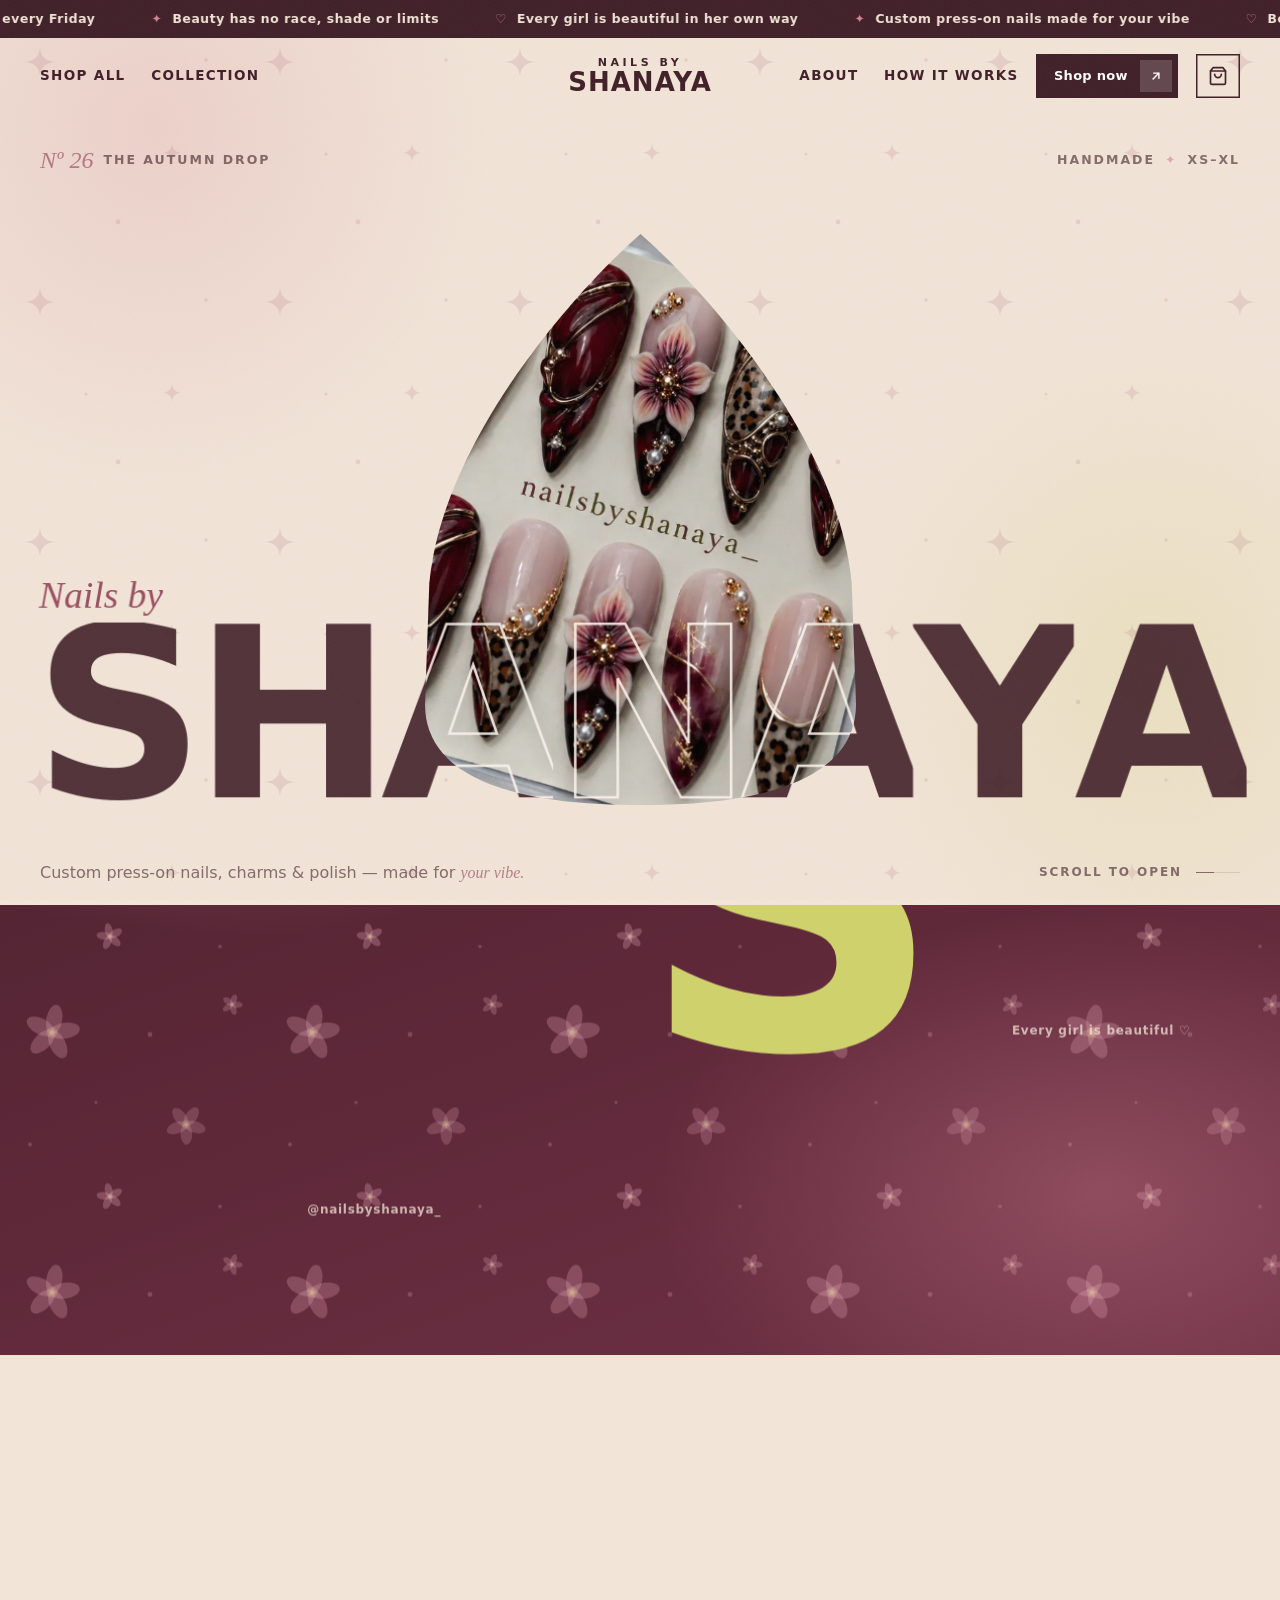
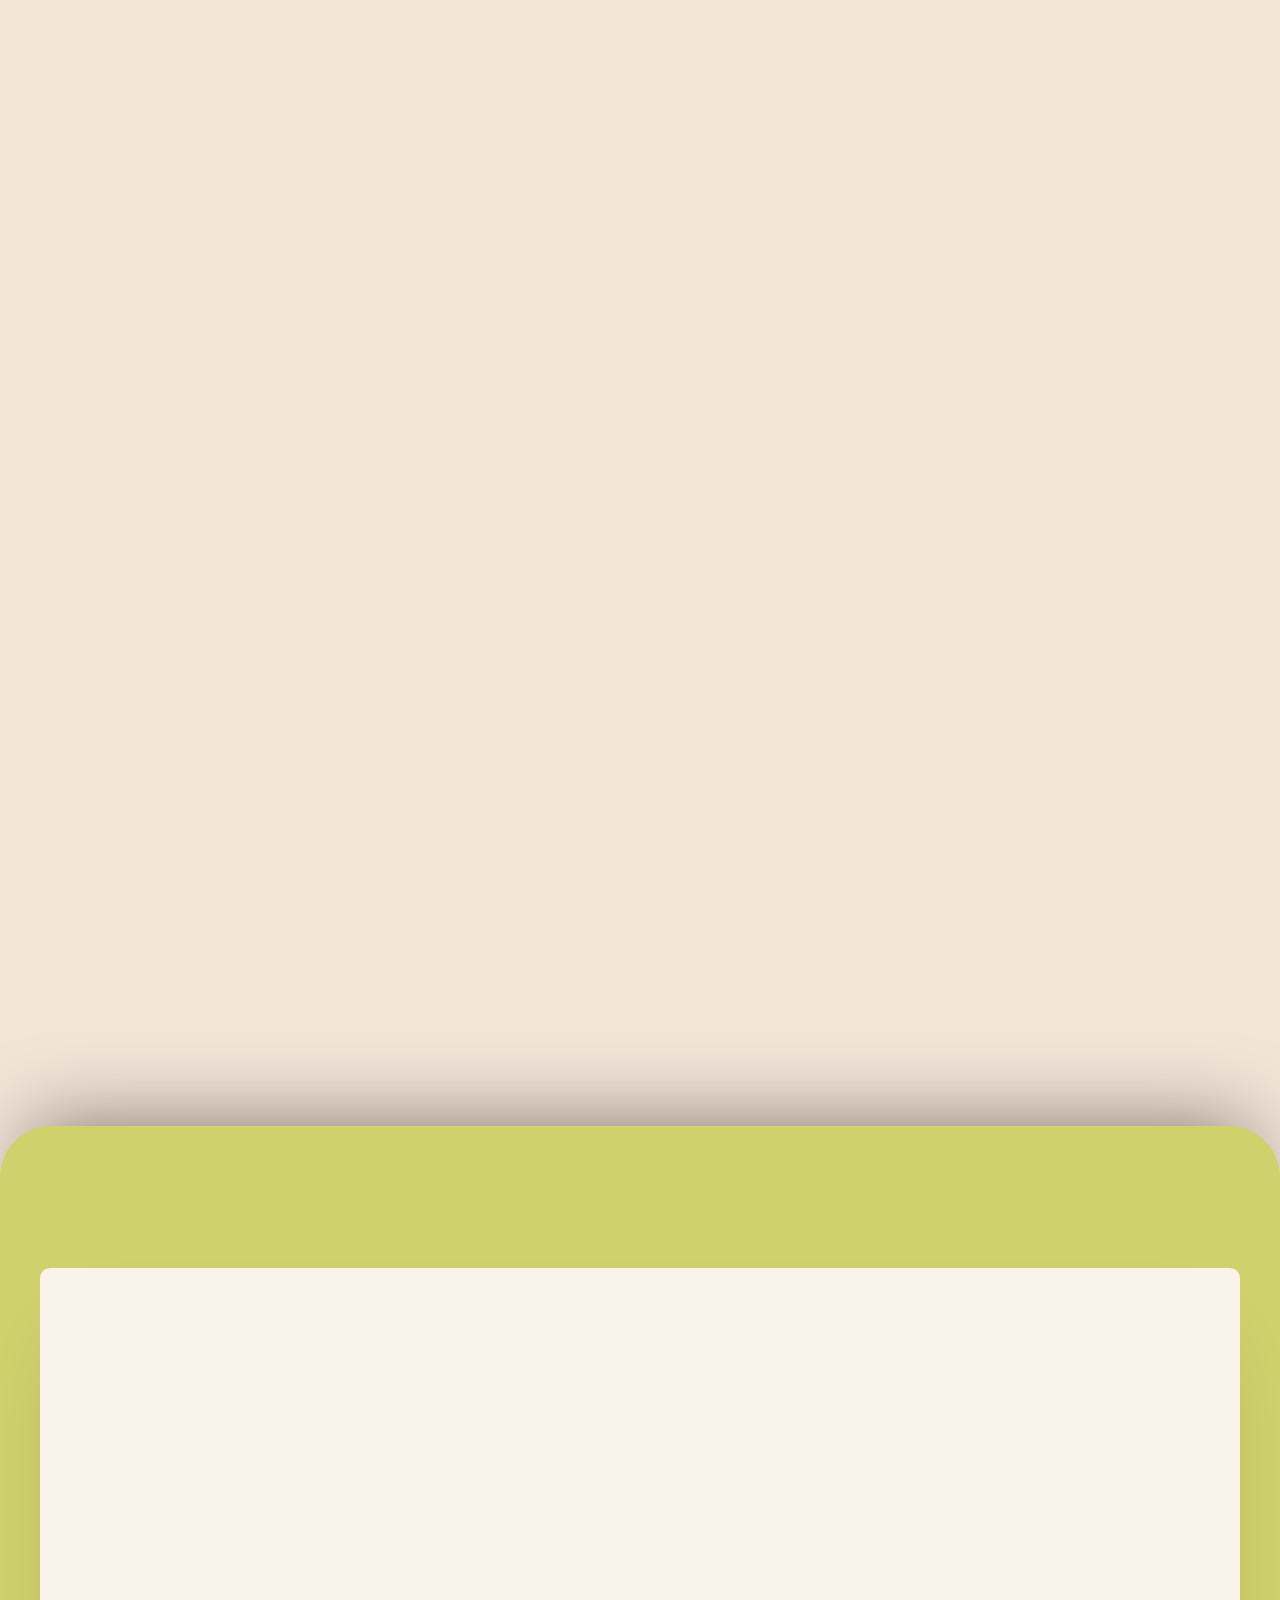
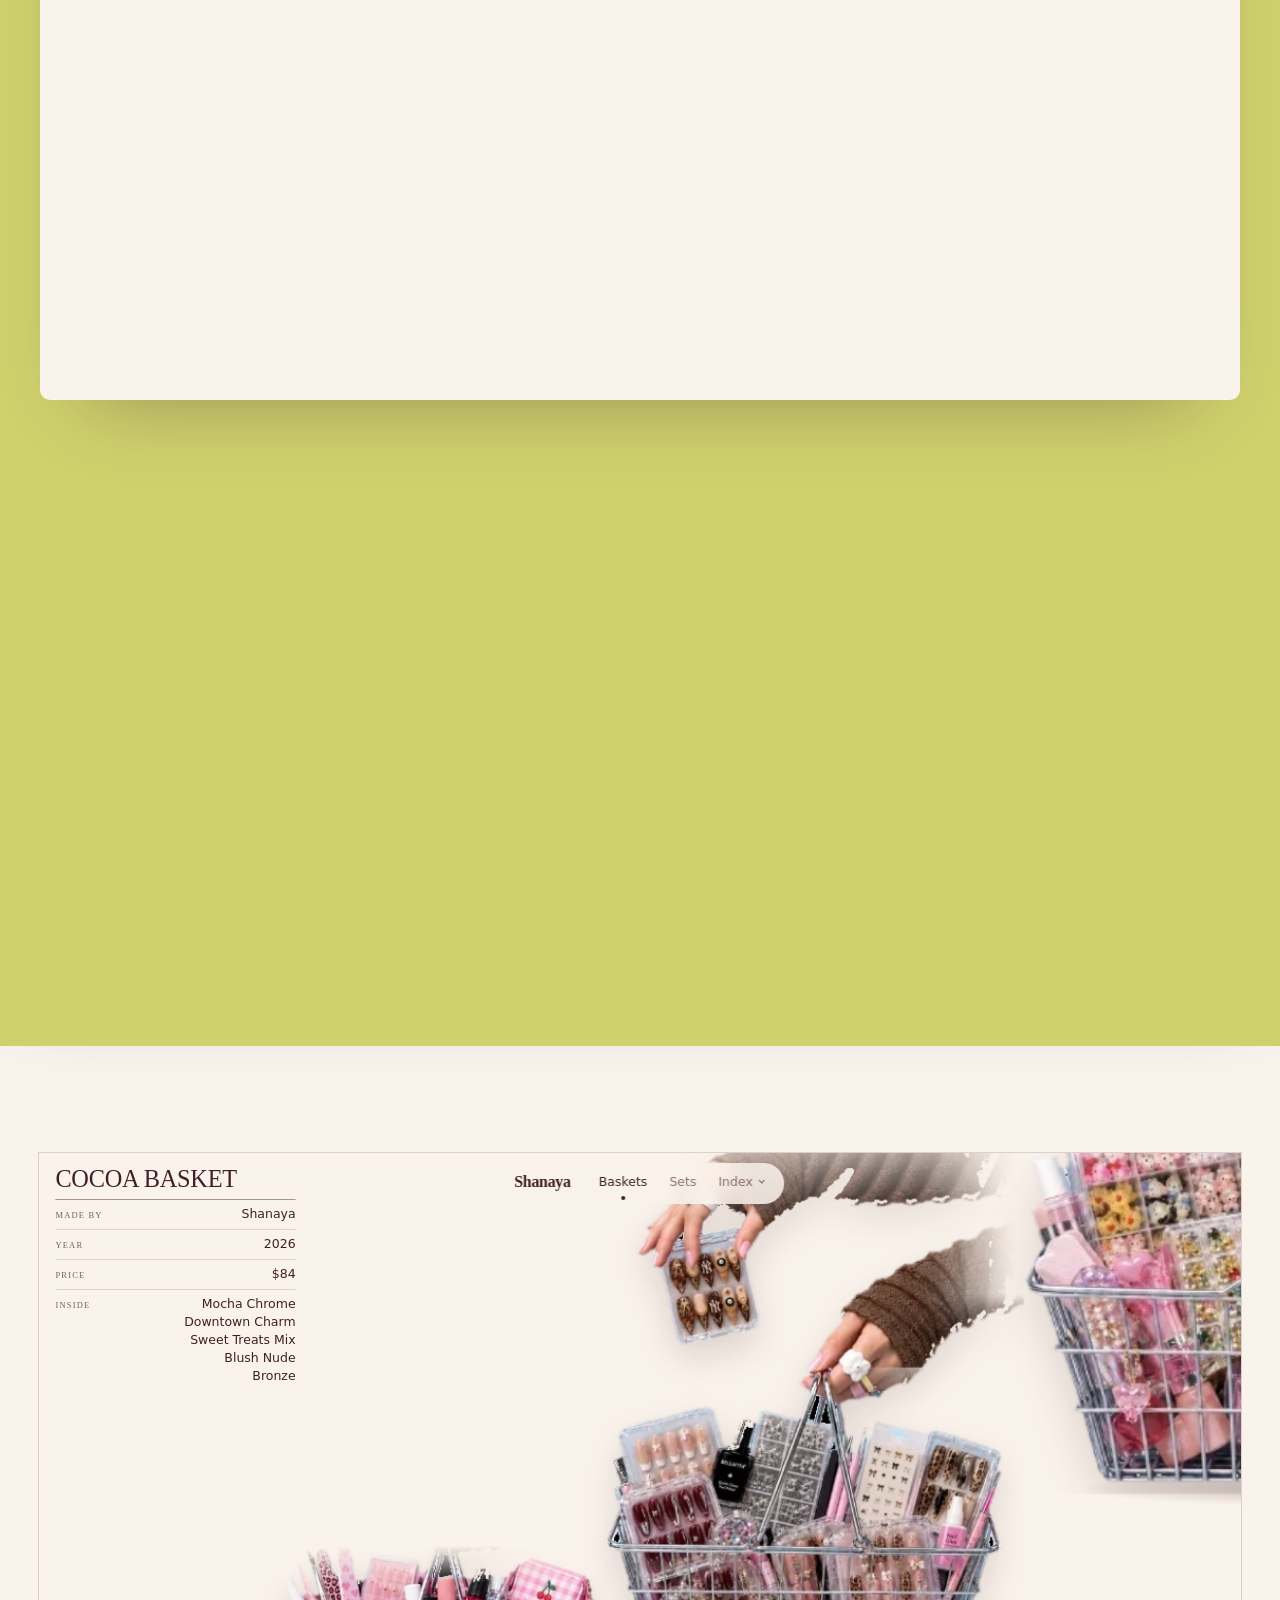
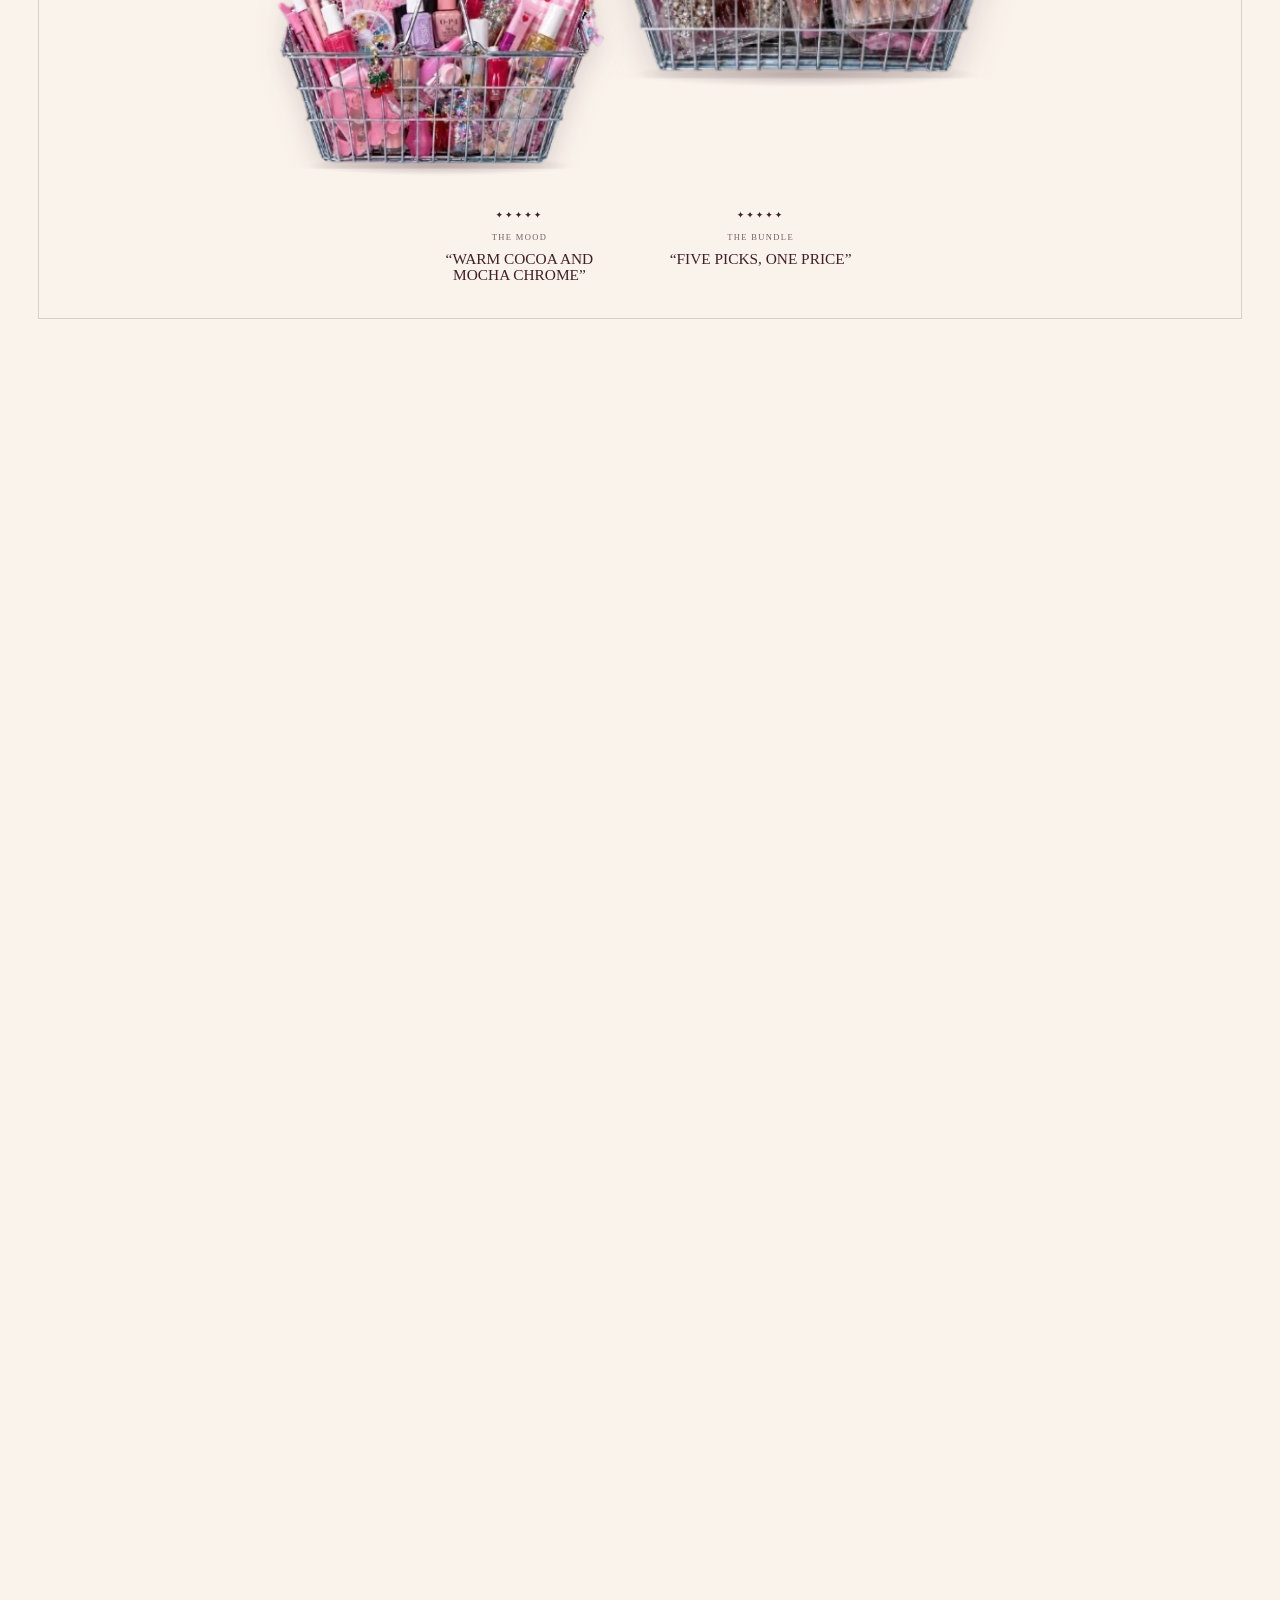
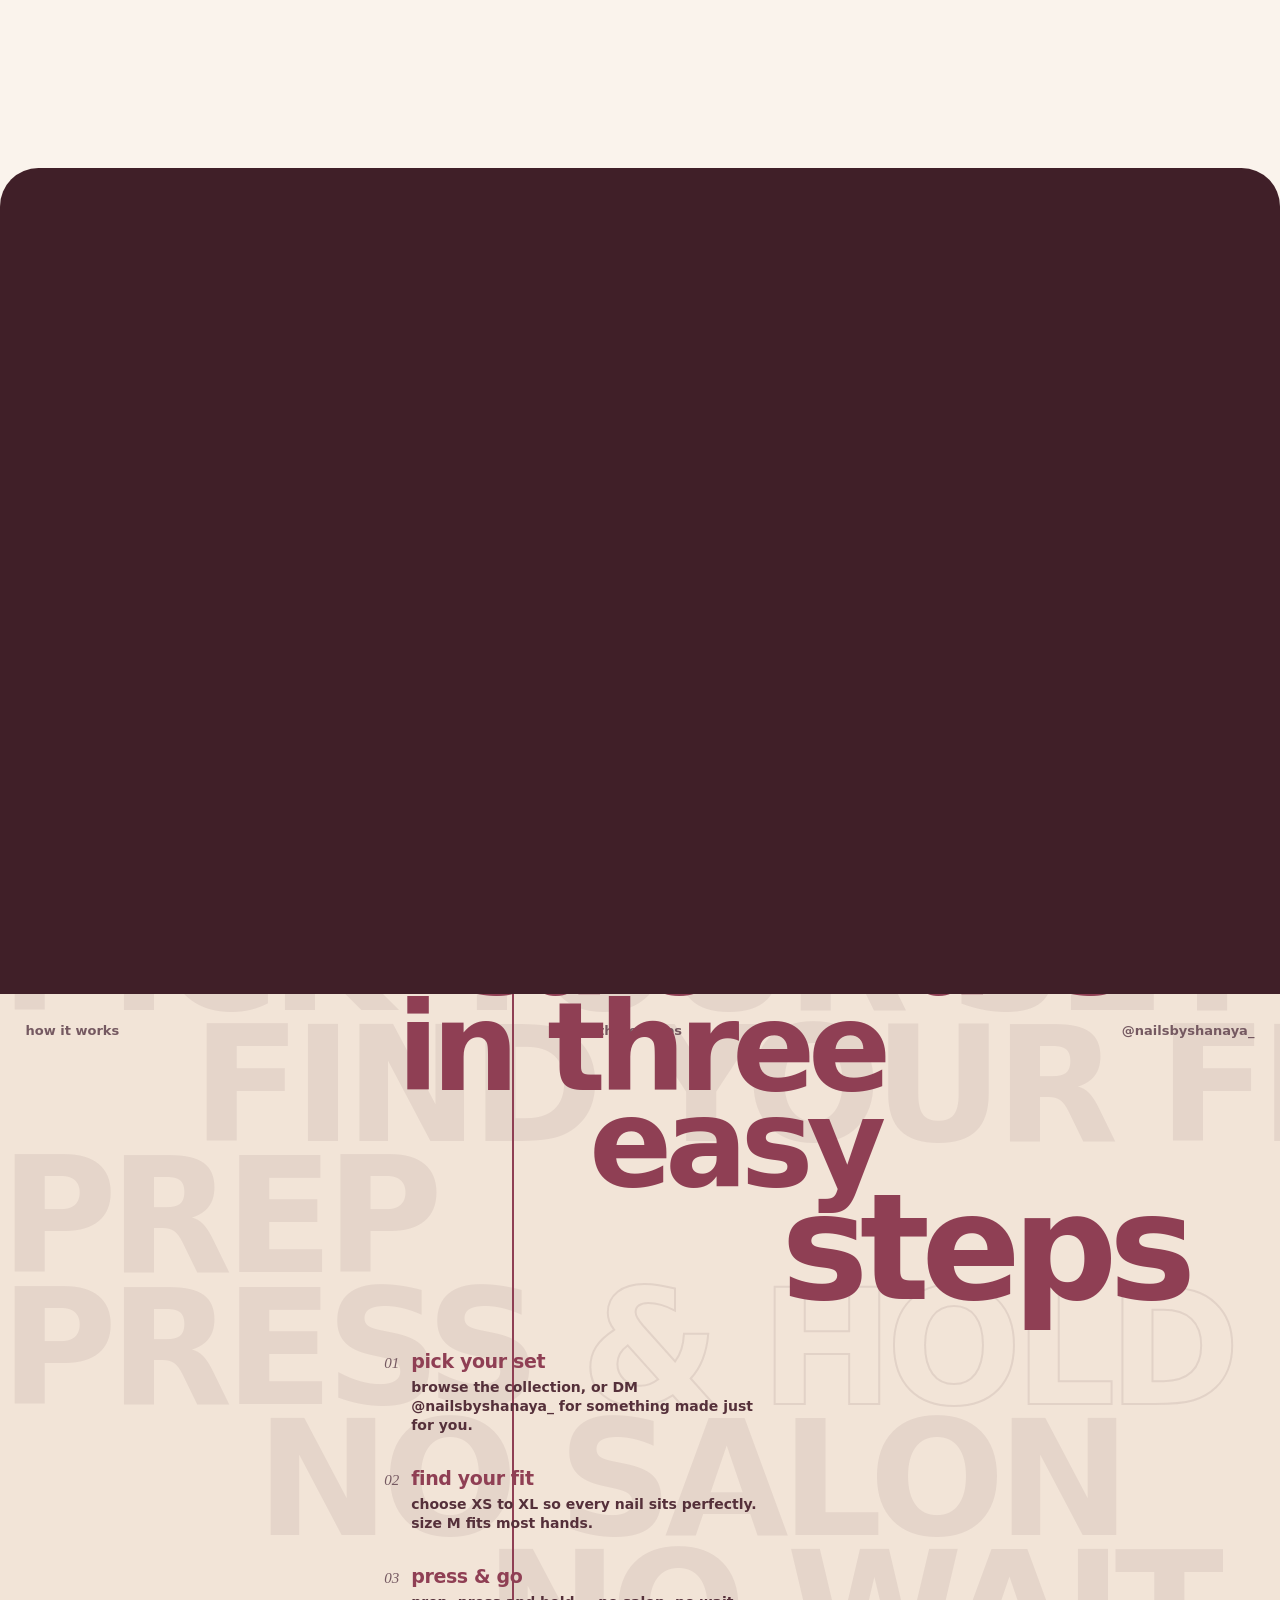
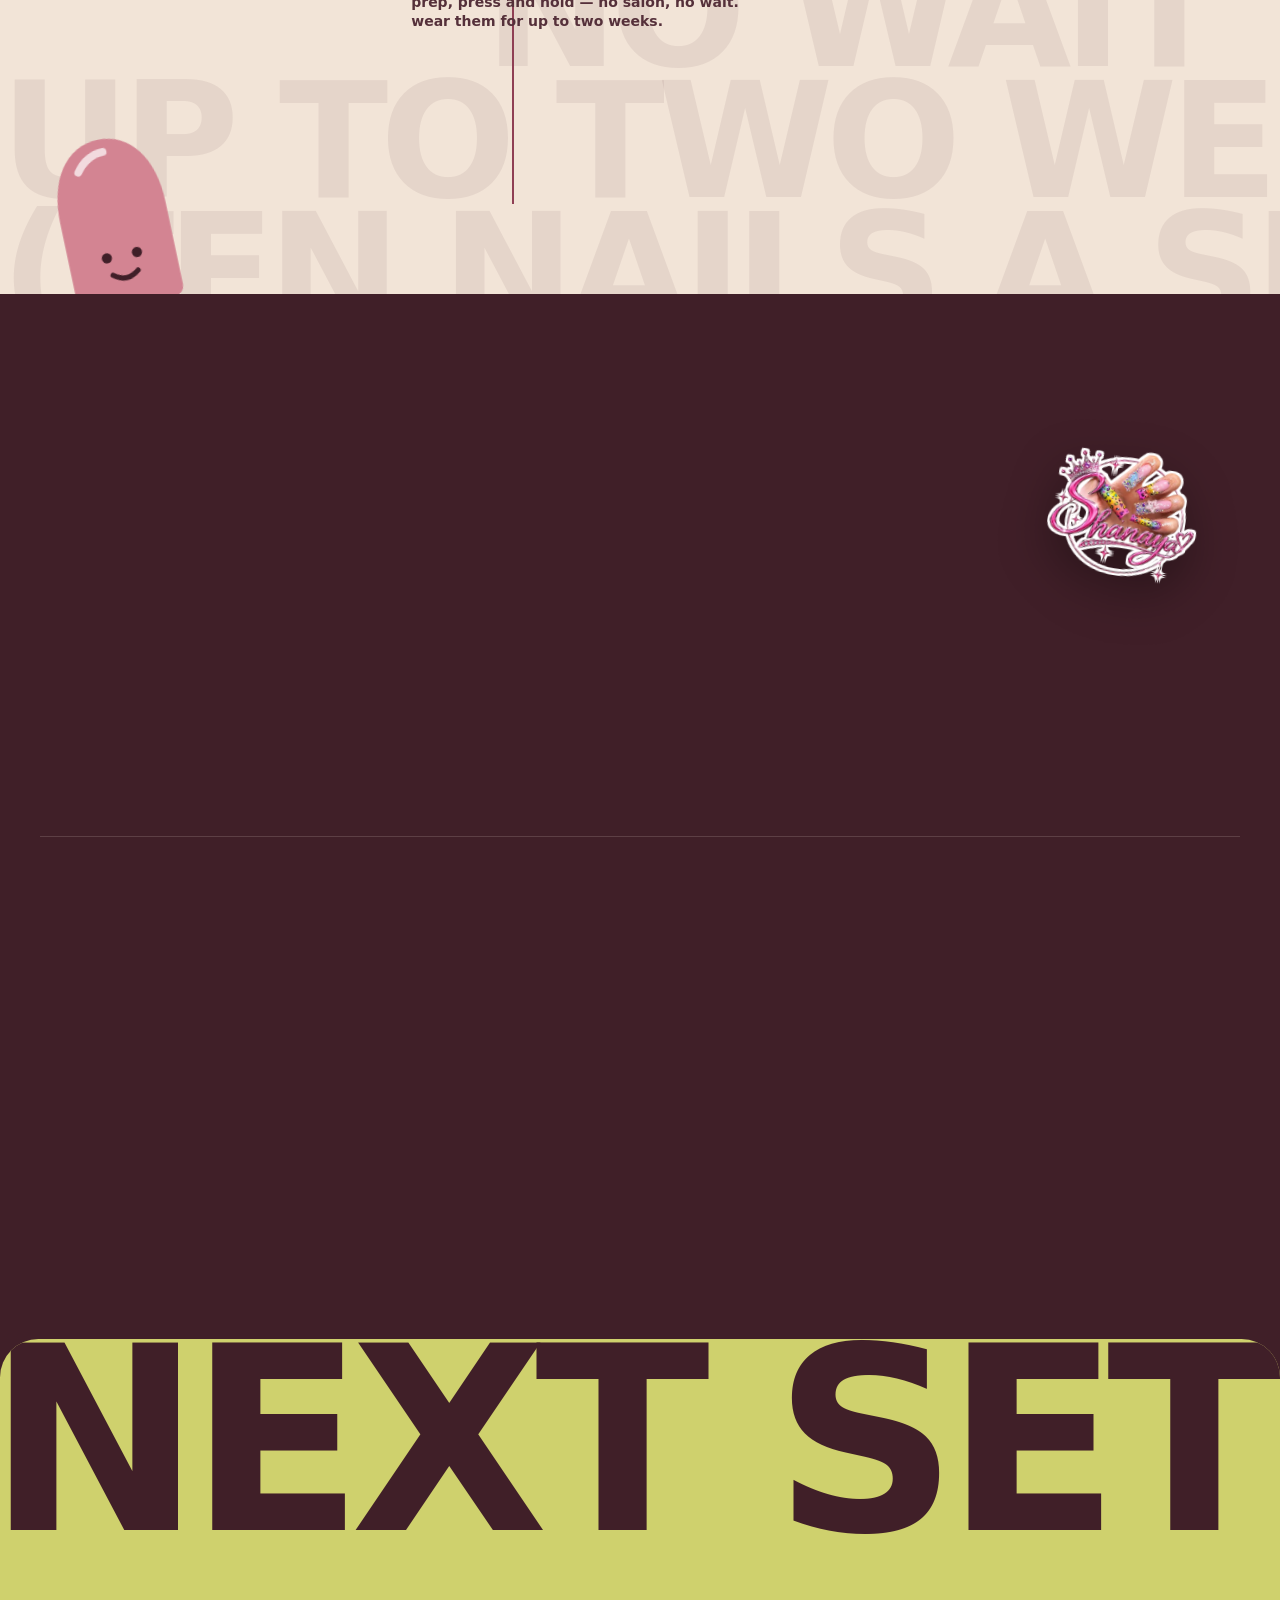
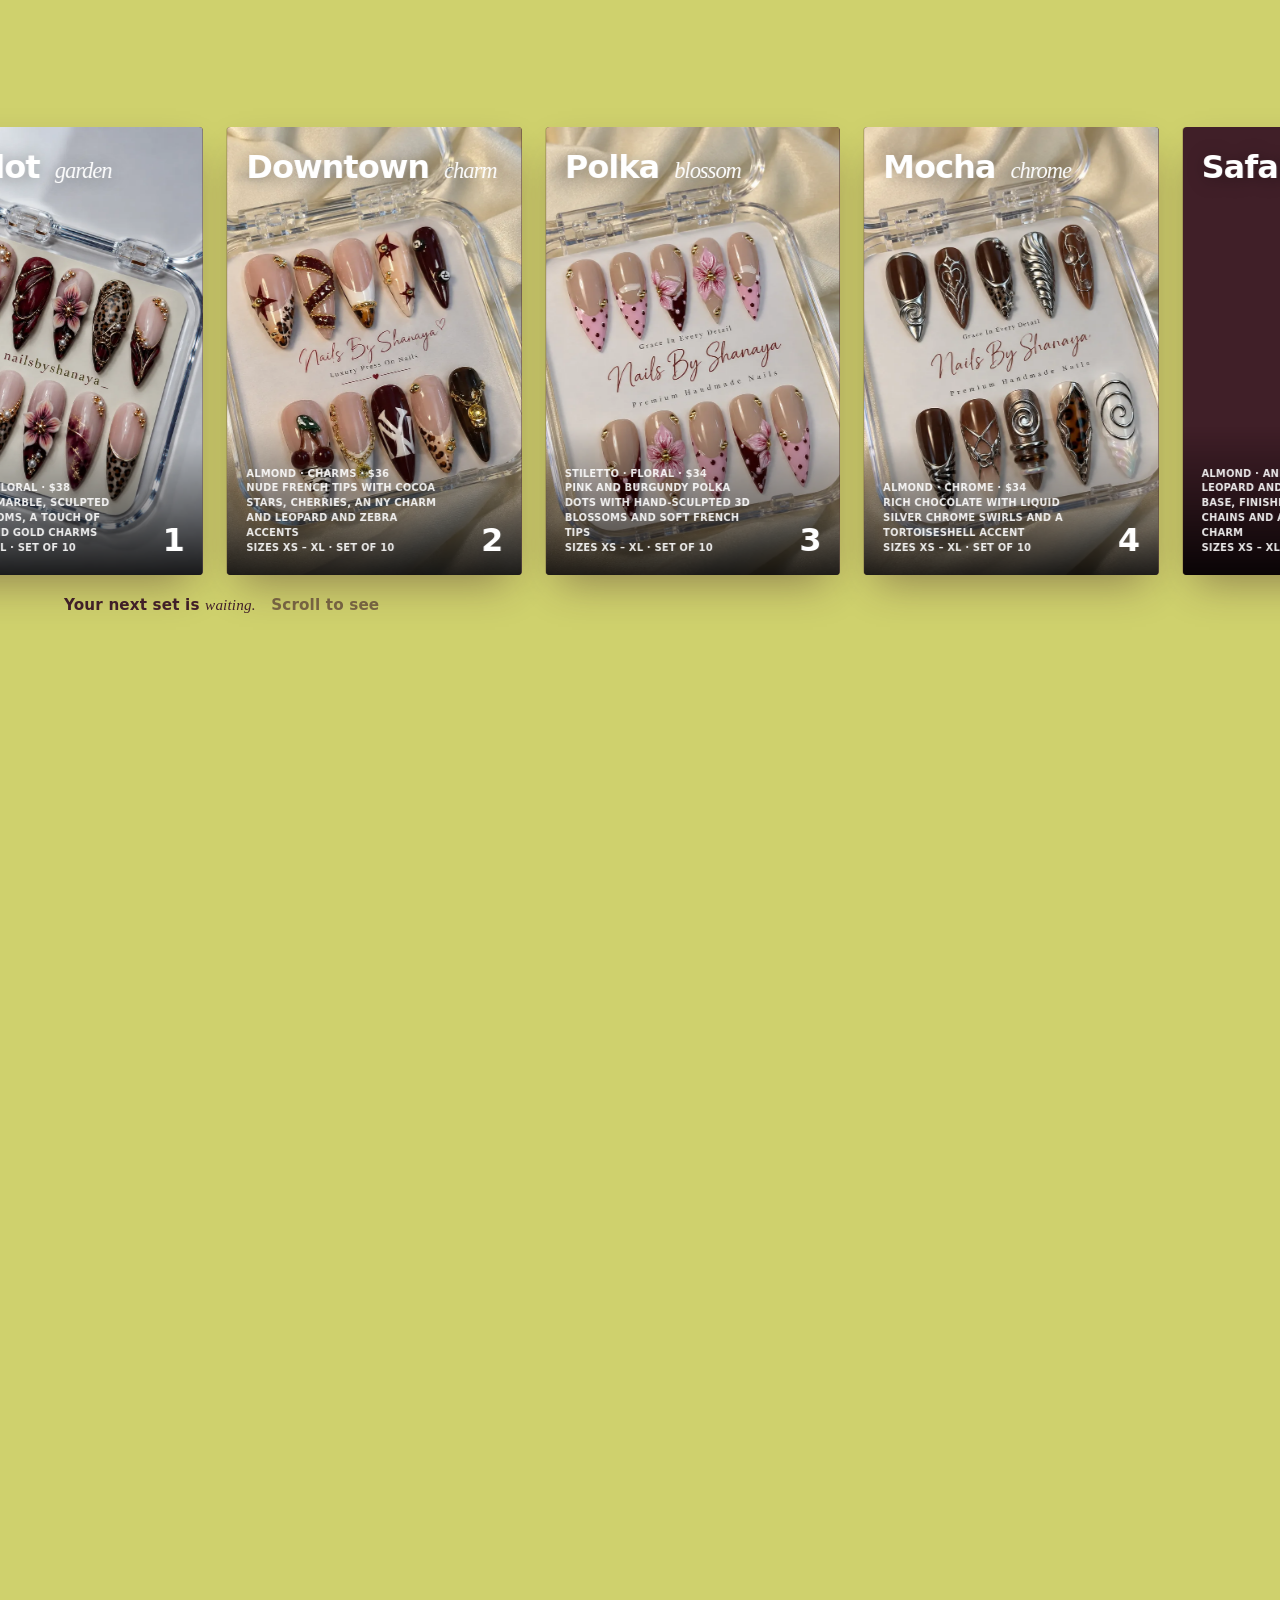
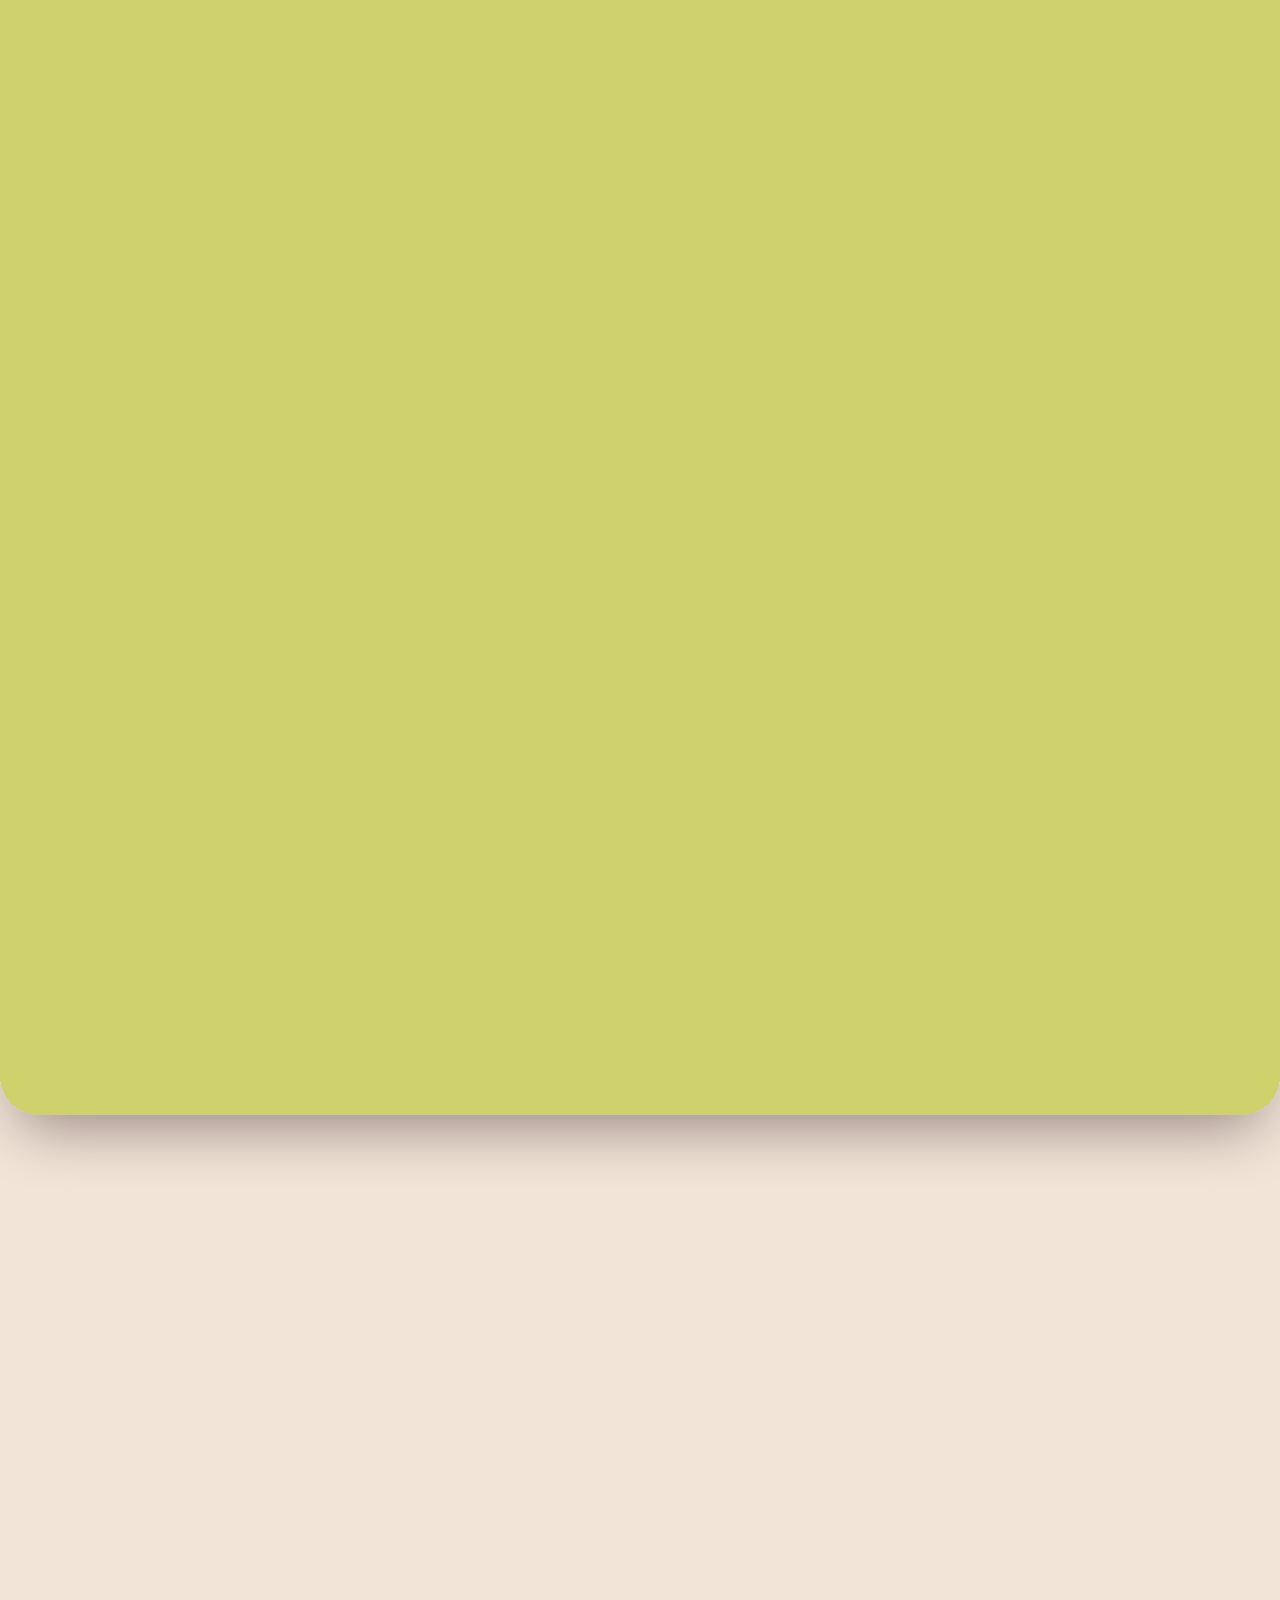
==== commit 94d865ec: "Hands on the featured basket, app-style custom page on phones, pink flowered loader - Baskets: each " ====
--- a/index.html
+++ b/index.html
@@ -26,8 +26,8 @@
 
   <!-- Preloader / page transition -->
   <div class="loader" id="loader" aria-hidden="true">
-    <div class="loader__half loader__half--top"><div class="loader__stage"></div></div>
-    <div class="loader__half loader__half--bottom"><div class="loader__stage"></div></div>
+    <div class="loader__half loader__half--top"><div class="loader__stage"><div class="loader__mono"><small>Nails by</small><b>S</b></div></div></div>
+    <div class="loader__half loader__half--bottom"><div class="loader__stage"><div class="loader__mono"><small>Nails by</small><b>S</b></div></div></div>
     <span class="loader__line"></span>
   </div>
   <div class="cursor" aria-hidden="true"><span class="cursor__label">View</span></div>
--- a/style.css
+++ b/style.css
@@ -59,7 +59,7 @@
 
 /* ─── Reset ─── */
 *, *::before, *::after { box-sizing: border-box; margin: 0; padding: 0; }
-html { -webkit-text-size-adjust: 100%; text-size-adjust: 100%; }
+html { -webkit-text-size-adjust: 100%; text-size-adjust: 100%; overflow-x: clip; }
 body {
   font-family: var(--f-body);
   font-size: 16px;
@@ -207,12 +207,26 @@
 }
 .loader__half--top { top: 0; height: calc(50% + 1px); }   /* overlaps by 1px so no hairline of the page shows at the seam */
 /* a solid backdrop behind the halves until they split, for the same reason */
-.loader::before { content: ''; position: absolute; inset: 0; background: var(--wine); }
+.loader::before { content: ''; position: absolute; inset: 0; background: #5A2636; }
 .loader.is-open::before { display: none; }
 .loader__half--bottom { bottom: 0; }
 .loader.is-open .loader__half--top { transform: translateY(-101%); }
 .loader.is-open .loader__half--bottom { transform: translateY(101%); }
 .loader__stage { position: absolute; left: 0; right: 0; top: 0; height: 200%; color: var(--beige); }
+/* the backdrop: wine warmed with pink, scattered with little flowers. It lives
+   on the full-screen stage both halves share, so it lines up across the split. */
+.loader__stage::before {
+  content: ''; position: absolute; inset: 0; pointer-events: none;
+  background:
+    url("data:image/svg+xml,%3Csvg xmlns='http://www.w3.org/2000/svg' width='260' height='260'%3E%3Cg transform='translate(52 58) rotate(10) scale(1.0)'%3E%3Cg fill='%23F6B9C8' fill-opacity='0.24'%3E%3Cellipse rx='8' ry='15' cy='-13' transform='rotate(0)'/%3E%3Cellipse rx='8' ry='15' cy='-13' transform='rotate(72)'/%3E%3Cellipse rx='8' ry='15' cy='-13' transform='rotate(144)'/%3E%3Cellipse rx='8' ry='15' cy='-13' transform='rotate(216)'/%3E%3Cellipse rx='8' ry='15' cy='-13' transform='rotate(288)'/%3E%3C/g%3E%3Ccircle r='5.5' fill='%23CFD16D' fill-opacity='0.22'/%3E%3C/g%3E%3Cg transform='translate(186 150) rotate(34) scale(0.72)'%3E%3Cg fill='%23F6B9C8' fill-opacity='0.2'%3E%3Cellipse rx='8' ry='15' cy='-13' transform='rotate(0)'/%3E%3Cellipse rx='8' ry='15' cy='-13' transform='rotate(72)'/%3E%3Cellipse rx='8' ry='15' cy='-13' transform='rotate(144)'/%3E%3Cellipse rx='8' ry='15' cy='-13' transform='rotate(216)'/%3E%3Cellipse rx='8' ry='15' cy='-13' transform='rotate(288)'/%3E%3C/g%3E%3Ccircle r='5.5' fill='%23CFD16D' fill-opacity='0.19'/%3E%3C/g%3E%3Cg transform='translate(110 222) rotate(60) scale(0.48)'%3E%3Cg fill='%23F6B9C8' fill-opacity='0.26'%3E%3Cellipse rx='8' ry='15' cy='-13' transform='rotate(0)'/%3E%3Cellipse rx='8' ry='15' cy='-13' transform='rotate(72)'/%3E%3Cellipse rx='8' ry='15' cy='-13' transform='rotate(144)'/%3E%3Cellipse rx='8' ry='15' cy='-13' transform='rotate(216)'/%3E%3Cellipse rx='8' ry='15' cy='-13' transform='rotate(288)'/%3E%3C/g%3E%3Ccircle r='5.5' fill='%23CFD16D' fill-opacity='0.24'/%3E%3C/g%3E%3Cg transform='translate(232 30) rotate(20) scale(0.38)'%3E%3Cg fill='%23F6B9C8' fill-opacity='0.22'%3E%3Cellipse rx='8' ry='15' cy='-13' transform='rotate(0)'/%3E%3Cellipse rx='8' ry='15' cy='-13' transform='rotate(72)'/%3E%3Cellipse rx='8' ry='15' cy='-13' transform='rotate(144)'/%3E%3Cellipse rx='8' ry='15' cy='-13' transform='rotate(216)'/%3E%3Cellipse rx='8' ry='15' cy='-13' transform='rotate(288)'/%3E%3C/g%3E%3Ccircle r='5.5' fill='%23CFD16D' fill-opacity='0.21'/%3E%3C/g%3E%3Cg fill='%23F6B9C8' fill-opacity='.22'%3E%3Ccircle cx='150' cy='60' r='2.4'/%3E%3Ccircle cx='30' cy='170' r='2'/%3E%3Ccircle cx='220' cy='232' r='1.8'/%3E%3Ccircle cx='96' cy='128' r='1.6'/%3E%3C/g%3E%3C/svg%3E") 0 0 / 260px 260px,
+    radial-gradient(55% 45% at 18% 22%, rgba(211, 132, 146, 0.42), transparent 70%),
+    radial-gradient(50% 45% at 86% 82%, rgba(211, 132, 146, 0.36), transparent 70%),
+    radial-gradient(40% 35% at 70% 18%, rgba(243, 217, 218, 0.14), transparent 70%),
+    linear-gradient(160deg, #46202D 0%, #5E2839 55%, #6E3045 100%);
+  animation: loader-drift 30s linear infinite;
+}
+@keyframes loader-drift { to { background-position: 260px 260px, 0 0, 0 0, 0 0, 0 0; } }
+.loader__stage > * { z-index: 1; }
 .loader__grp--s, .loader__mono b, .loader__count { color: var(--lime); }
 .loader__half--bottom .loader__stage { top: -100%; }
 .loader__half--top .loader__stage { height: calc(200% - 2px); }   /* the full screen height, so both halves' copies line up */
@@ -268,9 +282,9 @@
   font-family: var(--f-heavy); font-weight: 900; font-stretch: 80%; font-variation-settings: 'wdth' 80;
   font-size: clamp(120px, 30vh, 260px); line-height: 0.8; letter-spacing: -0.02em; text-transform: uppercase;
 }
-.loader__mono small { font-size: 0.13em; line-height: 1; margin-top: 0.02em; letter-spacing: 0.02em; }
+.loader__mono small { font-size: 0.13em; line-height: 1; margin-top: 0.02em; letter-spacing: 0.02em; white-space: nowrap; }
 .loader__mono b { font-weight: 900; }
-.loader.is-quick .loader__mono { display: flex; }
+.loader.is-quick .loader__mono, .ld-quick .loader:not(.is-in) .loader__mono { display: flex; }
 .loader.is-quick .loader__word, .loader.is-quick .loader__tag, .loader.is-quick .loader__count { display: none; }
 
 @media (max-width: 640px) {
@@ -1106,6 +1120,9 @@
 
 .filters { position: sticky; top: var(--hdr-h); z-index: 600; padding: 10px 0; transition: top 0.6s var(--ease); }
 body.hdr-hidden .filters { top: 0; }
+@media (max-width: 900px) {
+  .filters::before { content: ''; position: absolute; z-index: -1; inset: 0; background: var(--petal); }
+}
 .filters__bar {
   display: flex; align-items: center; gap: 16px;
   padding: 6px; border-radius: 999px;
@@ -1215,7 +1232,7 @@
   .drawer::before { content: ''; position: absolute; top: 8px; left: 50%; translate: -50% 0; width: 44px; height: 5px; border-radius: 5px; background: var(--line); }
   .qv {
     left: 0; right: 0; top: auto; bottom: 0; width: 100%; max-height: 92svh;
-    grid-template-columns: 1fr; border-radius: 28px 28px 0 0;
+    display: block; border-radius: 28px 28px 0 0;
     transform: translateY(105%); opacity: 1; overflow-y: auto; overscroll-behavior: contain;
   }
   .qv.is-open { transform: none; }
@@ -1393,8 +1410,12 @@
     font-size: clamp(16px, 4.6vw, 21px); line-height: 0.95;
     min-height: 1.9em; display: -webkit-box; -webkit-line-clamp: 2; -webkit-box-orient: vertical; overflow: hidden;
   }
-  .pcard .pcard__row { margin-top: 6px; }
-  .pcard .pcard__price { font-size: 17px; }
+  /* the price may be long in some currencies (KES 11,555 KES 13,762): it shrinks
+     and the old price drops under it, so the + always stays inside the card */
+  .pcard .pcard__body { min-width: 0; }
+  .pcard .pcard__row { margin-top: 6px; align-items: flex-end; min-width: 0; }
+  .pcard .pcard__price { min-width: 0; display: flex; flex-wrap: wrap; align-items: baseline; column-gap: 6px; font-size: clamp(14px, 4.3vw, 17px); line-height: 1.15; }
+  .pcard .pcard__price s { margin-left: 0; font-size: 12px; }
   .pcard .pcard__stars, .pcard .pcard__desc, .pcard .pcard__foot { display: none; }
   .pcard .pcard__plus {
     display: grid; place-items: center; flex-shrink: 0;
@@ -1424,19 +1445,23 @@
   .hero__stats.shero__stats { display: flex; }
 
   .trust { padding-top: 22px; padding-bottom: 18px; }
+  /* the four info pills sit still in a 2 x 2 grid: nothing to swipe or drag */
   .trust__grid {
-    display: flex; gap: 8px; overflow-x: auto; scrollbar-width: none; scroll-snap-type: x proximity;
-    width: 100%; margin-inline: 0; padding-inline: var(--gutter); scroll-padding-inline: var(--gutter);
-  }
-  .trust__grid::-webkit-scrollbar { display: none; }
+    display: grid; grid-template-columns: repeat(2, minmax(0, 1fr)); gap: 8px; overflow: visible;
+    width: 100%; margin-inline: 0; padding-inline: var(--gutter); touch-action: pan-y;
+  }
   .trust .trust__item {
-    flex: 0 0 auto; flex-direction: row; align-items: center; gap: 10px;
-    padding: 8px 18px 8px 8px; border-radius: 999px; scroll-snap-align: start;
-  }
+    min-width: 0; flex-direction: row; align-items: center; gap: 9px;
+    padding: 8px 10px 8px 8px; border-radius: 20px;
+  }
+  .trust .trust__item > div { min-width: 0; }
   .trust .trust__icon { width: 34px; height: 34px; }
   .trust .trust__icon svg { width: 16px; height: 16px; }
   .trust__item b { font-size: 13px; line-height: 1.2; }
-  .trust__item span { font-size: 11.5px; line-height: 1.2; white-space: nowrap; }
+  .trust__item span { display: block; font-size: 11px; line-height: 1.25; overflow-wrap: break-word; }
+  .trust__item span span { display: inline; }
+  /* the narrowest phones: the words get the room the icons took */
+  @media (max-width: 359px) { .trust .trust__icon { display: none; } .trust .trust__item { padding: 10px 12px; } }
 
   /* other cards */
   .look__frame, .hs__card { border-radius: 26px; }
@@ -1589,7 +1614,8 @@
 }
 /* the short centred nav, as in the reference */
 .cd__top {
-  position: absolute; z-index: 60; top: 14px; left: 50%; translate: -50% 0; display: flex; align-items: center; gap: 22px;
+  position: absolute; z-index: 60; top: 10px; left: 50%; translate: -50% 0; display: flex; align-items: center; gap: 22px;
+  padding: 6px 18px 9px; border-radius: 999px; background: rgba(250, 243, 236, 0.86); -webkit-backdrop-filter: blur(8px); backdrop-filter: blur(8px);
   font-size: 12.5px; font-weight: 500; color: rgba(64, 31, 40, 0.6); white-space: nowrap;
 }
 .cd__top b { margin-right: 6px; font-family: var(--f-display); font-size: 16px; font-weight: 600; letter-spacing: -0.02em; color: var(--wine); }
@@ -1600,16 +1626,26 @@
 /* a basket where a disc would be: the cut-out, sat on a soft floor shadow */
 .bk {
   position: absolute; left: 0; top: 0; display: block; padding: 0; border: 0; background: none; cursor: pointer;
-  transform-origin: 50% 50%; will-change: transform;
+  transform-origin: 50% 100%; will-change: transform;
 }
 .bk::after {
   content: ''; position: absolute; left: 10%; right: 10%; bottom: -3%; height: 9%; border-radius: 50%; z-index: -1;
   background: radial-gradient(closest-side, rgba(64, 31, 40, 0.26), transparent);
 }
+/* the photo is as wide as the basket fits in the box, standing on its bottom;
+   above the handle it fades out, and the featured basket's hands rise into view */
+.bk { container-type: size; }
+@property --arm { syntax: '<percentage>'; inherits: false; initial-value: 0%; }
 .bk__img {
-  display: block; width: 100%; height: 100%; object-fit: contain; object-position: 50% 100%;
-  filter: drop-shadow(0 14px 16px rgba(64, 31, 40, 0.16)); transition: translate 0.6s var(--ease);
-}
+  --bw: min(100cqw, 100cqh * var(--ta));   /* the basket's width in the box */
+  position: absolute; bottom: 0; left: calc(50% - var(--bw) * var(--fx)); display: block; max-width: none;
+  width: calc(var(--bw) * var(--fw)); height: auto;
+  --edge: calc(var(--tr) * 100% + var(--arm));
+  -webkit-mask-image: linear-gradient(to top, #000 calc(var(--edge) - 7%), transparent calc(var(--edge) + 1%));
+  mask-image: linear-gradient(to top, #000 calc(var(--edge) - 7%), transparent calc(var(--edge) + 1%));
+  filter: drop-shadow(0 14px 16px rgba(64, 31, 40, 0.16)); transition: --arm 1.1s var(--ease), translate 0.6s var(--ease);
+}
+.bk.is-active .bk__img { --arm: 60%; }
 .bk:hover .bk__img { translate: 0 -8px; }
 
 /* the panel: a serif title over a rule, then small label / value rows */
@@ -2284,6 +2320,12 @@
   }
   .mh__feature img { position: absolute; inset: 0; width: 100%; height: 100%; object-fit: cover; animation: mh-zoom 14s ease-in-out infinite alternate; }
   @keyframes mh-zoom { to { transform: scale(1.08); } }
+  .mh__feature img { transition: opacity 0.8s var(--ease); }
+  .mh__feature img.is-new { opacity: 0; }
+  .mh__card.is-swap > * { animation: mh-swap 0.6s var(--ease) both; }
+  .mh__card.is-swap > :nth-child(2) { animation-delay: 0.05s; }
+  .mh__card.is-swap > :nth-child(3) { animation-delay: 0.1s; }
+  @keyframes mh-swap { from { opacity: 0; transform: translateY(10px); } }
   .mh__pill {
     position: absolute; z-index: 2; padding: 9px 14px; border-radius: 999px; font-size: 12.5px; font-weight: 800;
     box-shadow: 0 12px 24px -12px rgba(36, 16, 22, 0.55); animation: mh-float 4s ease-in-out infinite;
@@ -2455,34 +2497,40 @@
   grid-column: 2; grid-row: 2 / 4; position: relative; z-index: 1; margin: 0; overflow: hidden;
   height: clamp(360px, calc(100svh - 350px), 640px); border-radius: 26px 26px 0 0; background: var(--blush);
 }
-.cz-hero__pic img { position: absolute; inset: 0; width: 100%; height: 100%; object-fit: cover; object-position: 50% 42%; opacity: 0; transition: opacity 1.2s var(--ease), transform 2s var(--ease) var(--d, 0s); }
+.cz-hero__pic img { position: absolute; inset: 0; width: 100%; height: 100%; object-fit: cover; object-position: 50% 30%; opacity: 0; transition: opacity 1.2s var(--ease), transform 2s var(--ease) var(--d, 0s); }
 .cz-hero__pic img.is-on { opacity: 1; }
 .cz-hero__pic .cz-pill { position: absolute; z-index: 3; top: 18px; right: 18px; }
 .cz-dots { position: absolute; z-index: 3; top: 30px; left: 22px; display: flex; gap: 7px; }
 .cz-dots i { width: 7px; height: 7px; border-radius: 99px; background: rgba(250, 243, 236, 0.55); transition: width 0.5s var(--ease), background-color 0.5s; }
 .cz-dots i.is-on { width: 24px; background: var(--lime); }
-.cz-blob, .cz-hero__tag { display: none; }
 
 /* the giant word, run edge to edge and laid over the bottom of the photo */
 .cz-word {
-  grid-column: 1 / -1; grid-row: 3; justify-self: start; width: max-content; position: relative; z-index: 3; margin: -0.36em 0 0 -0.04em; padding: 0; white-space: nowrap;
+  grid-column: 1 / -1; grid-row: 3; justify-self: start; width: max-content; position: relative; z-index: 3; margin: -0.2em 0 0 -0.04em; padding: 0; white-space: nowrap;
   font-family: var(--f-heavy); font-weight: 900; line-height: 0.74; letter-spacing: -0.045em; color: var(--wine);
   will-change: transform; pointer-events: none;
 }
 .cz-word .lt { padding: 0 0 0.06em; margin-bottom: -0.06em; }
 
-/* ── three photos edge to edge ── */
-.cz-trio { position: relative; z-index: 1; display: grid; grid-template-columns: repeat(3, minmax(0, 1fr)); gap: 4px; padding: 4px 0 0; background: var(--cream); }
-.cz-trio__item { position: relative; display: block; height: clamp(340px, 34vw, 640px); padding: 0; border: 0; overflow: hidden; cursor: pointer; background: var(--blush); }
+/* ── three photos: framed cards inside the page margins, each the shape of
+      its photo so nothing is cut off; the caption sits on each one ── */
+.cz-trio {
+  position: relative; z-index: 1; display: grid; grid-template-columns: repeat(3, minmax(0, 1fr)); gap: clamp(12px, 1.4vw, 24px);
+  padding: clamp(30px, 3vw, 56px) max(var(--gutter), (100% - 1560px) / 2) 0; background: var(--cream);
+}
+.cz-trio__item {
+  position: relative; display: block; aspect-ratio: 900 / 1109; padding: 0; border: 0; overflow: hidden; cursor: pointer;
+  border-radius: 18px; background: var(--blush); box-shadow: 0 30px 60px -40px rgba(64, 31, 40, 0.55);
+}
 .cz-trio__item img { width: 100%; height: 100%; object-fit: cover; transition: transform 1.4s var(--ease) var(--d, 0s), scale 1s var(--ease); }
-.cz-trio__item:hover img { scale: 1.06; }
+.cz-trio__item:hover img { scale: 1.05; }
 .cz-trio__cap {
-  position: absolute; left: 18px; bottom: 18px; display: grid; gap: 2px; padding: 12px 16px 13px; border-radius: 16px;
-  background: rgba(250, 243, 236, 0.9); backdrop-filter: blur(6px); color: var(--wine); text-align: left; font-size: 15px; font-weight: 700;
-  translate: 0 12px; opacity: 0; transition: translate 0.5s var(--ease), opacity 0.5s;
+  position: absolute; left: 14px; bottom: 14px; display: grid; gap: 2px; padding: 11px 16px 12px; border-radius: 14px;
+  background: rgba(250, 243, 236, 0.92); -webkit-backdrop-filter: blur(6px); backdrop-filter: blur(6px); color: var(--wine);
+  text-align: left; font-size: 15px; font-weight: 700; transition: transform 0.5s var(--ease);
 }
 .cz-trio__cap small { font-size: 10px; font-weight: 800; letter-spacing: 0.16em; text-transform: uppercase; color: var(--pink-deep); }
-.cz-trio__item:hover .cz-trio__cap, .cz-trio__item:focus-visible .cz-trio__cap { translate: 0 0; opacity: 1; }
+.cz-trio__item:hover .cz-trio__cap { transform: translateY(-4px); }
 
 /* ── starting points ── */
 .cz-ideas { position: relative; z-index: 1; padding: clamp(60px, 6vw, 110px) 0 clamp(40px, 4vw, 70px); background: var(--cream); }
@@ -2553,107 +2601,9 @@
 .cz-cta__big { margin: 10px 0 clamp(24px, 2.4vw, 36px); font-family: var(--f-heavy); font-weight: 900; text-transform: uppercase; font-size: clamp(44px, 6vw, 112px); line-height: 0.94; letter-spacing: -0.045em; }
 .cz-cta__big span { display: block; color: var(--pink-deep); }
 
-/* ═══ phones: app-style ═══ */
+/* ═══ phones: the shared sections below the app ═══ */
 @media (max-width: 900px) {
   .page-custom main { background: var(--cream); }
-  .cz-hero { padding-top: calc(var(--hdr-h) + 6px); }
-  .cz-hero__in { width: auto; display: block; }
-  .cz-hero__pic { translate: none !important; }
-  .cz-hero__bar, .cz-word, .cz-trio, .cz-about, .cz-hero__go .cz-go--soft { display: none; }
-  .cz-hero__copy { padding: 0 var(--gutter); }
-  .cz-hero__title {
-    font-family: var(--f-heavy); font-weight: 900; font-stretch: 62%; font-variation-settings: 'wdth' 62; text-transform: uppercase;
-    font-size: clamp(64px, 21vw, 120px); line-height: 0.84; letter-spacing: -0.02em;
-  }
-  .cz-hero__title .sw { padding-bottom: 0; margin-bottom: 0; }
-  .cz-hero__lead { max-width: 24em; margin-top: 14px; font-size: 14.5px; line-height: 1.45; color: var(--wine); }
-  .cz-hero__go { margin-top: 16px; }
-  .cz-hero__pic { height: auto; aspect-ratio: 4 / 4.6; margin: 18px 0 0; border-radius: 0; overflow: visible; background: none; }
-  .cz-hero__pic img { border-radius: 0; }
-  .cz-hero__pic .cz-pill { display: none; }
-  .cz-blob { display: block; position: absolute; z-index: 2; color: var(--lime); pointer-events: none; }
-  .cz-blob--1 { width: 54%; left: -16%; top: 22%; rotate: 20deg; animation: cz-morph 9s ease-in-out infinite; }
-  .cz-blob--2 { width: 46%; right: -14%; top: -12%; rotate: -30deg; animation: cz-morph 11s ease-in-out infinite reverse; }
-  .cz-hero__tag {
-    display: block; position: absolute; z-index: 3; left: var(--gutter); bottom: 22px; margin: 0;
-    font-family: var(--f-heavy); font-weight: 900; font-stretch: 62%; font-variation-settings: 'wdth' 62; text-transform: uppercase;
-    font-size: 30px; line-height: 0.9; color: var(--cream); text-shadow: 0 2px 18px rgba(36, 16, 22, 0.45);
-  }
-  .cz-dots { top: auto; left: auto; right: var(--gutter); bottom: 28px; }
-  .cz-dots i { background: rgba(250, 243, 236, 0.7); }
-
-  /* dark run: featured card, trending rail */
-  .cz-feat { position: relative; z-index: 1; padding: 0; background: var(--ink); }
-  .cz-feat__card { position: relative; min-height: 118vw; overflow: hidden; display: flex; align-items: flex-end; }
-  .cz-feat__card > img { position: absolute; inset: 0; width: 100%; height: 100%; object-fit: cover; }
-  .cz-feat__card::after { content: ''; position: absolute; inset: 0; background: linear-gradient(180deg, rgba(64, 31, 40, 0.1) 30%, rgba(64, 31, 40, 0.95) 88%); }
-  .cz-blob--3 { width: 44%; right: -12%; top: 36%; rotate: 70deg; z-index: 1; animation: cz-morph 10s ease-in-out infinite; }
-  .cz-feat__copy { position: relative; z-index: 2; padding: 0 var(--gutter) 30px; color: var(--pearl); }
-  .cz-feat__label { margin: 0; font-size: 13px; font-weight: 800; letter-spacing: 0.08em; text-transform: uppercase; color: var(--lime); }
-  .cz-feat__name { margin: 4px 0 0; font-family: var(--f-body); font-size: 38px; font-weight: 800; letter-spacing: -0.03em; line-height: 1; }
-  .cz-feat__sub { margin: 6px 0 18px; font-size: 17px; font-weight: 600; opacity: 0.9; }
-  .cz-lime {
-    display: inline-flex; align-items: center; gap: 8px; padding: 12px 22px; border: 0; border-radius: 999px; background: var(--lime); color: var(--wine);
-    font: inherit; font-size: 15px; font-weight: 800; cursor: pointer;
-  }
-  .cz-lime svg { width: 17px; height: 17px; }
-
-  .cz-ideas { padding: 26px 0 34px; background: var(--ink); color: var(--pearl); border-radius: 0 0 var(--r-lg) var(--r-lg); }
-  .cz-ideas .cz-wrap { width: auto; }
-  .cz-ideas__head { padding: 0 var(--gutter); }
-  .cz-ideas__title { font-size: 22px; font-weight: 700; letter-spacing: -0.02em; }
-  .cz-ideas__title svg { display: none; }
-  .cz-ideas__head .cz-pill { padding: 0; background: none; color: var(--lime); font-size: 0; gap: 0; }
-  .cz-ideas__head .cz-pill i { width: 34px; height: 34px; background: none; color: var(--lime); }
-  .cz-ideas__head .cz-pill i svg { width: 22px; height: 22px; }
-  .cz-ideas__list {
-    display: flex; gap: 12px; margin: 16px 0 0; padding: 0 var(--gutter) 4px; overflow-x: auto; scroll-snap-type: x mandatory; scroll-padding: 0 var(--gutter);
-    scrollbar-width: none;
-  }
-  .cz-ideas__list::-webkit-scrollbar { display: none; }
-  .cz-ideas__list li { flex: 0 0 46%; scroll-snap-align: start; }
-  .cz-ideas__list li.m-only { display: block; }
-  .cz-card { padding: 0 0 14px; border-radius: 16px; overflow: hidden; background: #55303A; box-shadow: inset 0 0 0 1px rgba(242, 228, 215, 0.12); }
-  .cz-card__img { aspect-ratio: 1 / 1.05; border-radius: 0; }
-  .cz-card__img i { display: none; }
-  .cz-card b { margin: 12px 44px 0 12px; font-size: 15px; font-weight: 800; }
-  .cz-card__sub { display: block; margin: 2px 12px 0; font-size: 11.5px; opacity: 0.75; }
-  .cz-card__price { display: none; }
-  .cz-card__go { display: grid; place-items: center; position: absolute; right: 10px; bottom: 18px; width: 26px; height: 26px; border-radius: 50%; box-shadow: inset 0 0 0 1.5px var(--lime); color: var(--lime); }
-  .cz-card__go svg { width: 13px; height: 13px; }
-
-  /* hand painted, with tabs */
-  .cz-club { position: relative; z-index: 1; margin-top: 14px; padding: 38px var(--gutter) 40px; overflow: hidden; border-radius: var(--r-lg); background: var(--ink); color: var(--pearl); }
-  .cz-blob--4 { width: 62%; right: -24%; top: -16%; rotate: -20deg; animation: cz-morph 12s ease-in-out infinite; }
-  .cz-club__title {
-    position: relative; z-index: 3; margin: 0; font-family: var(--f-heavy); font-weight: 900; font-stretch: 62%; font-variation-settings: 'wdth' 62;
-    text-transform: uppercase; font-size: clamp(64px, 20vw, 110px); line-height: 0.84; color: var(--lime);
-  }
-  .cz-club__lead { position: relative; z-index: 3; max-width: 22em; margin: 14px 0 0; font-size: 15px; line-height: 1.45; opacity: 0.9; }
-  .cz-club__row { display: flex; align-items: center; justify-content: space-between; gap: 12px; margin-top: 20px; }
-  .cz-faces { display: flex; }
-  .cz-faces img { width: 40px; height: 40px; border-radius: 50%; object-fit: cover; box-shadow: 0 0 0 2px var(--ink); }
-  .cz-faces img + img { margin-left: -10px; }
-  .cz-tabs { display: flex; justify-content: space-between; gap: 6px; margin: 26px calc(-1 * var(--gutter)) 0; padding: 0 var(--gutter); border-bottom: 1px solid rgba(242, 228, 215, 0.16); }
-  .cz-tabs button { position: relative; padding: 10px 2px 12px; border: 0; background: none; color: rgba(242, 228, 215, 0.6); font: inherit; font-size: 15px; font-weight: 700; cursor: pointer; }
-  .cz-tabs button.is-on { color: var(--lime); }
-  .cz-tabs button::after { content: ''; position: absolute; left: 0; right: 0; bottom: -1px; height: 3px; border-radius: 3px; background: var(--lime); transform: scaleX(0); transition: transform 0.4s var(--ease); }
-  .cz-tabs button.is-on::after { transform: none; }
-  .cz-post { margin-top: 16px; }
-  .cz-post header { display: grid; grid-template-columns: 36px 1fr; column-gap: 10px; align-items: center; }
-  .cz-post header img { grid-row: 1 / 3; width: 36px; height: 36px; border-radius: 50%; object-fit: cover; background: var(--blush); }
-  .cz-post header b { font-size: 15px; }
-  .cz-post header span { font-size: 12px; opacity: 0.6; }
-  .cz-post__text { margin: 12px 0; font-size: 15px; line-height: 1.45; }
-  .cz-post__img { display: block; width: 100%; aspect-ratio: 4 / 3; object-fit: cover; border-radius: 14px; }
-  .cz-post footer { display: flex; align-items: center; justify-content: space-between; margin-top: -24px; padding: 0 0 0 4px; }
-  .cz-post__look { margin-top: 30px; padding: 0; border: 0; background: none; color: var(--lime); font: inherit; font-size: 14px; font-weight: 800; text-decoration: underline; text-underline-offset: 4px; cursor: pointer; }
-  .cz-post__plus { position: relative; display: grid; place-items: center; width: 50px; height: 50px; margin-right: 10px; border-radius: 50%; background: var(--lime); color: var(--wine); box-shadow: 0 10px 24px -8px rgba(0, 0, 0, 0.5); }
-  .cz-post__plus svg { width: 22px; height: 22px; }
-  .cz-post.is-swap > * { animation: cz-swap 0.55s var(--ease) both; }
-  .cz-post.is-swap > :nth-child(2) { animation-delay: 0.05s; }
-  .cz-post.is-swap > :nth-child(3) { animation-delay: 0.1s; }
-
   .cz-steps { padding: 54px 0 40px; }
   .cz-steps__list { display: flex; gap: 12px; margin-right: calc(-1 * var(--gutter)); padding-right: var(--gutter); overflow-x: auto; scroll-snap-type: x mandatory; scrollbar-width: none; }
   .cz-steps__list::-webkit-scrollbar { display: none; }
@@ -2661,12 +2611,153 @@
   .cz-steps__img { border-radius: 12px; }
   .cz-faq { padding: 44px 0; }
   .cz-faq__grid { grid-template-columns: 1fr; gap: 18px; }
-  .cz-faq__title { font-family: var(--f-heavy); font-weight: 900; font-stretch: 62%; font-variation-settings: 'wdth' 62; text-transform: uppercase; font-size: 64px; line-height: 0.86; letter-spacing: -0.01em; }
+  .cz-faq__title { font-family: var(--f-heavy); font-weight: 900; font-stretch: 80%; font-variation-settings: 'wdth' 80; text-transform: uppercase; font-size: 56px; line-height: 0.86; letter-spacing: -0.02em; }
   .cz-cta { padding-bottom: calc(110px + env(safe-area-inset-bottom)); }
   .cz-cta__card { border-radius: var(--r-lg); padding: 40px 20px; }
-  .cz-cta__big { font-stretch: 62%; font-variation-settings: 'wdth' 62; font-size: clamp(40px, 13vw, 60px); letter-spacing: -0.01em; }
+  .cz-cta__big { font-stretch: 80%; font-variation-settings: 'wdth' 80; font-size: clamp(40px, 12vw, 60px); letter-spacing: -0.02em; }
   .cz-pill--big { font-size: 12px; padding-left: 18px; }
 }
-@keyframes cz-morph { 50% { transform: scale(1.08, 0.94) rotate(8deg); } }
-@keyframes cz-swap { from { opacity: 0; transform: translateY(14px); } }
-@media (prefers-reduced-motion: reduce) { .cz-blob { animation: none !important; } }
+/* ═══ custom page on phones: an app (after the CRE8 and farm-market references) ═══ */
+@media (max-width: 900px) {
+  .cz-hero, .cz-trio, .cz-ideas, .cz-about { display: none; }
+  .czm { position: relative; z-index: 1; padding: calc(var(--hdr-h) + 4px) var(--gutter) 34px; margin-top: calc(-1 * var(--hdr-h)); background: var(--cream); color: var(--wine); overflow: hidden; }
+  .czm .cap, .czm-hero__title, .czm-tile b, .czm-dark__title, .czm-recent b {
+    font-family: var(--f-heavy); font-weight: 900; font-stretch: 80%; font-variation-settings: 'wdth' 80; text-transform: uppercase;
+  }
+
+  /* hero: huge black caps, a lime asterisk */
+  .czm-hero { position: relative; padding-top: 6px; }
+  .czm-hero__title { margin: 0; font-size: clamp(54px, 16.5vw, 92px); line-height: 0.84; letter-spacing: -0.03em; color: var(--ink); }
+  .czm-hero__title span { display: block; }
+  .czm-hero__title i { font-style: normal; font-family: var(--f-body); font-weight: 300; font-size: 0.62em; vertical-align: 0.12em; }
+  .czm-ast { position: absolute; right: 2px; bottom: 6px; width: clamp(78px, 25vw, 124px); color: var(--lime); animation: czm-spin 14s linear infinite; }
+  @keyframes czm-spin { to { rotate: 360deg; } }
+  .czm-hero__sub { margin: 14px 0 0; font-size: 15px; font-weight: 600; line-height: 1.35; }
+
+  /* the soft photo card with stats */
+  .czm-card { margin-top: 22px; border-radius: 30px; overflow: hidden; background: #fff; box-shadow: 0 30px 60px -36px rgba(64, 31, 40, 0.5); }
+  .czm-card__pic { position: relative; aspect-ratio: 4 / 3.1; }
+  .czm-card__pic img { width: 100%; height: 100%; object-fit: cover; object-position: 50% 40%; }
+  .czm-seal { position: absolute; right: 12px; bottom: -44px; z-index: 2; width: 104px; height: 104px; border-radius: 50%; display: grid; place-items: center; background: var(--lime); box-shadow: 0 0 0 6px #fff; }
+  .czm-seal svg { position: absolute; inset: 0; width: 100%; height: 100%; animation: czm-spin 18s linear infinite; }
+  .czm-seal i { font-style: normal; font-size: 30px; color: var(--wine); }
+  .czm-card__body { position: relative; padding: 20px 18px 20px; }
+  .czm-card__kick { margin: 0; padding-right: 108px; font-size: 13px; font-weight: 600; }
+  .czm-card__kick em { font-family: var(--f-display); font-style: italic; color: var(--pink-deep); }
+  .czm-card__big { margin: 6px 0 0; max-width: 11em; font-size: clamp(28px, 8.4vw, 36px); font-weight: 800; line-height: 1.04; letter-spacing: -0.035em; }
+  .czm-card__big span { color: var(--pink-deep); }
+  .czm-stats { display: grid; grid-template-columns: repeat(3, minmax(0, 1fr)); margin: 18px 0 0; }
+  .czm-stats div { padding: 2px 0 2px 12px; border-left: 1.5px solid rgba(64, 31, 40, 0.2); }
+  .czm-stats dt { font-size: 12px; font-weight: 600; color: var(--muted); }
+  .czm-stats dd { margin: 2px 0 0; font-size: clamp(20px, 6vw, 26px); font-weight: 800; letter-spacing: -0.03em; }
+  .czm-go {
+    display: inline-flex; align-items: center; gap: 12px; margin-top: 20px; padding: 8px 8px 8px 20px; border-radius: 999px;
+    background: var(--wine); color: var(--pearl); font-size: 13px; font-weight: 800; letter-spacing: 0.06em; text-transform: uppercase;
+  }
+  .czm-go i { width: 34px; height: 34px; border-radius: 50%; display: grid; place-items: center; background: var(--lime); color: var(--wine); }
+  .czm-go i svg { width: 17px; height: 17px; }
+
+  /* bold colour tiles */
+  .czm-tiles { display: grid; grid-template-columns: repeat(2, minmax(0, 1fr)); gap: 10px; margin-top: 26px; }
+  .czm-tile {
+    position: relative; display: block; aspect-ratio: 1 / 1.22; padding: 14px 12px; border: 0; border-radius: 20px; overflow: hidden;
+    text-align: left; font: inherit; cursor: pointer;
+  }
+  .czm-tile b { position: relative; z-index: 1; display: block; font-size: clamp(20px, 6.2vw, 27px); line-height: 0.86; letter-spacing: -0.02em; }
+  .czm-tile img {
+    position: absolute; right: -10%; bottom: -12%; width: 62%; aspect-ratio: 1; object-fit: cover; border-radius: 22px; rotate: -10deg;
+    box-shadow: -10px 16px 30px -14px rgba(36, 16, 22, 0.6); transition: rotate 0.6s var(--ease), scale 0.6s var(--ease);
+  }
+  .czm-tile:active img { rotate: -4deg; scale: 1.04; }
+  .czm-tile span { position: absolute; z-index: 1; left: 12px; bottom: 12px; display: grid; font-size: 12px; font-weight: 700; line-height: 1.15; }
+  .czm-tile small { font-size: 11px; font-weight: 600; opacity: 0.7; }
+  .czm-tile--lime { background: var(--lime); color: var(--ink); }
+  .czm-tile--wine { background: var(--ink); color: var(--pearl); }
+  .czm-tile--wine b { color: var(--lime); }
+  .czm-tile--dark { background: #2A1219; color: var(--pearl); }
+  .czm-tile--pink { background: var(--pink); color: var(--ink); }
+
+  /* starting points: category tiles filter the sets */
+  .czm-shop { margin-top: 30px; }
+  .czm-pill {
+    display: inline-flex; align-items: center; gap: 10px; margin: 0; padding: 11px 20px 11px 14px; border-radius: 999px;
+    background: var(--wine); color: var(--pearl); font-size: 13px; font-weight: 800; letter-spacing: 0.06em; text-transform: uppercase;
+  }
+  .czm-pill svg { width: 18px; height: 18px; color: var(--lime); }
+  .czm-cats { display: grid; grid-template-columns: repeat(5, minmax(0, 1fr)); gap: 7px; margin-top: 16px; }
+  .czm-cats button {
+    display: flex; flex-direction: column; align-items: center; gap: 6px; padding: 12px 2px 9px; border: 0; border-radius: 16px;
+    background: #fff; color: var(--wine); font: inherit; font-size: 11px; font-weight: 700; cursor: pointer;
+    box-shadow: 0 10px 20px -16px rgba(64, 31, 40, 0.5); transition: background-color 0.3s, color 0.3s;
+  }
+  .czm-cats svg { width: 24px; height: 24px; }
+  .czm-cats button.is-on { background: var(--wine); color: var(--pearl); }
+  .czm-cats button.is-on svg { color: var(--lime); }
+  .czm-grid { display: grid; grid-template-columns: repeat(2, minmax(0, 1fr)); gap: 10px; margin-top: 14px; }
+  .czm-prod {
+    position: relative; display: flex; flex-direction: column; min-width: 0; padding: 8px 8px 12px; border: 0; border-radius: 20px;
+    background: #fff; color: var(--wine); text-align: left; font: inherit; cursor: pointer; box-shadow: 0 16px 30px -24px rgba(64, 31, 40, 0.55);
+    animation: czm-in 0.5s var(--ease) both; animation-delay: calc(var(--i) * 60ms);
+  }
+  @keyframes czm-in { from { opacity: 0; transform: translateY(14px); } }
+  .czm-prod__img { position: relative; aspect-ratio: 1 / 0.8; border-radius: 14px; overflow: hidden; background: var(--blush); }
+  .czm-prod__img img { width: 100%; height: 100%; object-fit: cover; }
+  .czm-prod__img i { position: absolute; top: 7px; right: 7px; padding: 4px 8px; border-radius: 10px; background: var(--wine); color: var(--lime); font-style: normal; font-size: 9.5px; font-weight: 800; line-height: 1.15; text-align: center; }
+  .czm-prod b { margin: 10px 2px 0; font-size: 15px; font-weight: 800; line-height: 1.15; }
+  .czm-prod small { margin: 1px 2px 0; font-size: 11.5px; color: var(--muted); }
+  .czm-prod__row { display: flex; align-items: flex-end; justify-content: space-between; gap: 6px; margin: 10px 2px 0; }
+  .czm-prod__price { min-width: 0; font-size: clamp(14px, 4.2vw, 17px); font-weight: 800; letter-spacing: -0.02em; line-height: 1.1; }
+  .czm-prod__bag { flex: none; width: 36px; height: 36px; border-radius: 12px; display: grid; place-items: center; background: var(--wine); color: var(--lime); }
+  .czm-prod__bag svg { width: 17px; height: 17px; }
+
+  /* the dark "your idea matters" screen */
+  .czm-dark { position: relative; margin: 30px calc(-1 * var(--gutter)) 0; padding: 26px var(--gutter) 22px; border-radius: 30px; background: #1E0D12; color: var(--pearl); overflow: hidden; }
+  .czm-dark__hi { display: flex; align-items: center; gap: 10px; }
+  .czm-dark__hi img { width: 44px; height: 44px; border-radius: 50%; object-fit: cover; }
+  .czm-dark__hi p { margin: 0; display: grid; font-size: 13px; opacity: 0.85; line-height: 1.25; }
+  .czm-dark__hi b { font-size: 16px; opacity: 1; }
+  .czm-dark__dot { margin-left: auto; width: 10px; height: 10px; border-radius: 50%; background: var(--pink); box-shadow: 0 0 0 6px rgba(211, 132, 146, 0.18); }
+  .czm-dark__title { margin: 22px 0 0; font-size: clamp(50px, 15vw, 84px); line-height: 0.84; letter-spacing: -0.03em; }
+  .czm-dark__title span { color: var(--lime); }
+  .czm-dark__title i { font-style: normal; font-family: var(--f-body); font-weight: 300; font-size: 0.5em; vertical-align: 0.15em; }
+  .czm-ast--dark { top: 80px; bottom: auto; right: 6px; width: clamp(84px, 26vw, 124px); color: var(--pink); }
+  .czm-dark__sub { margin: 14px 0 0; font-size: 15px; line-height: 1.35; opacity: 0.85; }
+  .czm-nums {
+    display: grid; grid-template-columns: repeat(3, minmax(0, 1fr)) 44px; align-items: center; gap: 6px; margin-top: 22px; padding: 16px 12px 16px 16px;
+    border-radius: 18px; box-shadow: inset 0 0 0 1px rgba(242, 228, 215, 0.18);
+  }
+  .czm-nums span { display: grid; font-size: 12px; opacity: 0.8; }
+  .czm-nums b { font-size: 26px; font-weight: 700; line-height: 1.1; opacity: 1; }
+  .czm-nums i { width: 44px; height: 44px; border-radius: 50%; display: grid; place-items: center; box-shadow: inset 0 0 0 1.5px rgba(242, 228, 215, 0.5); }
+  .czm-nums i svg { width: 18px; height: 18px; }
+  .czm-dark__head { display: flex; align-items: baseline; justify-content: space-between; margin-top: 26px; }
+  .czm-dark__head h3 { margin: 0; font-size: 18px; font-weight: 700; }
+  .czm-dark__head a { font-size: 13px; opacity: 0.75; }
+  .czm-recent { display: grid; grid-template-columns: repeat(3, minmax(0, 1fr)); gap: 8px; margin-top: 12px; }
+  .czm-recent button { position: relative; display: block; aspect-ratio: 1 / 1.35; padding: 0; border: 0; border-radius: 12px; overflow: hidden; background: #000; color: var(--lime); text-align: left; font: inherit; cursor: pointer; }
+  .czm-recent img { position: absolute; inset: 0; width: 100%; height: 100%; object-fit: cover; opacity: 0.62; }
+  .czm-recent b { position: absolute; left: 8px; top: 8px; font-size: clamp(16px, 5vw, 22px); line-height: 0.86; text-shadow: 0 2px 12px rgba(0, 0, 0, 0.5); }
+  .czm-recent span { position: absolute; left: 8px; bottom: 7px; font-size: 11px; font-weight: 700; color: var(--pearl); }
+  .czm-premium {
+    position: relative; display: grid; gap: 2px; margin-top: 14px; padding: 18px 70px 18px 18px; border-radius: 18px;
+    background: radial-gradient(70% 120% at 100% 100%, rgba(211, 132, 146, 0.35), transparent 60%), #2C1219; box-shadow: inset 0 0 0 1px rgba(242, 228, 215, 0.12);
+  }
+  .czm-premium small { font-size: 10.5px; font-weight: 800; letter-spacing: 0.14em; text-transform: uppercase; opacity: 0.7; }
+  .czm-premium b { margin-top: 4px; font-size: 22px; font-weight: 800; line-height: 1.05; letter-spacing: -0.02em; }
+  .czm-premium span { margin-top: 6px; font-size: 13px; opacity: 0.75; }
+  .czm-premium i { position: absolute; right: 16px; bottom: 16px; width: 42px; height: 42px; border-radius: 50%; display: grid; place-items: center; background: var(--lime); color: var(--wine); }
+  .czm-premium i svg { width: 18px; height: 18px; }
+
+  /* the banner */
+  .czm-banner {
+    display: flex; align-items: center; gap: 12px; margin-top: 18px; padding: 12px 12px 12px 12px; border-radius: 20px;
+    background: var(--wine); color: var(--pearl);
+  }
+  .czm-banner__icon { flex: none; width: 42px; height: 42px; border-radius: 50%; display: grid; place-items: center; background: rgba(242, 228, 215, 0.12); color: var(--lime); }
+  .czm-banner__icon svg { width: 18px; height: 18px; }
+  .czm-banner > span:nth-child(2) { display: grid; font-size: 12.5px; opacity: 0.85; line-height: 1.3; }
+  .czm-banner b { font-size: 15px; opacity: 1; }
+  .czm-banner > i { margin-left: auto; flex: none; width: 36px; height: 36px; border-radius: 50%; display: grid; place-items: center; background: var(--pearl); color: var(--wine); }
+  .czm-banner > i svg { width: 16px; height: 16px; }
+}
+@media (prefers-reduced-motion: reduce) { .czm-ast, .czm-seal svg { animation: none !important; } }
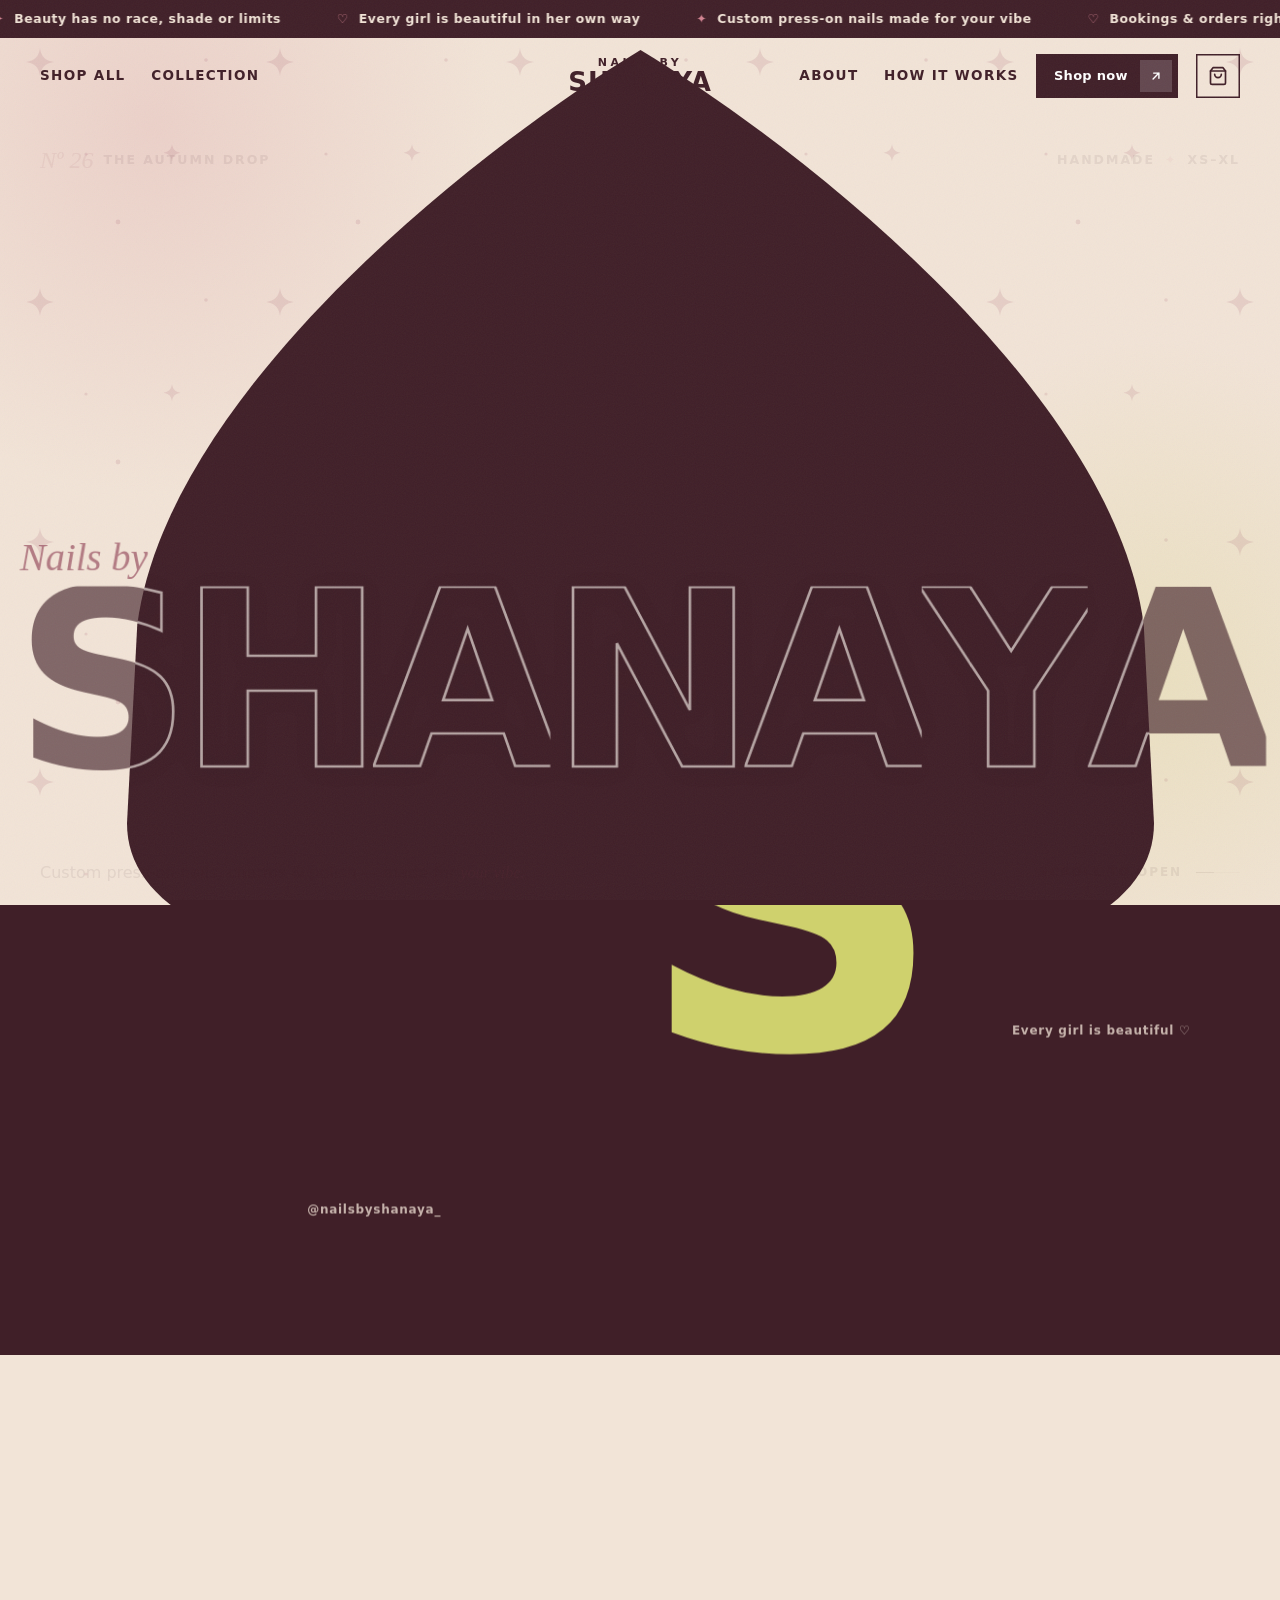
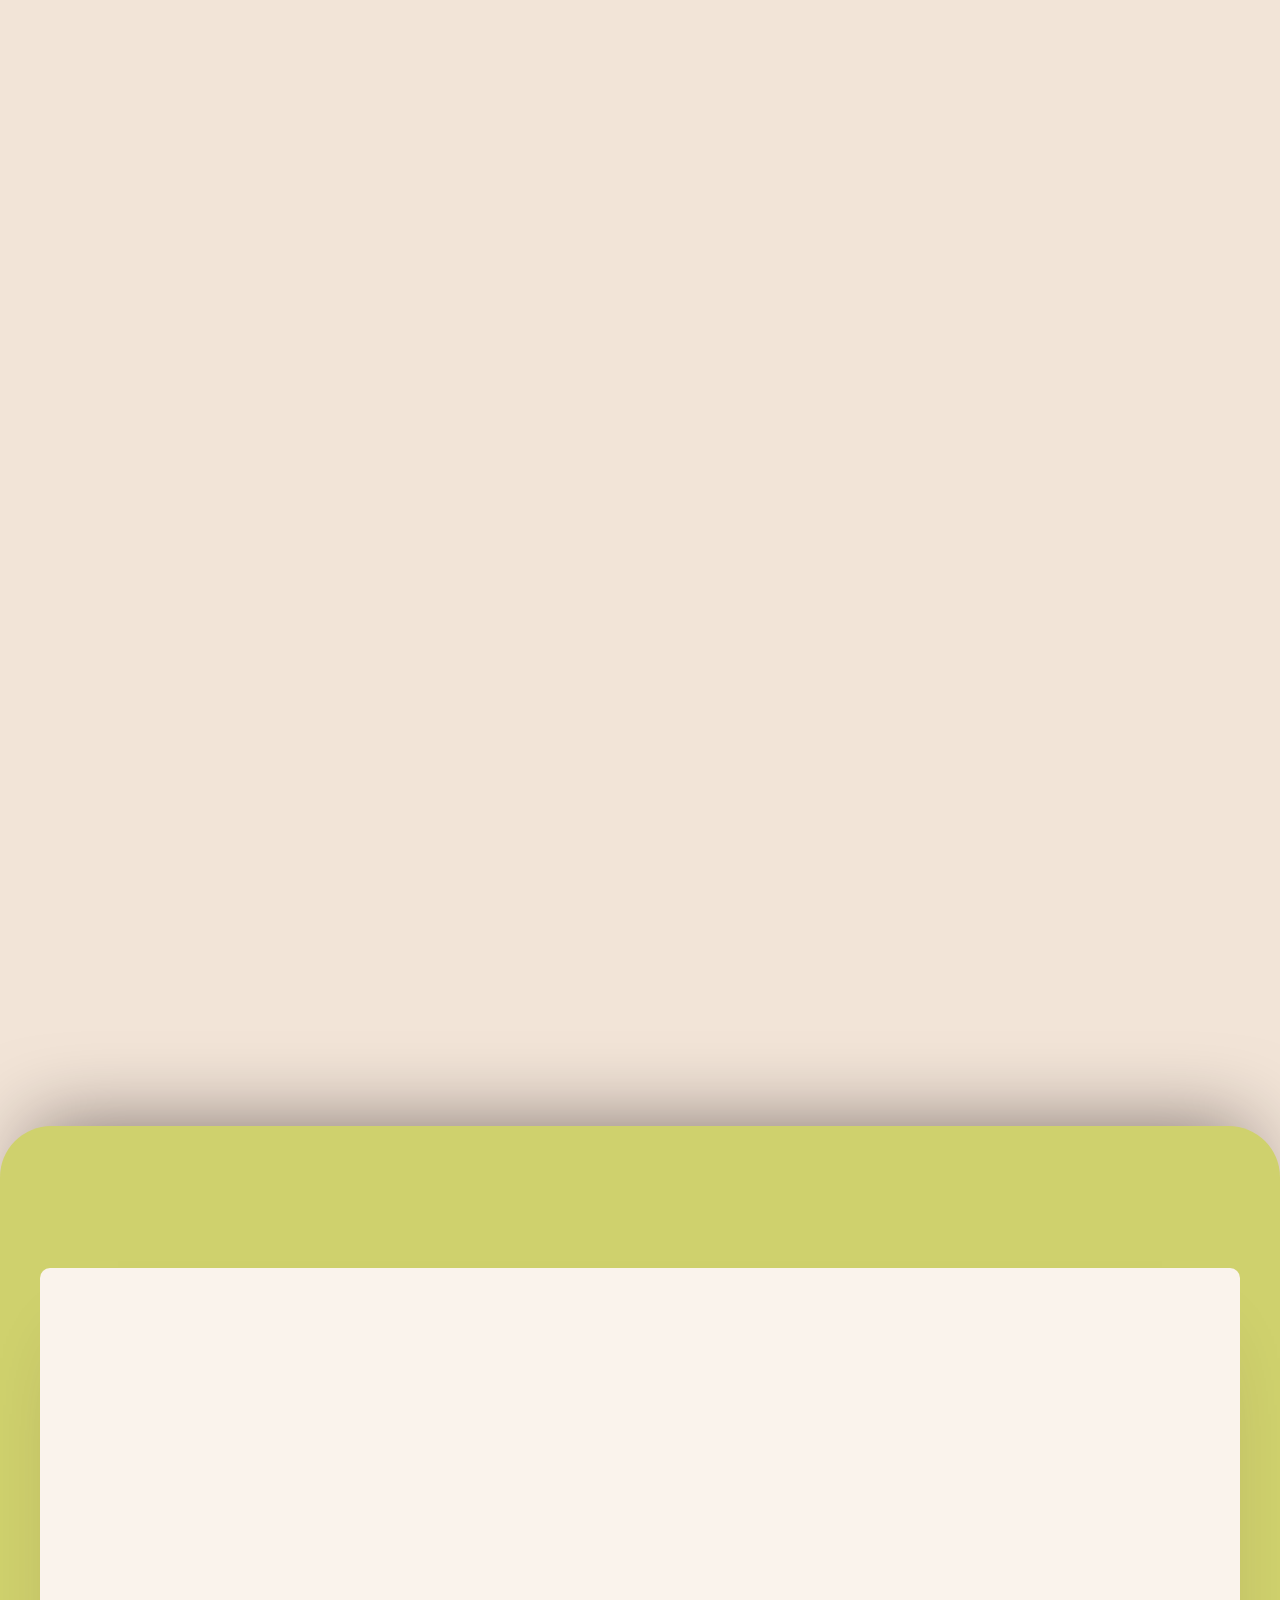
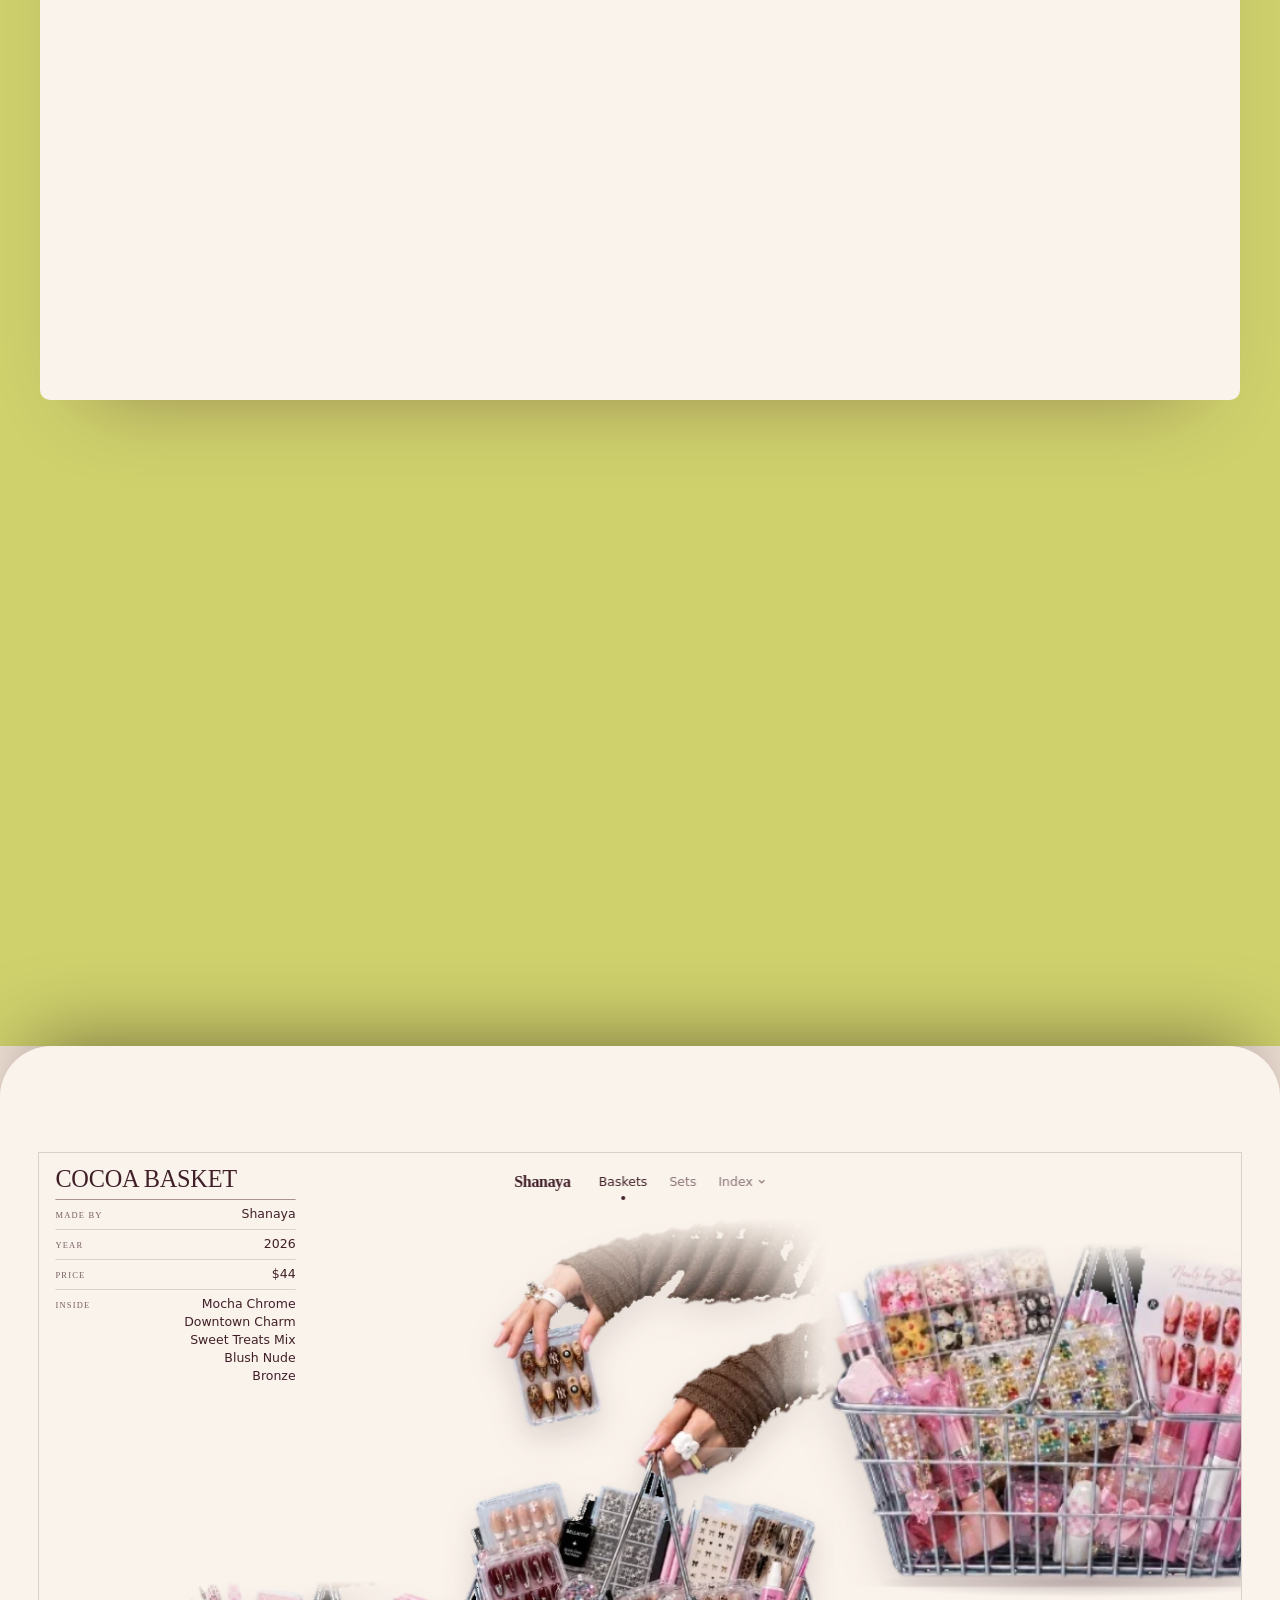
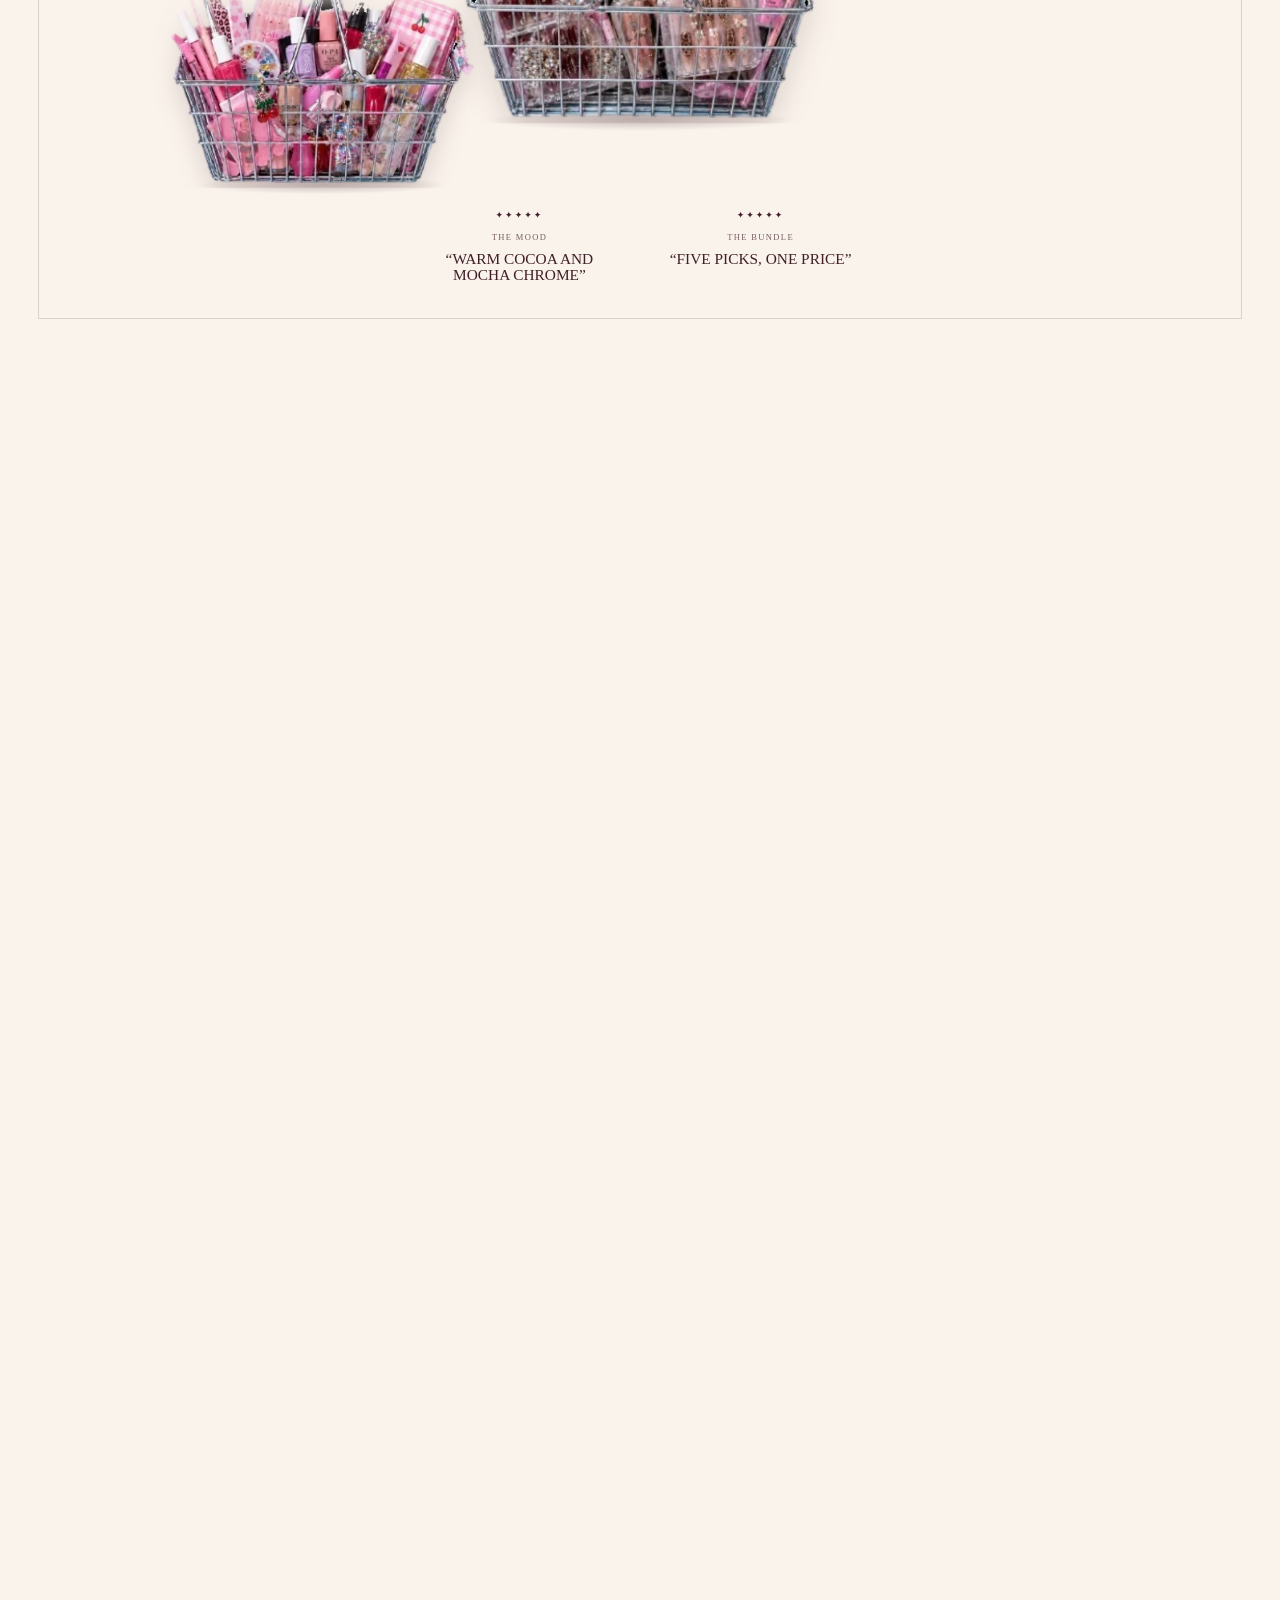
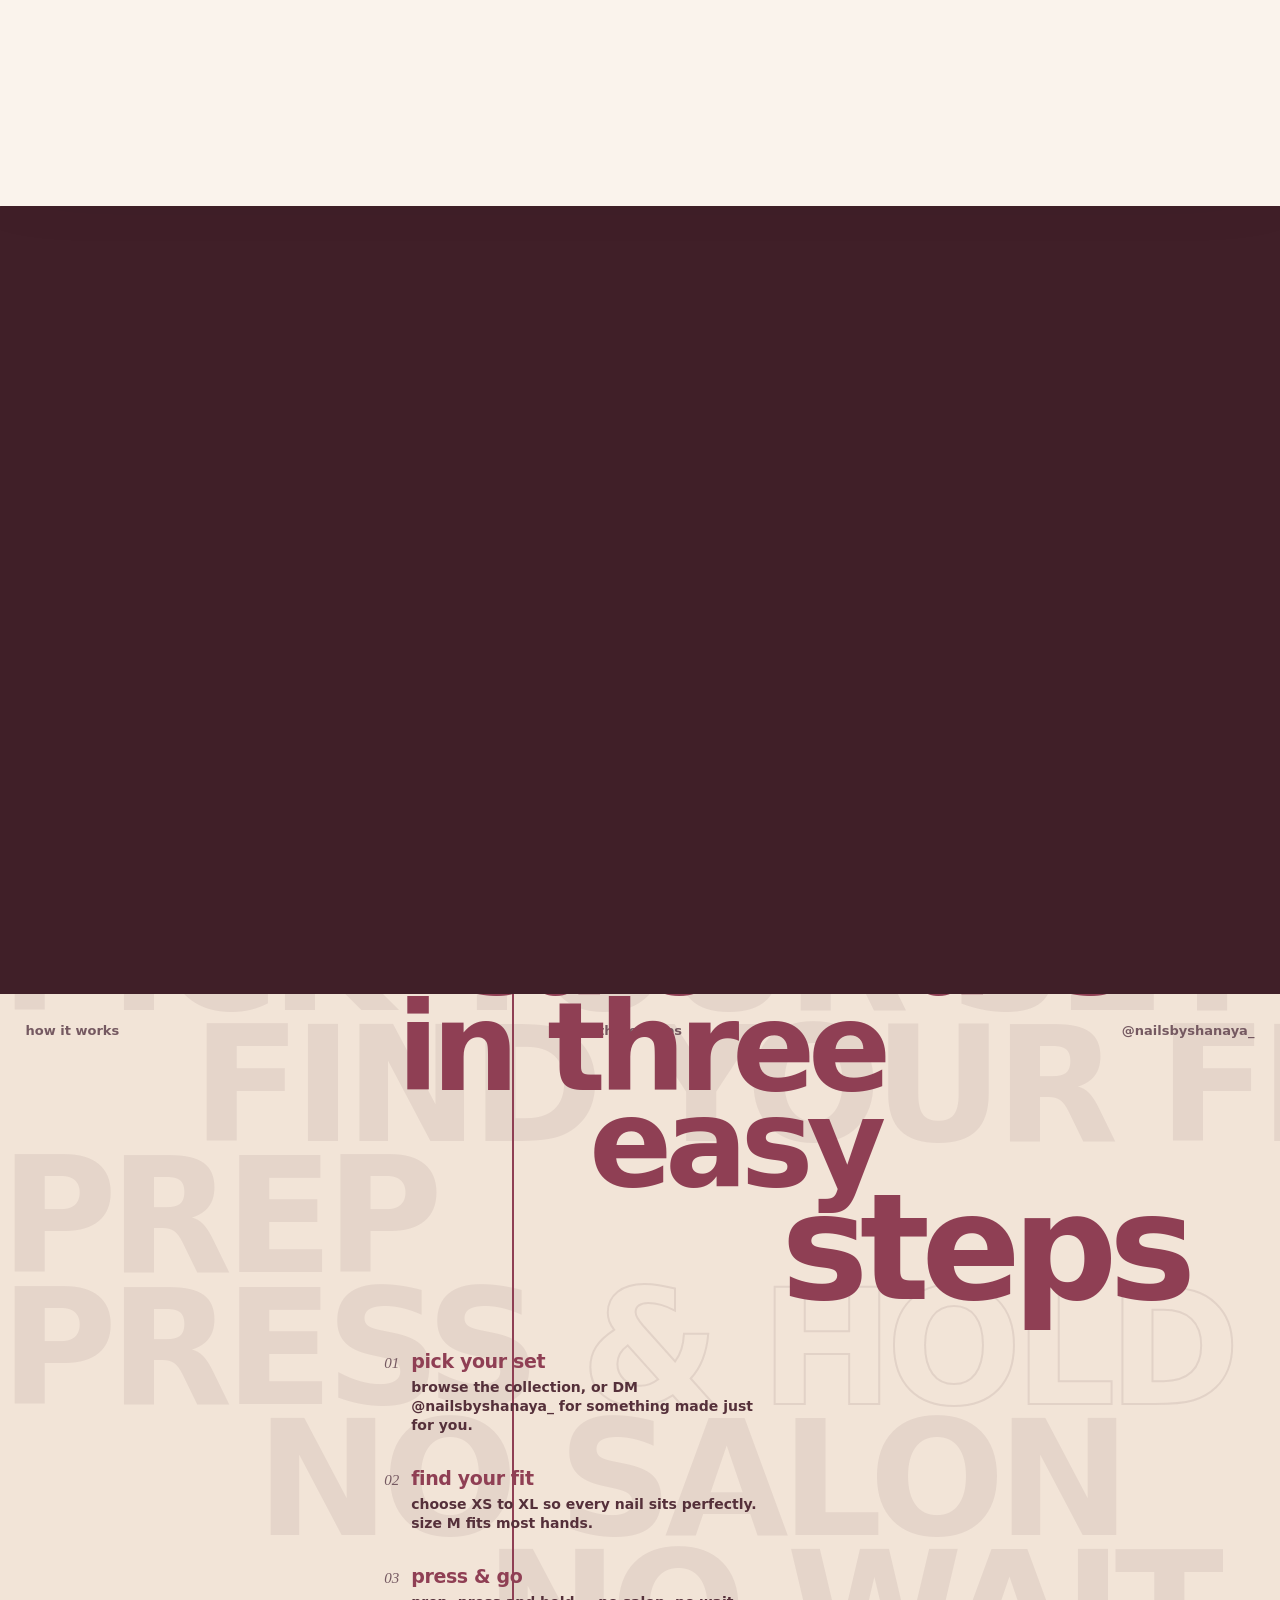
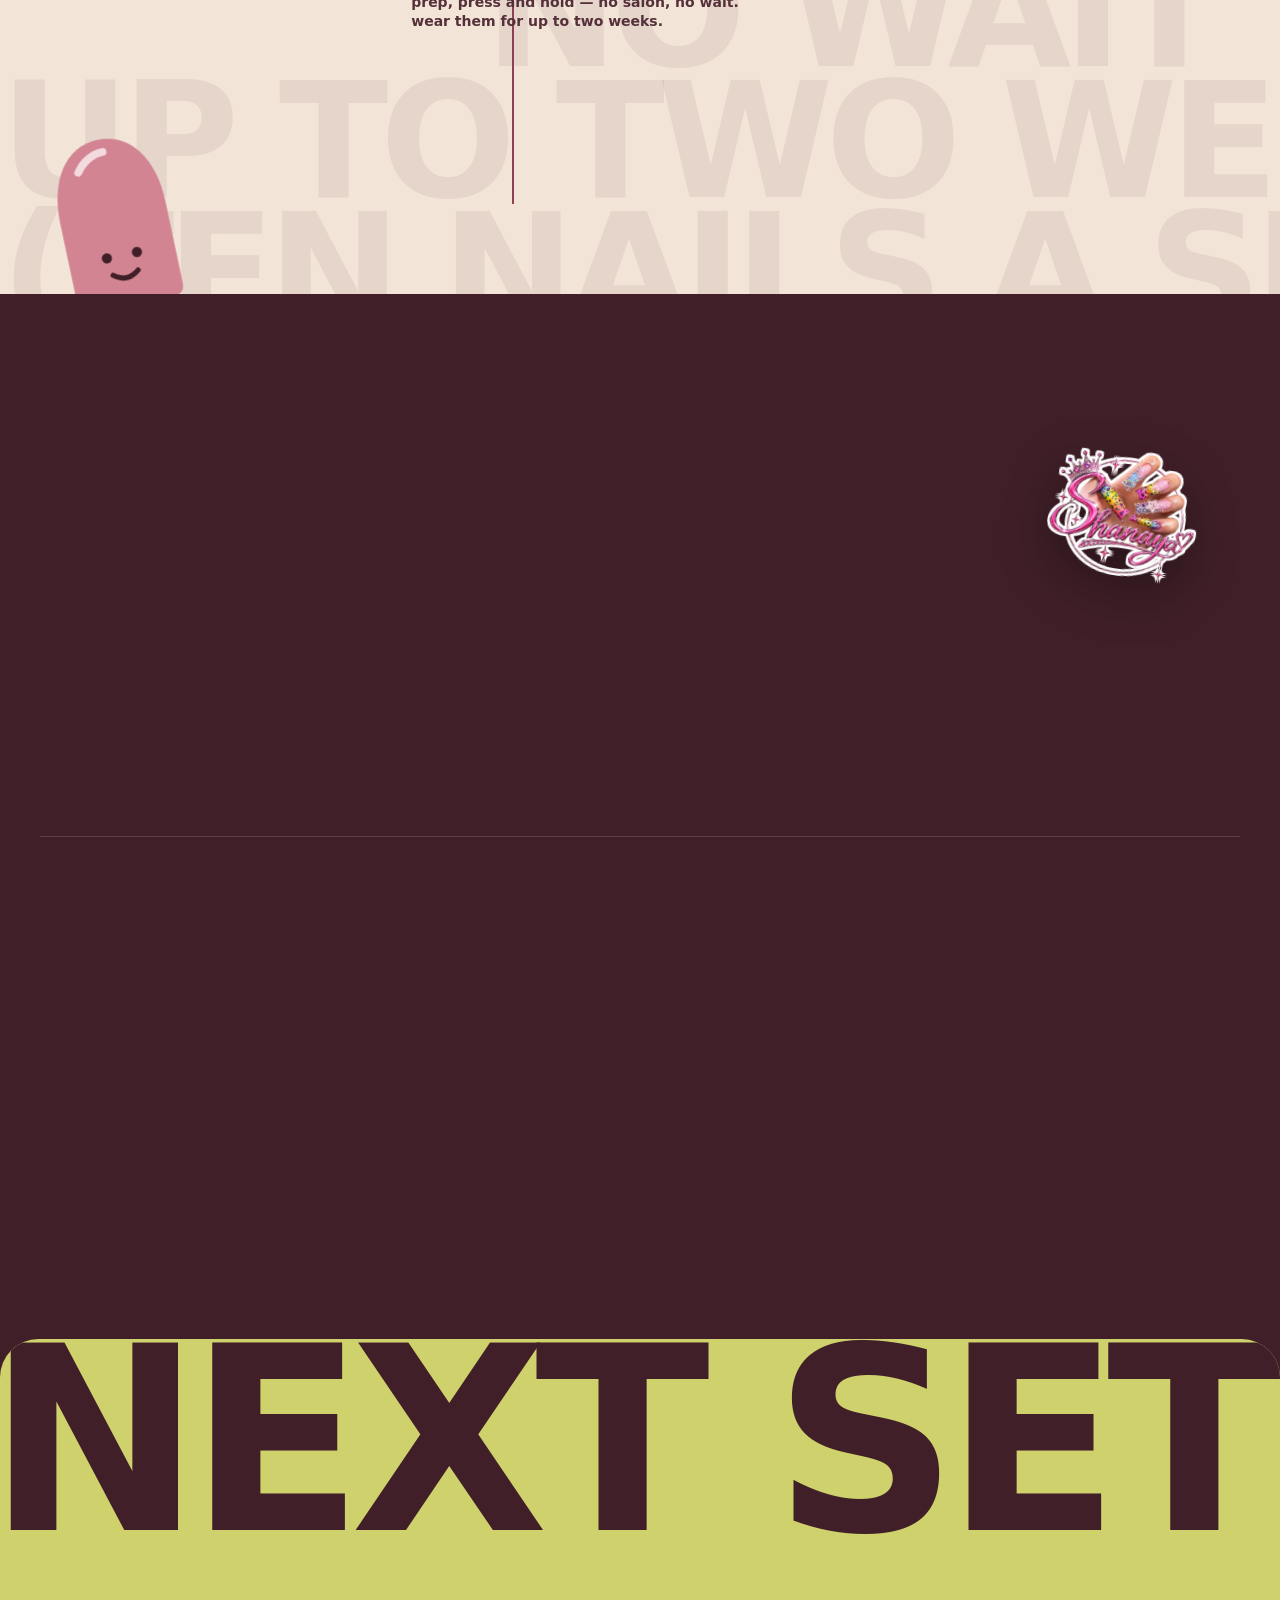
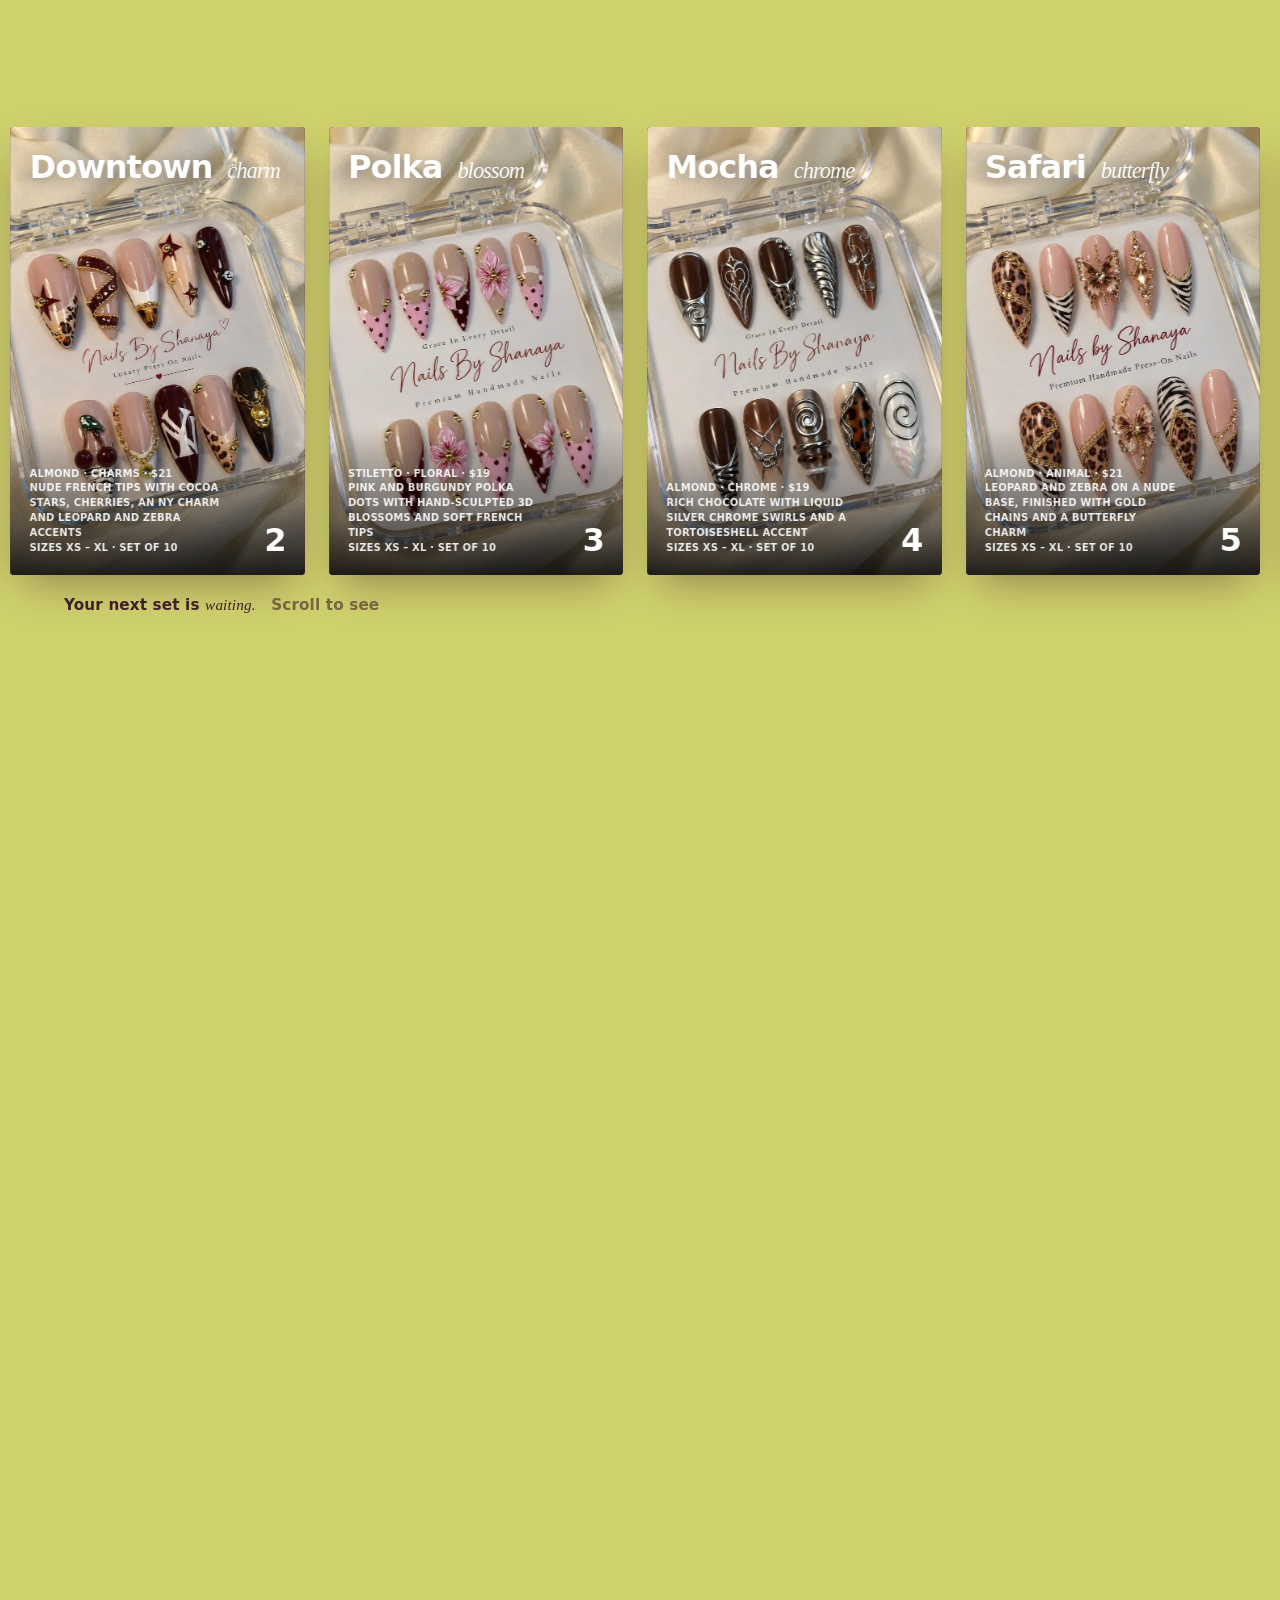
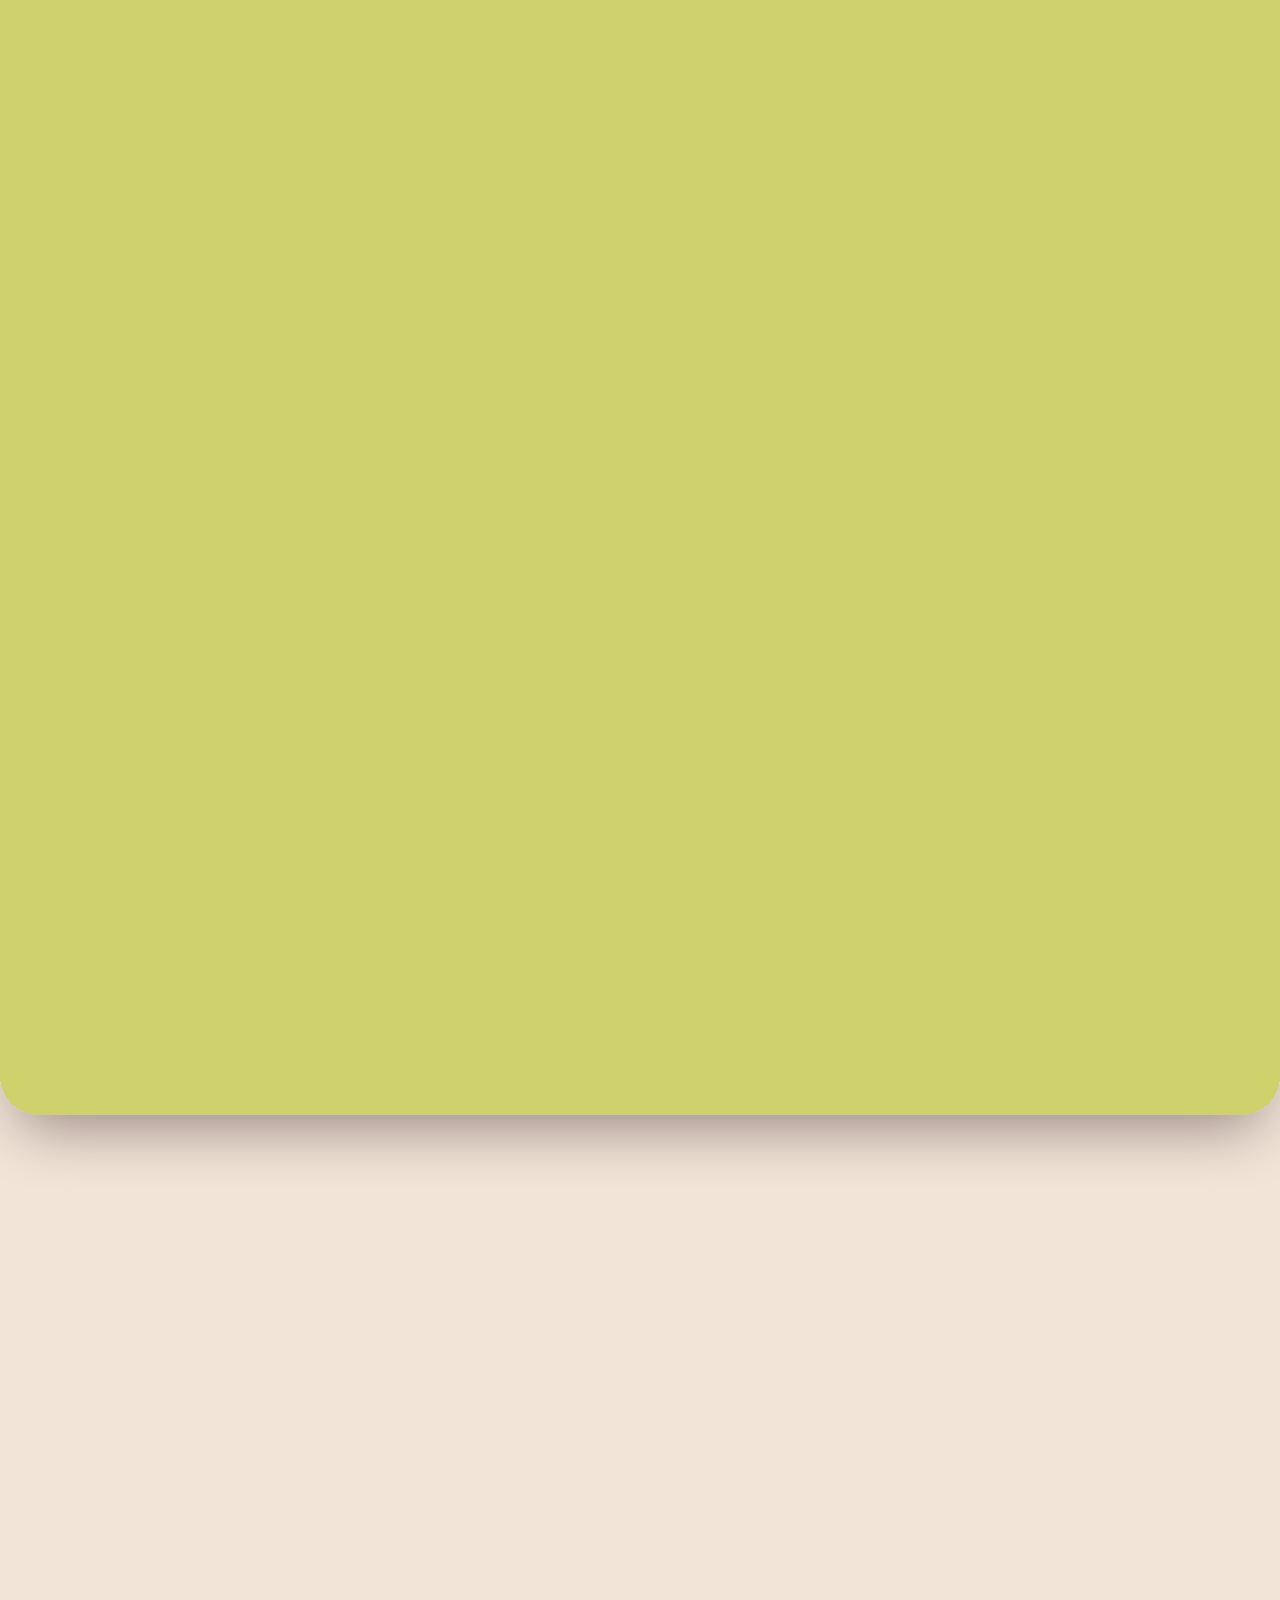
==== commit 1d54b392: "Loader back to plain wine, slide-over reveal into the baskets, lower prices, hardening - Loader: the" ====
--- a/index.html
+++ b/index.html
@@ -42,7 +42,7 @@
           <span class="marquee__item"><i>✦</i> Custom press-on nails made for your vibe</span>
           <span class="marquee__item"><i>♡</i> Bookings &amp; orders right here on the site</span>
           <span class="marquee__item"><i>✦</i> New: nail charms, polish &amp; bundle baskets</span>
-          <span class="marquee__item"><i>✦</i> Free shipping on orders <span data-usd="50">$50</span>+</span>
+          <span class="marquee__item"><i>✦</i> Free shipping on orders <span data-usd="35">$35</span>+</span>
           <span class="marquee__item"><i>♡</i> New drops every Friday</span>
         </div>
       </div>
@@ -108,9 +108,9 @@
         <!-- the window: photos masked by the nail shape (above the wordmark, below the cards) -->
         <div class="hx__portal" data-reveal="clip" style="--d:.25s">
           <div class="hx__trip">
-            <img src="images/home/cover-1.webp" alt="" decoding="async" />
-            <img src="images/home/cover-2.webp" alt="The Merlot Garden press-on set" fetchpriority="high" decoding="async" />
-            <img src="images/home/cover-3.webp" alt="" decoding="async" />
+            <img src="images/home/cover-1.webp" alt="" loading="lazy" decoding="async" />
+            <img src="images/home/cover-2.webp" alt="The Merlot Garden press-on set" loading="lazy" fetchpriority="high" decoding="async" />
+            <img src="images/home/cover-3.webp" alt="" loading="lazy" decoding="async" />
           </div>
           <div class="hx__mast hx__mast--ghost" aria-hidden="true">
             <span class="hx__by">Nails by</span>
@@ -156,7 +156,7 @@
           <img src="images/press-ons/bow-and-cherry.webp" alt="" />
           <span class="mh__pill mh__pill--a">✦ Trending this week</span>
           <span class="mh__pill mh__pill--b">♡ Handmade by Shanaya</span>
-          <span class="mh__card"><span class="mh__kicker">Bestseller</span><span class="mh__name">Bow &amp; Cherry</span><span class="mh__row"><span class="mh__price"><span data-usd="38">$38</span> · Stiletto</span><span class="mh__go"><svg width="18" height="18" viewBox="0 0 24 24" fill="none" stroke="currentColor" stroke-width="2.4" stroke-linecap="round" stroke-linejoin="round" aria-hidden="true"><path d="M5 12h14M13 6l6 6-6 6"/></svg></span></span></span>
+          <span class="mh__card"><span class="mh__kicker">Bestseller</span><span class="mh__name">Bow &amp; Cherry</span><span class="mh__row"><span class="mh__price"><span data-usd="24">$24</span> · Stiletto</span><span class="mh__go"><svg width="18" height="18" viewBox="0 0 24 24" fill="none" stroke="currentColor" stroke-width="2.4" stroke-linecap="round" stroke-linejoin="round" aria-hidden="true"><path d="M5 12h14M13 6l6 6-6 6"/></svg></span></span></span>
         </button>
         <div class="mh__stats">
           <div><b>12</b><span>Sets</span></div><div><b>XS–XL</b><span>Sizes</span></div><div><b>Fri</b><span>New drops</span></div>
@@ -166,6 +166,7 @@
     </section>
 
     <!-- ─── 2. ABOUT: the promise as one big statement + product highlights ─── -->
+    <div class="ab-pin">
     <section class="ab" id="shade" aria-labelledby="shade-title">
       <div class="container">
         <!-- desktop: an editorial panel — nav-style top line, a row of polish
@@ -256,6 +257,7 @@
         </ul>
       </div>
     </section>
+    </div>
 
     <!-- ─── 4. COLLECTION: every set rolls past ─── -->
     <section class="coll" id="collection" data-scene="coll" aria-labelledby="coll-title">
--- a/style.css
+++ b/style.css
@@ -207,26 +207,12 @@
 }
 .loader__half--top { top: 0; height: calc(50% + 1px); }   /* overlaps by 1px so no hairline of the page shows at the seam */
 /* a solid backdrop behind the halves until they split, for the same reason */
-.loader::before { content: ''; position: absolute; inset: 0; background: #5A2636; }
+.loader::before { content: ''; position: absolute; inset: 0; background: var(--wine); }
 .loader.is-open::before { display: none; }
 .loader__half--bottom { bottom: 0; }
 .loader.is-open .loader__half--top { transform: translateY(-101%); }
 .loader.is-open .loader__half--bottom { transform: translateY(101%); }
 .loader__stage { position: absolute; left: 0; right: 0; top: 0; height: 200%; color: var(--beige); }
-/* the backdrop: wine warmed with pink, scattered with little flowers. It lives
-   on the full-screen stage both halves share, so it lines up across the split. */
-.loader__stage::before {
-  content: ''; position: absolute; inset: 0; pointer-events: none;
-  background:
-    url("data:image/svg+xml,%3Csvg xmlns='http://www.w3.org/2000/svg' width='260' height='260'%3E%3Cg transform='translate(52 58) rotate(10) scale(1.0)'%3E%3Cg fill='%23F6B9C8' fill-opacity='0.24'%3E%3Cellipse rx='8' ry='15' cy='-13' transform='rotate(0)'/%3E%3Cellipse rx='8' ry='15' cy='-13' transform='rotate(72)'/%3E%3Cellipse rx='8' ry='15' cy='-13' transform='rotate(144)'/%3E%3Cellipse rx='8' ry='15' cy='-13' transform='rotate(216)'/%3E%3Cellipse rx='8' ry='15' cy='-13' transform='rotate(288)'/%3E%3C/g%3E%3Ccircle r='5.5' fill='%23CFD16D' fill-opacity='0.22'/%3E%3C/g%3E%3Cg transform='translate(186 150) rotate(34) scale(0.72)'%3E%3Cg fill='%23F6B9C8' fill-opacity='0.2'%3E%3Cellipse rx='8' ry='15' cy='-13' transform='rotate(0)'/%3E%3Cellipse rx='8' ry='15' cy='-13' transform='rotate(72)'/%3E%3Cellipse rx='8' ry='15' cy='-13' transform='rotate(144)'/%3E%3Cellipse rx='8' ry='15' cy='-13' transform='rotate(216)'/%3E%3Cellipse rx='8' ry='15' cy='-13' transform='rotate(288)'/%3E%3C/g%3E%3Ccircle r='5.5' fill='%23CFD16D' fill-opacity='0.19'/%3E%3C/g%3E%3Cg transform='translate(110 222) rotate(60) scale(0.48)'%3E%3Cg fill='%23F6B9C8' fill-opacity='0.26'%3E%3Cellipse rx='8' ry='15' cy='-13' transform='rotate(0)'/%3E%3Cellipse rx='8' ry='15' cy='-13' transform='rotate(72)'/%3E%3Cellipse rx='8' ry='15' cy='-13' transform='rotate(144)'/%3E%3Cellipse rx='8' ry='15' cy='-13' transform='rotate(216)'/%3E%3Cellipse rx='8' ry='15' cy='-13' transform='rotate(288)'/%3E%3C/g%3E%3Ccircle r='5.5' fill='%23CFD16D' fill-opacity='0.24'/%3E%3C/g%3E%3Cg transform='translate(232 30) rotate(20) scale(0.38)'%3E%3Cg fill='%23F6B9C8' fill-opacity='0.22'%3E%3Cellipse rx='8' ry='15' cy='-13' transform='rotate(0)'/%3E%3Cellipse rx='8' ry='15' cy='-13' transform='rotate(72)'/%3E%3Cellipse rx='8' ry='15' cy='-13' transform='rotate(144)'/%3E%3Cellipse rx='8' ry='15' cy='-13' transform='rotate(216)'/%3E%3Cellipse rx='8' ry='15' cy='-13' transform='rotate(288)'/%3E%3C/g%3E%3Ccircle r='5.5' fill='%23CFD16D' fill-opacity='0.21'/%3E%3C/g%3E%3Cg fill='%23F6B9C8' fill-opacity='.22'%3E%3Ccircle cx='150' cy='60' r='2.4'/%3E%3Ccircle cx='30' cy='170' r='2'/%3E%3Ccircle cx='220' cy='232' r='1.8'/%3E%3Ccircle cx='96' cy='128' r='1.6'/%3E%3C/g%3E%3C/svg%3E") 0 0 / 260px 260px,
-    radial-gradient(55% 45% at 18% 22%, rgba(211, 132, 146, 0.42), transparent 70%),
-    radial-gradient(50% 45% at 86% 82%, rgba(211, 132, 146, 0.36), transparent 70%),
-    radial-gradient(40% 35% at 70% 18%, rgba(243, 217, 218, 0.14), transparent 70%),
-    linear-gradient(160deg, #46202D 0%, #5E2839 55%, #6E3045 100%);
-  animation: loader-drift 30s linear infinite;
-}
-@keyframes loader-drift { to { background-position: 260px 260px, 0 0, 0 0, 0 0, 0 0; } }
-.loader__stage > * { z-index: 1; }
 .loader__grp--s, .loader__mono b, .loader__count { color: var(--lime); }
 .loader__half--bottom .loader__stage { top: -100%; }
 .loader__half--top .loader__stage { height: calc(200% - 2px); }   /* the full screen height, so both halves' copies line up */
@@ -2013,8 +1999,16 @@
 .ab__label--hl { margin-bottom: 18px; }
 .abx { display: none; }
 @media (min-width: 901px) {
-  /* slides up over the pinned cover for its last screen of scrolling */
-  main .ab { margin-top: -100vh; z-index: 3; border-radius: clamp(36px, 4vw, 72px) clamp(36px, 4vw, 72px) 0 0; box-shadow: 0 -30px 80px -30px rgba(20, 8, 12, 0.5); padding-top: clamp(40px, 4vw, 64px); }
+  /* slides up over the pinned cover for its last screen of scrolling; then it
+     holds still (its bottom on the screen's bottom) while the baskets slide up
+     over it the same way, the panel easing back and dimming underneath */
+  .ab-pin { position: relative; z-index: 3; margin-top: -100vh; padding-bottom: 100vh; }
+  main .ab {
+    position: sticky; top: min(0px, 100vh - var(--ab-h, 100vh)); transform-origin: 50% 100%;
+    border-radius: clamp(36px, 4vw, 72px) clamp(36px, 4vw, 72px) 0 0; box-shadow: 0 -30px 80px -30px rgba(20, 8, 12, 0.5); padding-top: clamp(40px, 4vw, 64px);
+  }
+  main .ab::after { content: ''; position: absolute; inset: 0; z-index: 9; pointer-events: none; background: #2A1219; opacity: var(--dim, 0); }
+  main .coll { z-index: 4; margin-top: -100vh; overflow: clip; border-radius: clamp(36px, 4vw, 72px) clamp(36px, 4vw, 72px) 0 0; box-shadow: 0 -30px 80px -30px rgba(20, 8, 12, 0.5); }
   /* the panel replaces the big statement, quote and aside; the statement stays for screen readers */
   .ab > .container > .ab__ast, .ab > .container > .ab__label:not(.ab__label--hl), .ab__aside { display: none; }
   .ab__title { position: absolute; width: 1px; height: 1px; overflow: hidden; clip: rect(0 0 0 0); white-space: nowrap; }
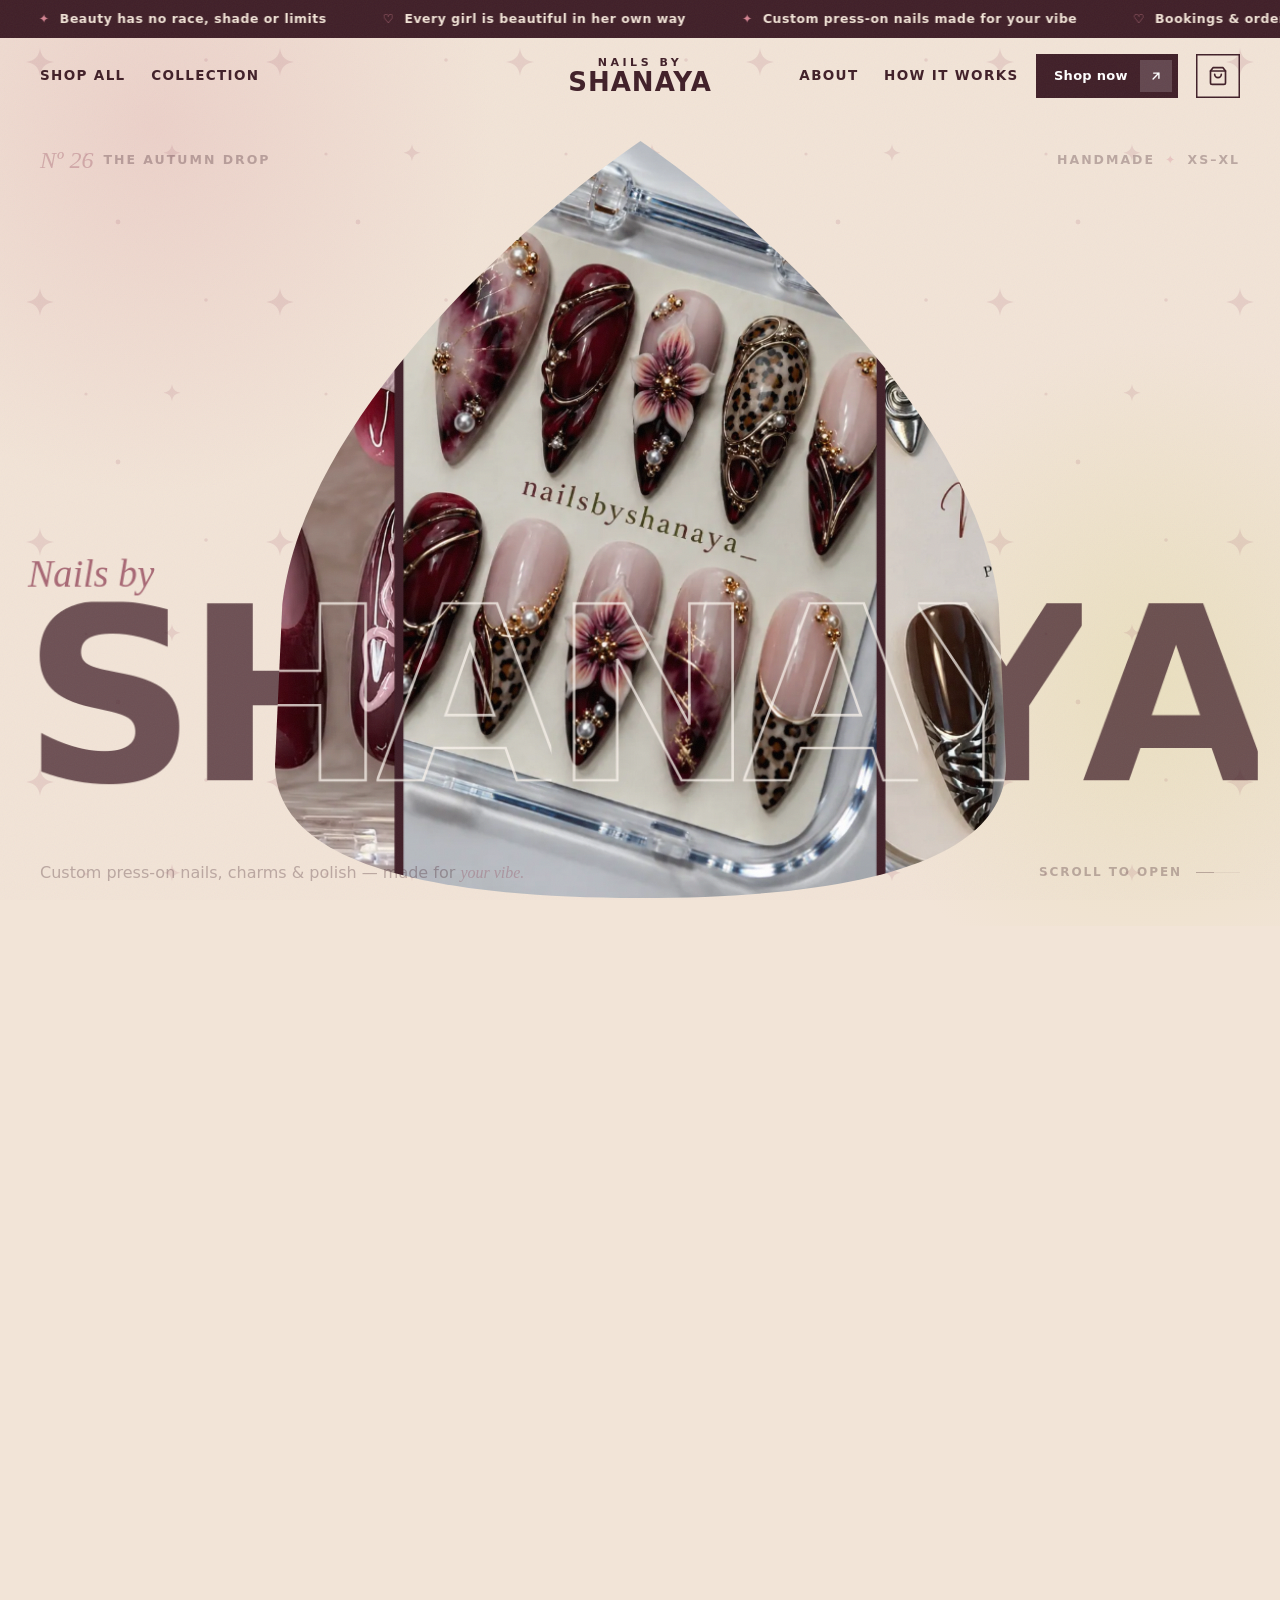
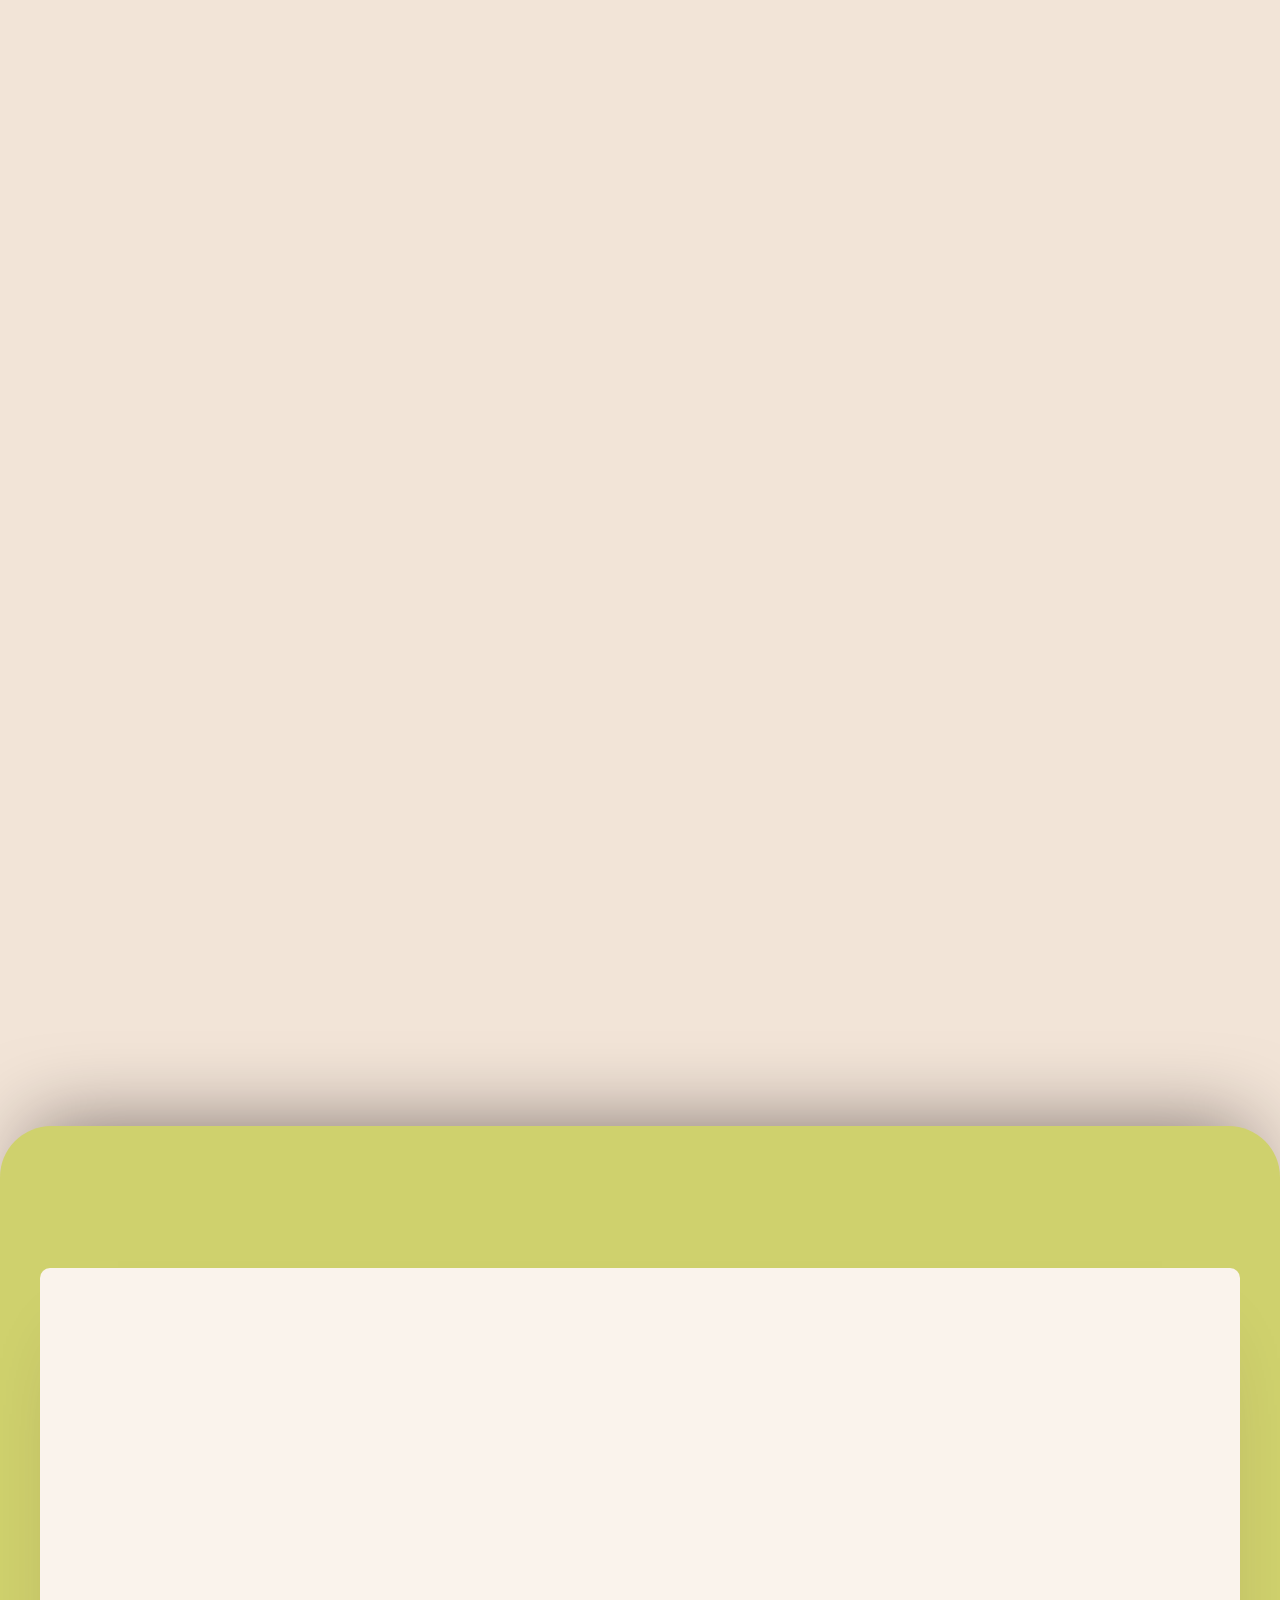
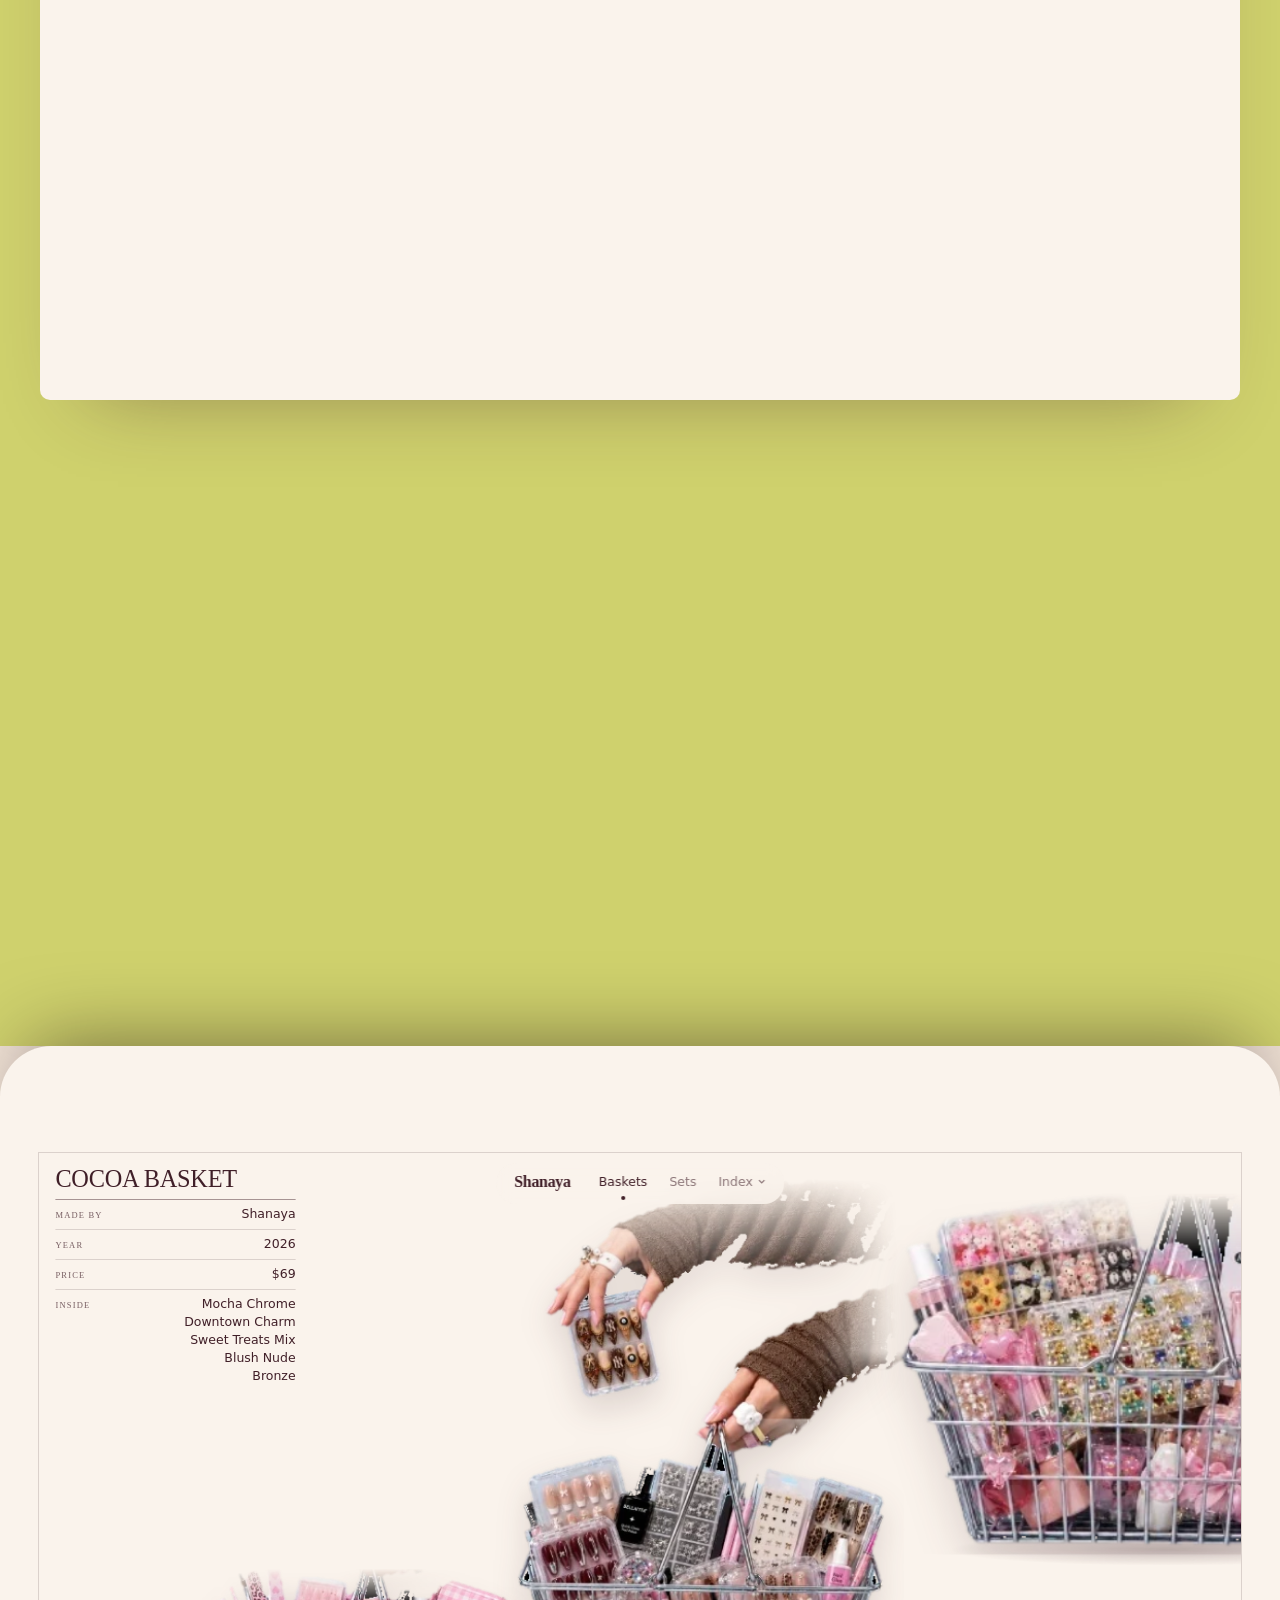
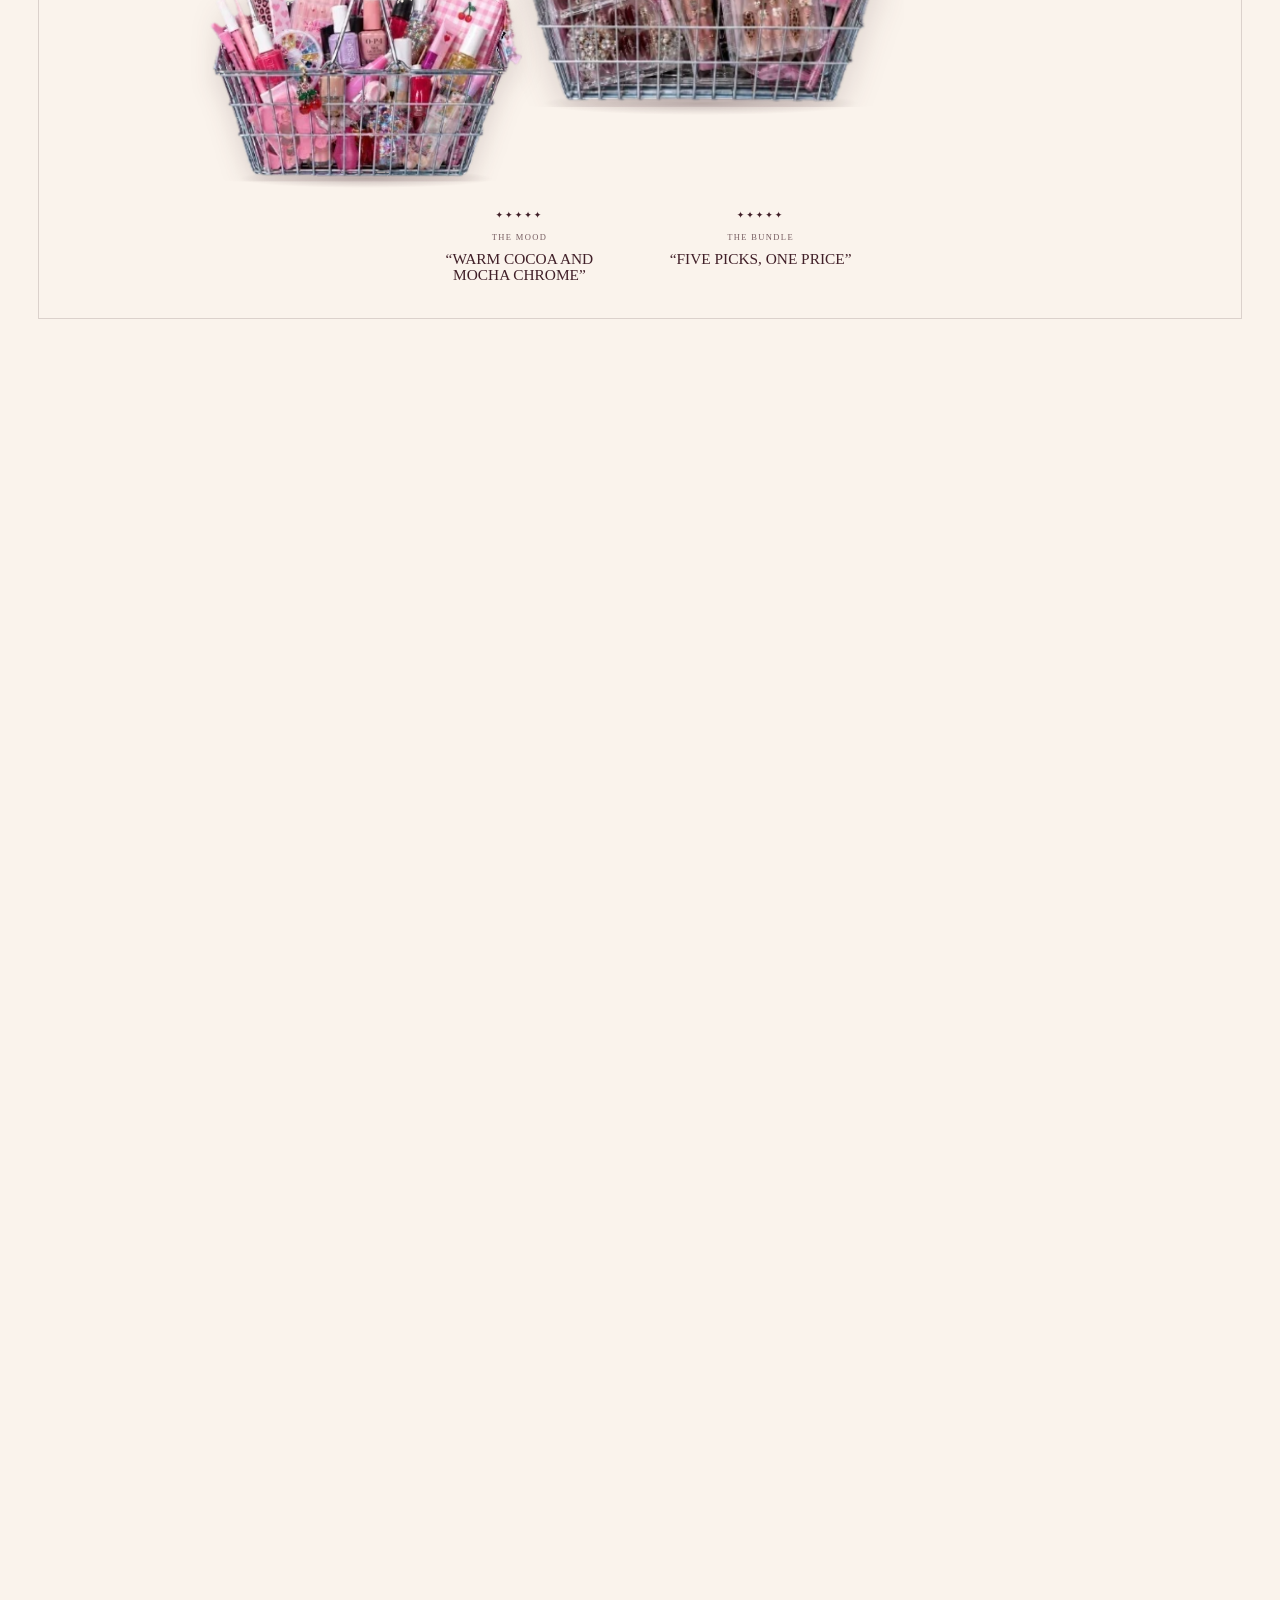
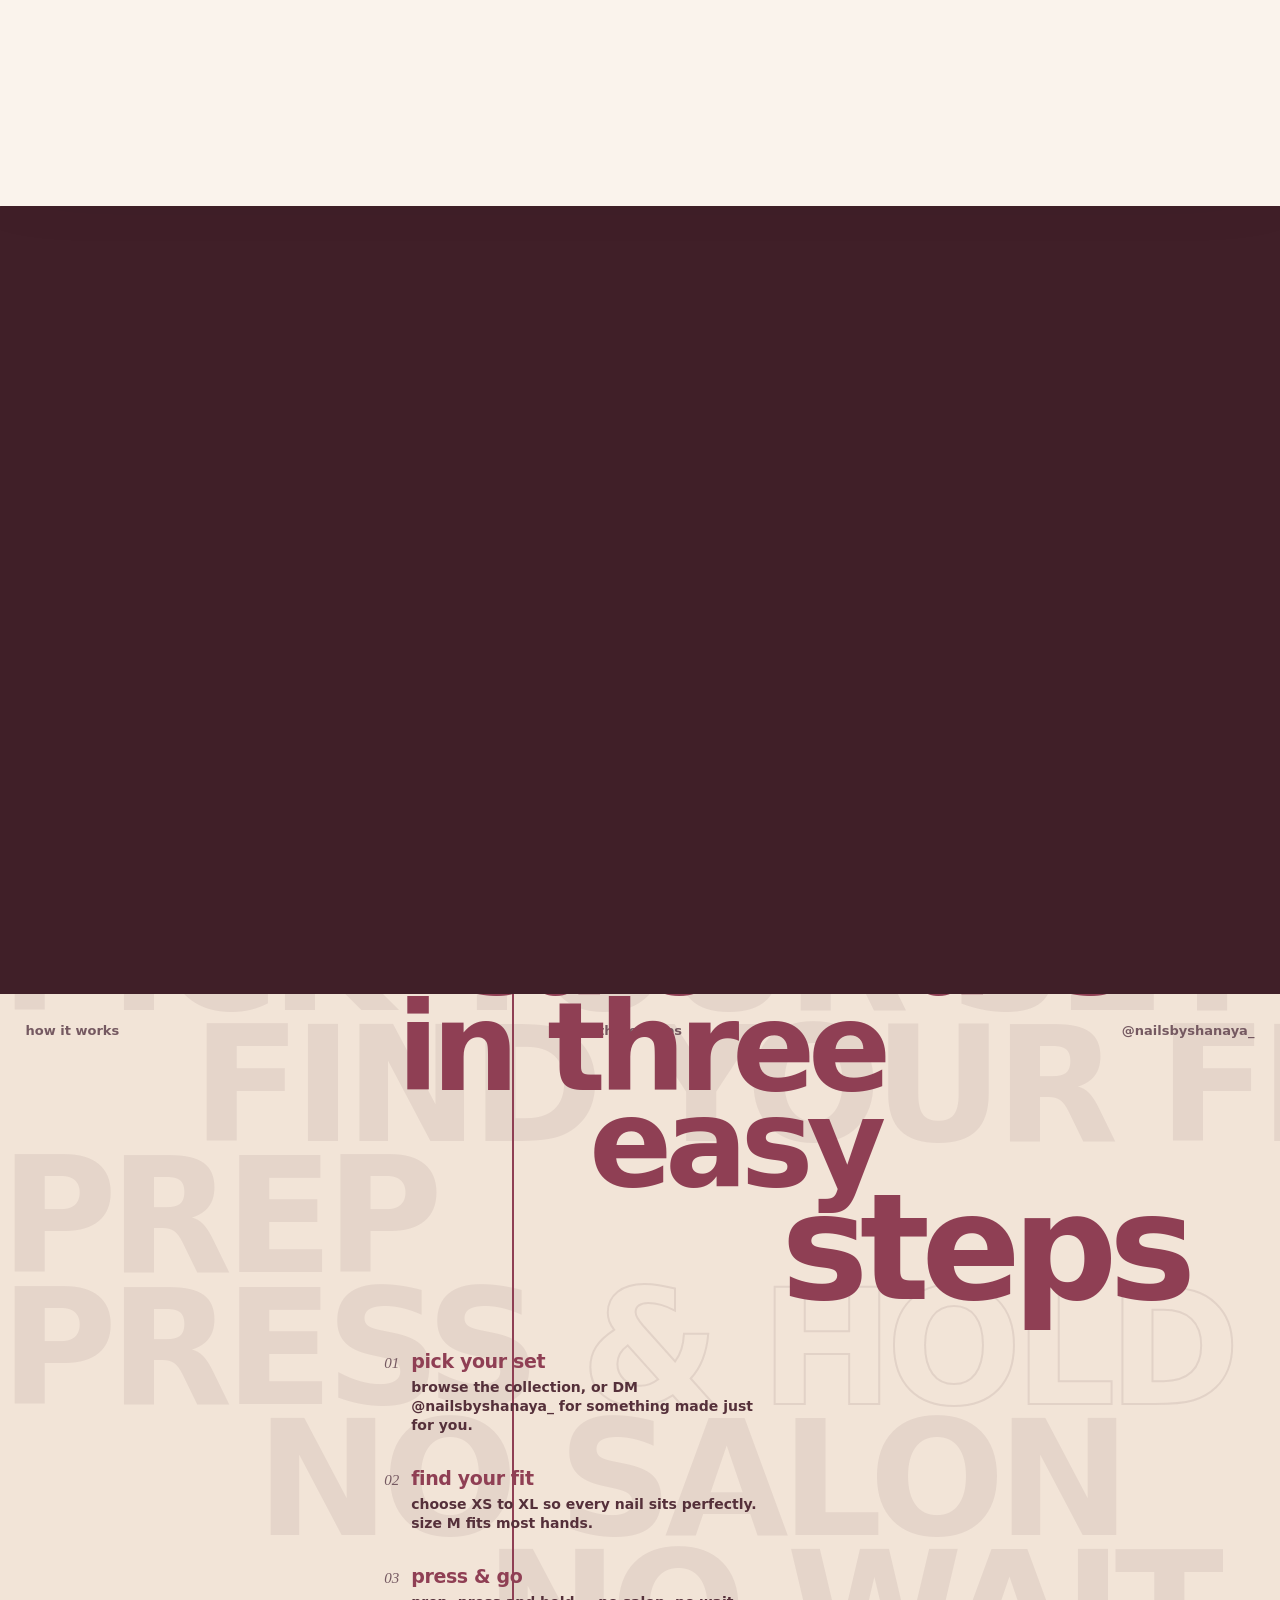
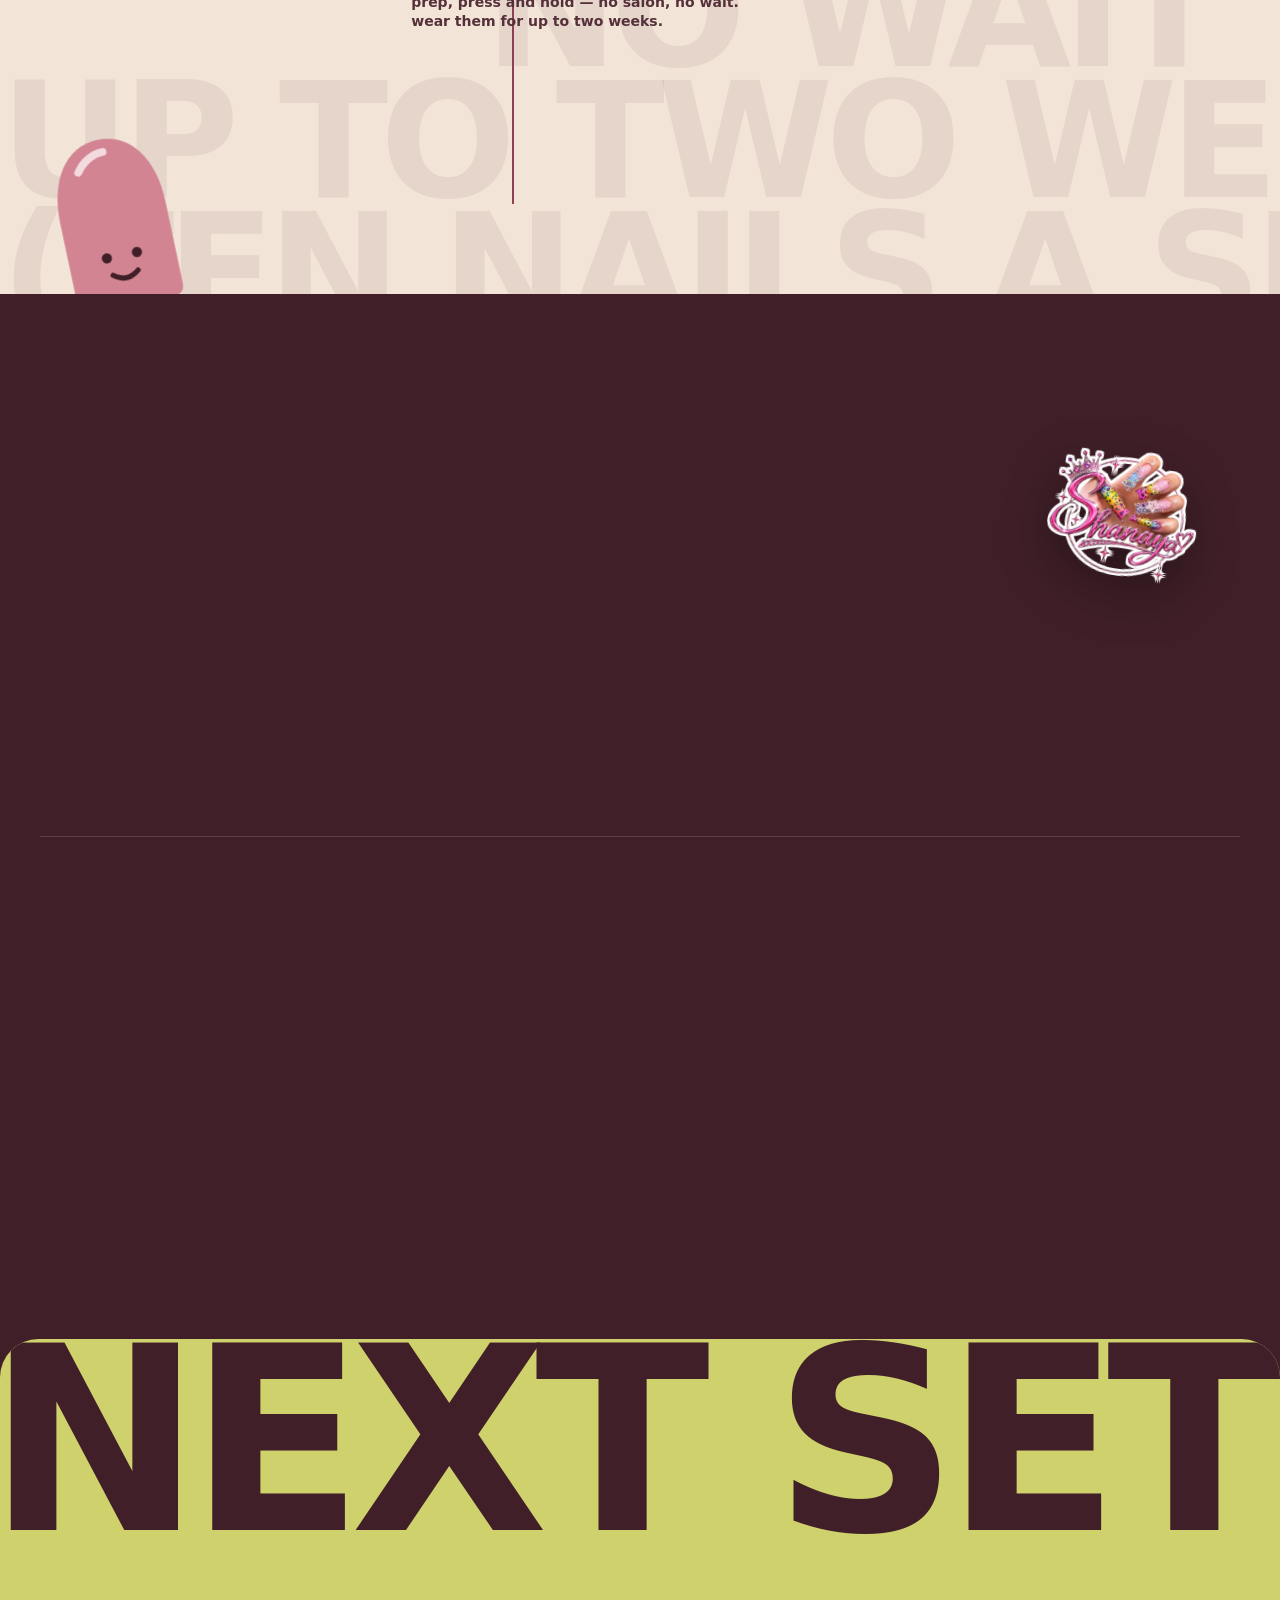
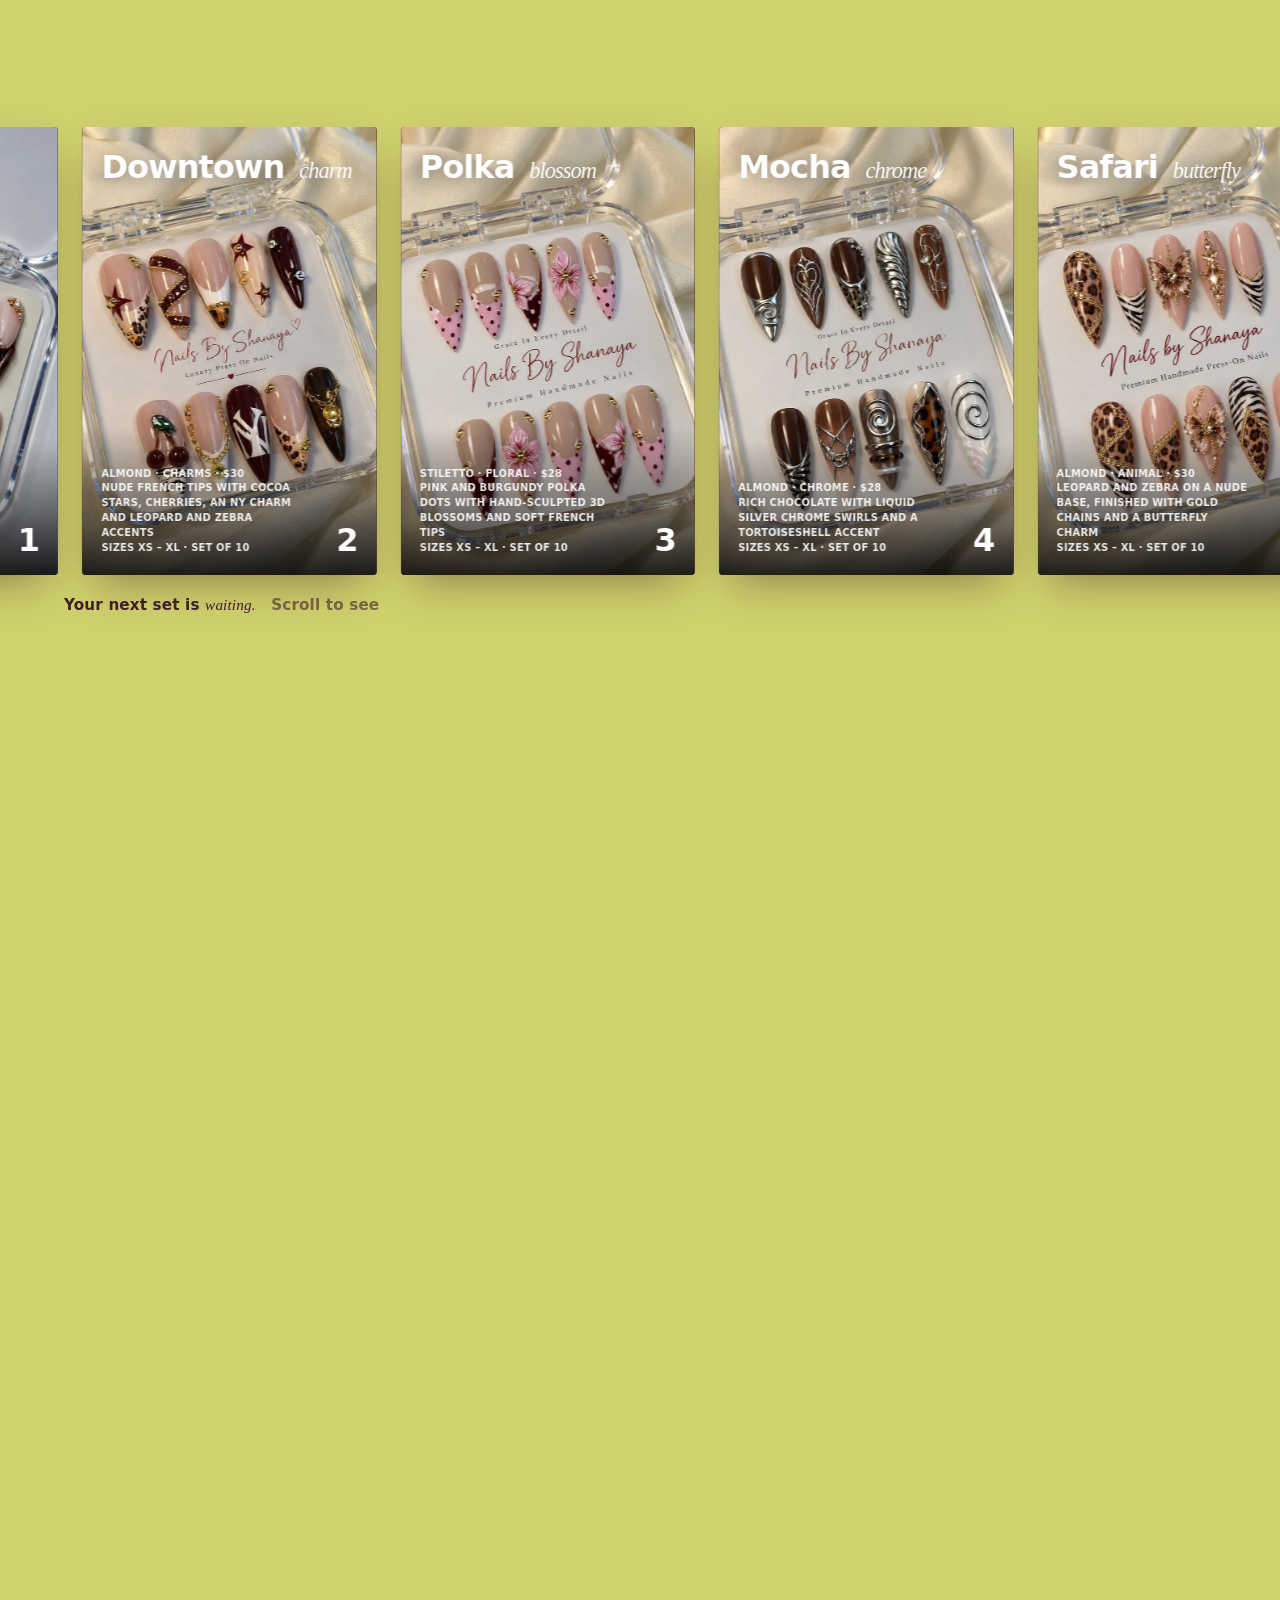
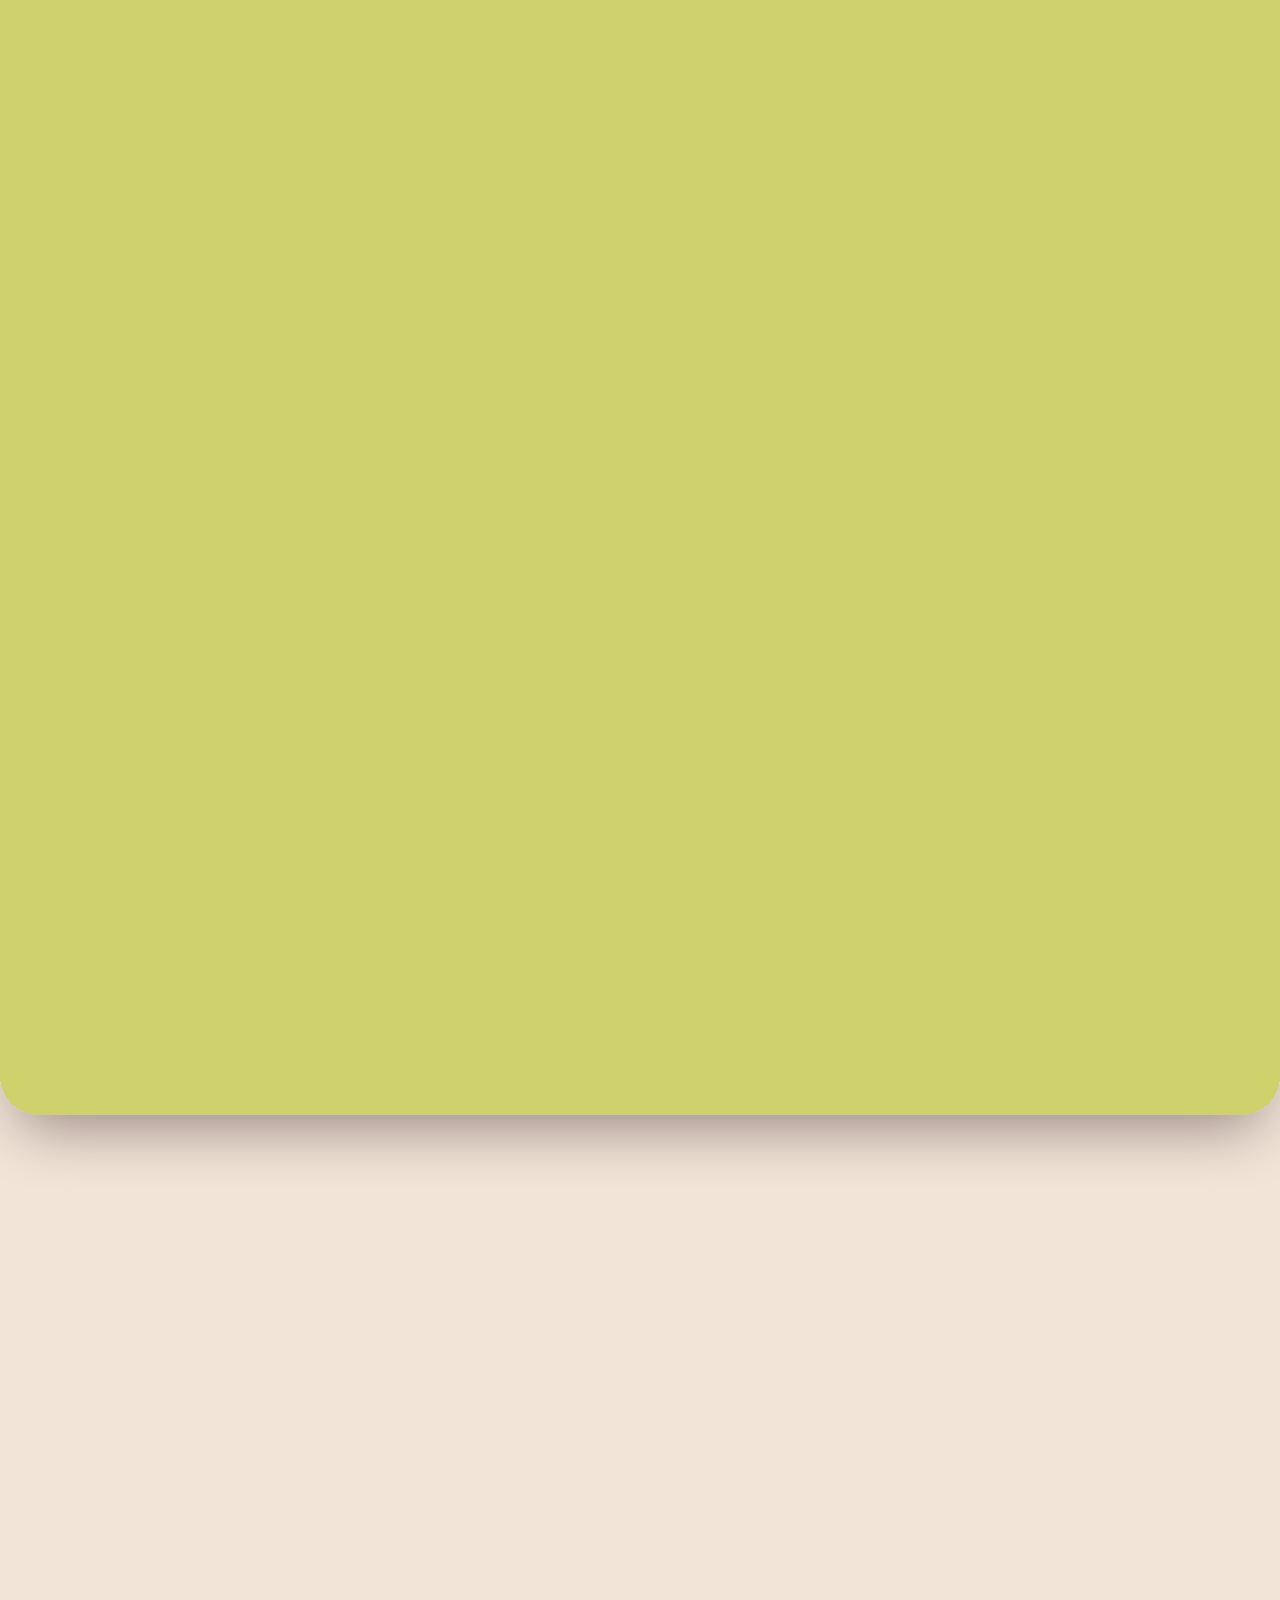
==== commit 1ed14a4b: "Prices a little under the market, polish priced by brand Shanaya wants to be slightly cheaper than t" ====
--- a/index.html
+++ b/index.html
@@ -42,7 +42,7 @@
           <span class="marquee__item"><i>✦</i> Custom press-on nails made for your vibe</span>
           <span class="marquee__item"><i>♡</i> Bookings &amp; orders right here on the site</span>
           <span class="marquee__item"><i>✦</i> New: nail charms, polish &amp; bundle baskets</span>
-          <span class="marquee__item"><i>✦</i> Free shipping on orders <span data-usd="35">$35</span>+</span>
+          <span class="marquee__item"><i>✦</i> Free shipping on orders <span data-usd="45">$45</span>+</span>
           <span class="marquee__item"><i>♡</i> New drops every Friday</span>
         </div>
       </div>
@@ -156,7 +156,7 @@
           <img src="images/press-ons/bow-and-cherry.webp" alt="" />
           <span class="mh__pill mh__pill--a">✦ Trending this week</span>
           <span class="mh__pill mh__pill--b">♡ Handmade by Shanaya</span>
-          <span class="mh__card"><span class="mh__kicker">Bestseller</span><span class="mh__name">Bow &amp; Cherry</span><span class="mh__row"><span class="mh__price"><span data-usd="24">$24</span> · Stiletto</span><span class="mh__go"><svg width="18" height="18" viewBox="0 0 24 24" fill="none" stroke="currentColor" stroke-width="2.4" stroke-linecap="round" stroke-linejoin="round" aria-hidden="true"><path d="M5 12h14M13 6l6 6-6 6"/></svg></span></span></span>
+          <span class="mh__card"><span class="mh__kicker">Bestseller</span><span class="mh__name">Bow &amp; Cherry</span><span class="mh__row"><span class="mh__price"><span data-usd="32">$32</span> · Stiletto</span><span class="mh__go"><svg width="18" height="18" viewBox="0 0 24 24" fill="none" stroke="currentColor" stroke-width="2.4" stroke-linecap="round" stroke-linejoin="round" aria-hidden="true"><path d="M5 12h14M13 6l6 6-6 6"/></svg></span></span></span>
         </button>
         <div class="mh__stats">
           <div><b>12</b><span>Sets</span></div><div><b>XS–XL</b><span>Sizes</span></div><div><b>Fri</b><span>New drops</span></div>
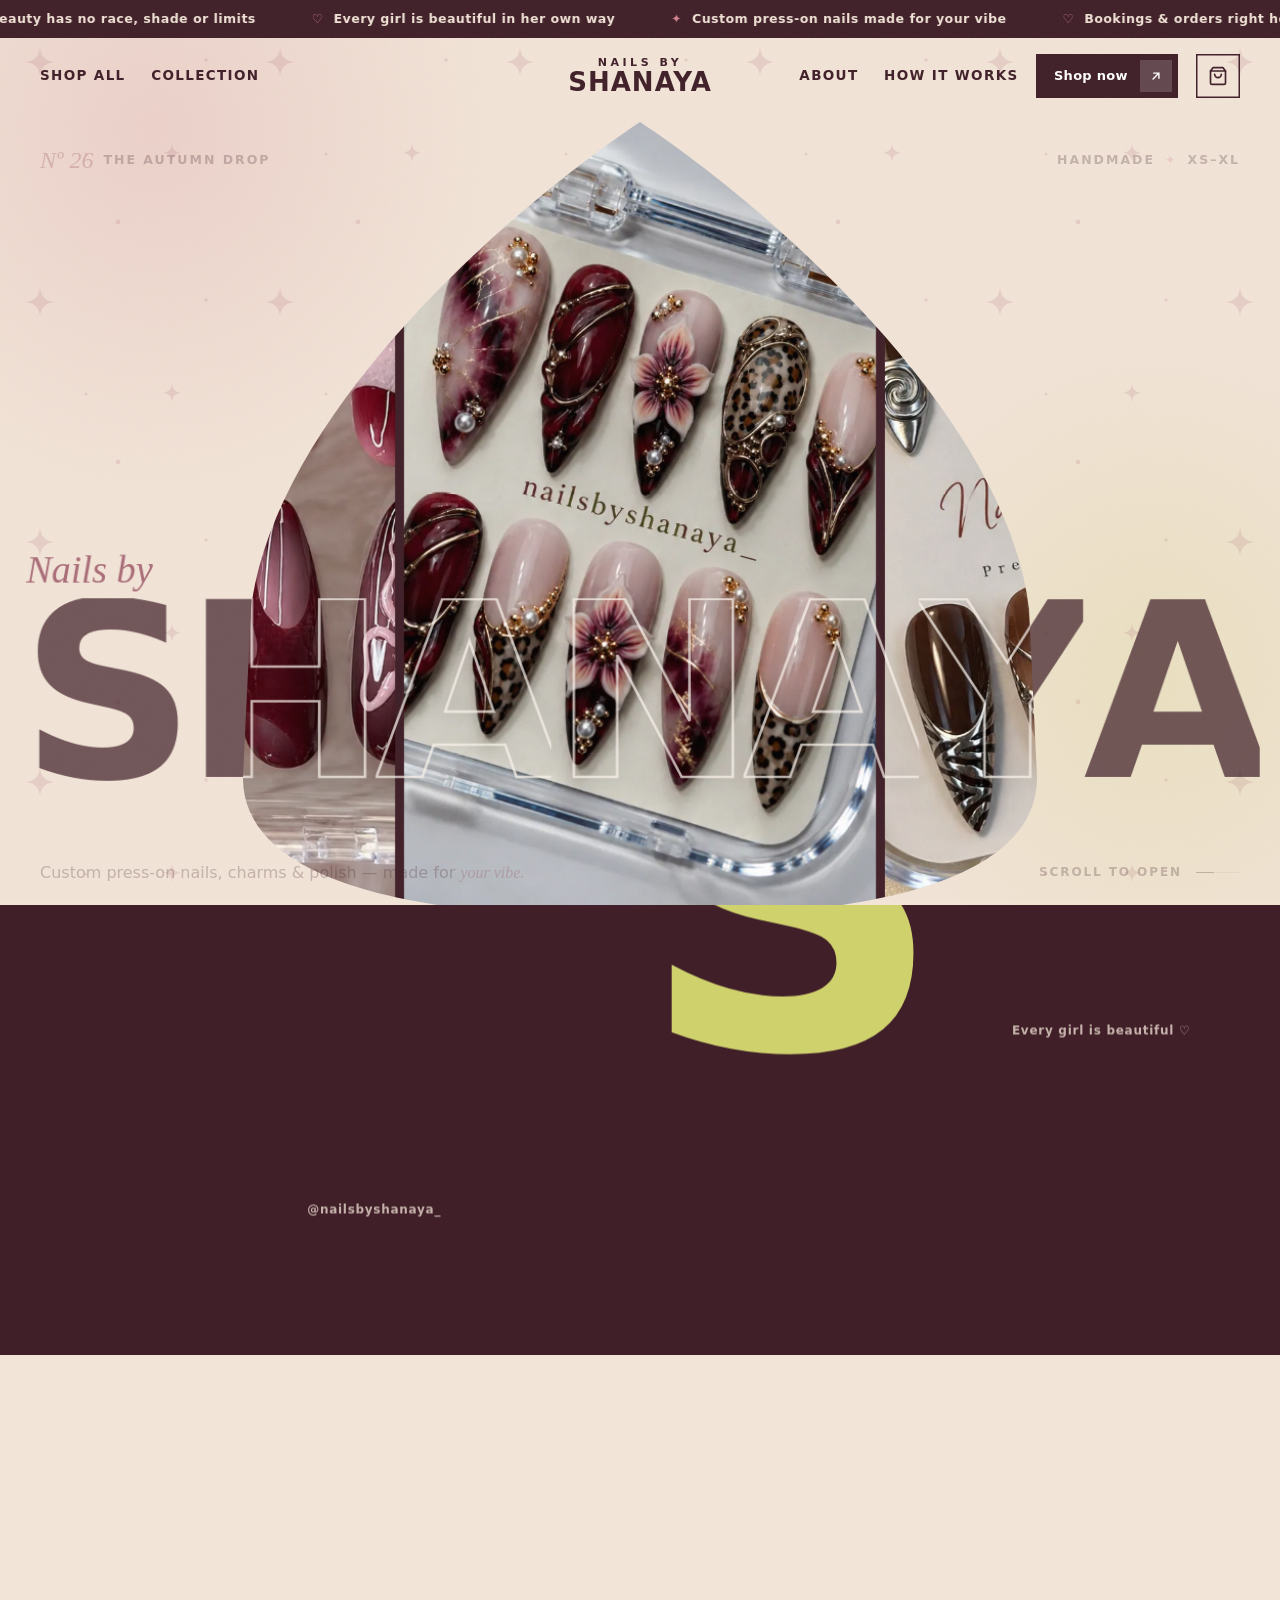
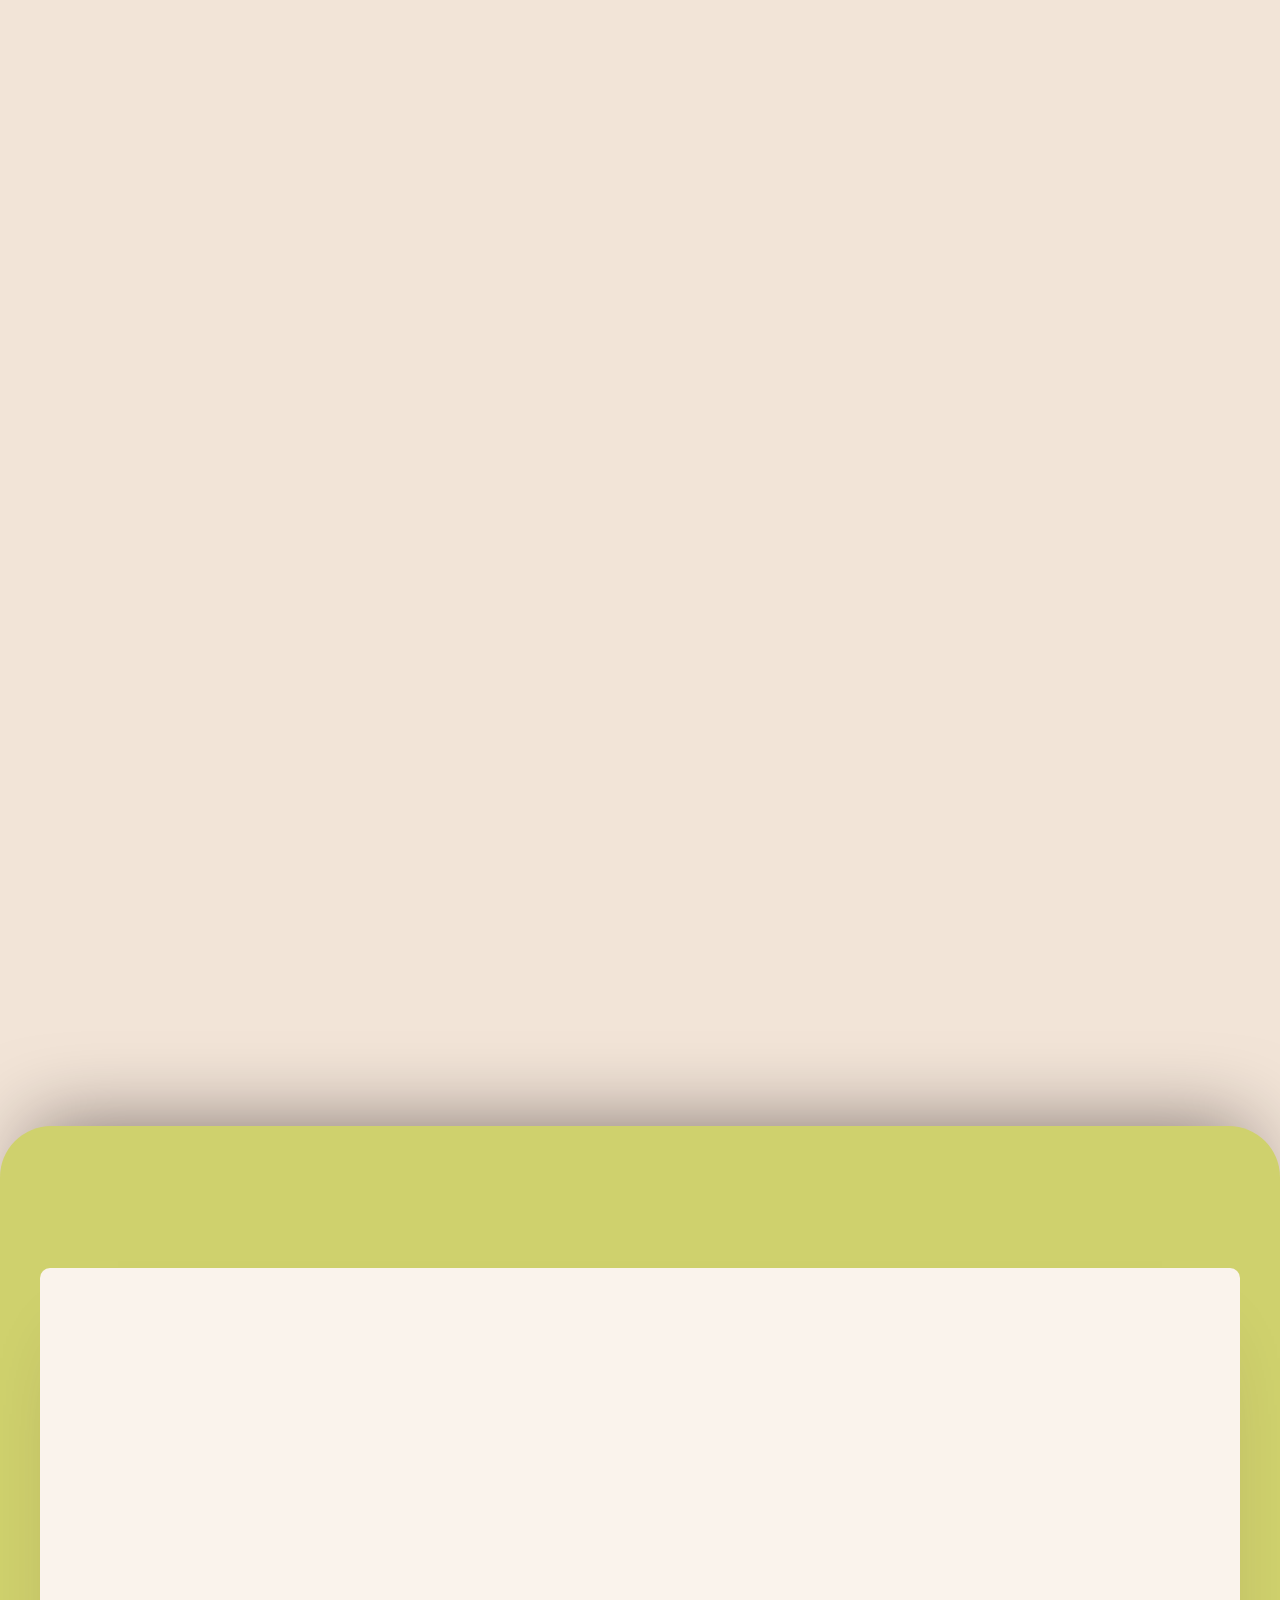
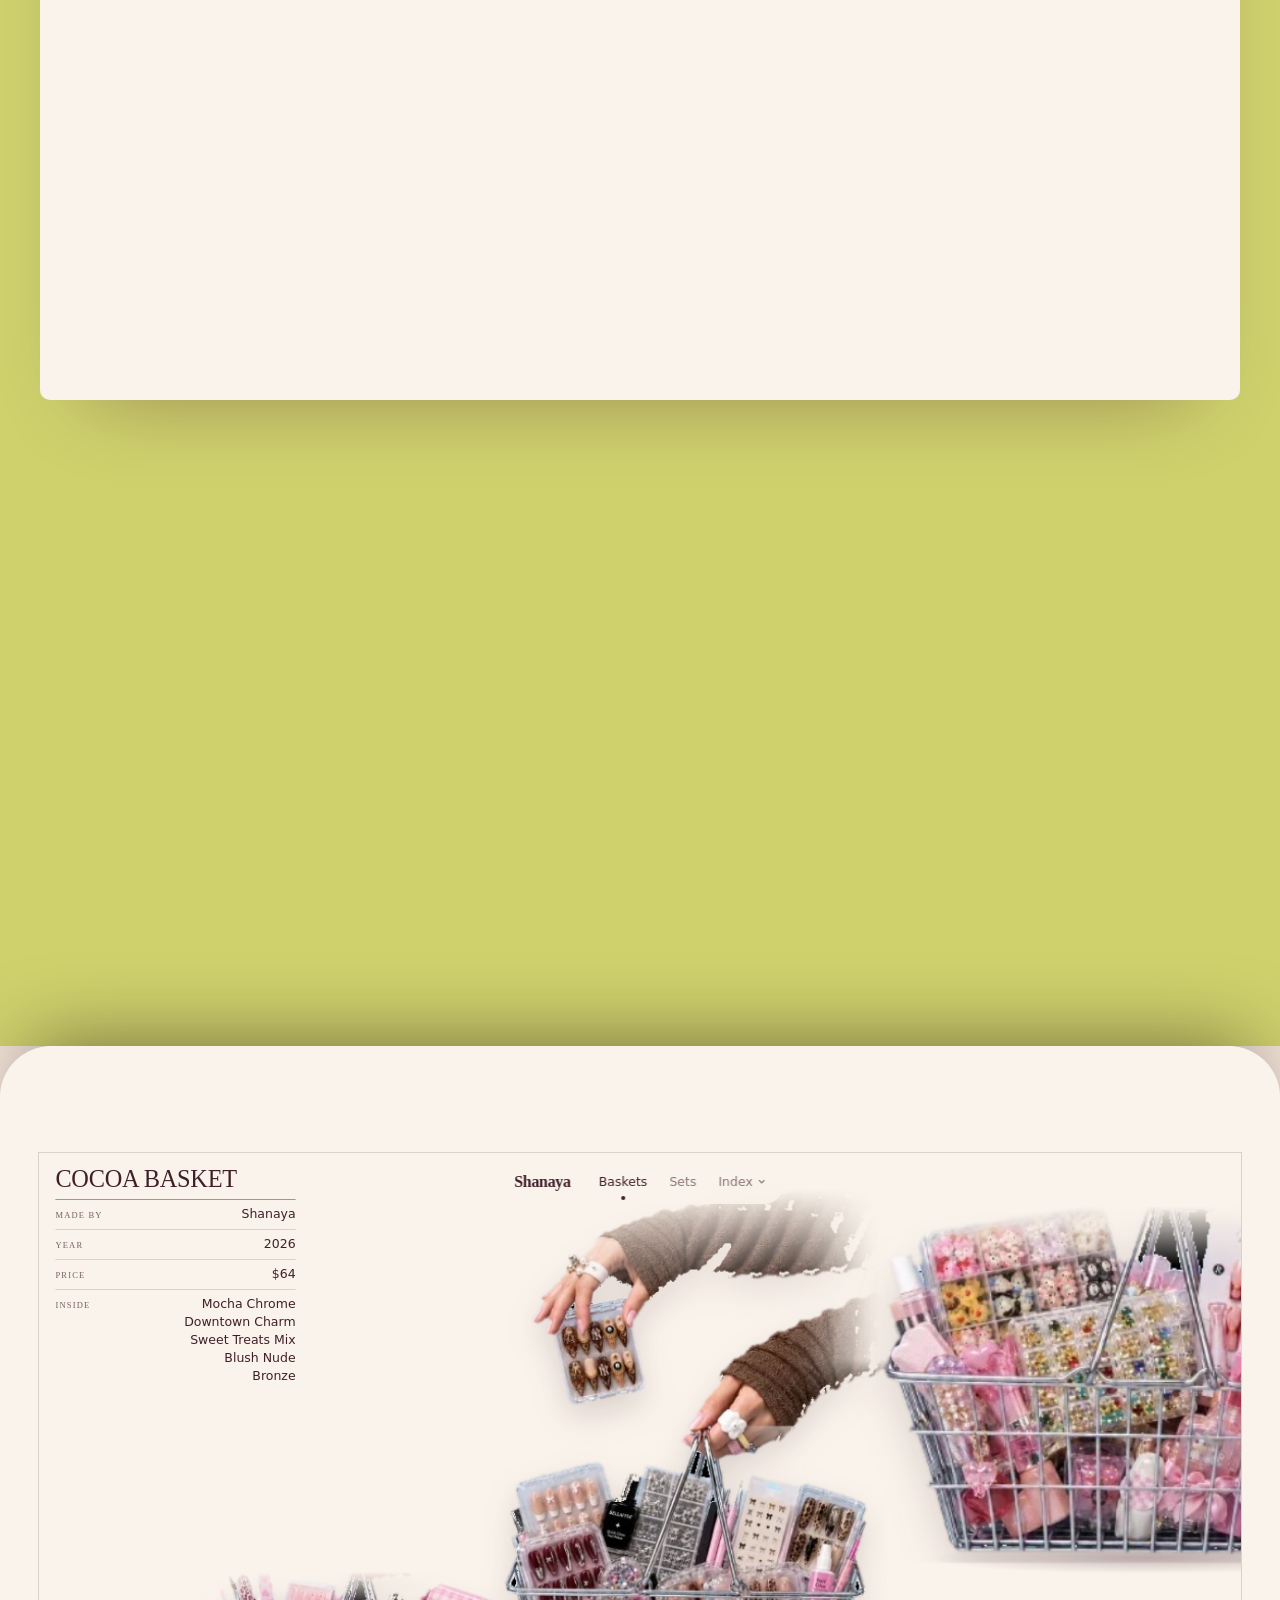
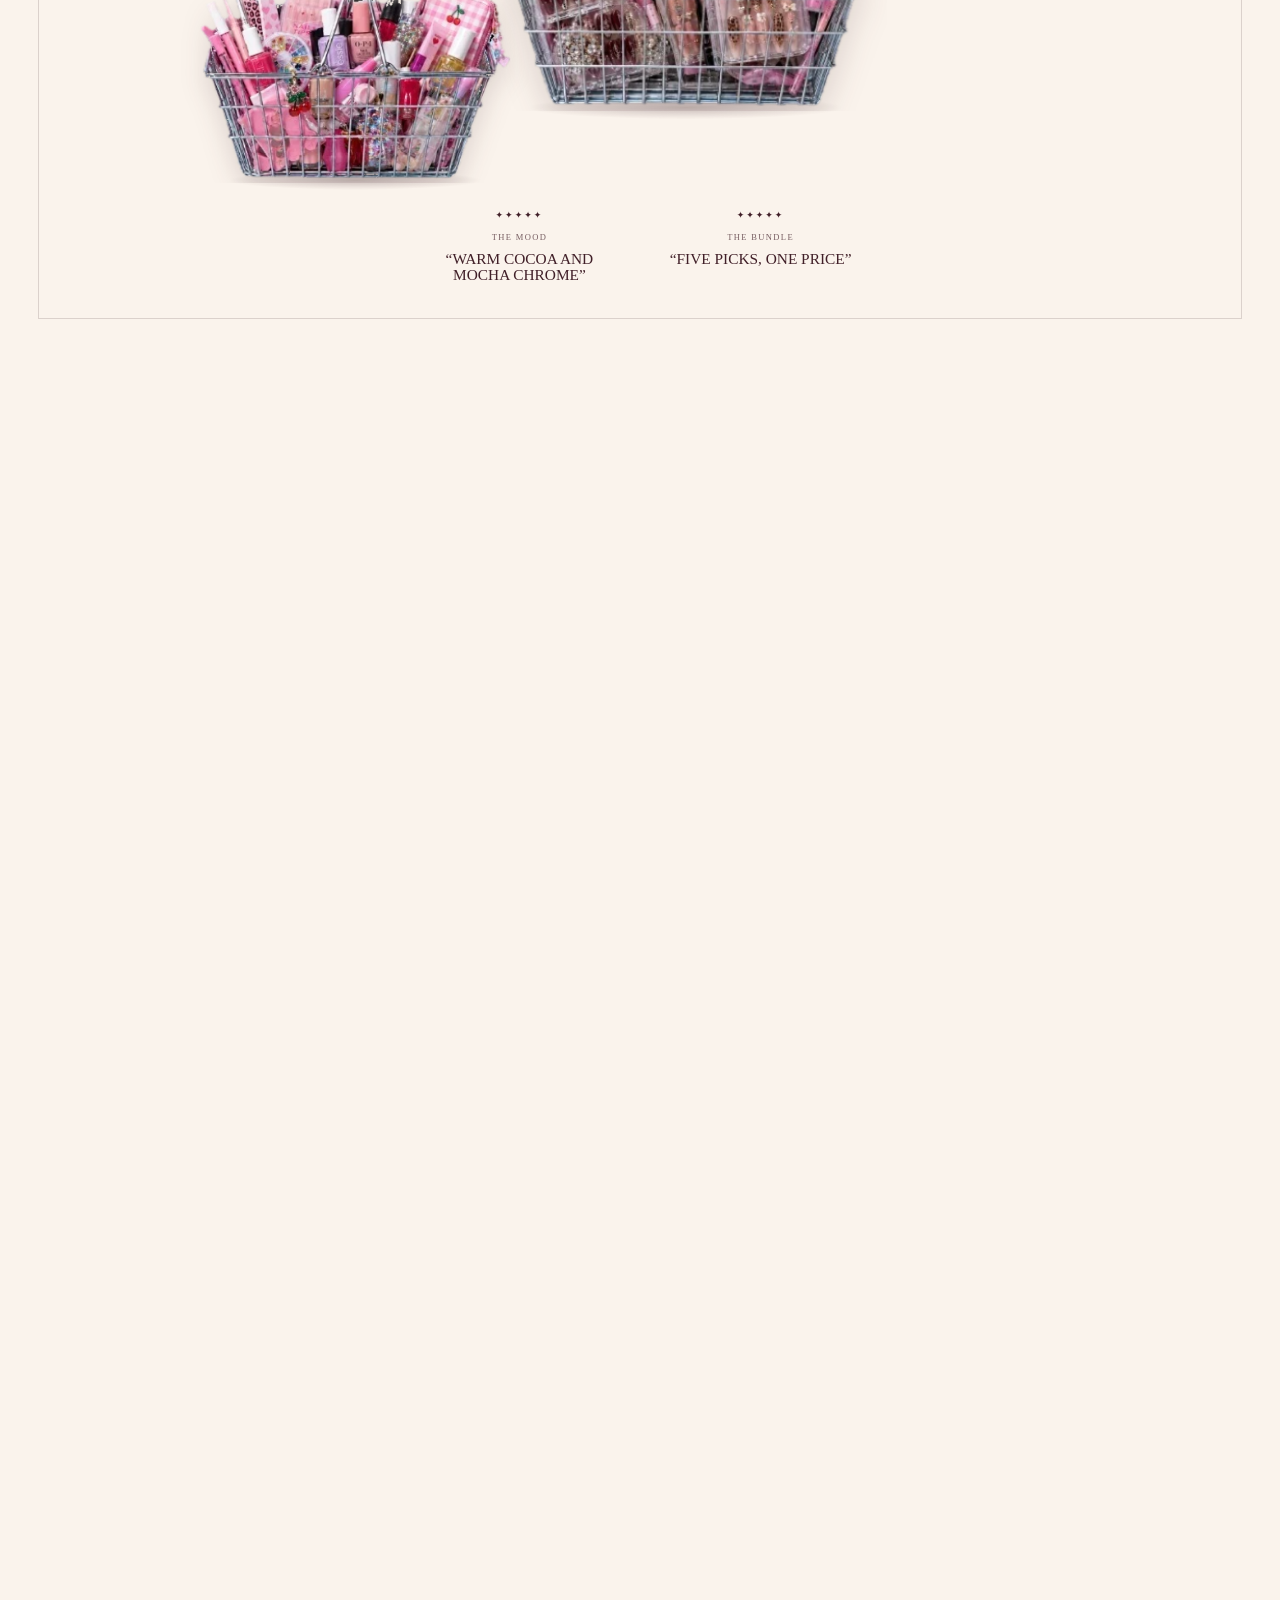
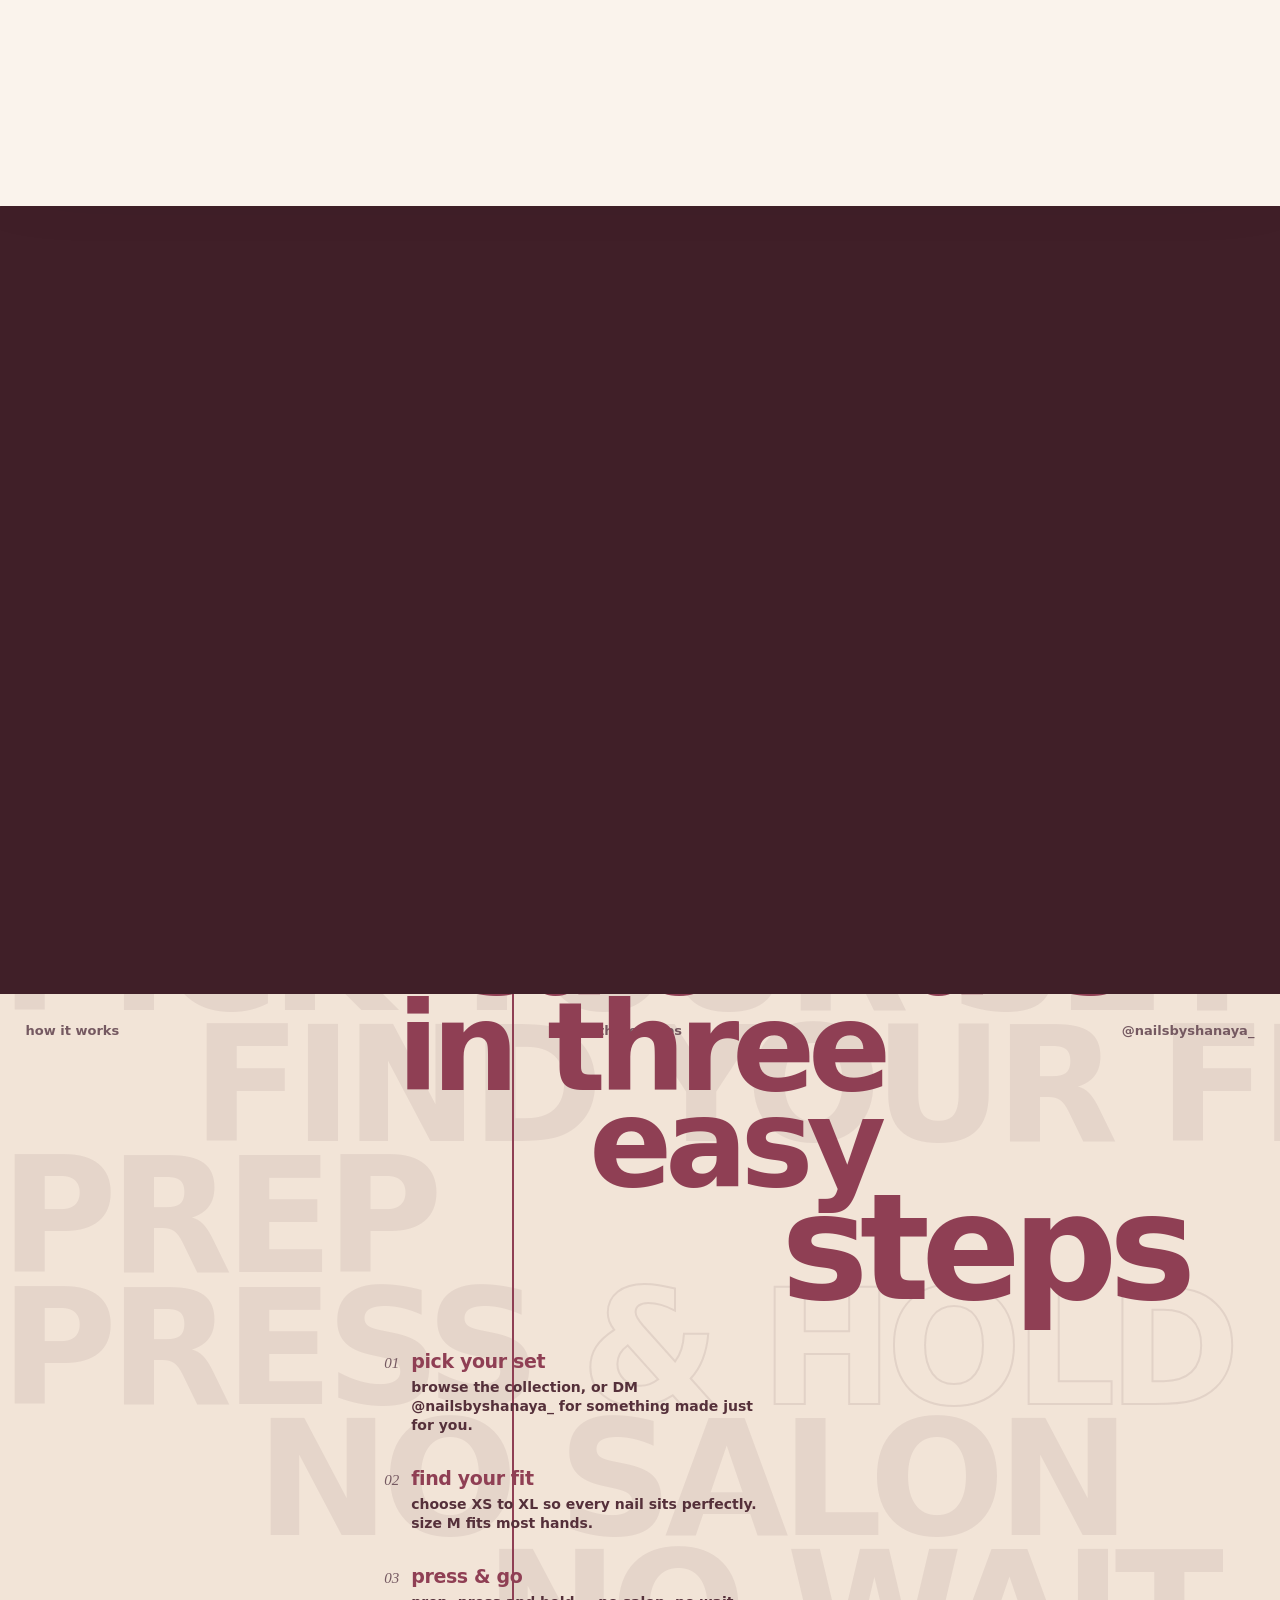
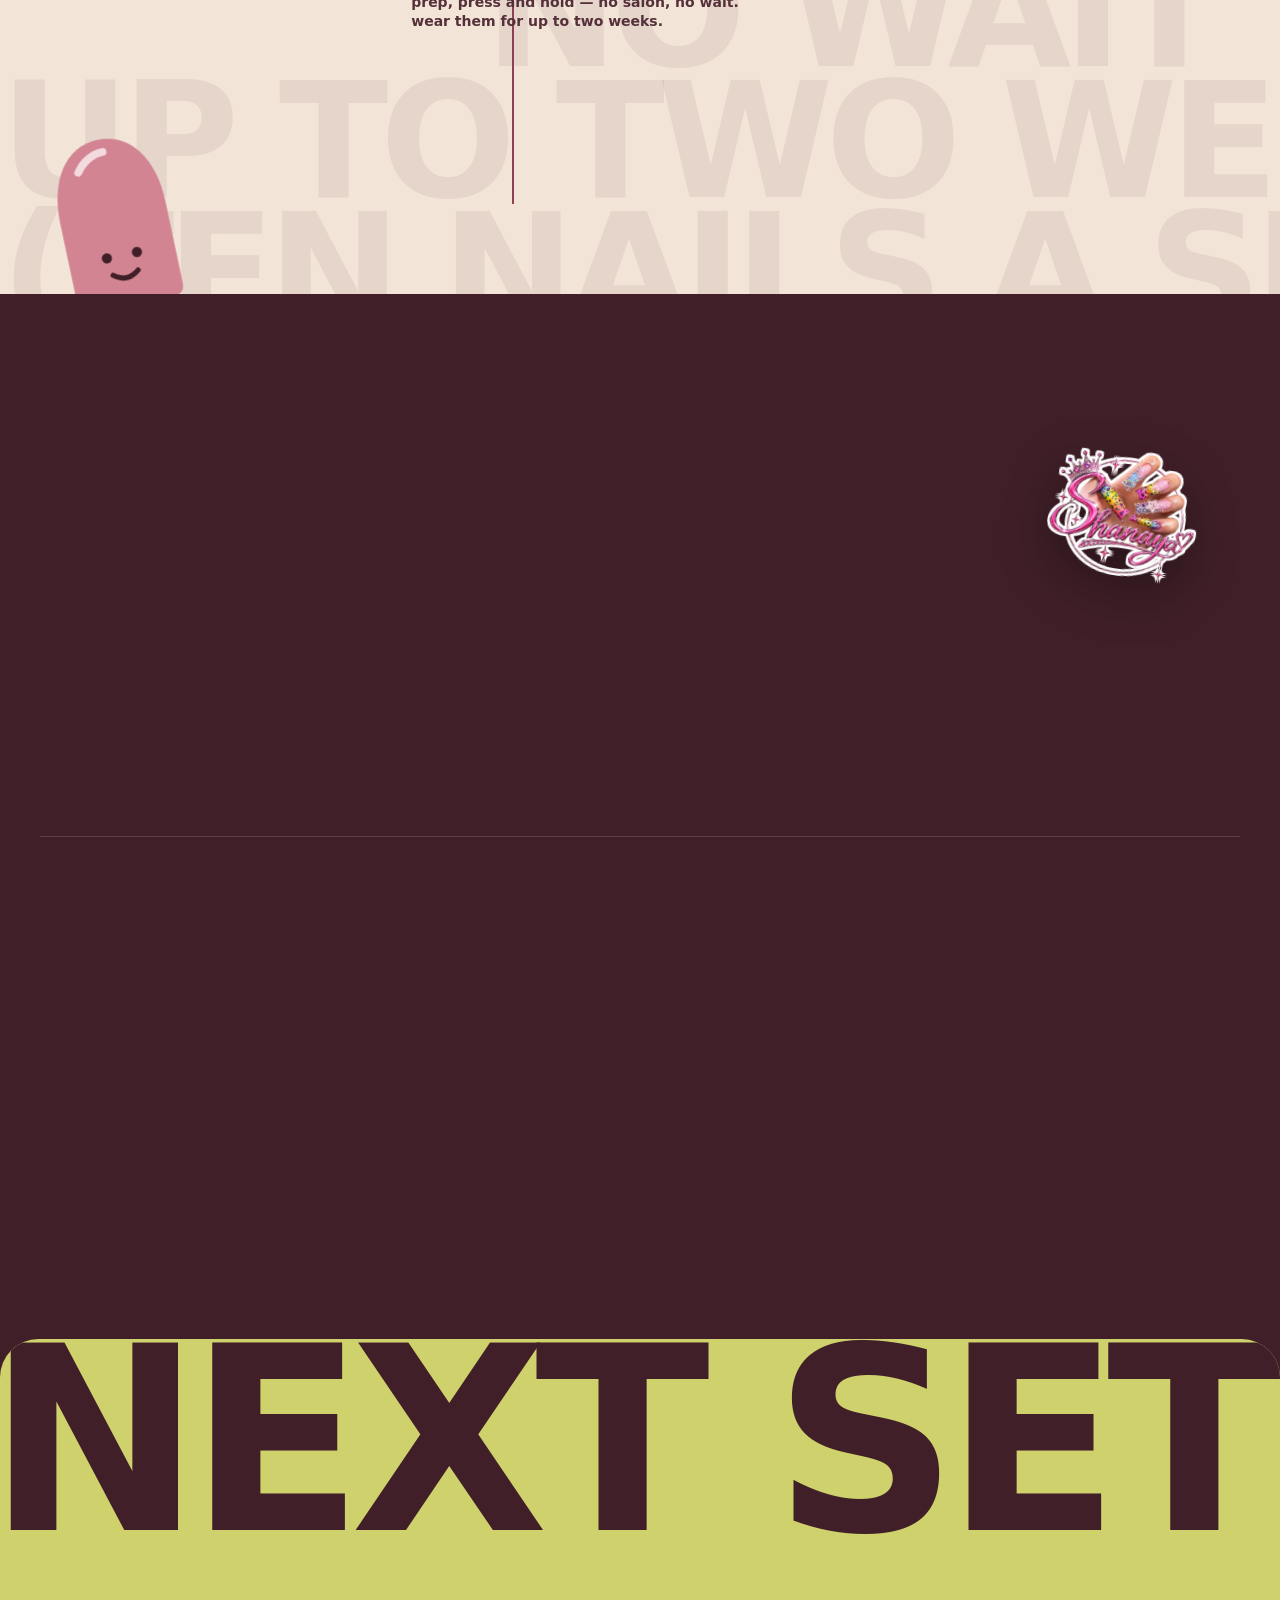
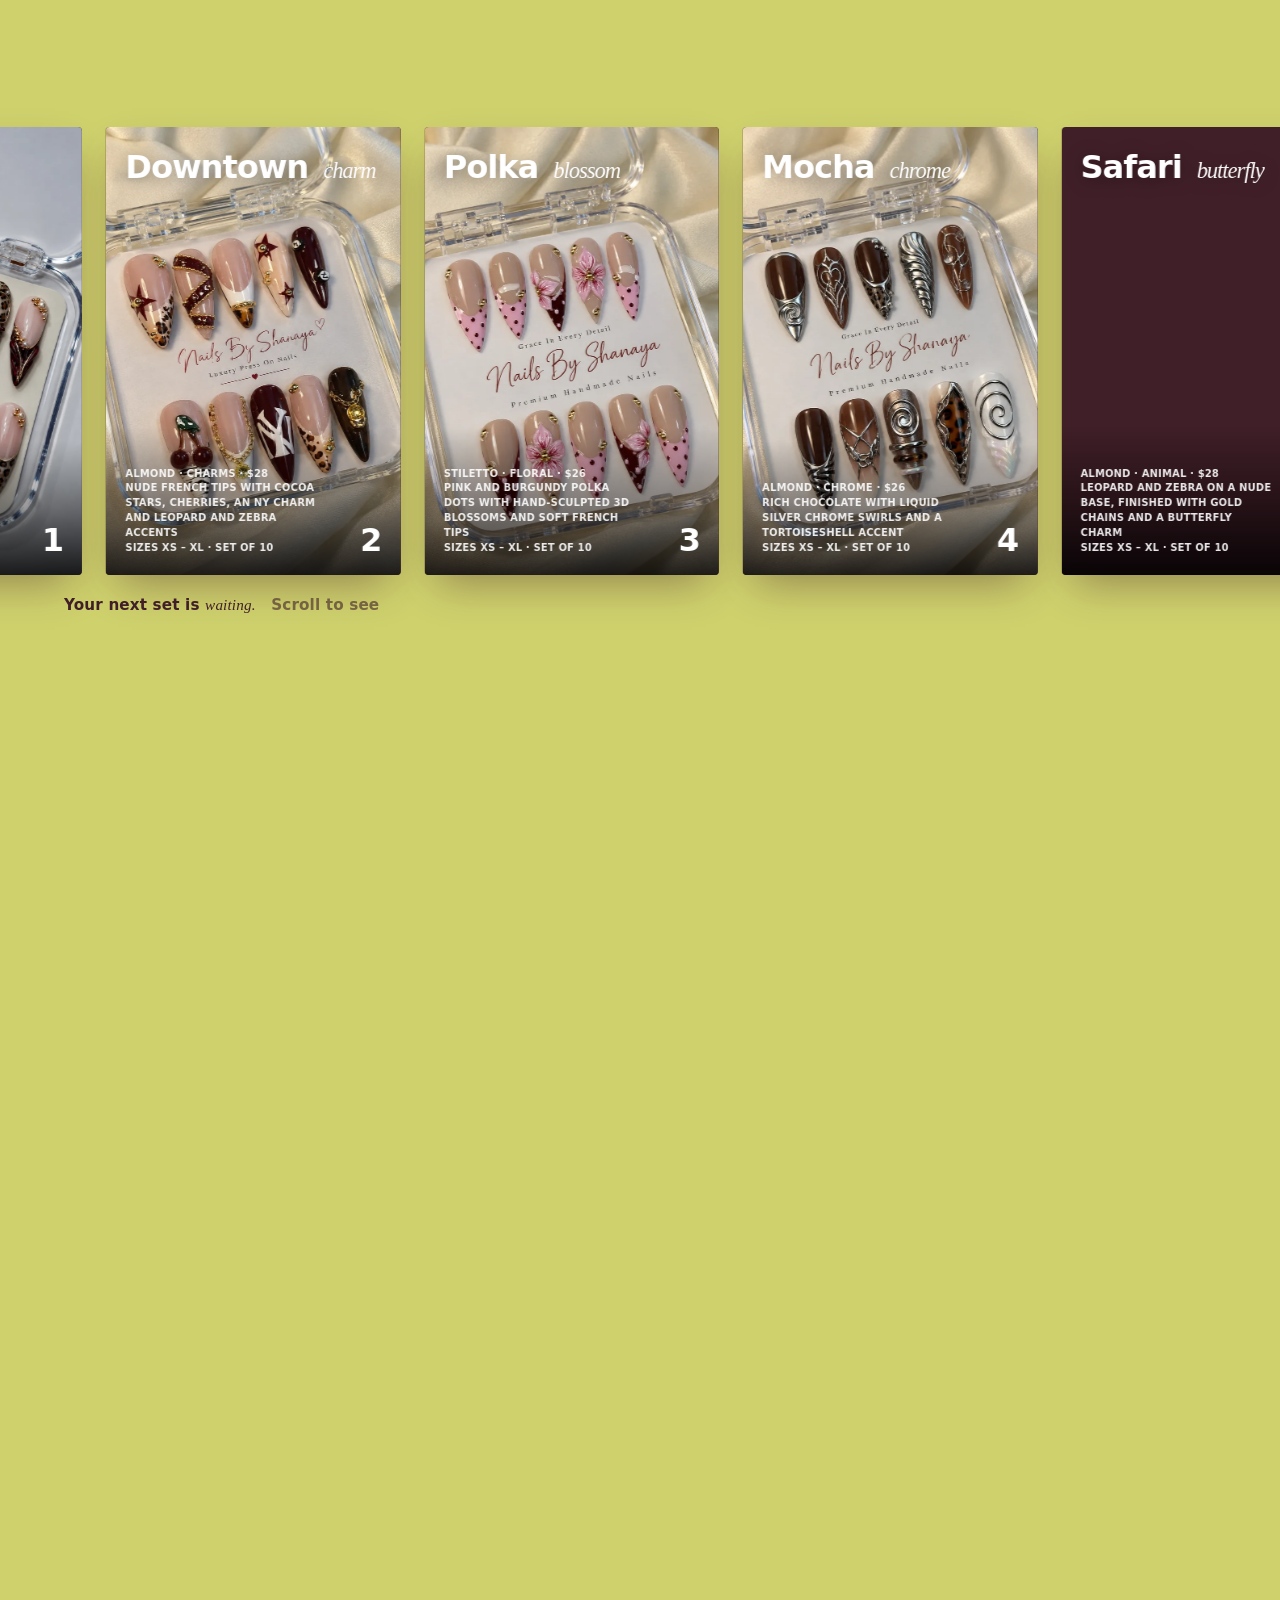
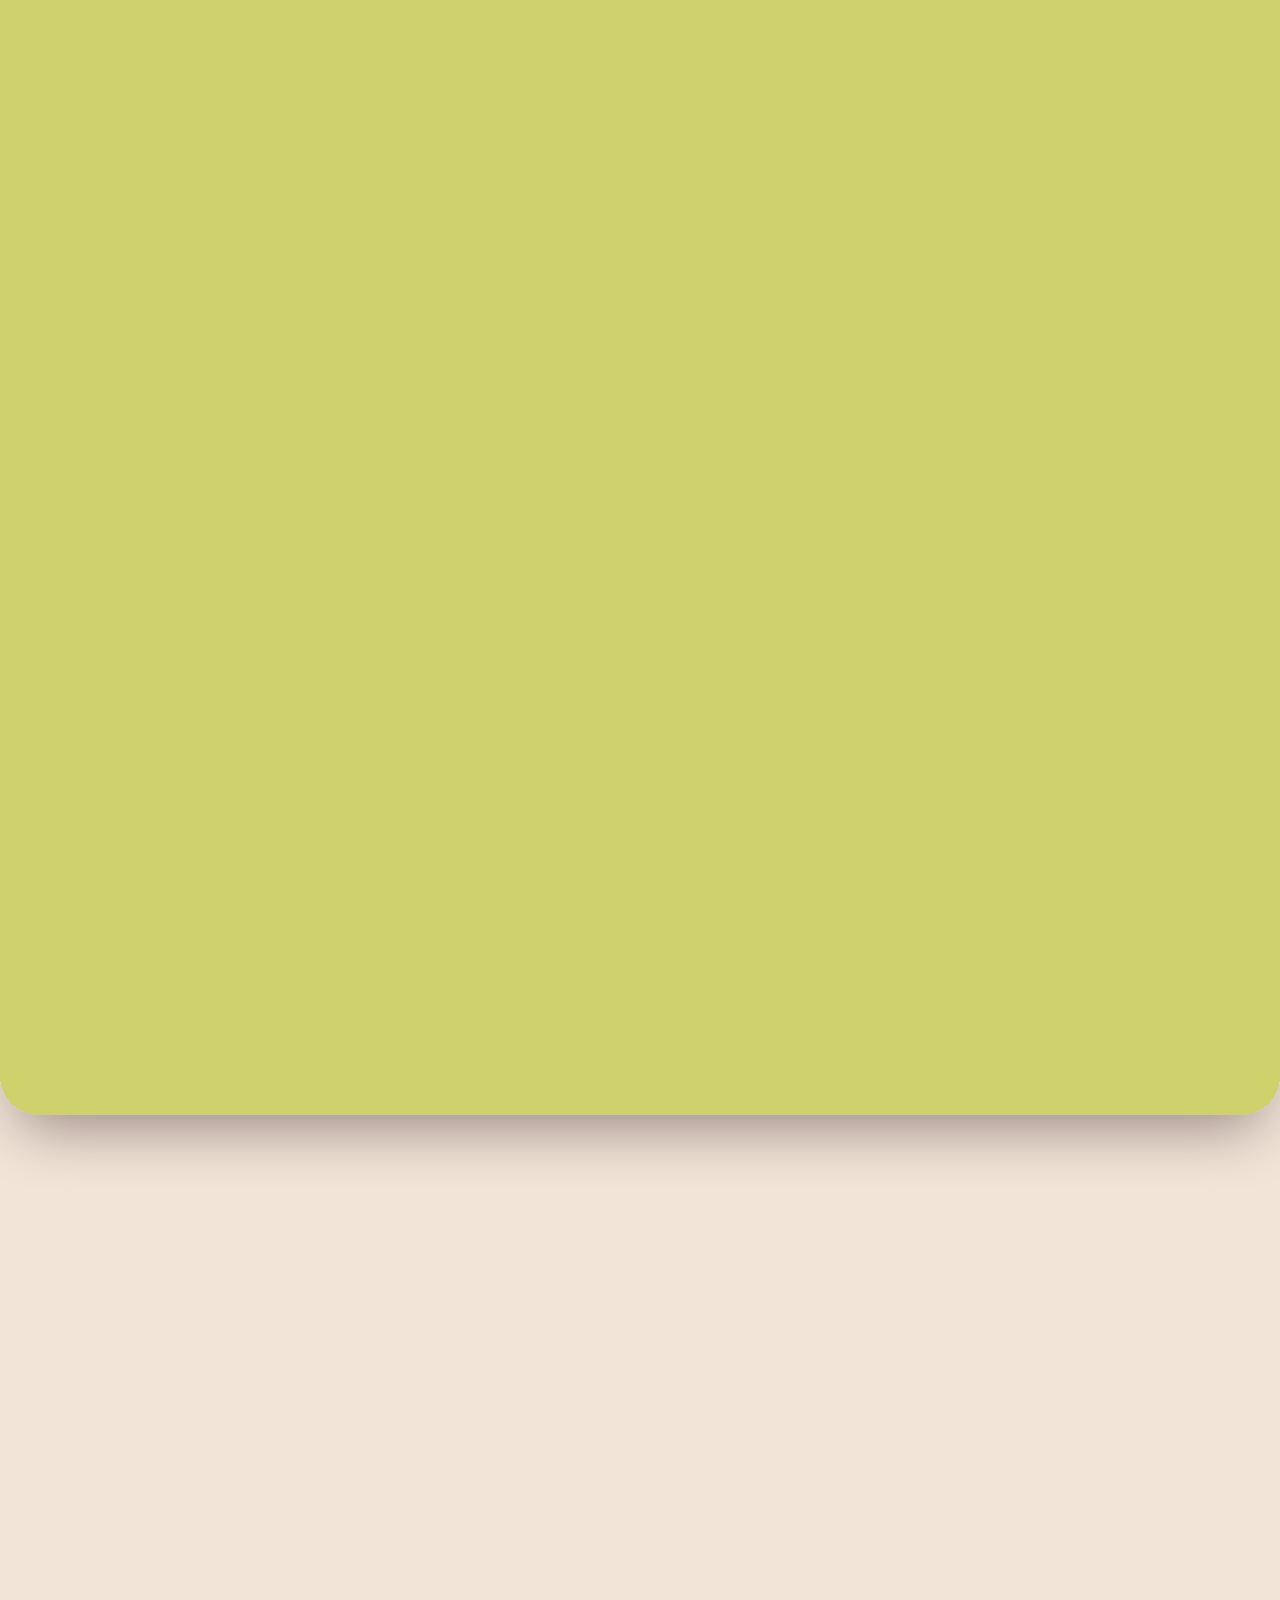
==== commit c255aefe: "Prices down a little more Press-on sets $26-30, charm boxes $9, polish $5-28 by brand (Chanel $28, E" ====
--- a/index.html
+++ b/index.html
@@ -156,7 +156,7 @@
           <img src="images/press-ons/bow-and-cherry.webp" alt="" />
           <span class="mh__pill mh__pill--a">✦ Trending this week</span>
           <span class="mh__pill mh__pill--b">♡ Handmade by Shanaya</span>
-          <span class="mh__card"><span class="mh__kicker">Bestseller</span><span class="mh__name">Bow &amp; Cherry</span><span class="mh__row"><span class="mh__price"><span data-usd="32">$32</span> · Stiletto</span><span class="mh__go"><svg width="18" height="18" viewBox="0 0 24 24" fill="none" stroke="currentColor" stroke-width="2.4" stroke-linecap="round" stroke-linejoin="round" aria-hidden="true"><path d="M5 12h14M13 6l6 6-6 6"/></svg></span></span></span>
+          <span class="mh__card"><span class="mh__kicker">Bestseller</span><span class="mh__name">Bow &amp; Cherry</span><span class="mh__row"><span class="mh__price"><span data-usd="30">$30</span> · Stiletto</span><span class="mh__go"><svg width="18" height="18" viewBox="0 0 24 24" fill="none" stroke="currentColor" stroke-width="2.4" stroke-linecap="round" stroke-linejoin="round" aria-hidden="true"><path d="M5 12h14M13 6l6 6-6 6"/></svg></span></span></span>
         </button>
         <div class="mh__stats">
           <div><b>12</b><span>Sets</span></div><div><b>XS–XL</b><span>Sizes</span></div><div><b>Fri</b><span>New drops</span></div>
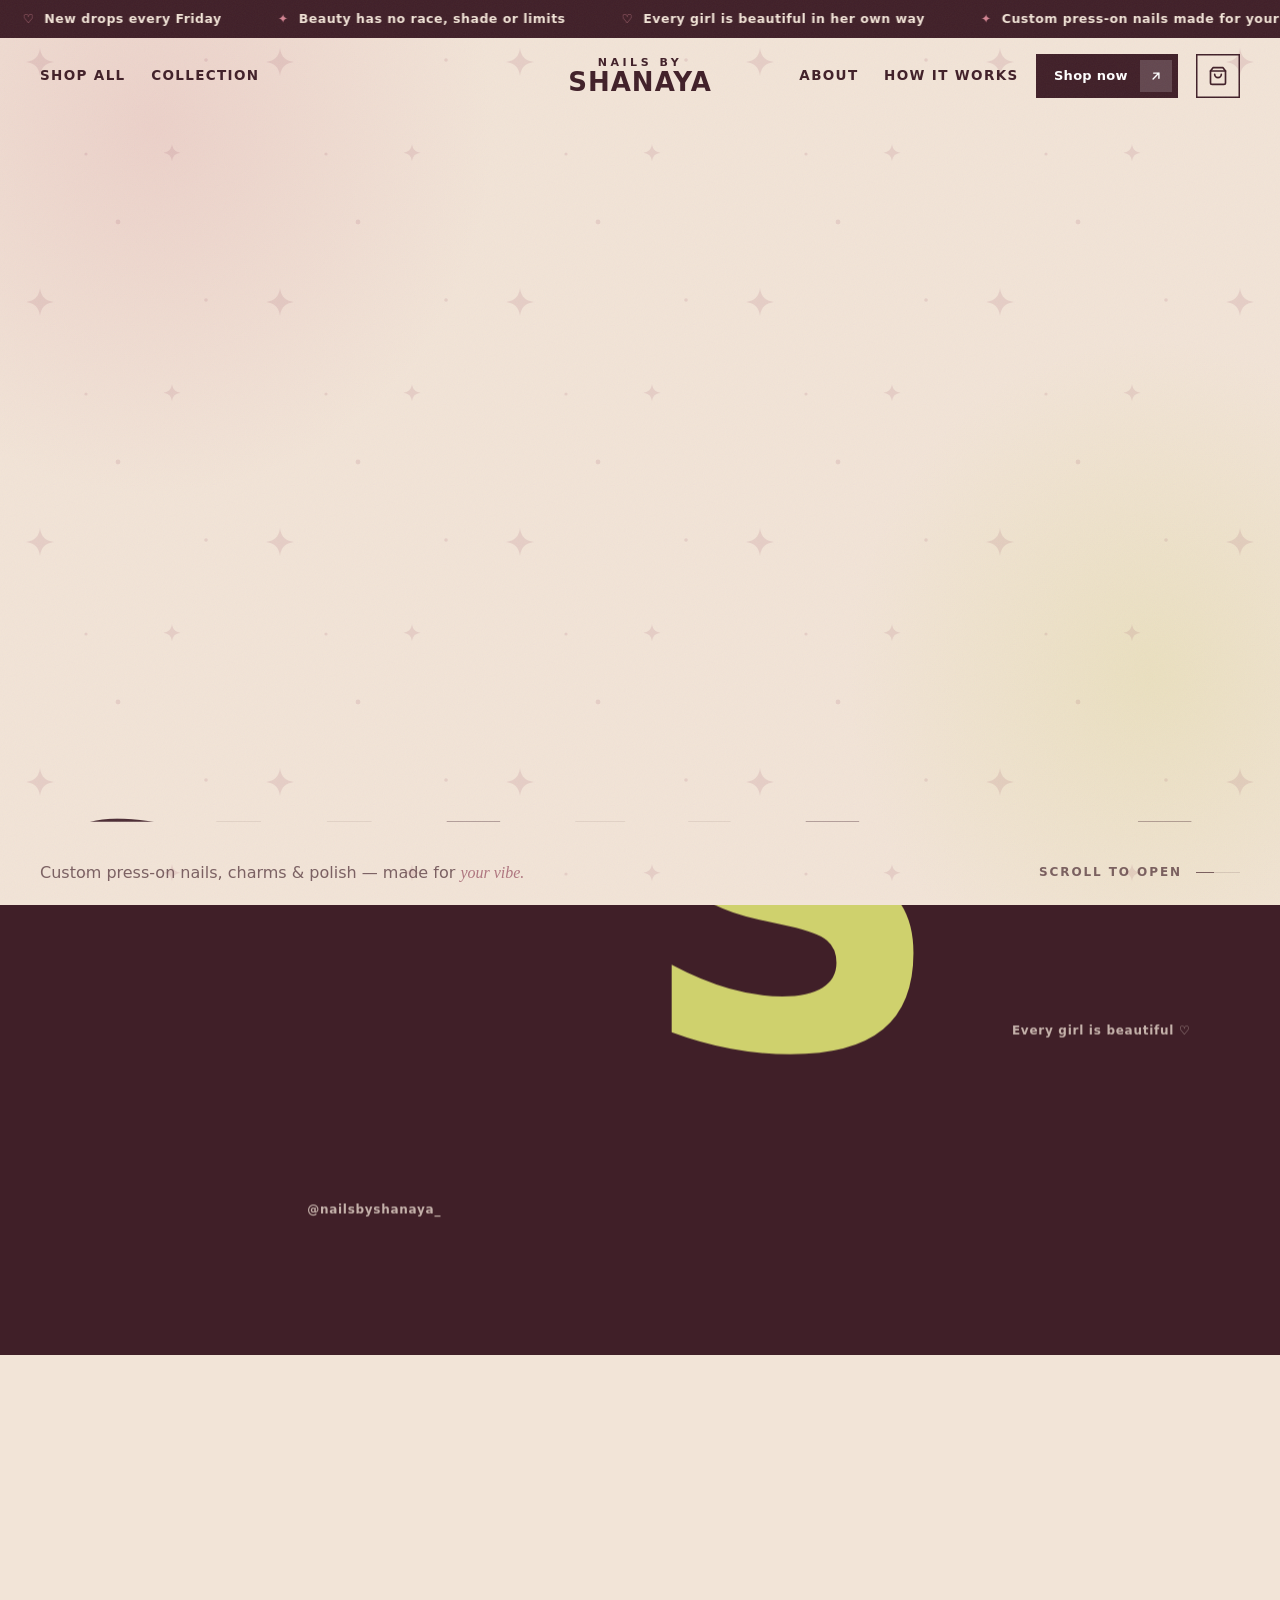
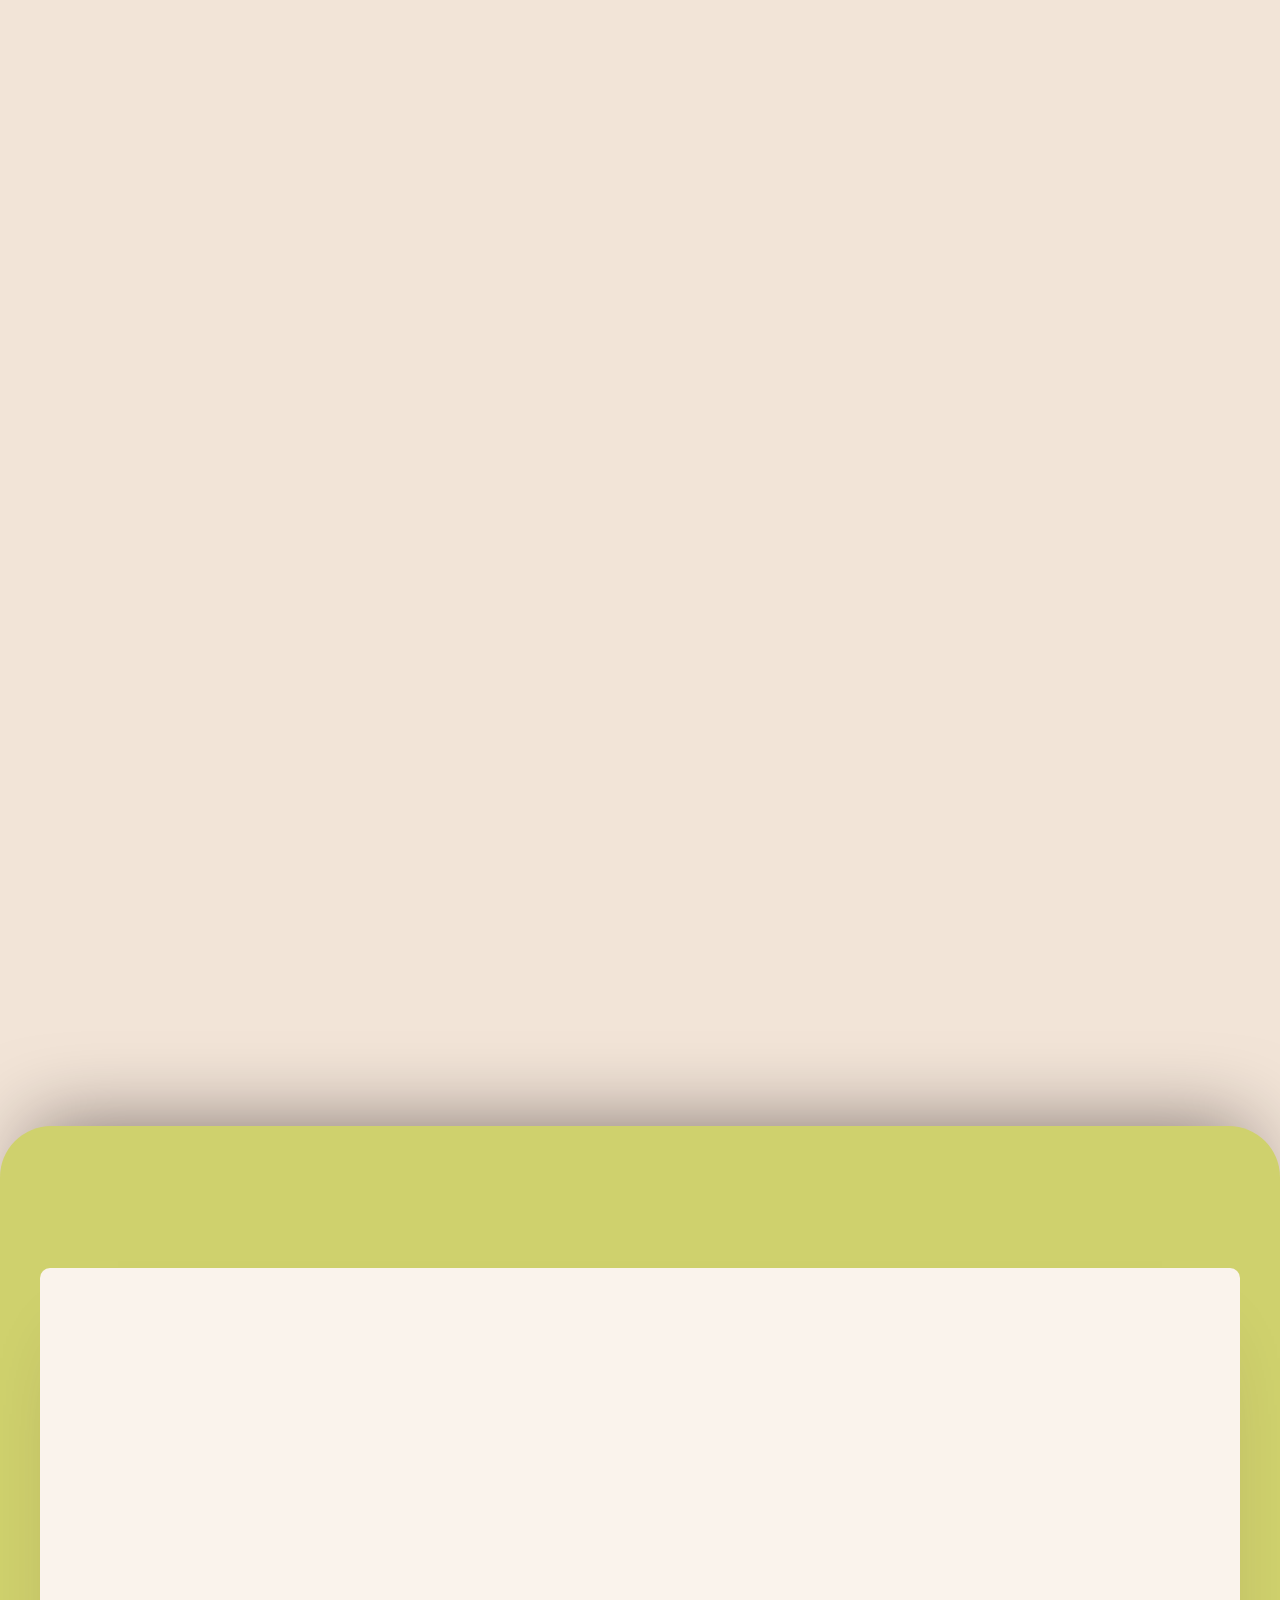
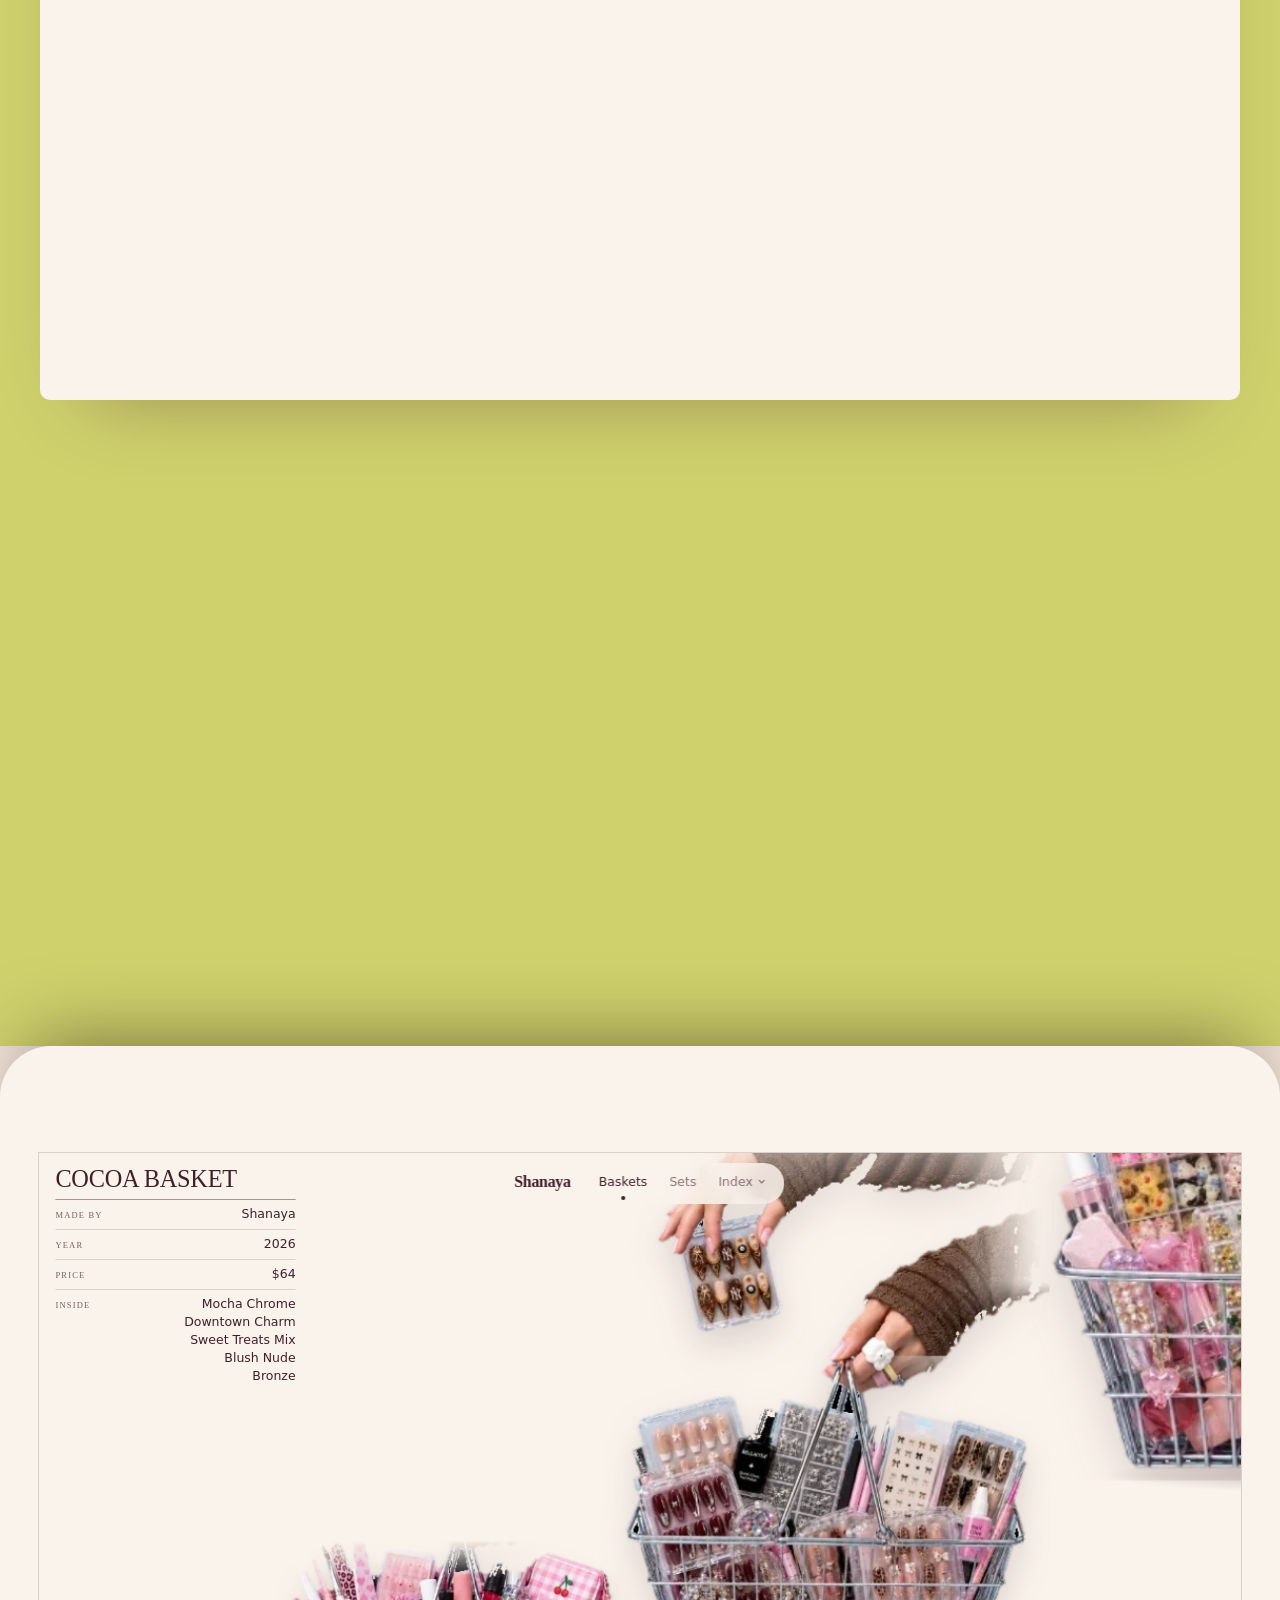
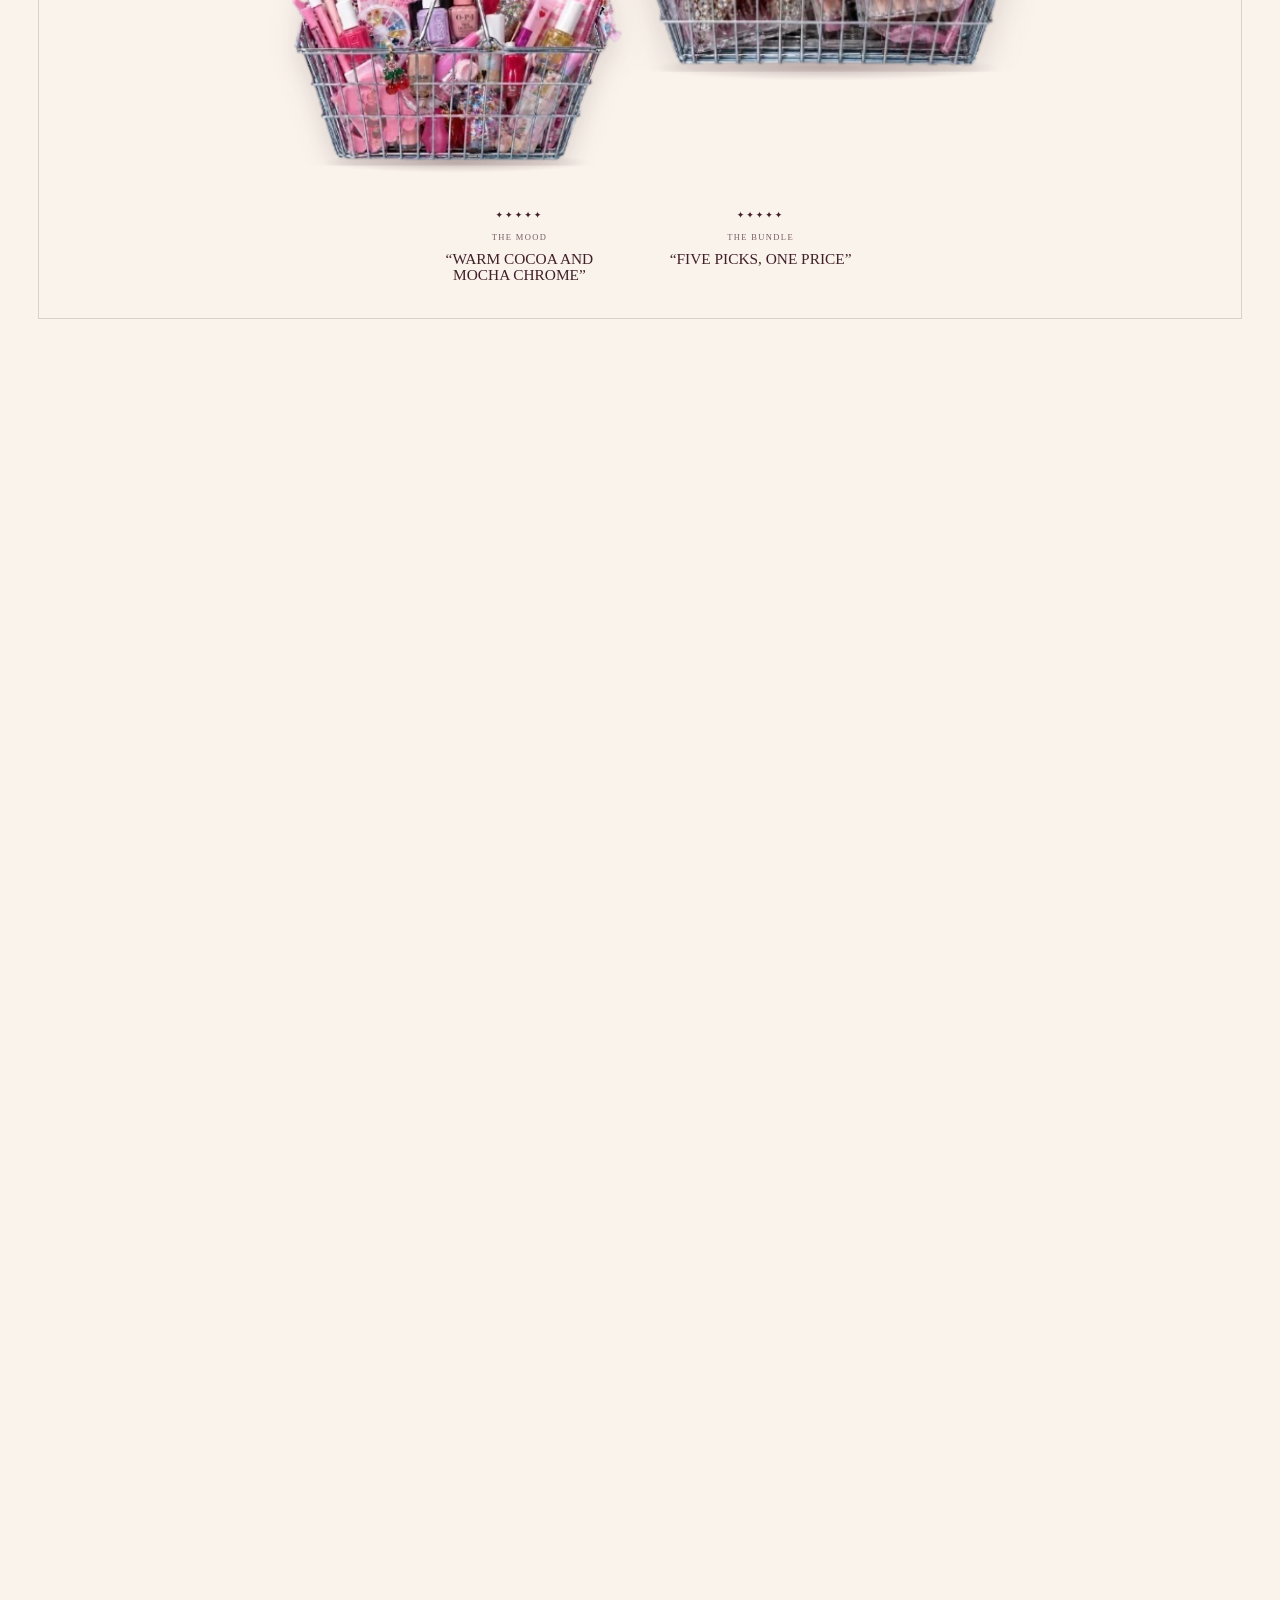
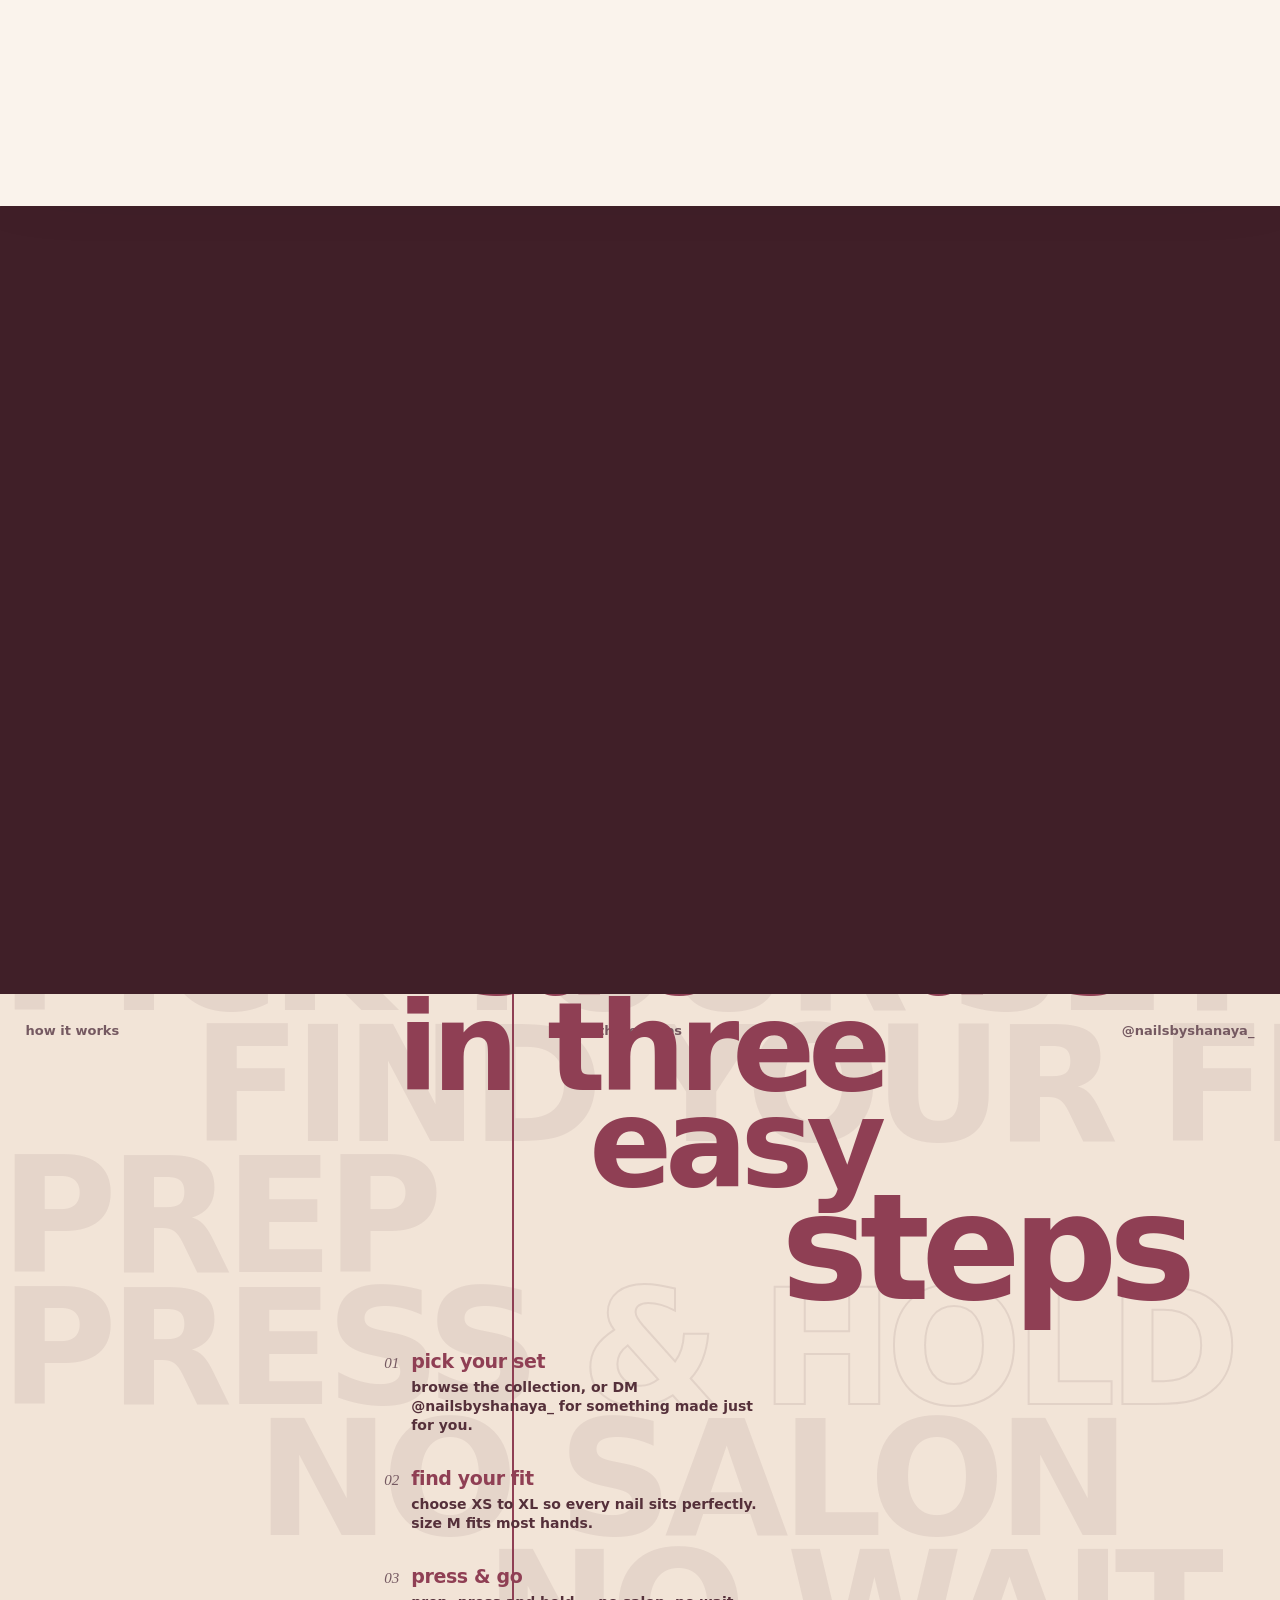
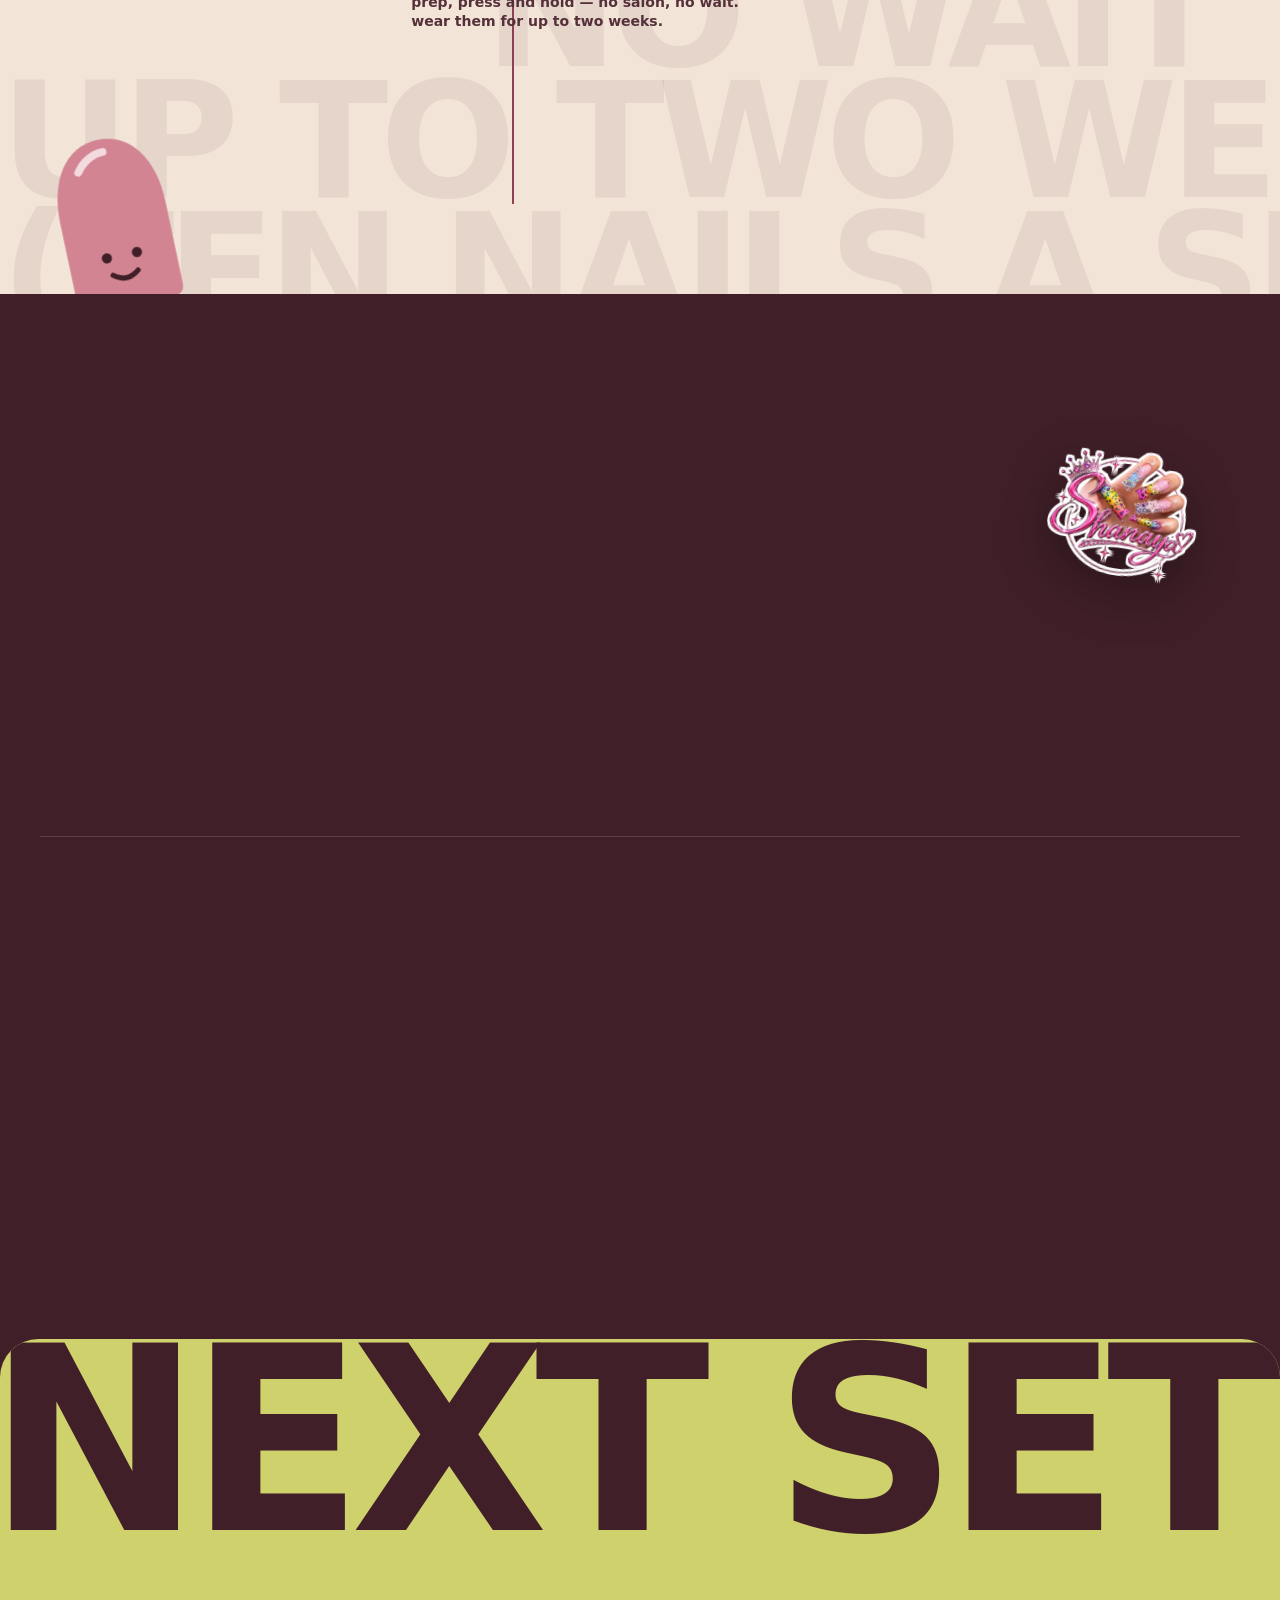
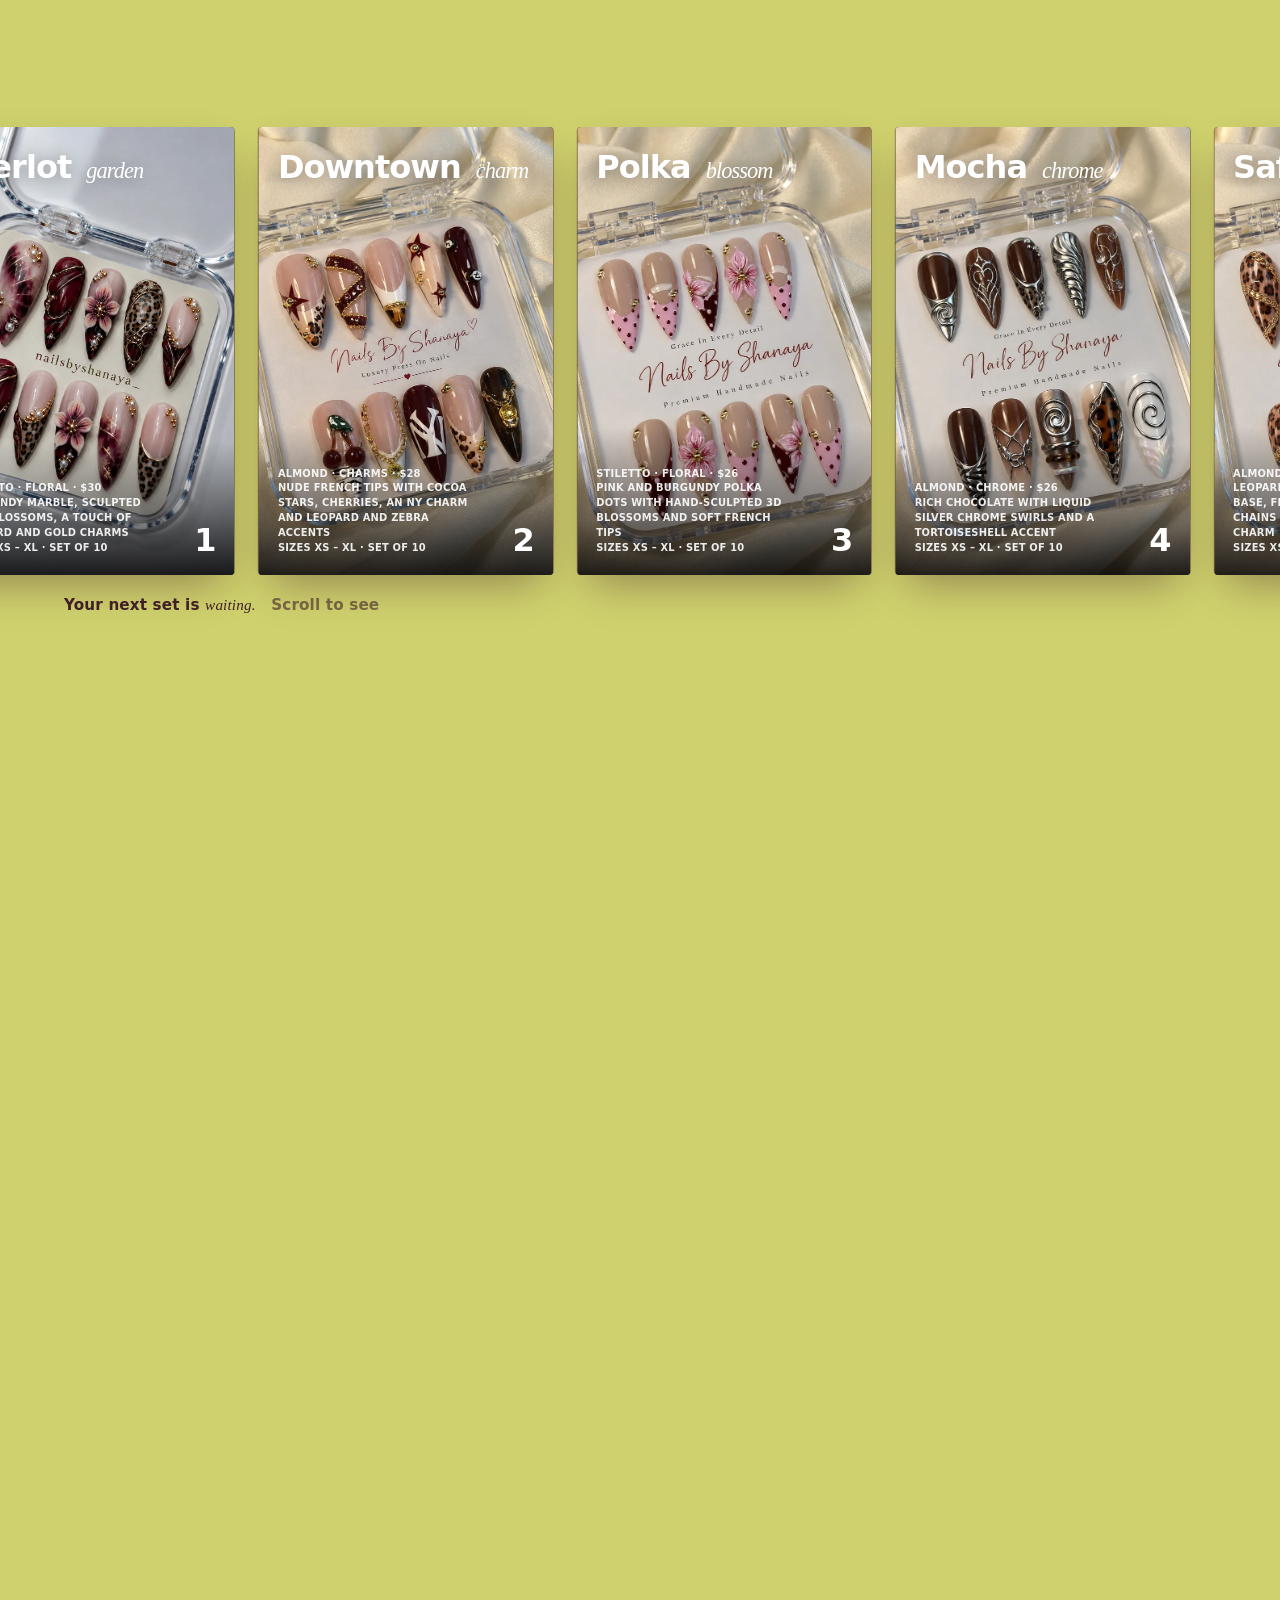
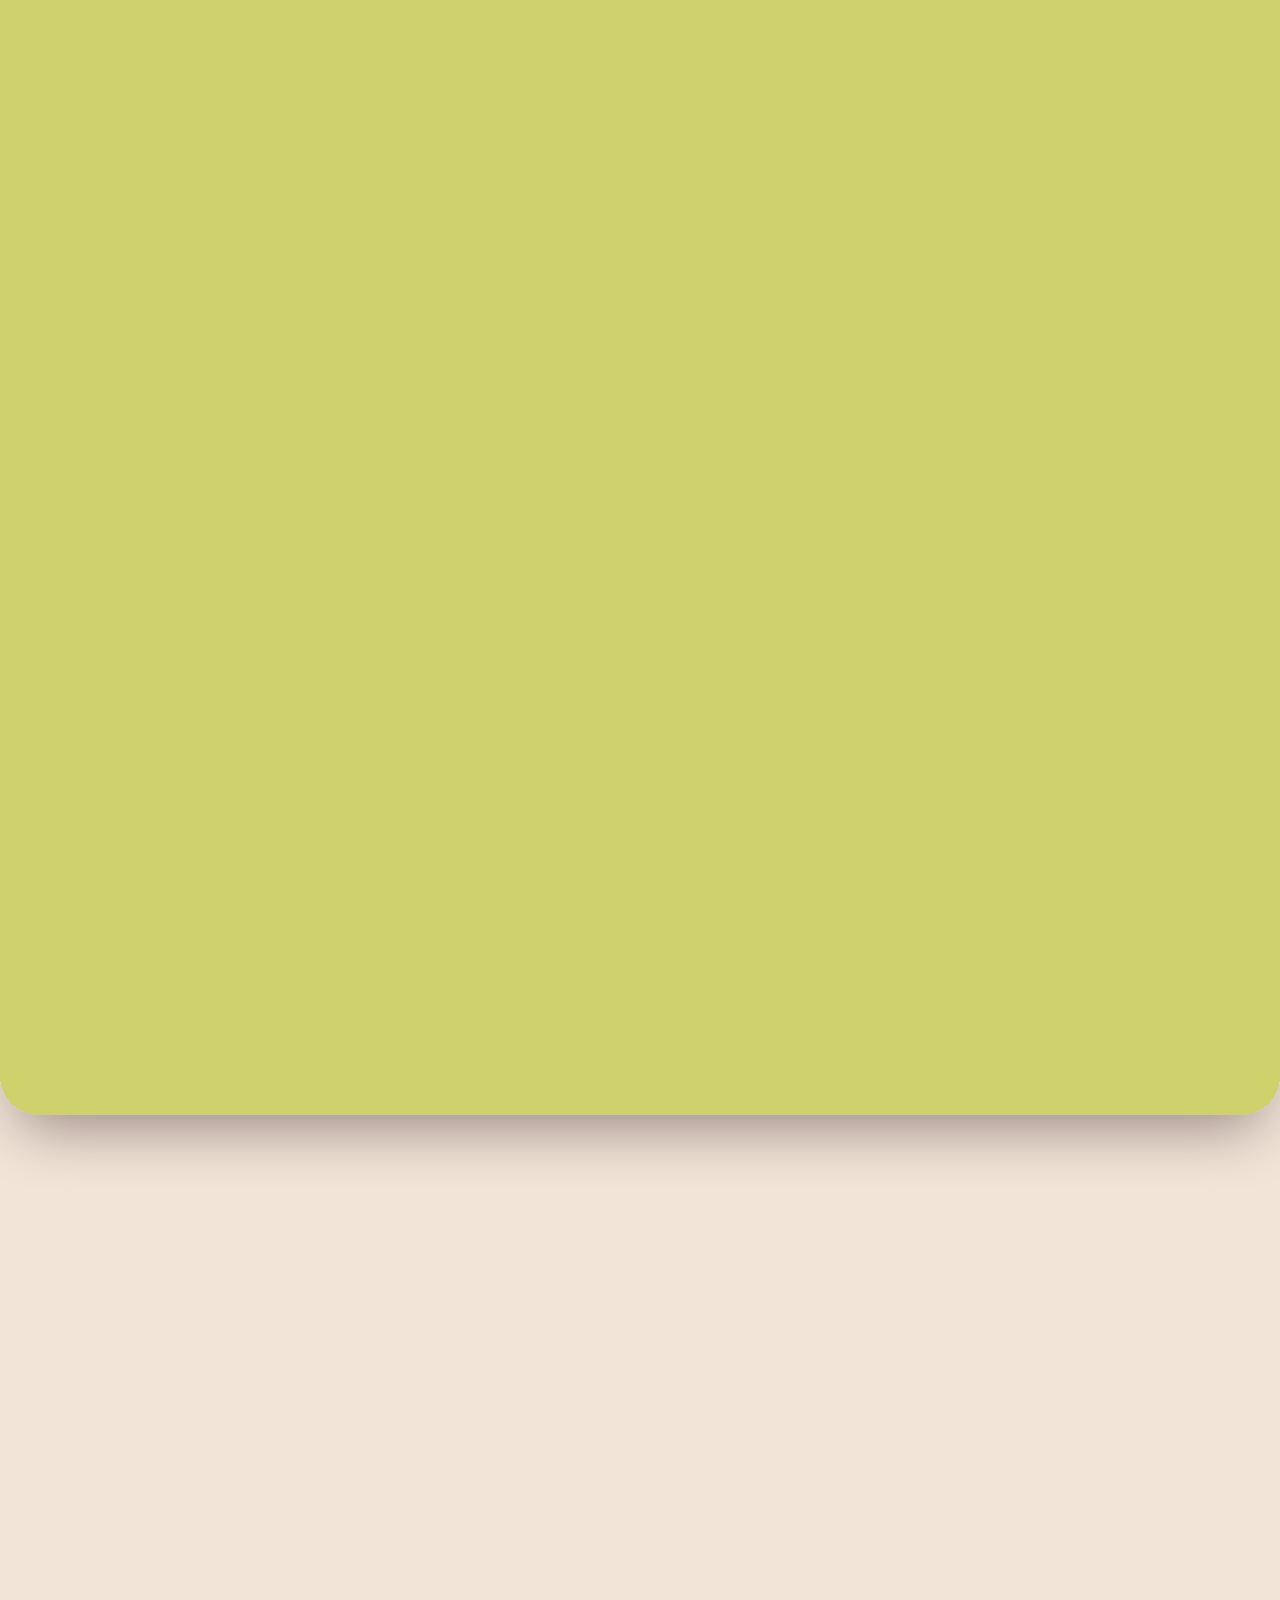
==== commit fbc3753d: "Shipping $15, free on orders of $70 or more (Shanaya's real courier cost) Co-Authored-By: Claude Opu" ====
--- a/index.html
+++ b/index.html
@@ -42,7 +42,7 @@
           <span class="marquee__item"><i>✦</i> Custom press-on nails made for your vibe</span>
           <span class="marquee__item"><i>♡</i> Bookings &amp; orders right here on the site</span>
           <span class="marquee__item"><i>✦</i> New: nail charms, polish &amp; bundle baskets</span>
-          <span class="marquee__item"><i>✦</i> Free shipping on orders <span data-usd="45">$45</span>+</span>
+          <span class="marquee__item"><i>✦</i> Free shipping on orders <span data-usd="70">$70</span>+</span>
           <span class="marquee__item"><i>♡</i> New drops every Friday</span>
         </div>
       </div>
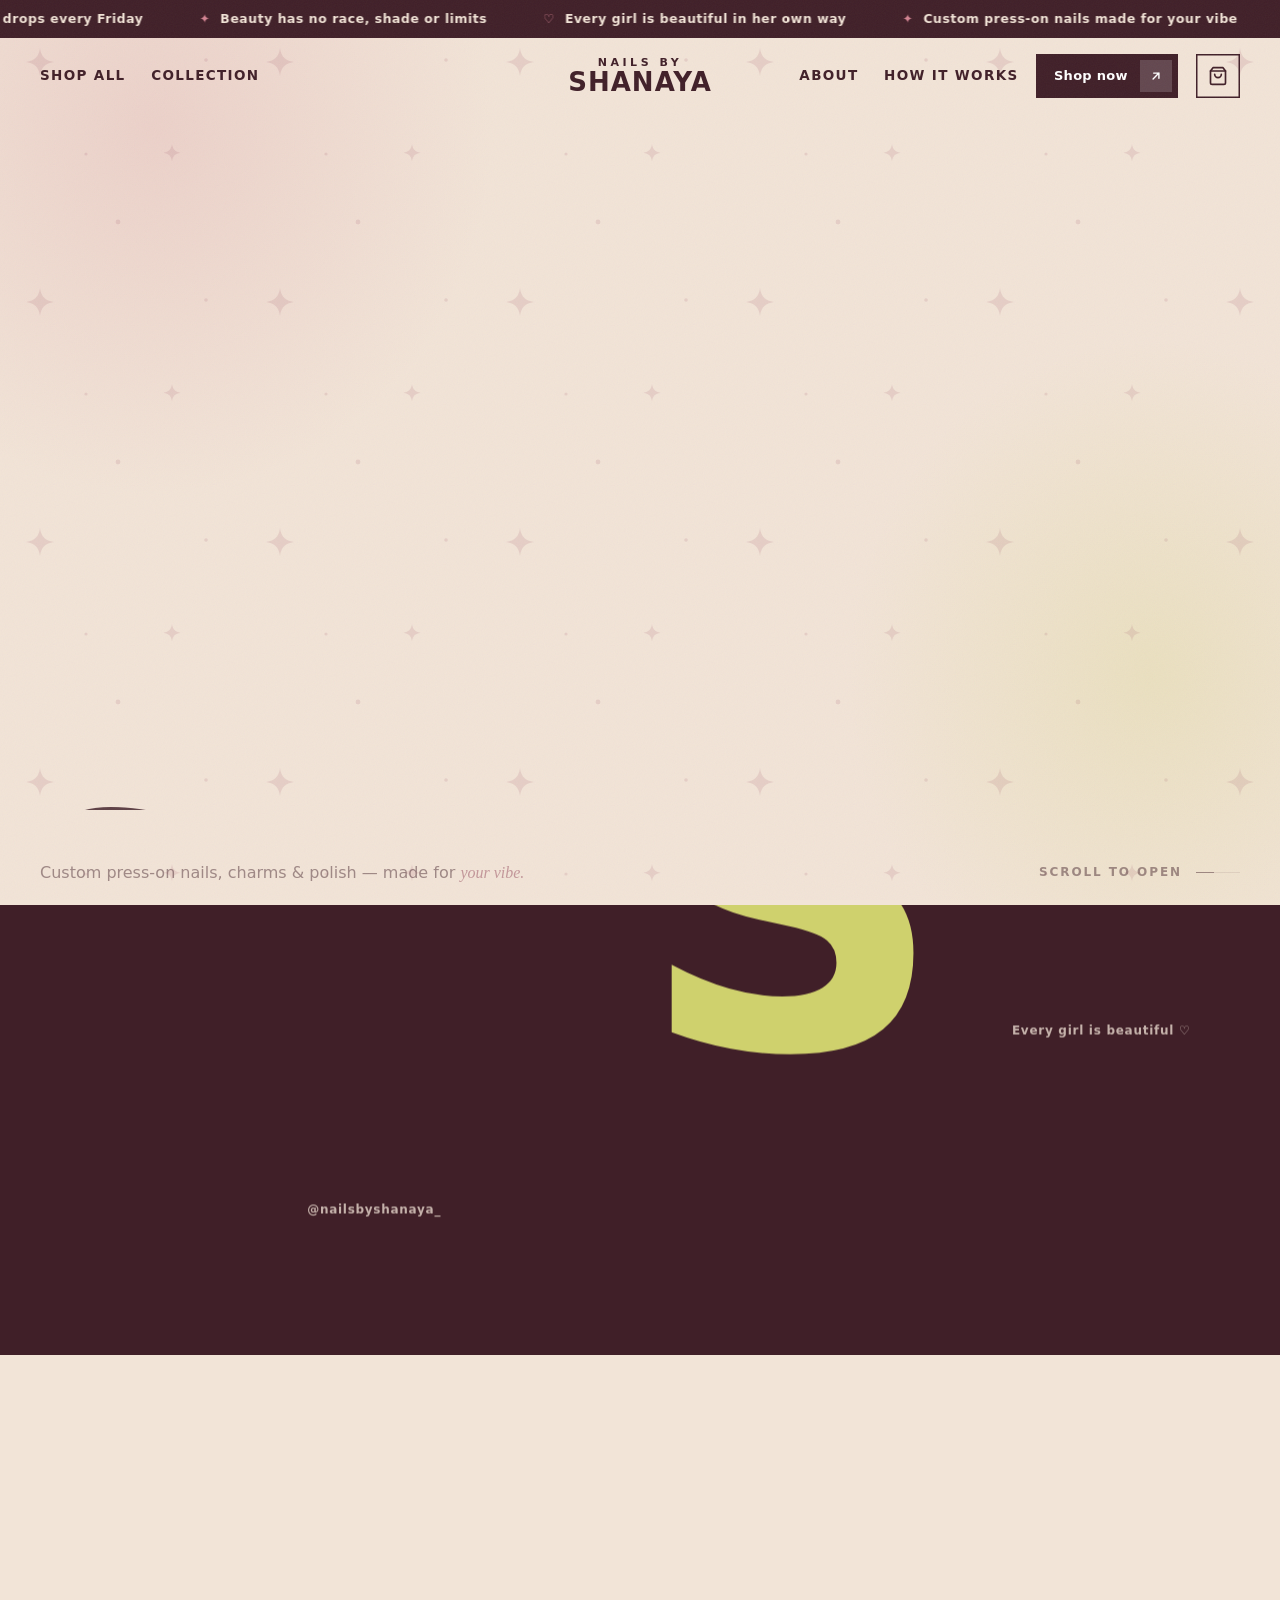
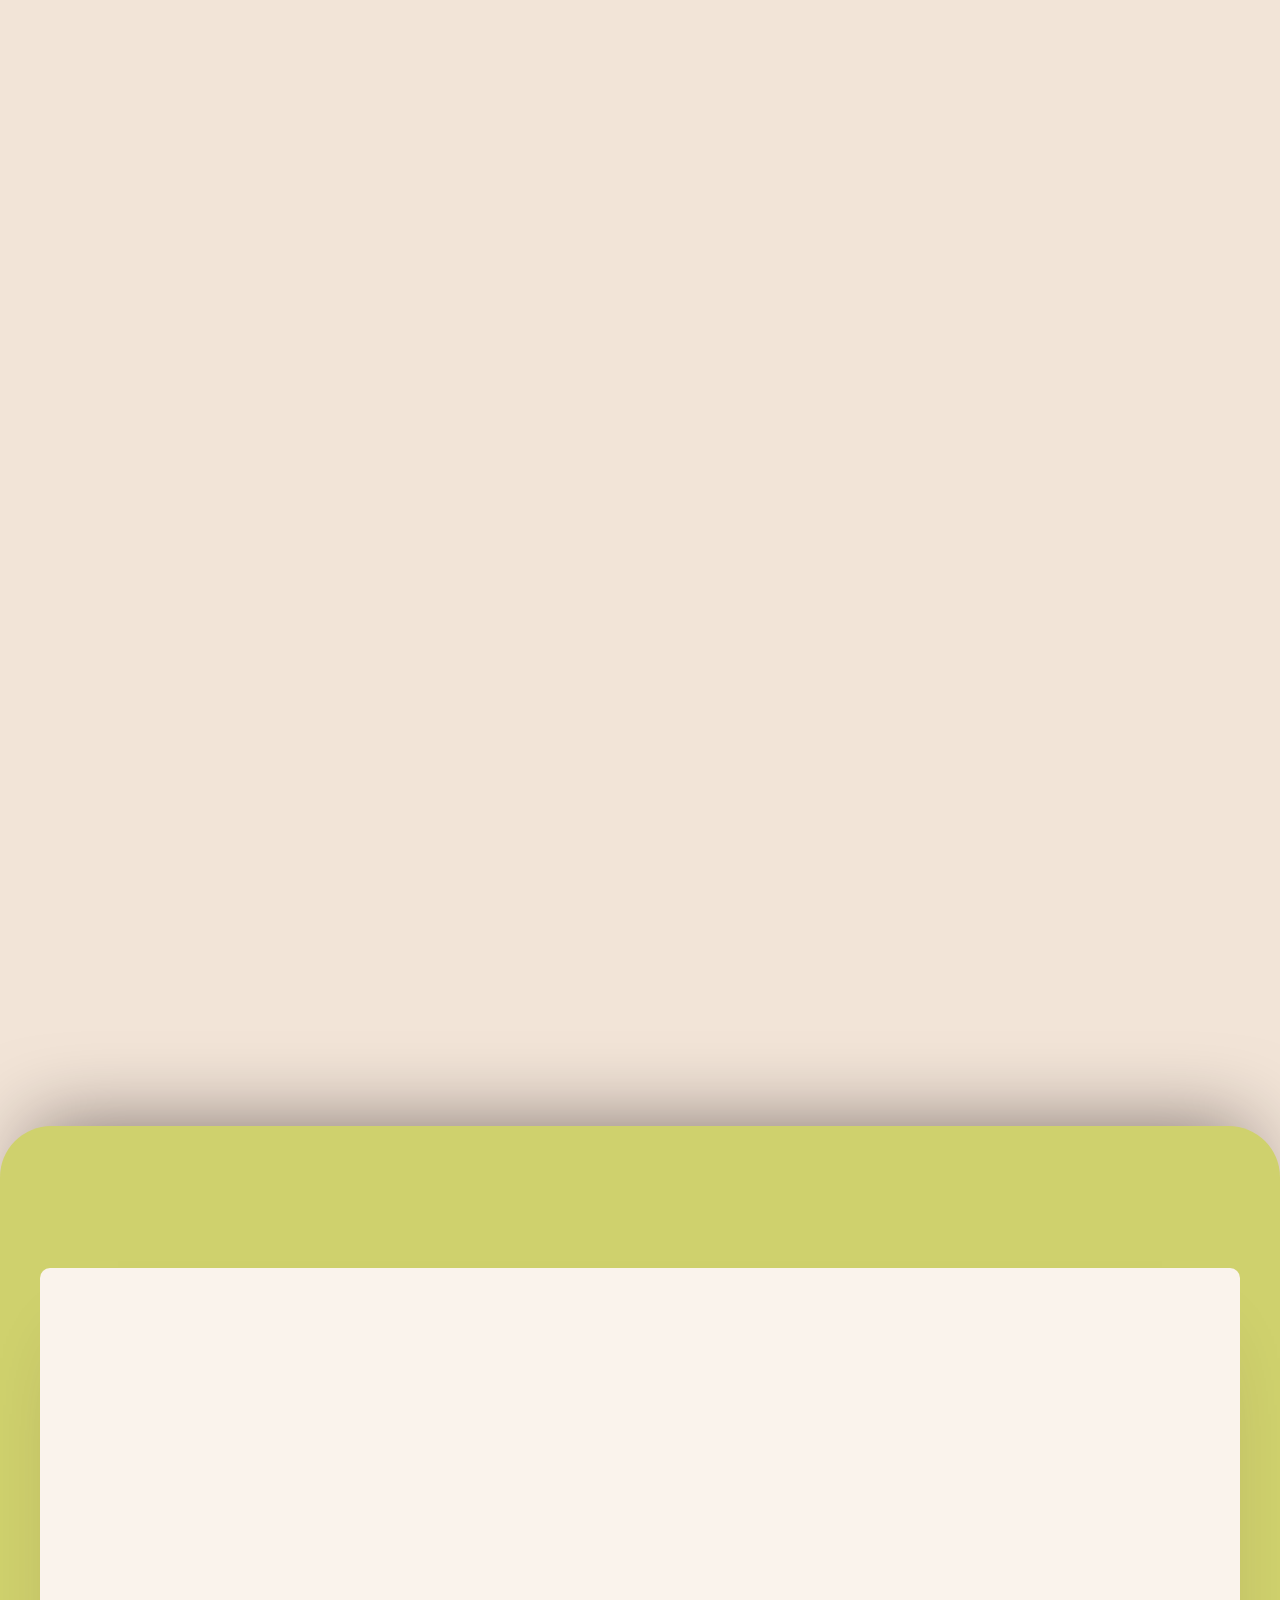
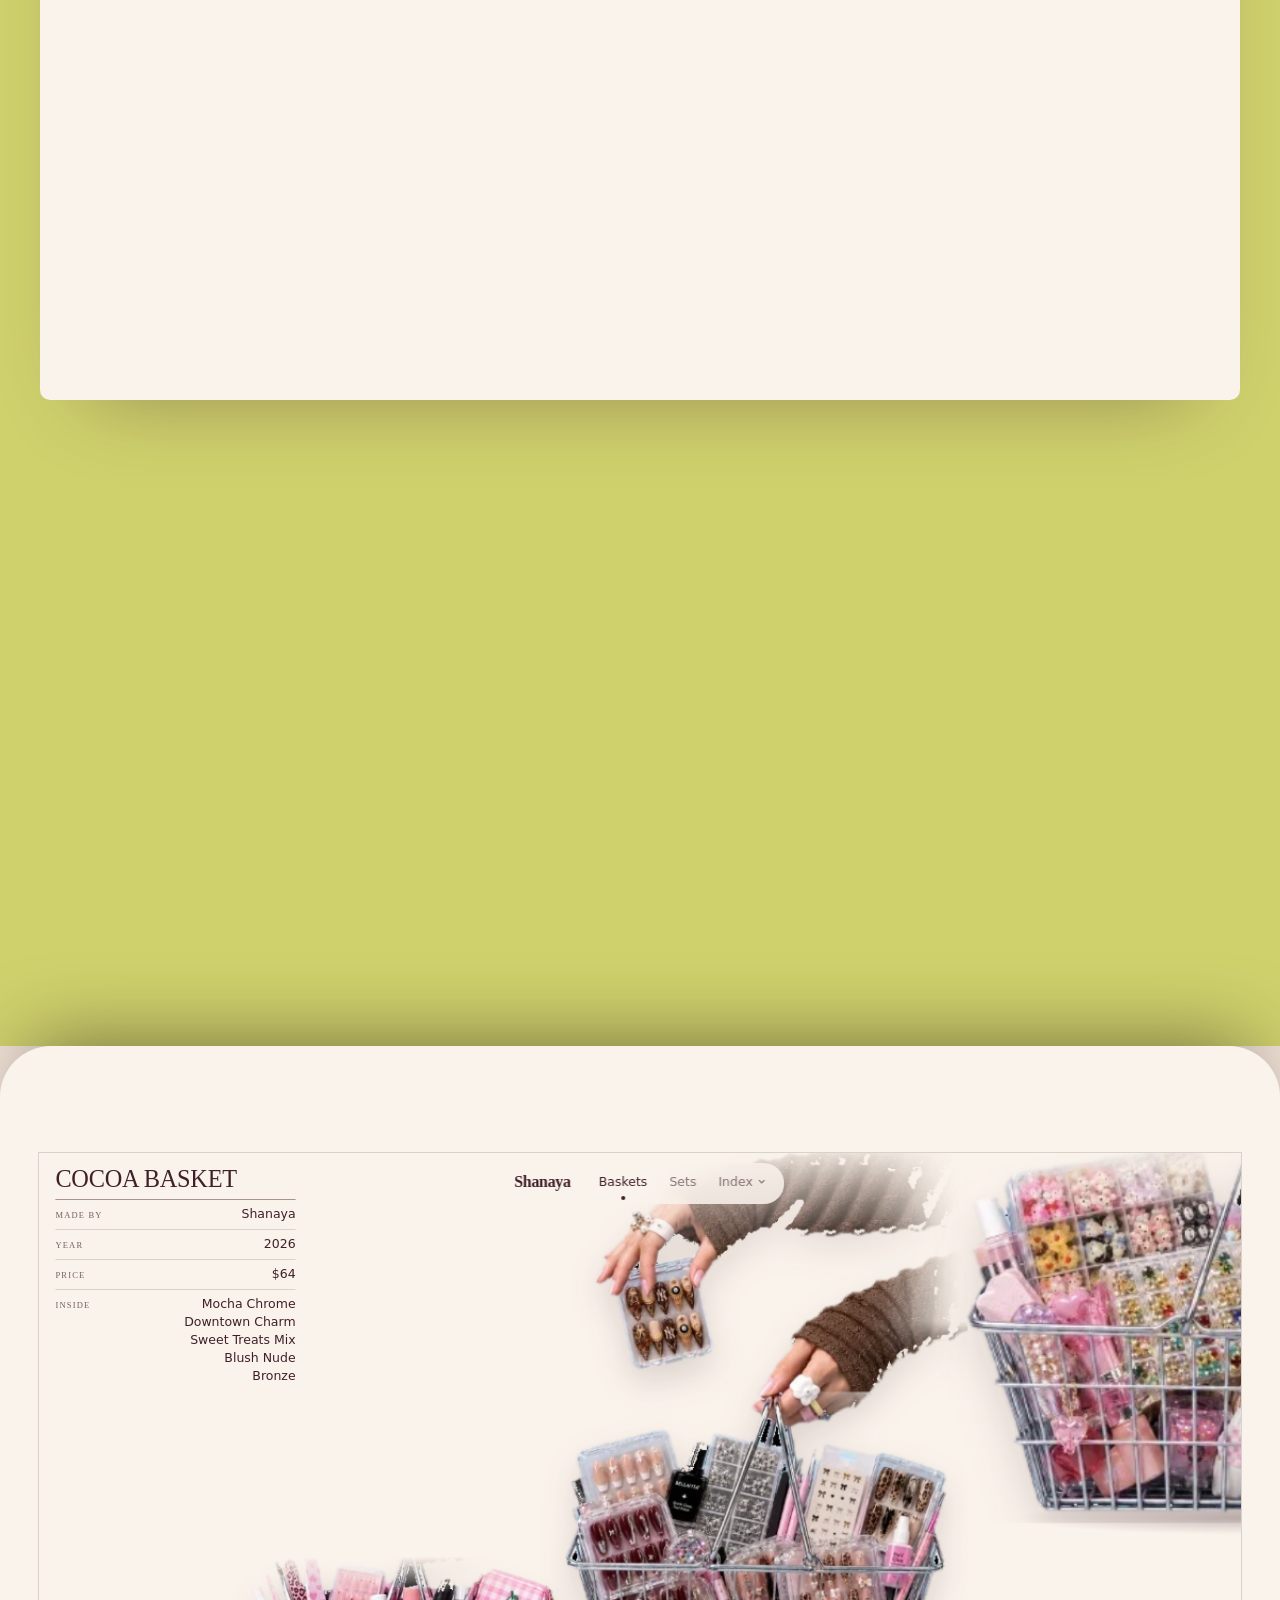
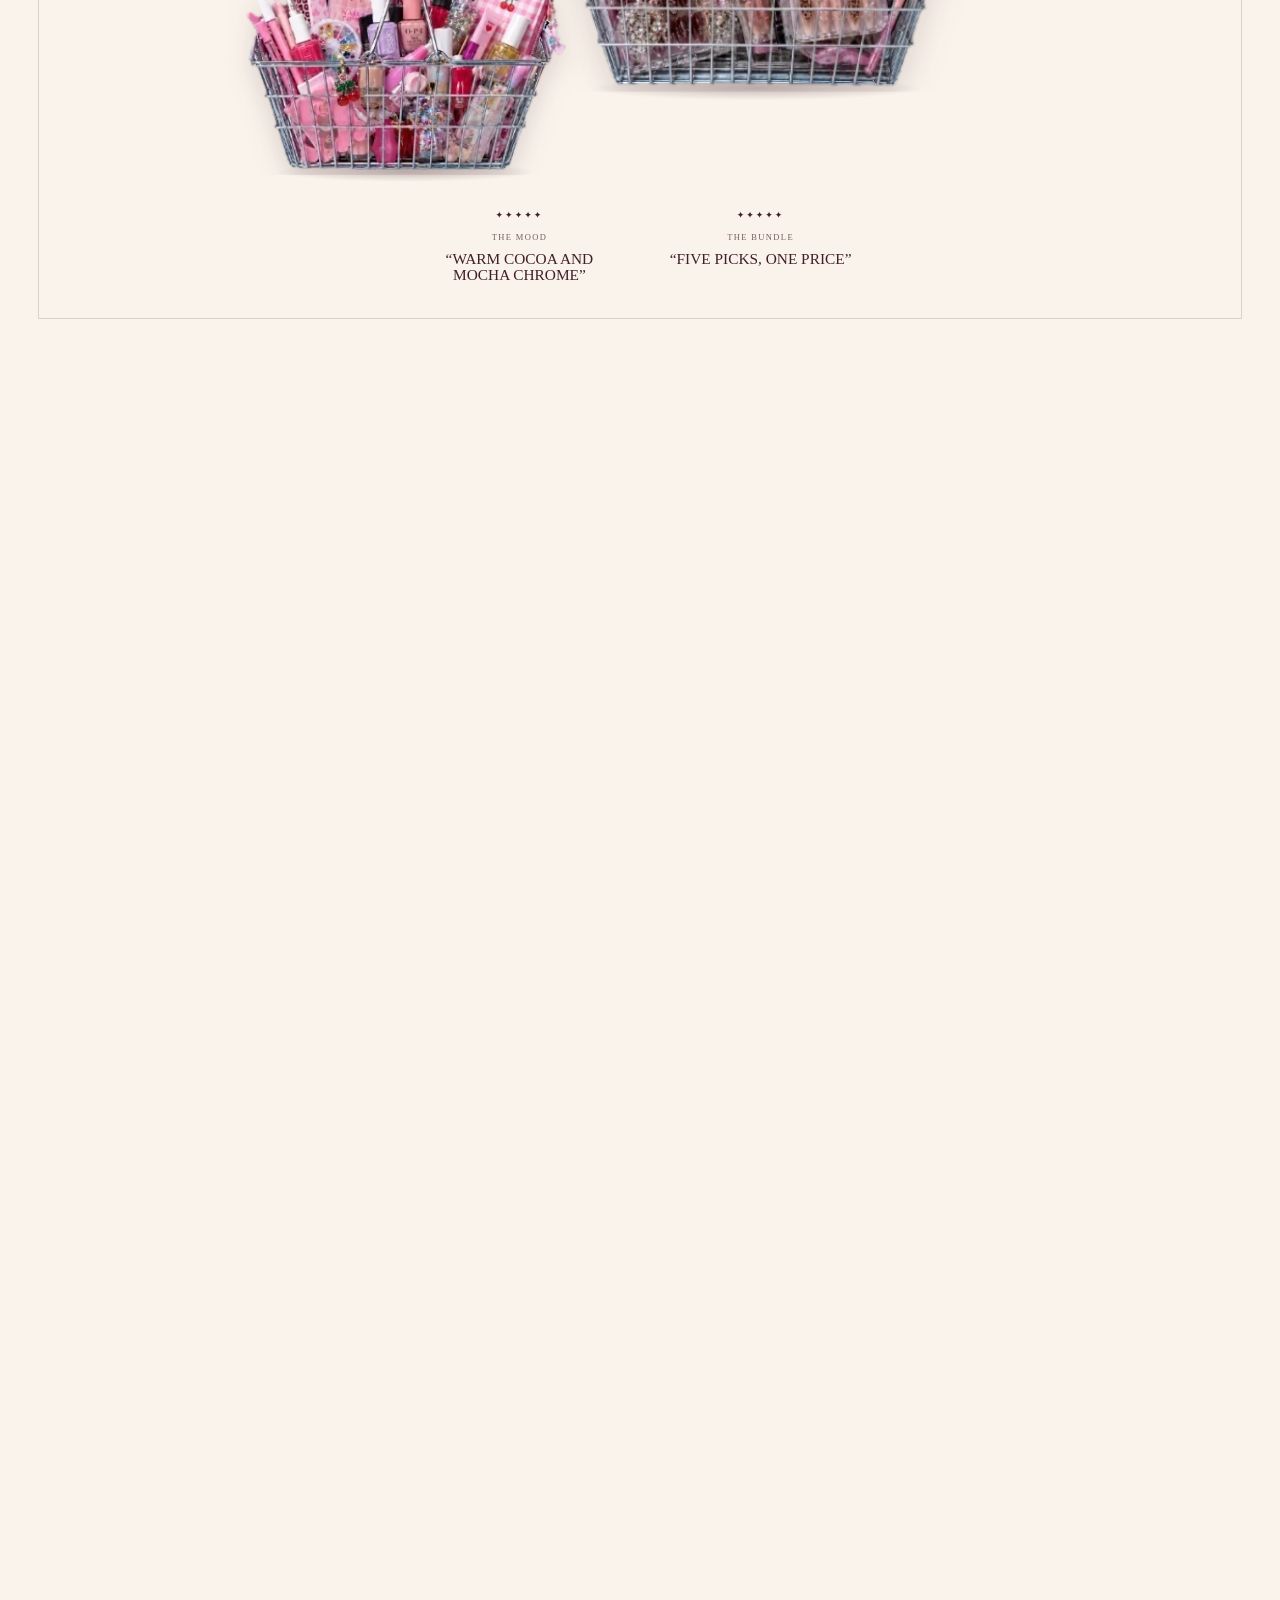
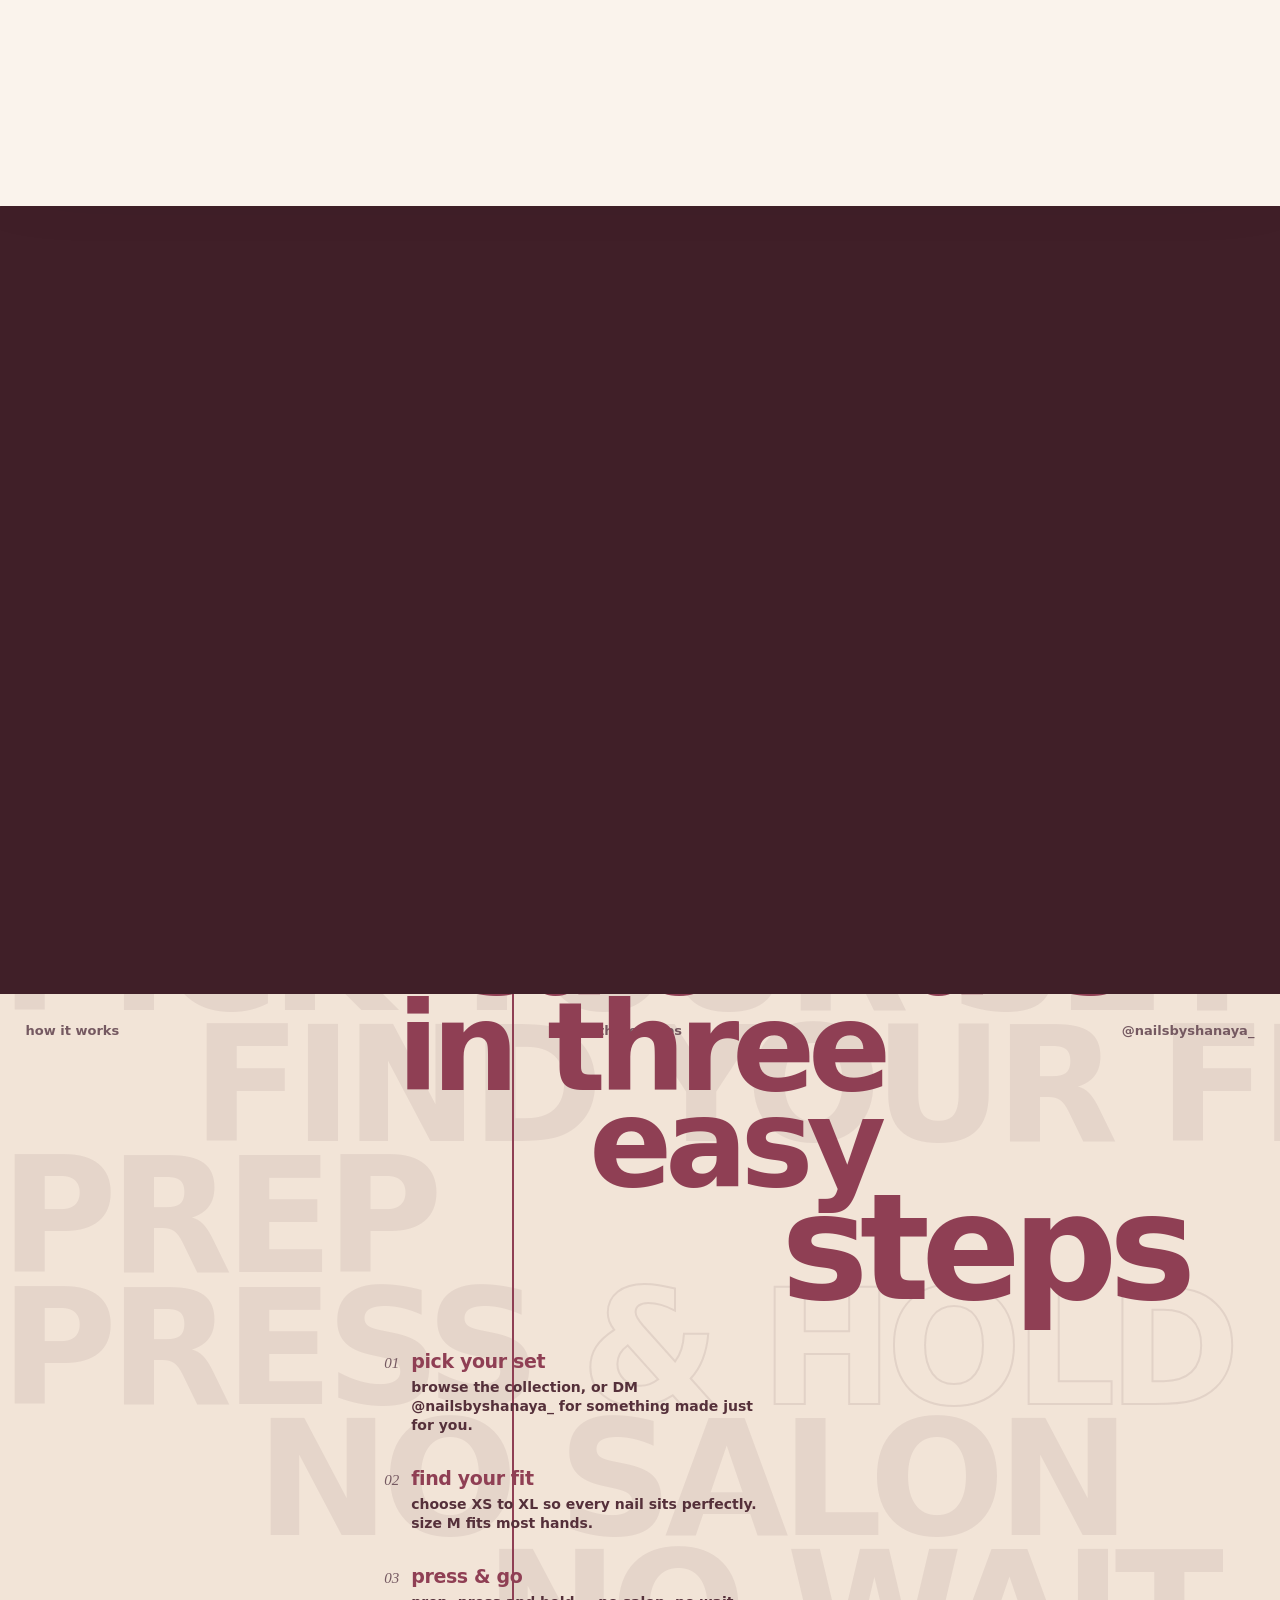
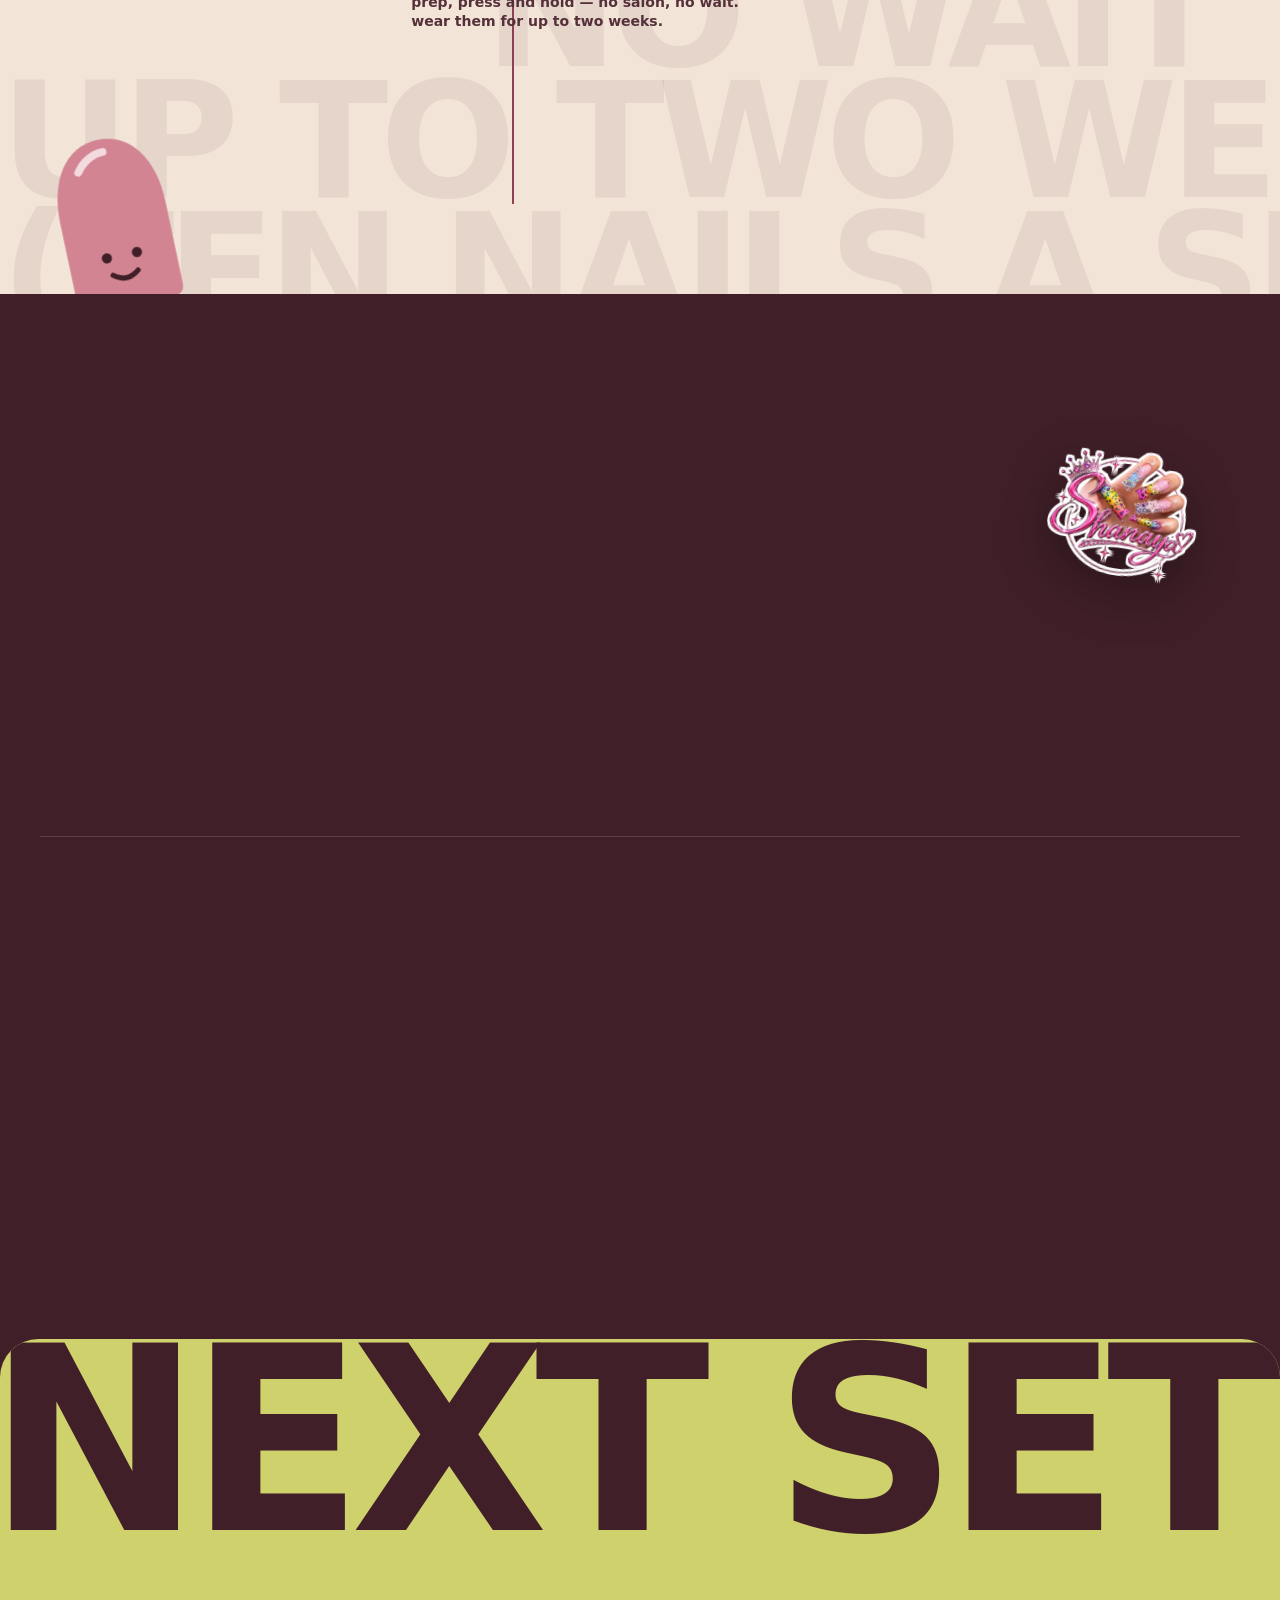
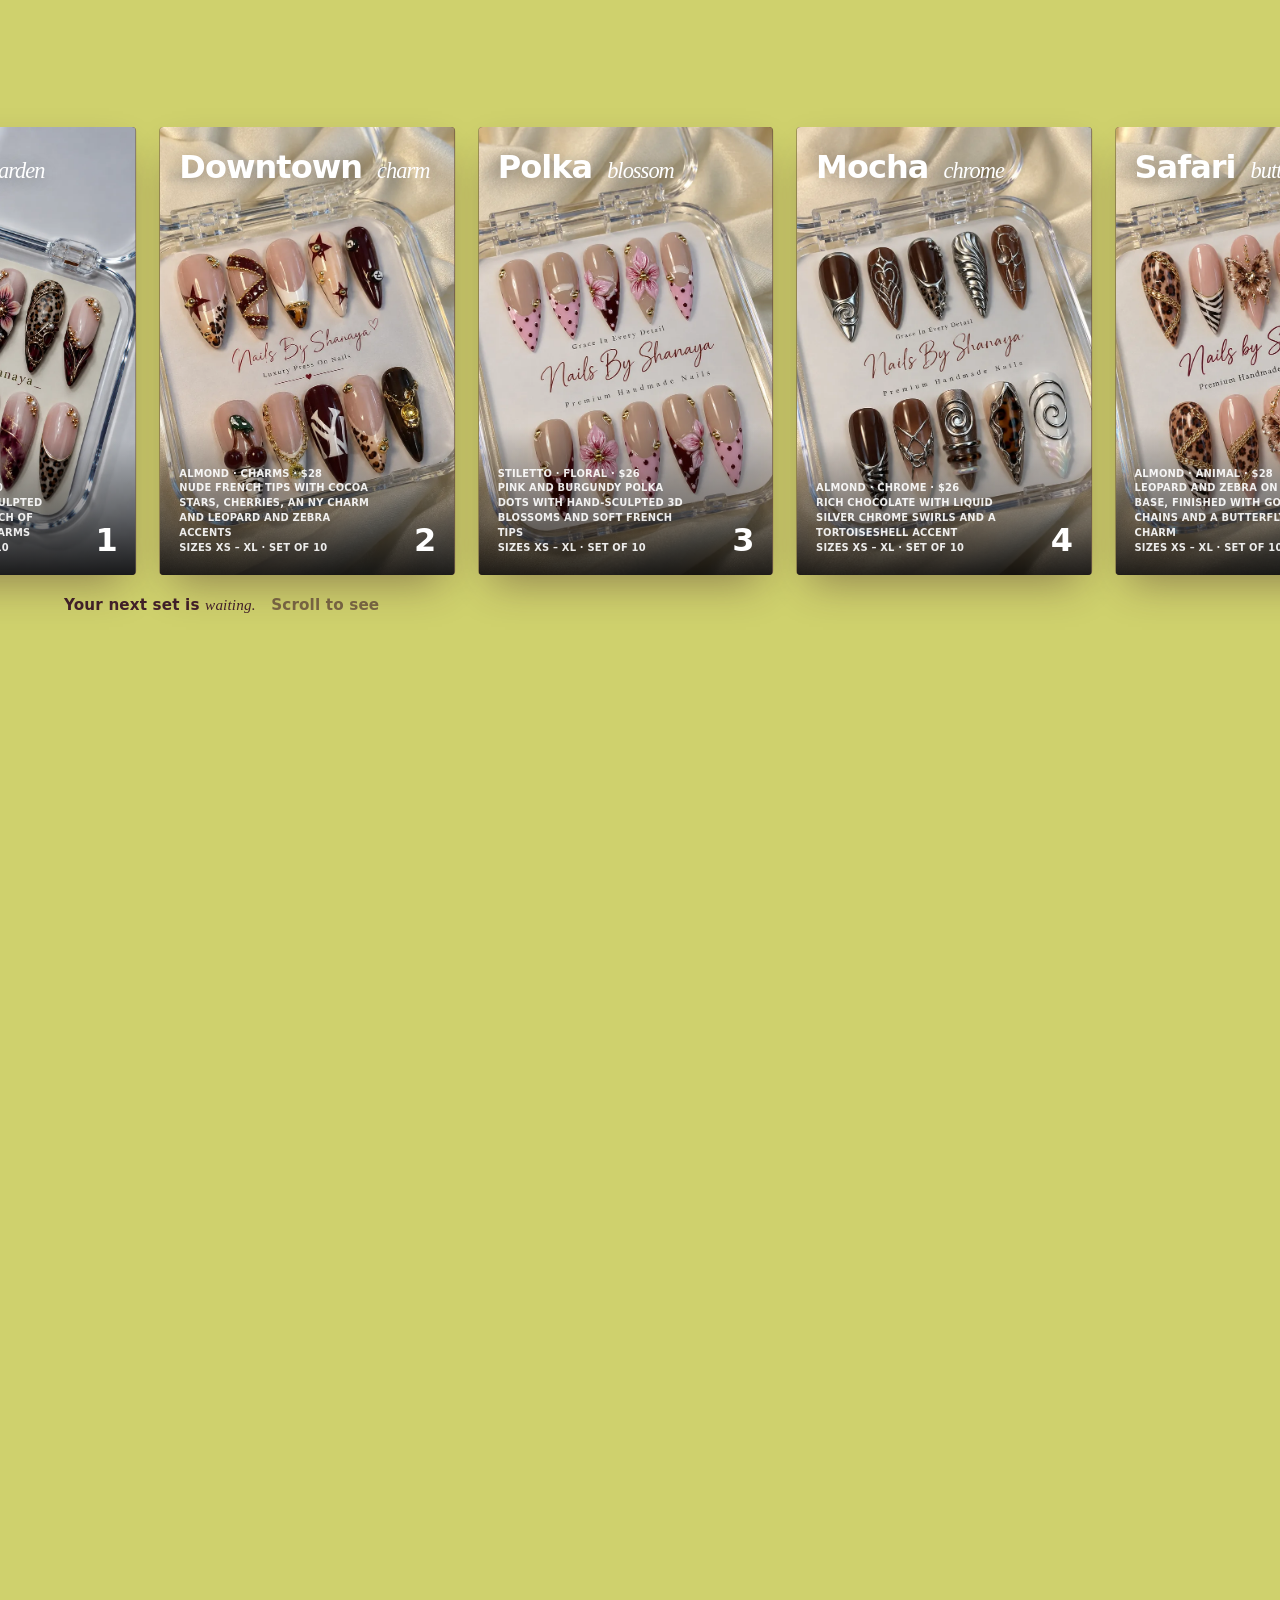
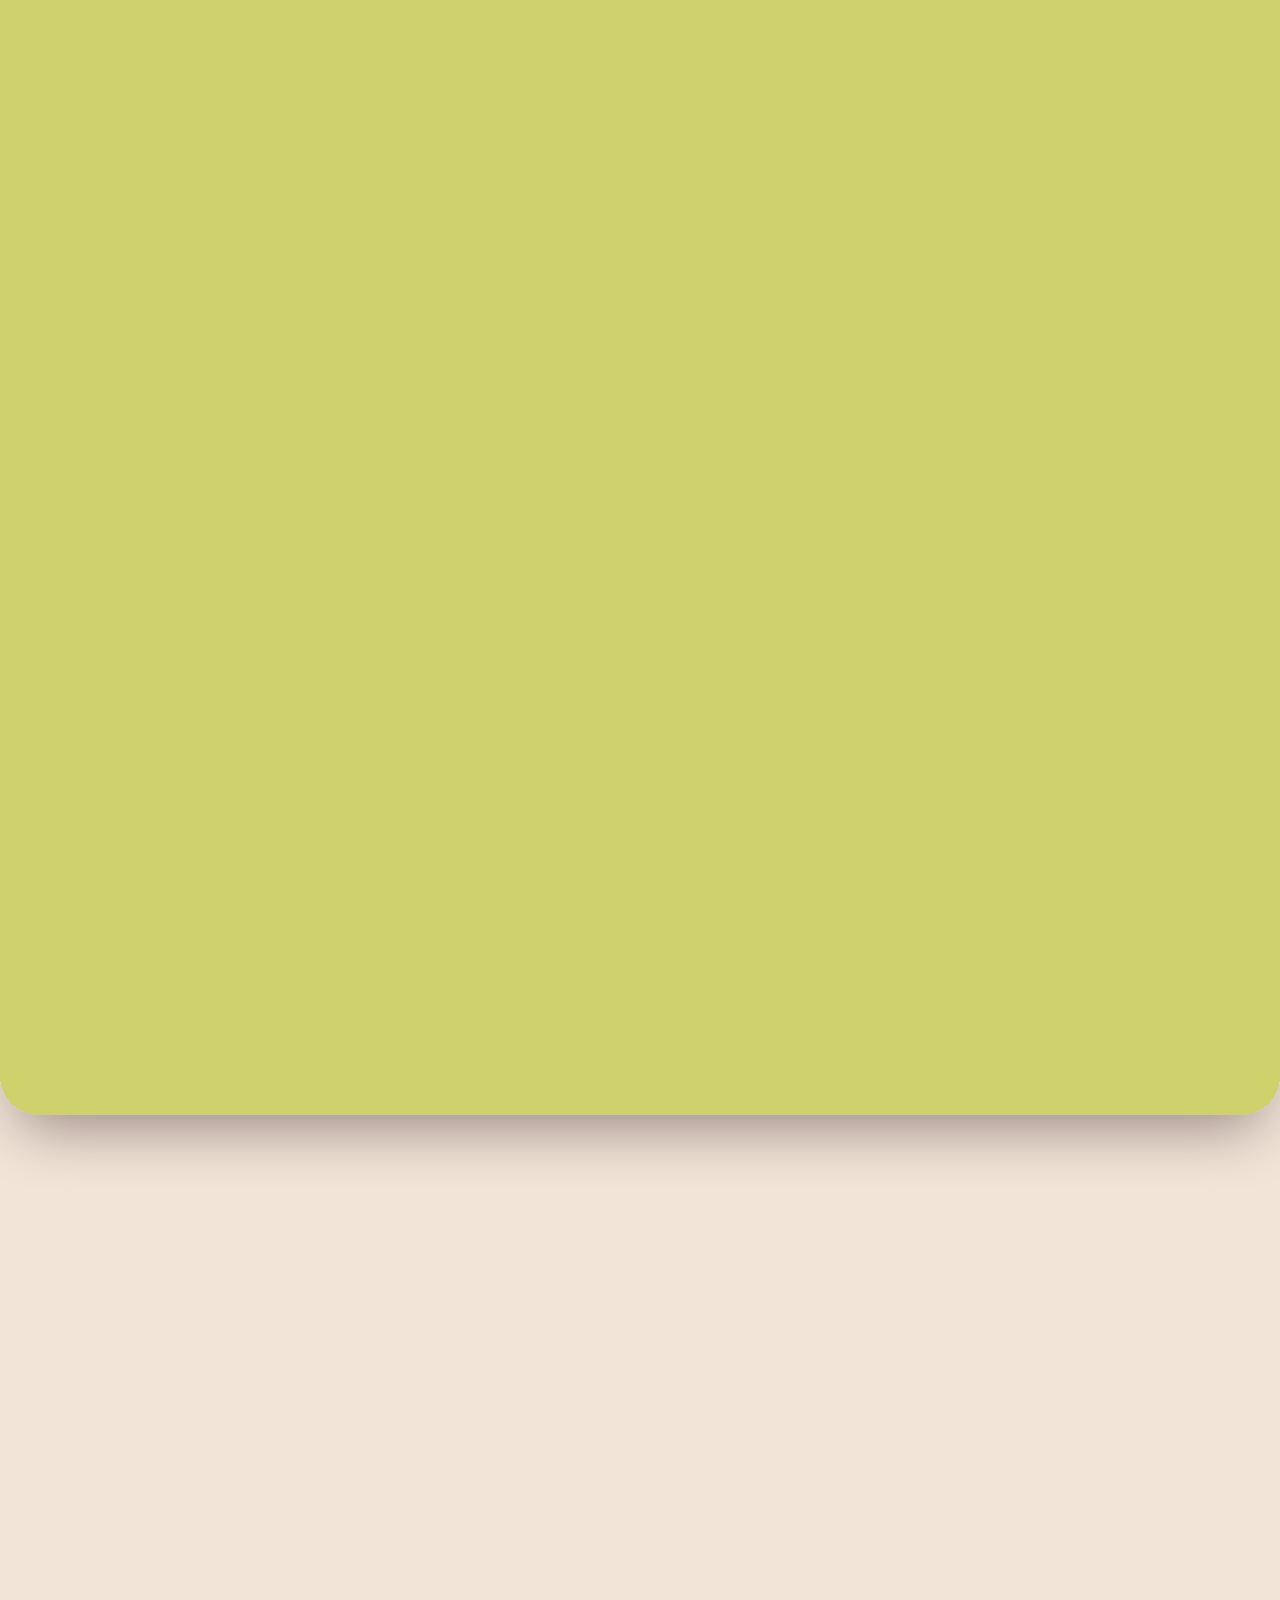
==== commit a339d4a5: "Contact details for Pinterest's merchant review Every page's footer gets a Contact column (Pretoria," ====
--- a/index.html
+++ b/index.html
@@ -447,11 +447,12 @@
         </ul>
       </div>
       <div class="fx__col">
-        <h3>Connect</h3>
+        <h3>Contact</h3>
         <ul>
-          <li><a href="https://www.tiktok.com/@nailsbyshanaya_" target="_blank" rel="noopener noreferrer">TikTok</a></li>
+          <li class="fx__loc">Pretoria, South Africa</li>
+          <li><a href="https://www.tiktok.com/@nailsbyshanaya_" target="_blank" rel="noopener noreferrer">TikTok @nailsbyshanaya_</a></li>
           <li><a href="https://www.pinterest.com/nailsbyshanaya_/" target="_blank" rel="noopener noreferrer">Pinterest</a></li>
-          <li><a href="#top">Back to top</a></li>
+          <li><a href="policies.html#contact">Contact &amp; about us</a></li>
         </ul>
       </div>
       <div class="fx__col fx__col--cta">
--- a/style.css
+++ b/style.css
@@ -868,6 +868,7 @@
 .fx__col ul { list-style: none; margin: 0; padding: 0; display: grid; gap: 12px; }
 .fx__col a { font-size: 15px; font-weight: 500; color: rgba(242, 228, 215, 0.62); transition: color 0.25s; }
 .fx__col a:hover, .fx__col a:focus-visible { color: #fff; }
+.fx__col li.fx__loc { font-size: 15px; font-weight: 500; color: rgba(242, 228, 215, 0.62); }
 .fx__col--cta { display: flex; flex-direction: column; gap: 10px; }
 .fx__col--cta h3 { margin-bottom: 8px; }
 .fx__pill {
@@ -1532,6 +1533,7 @@
 .policy__card a { color: var(--dolphin); font-weight: 700; text-decoration: underline; text-underline-offset: 3px; }
 .policy__card--contact { background: var(--pink); box-shadow: none; }
 .policy__card--contact a { color: var(--ink); }
+.policy__contact { margin: 16px 0; }
 .policy__small { margin-top: 14px; font-size: 13px !important; color: rgba(64, 31, 40, 0.7); }
 .drawer__terms { font-size: 12px; text-align: center; color: var(--muted); }
 .drawer__terms a { color: var(--ink); font-weight: 700; text-decoration: underline; text-underline-offset: 3px; }
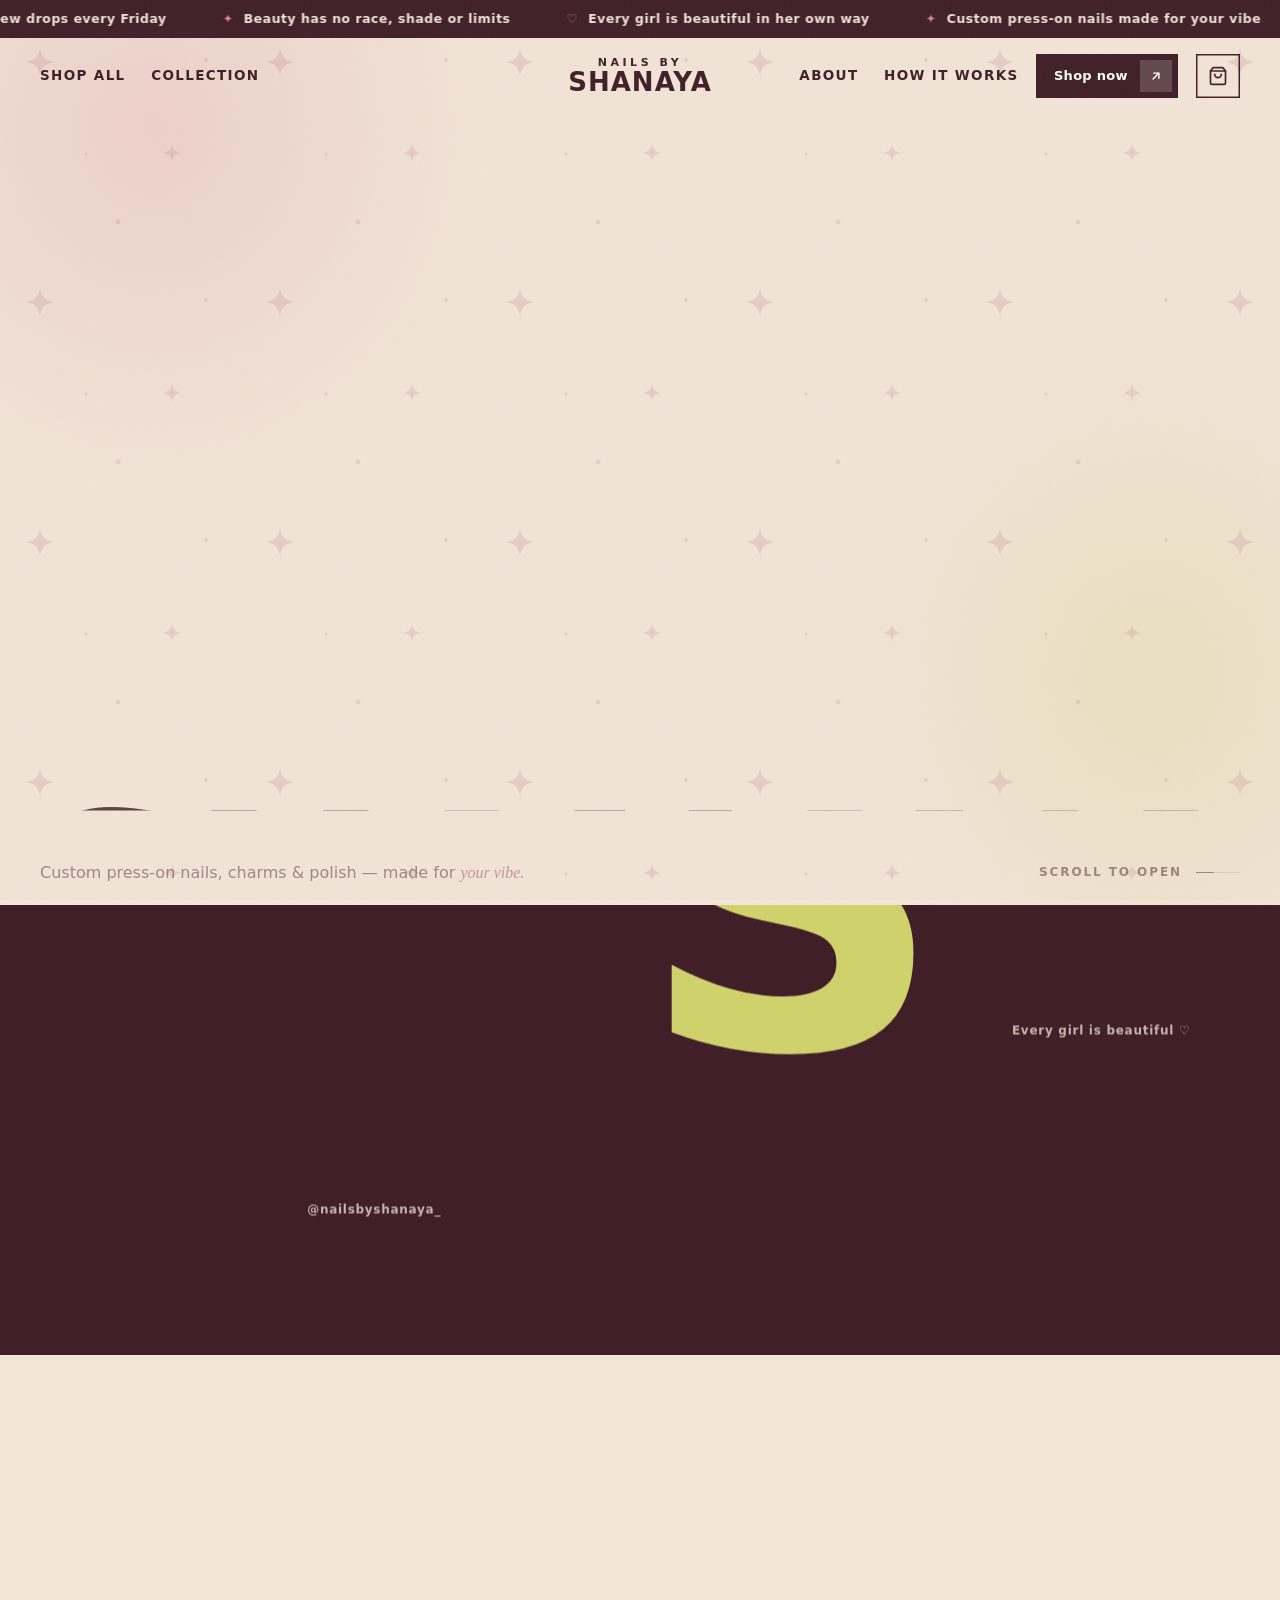
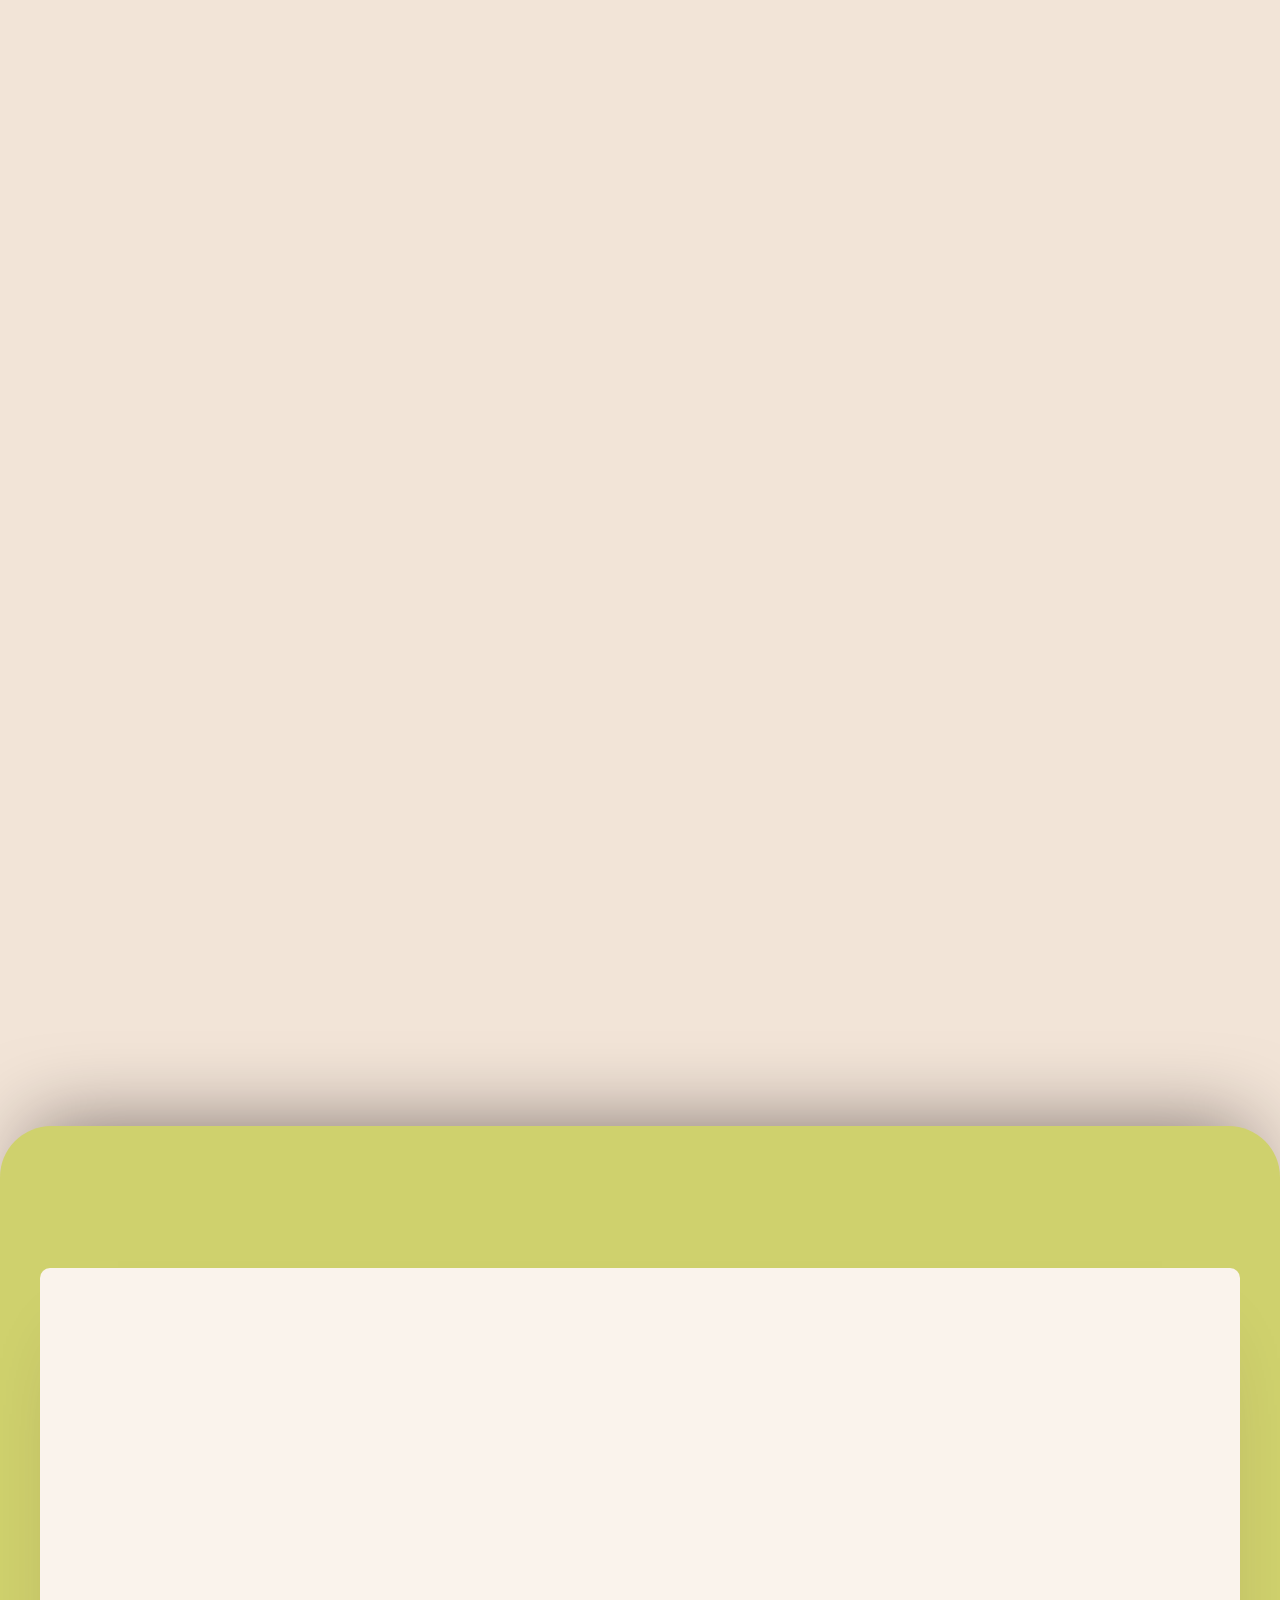
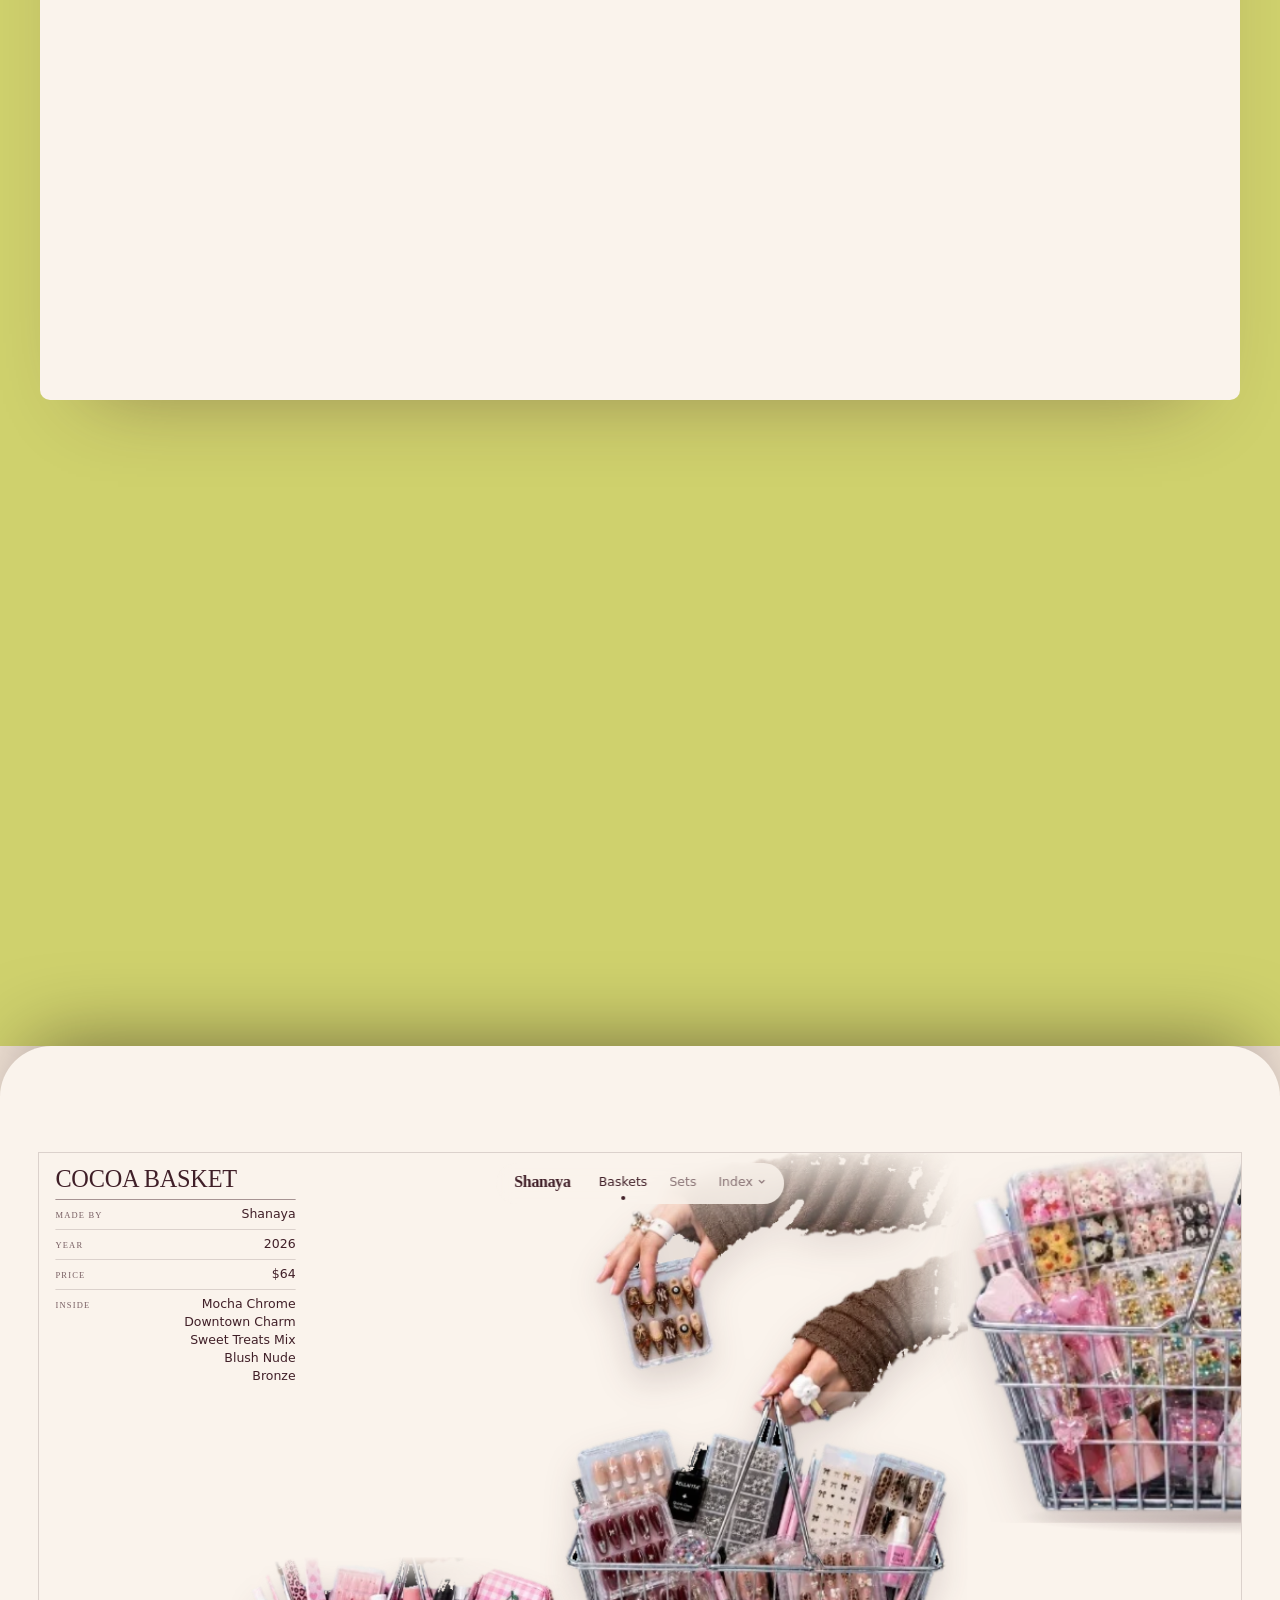
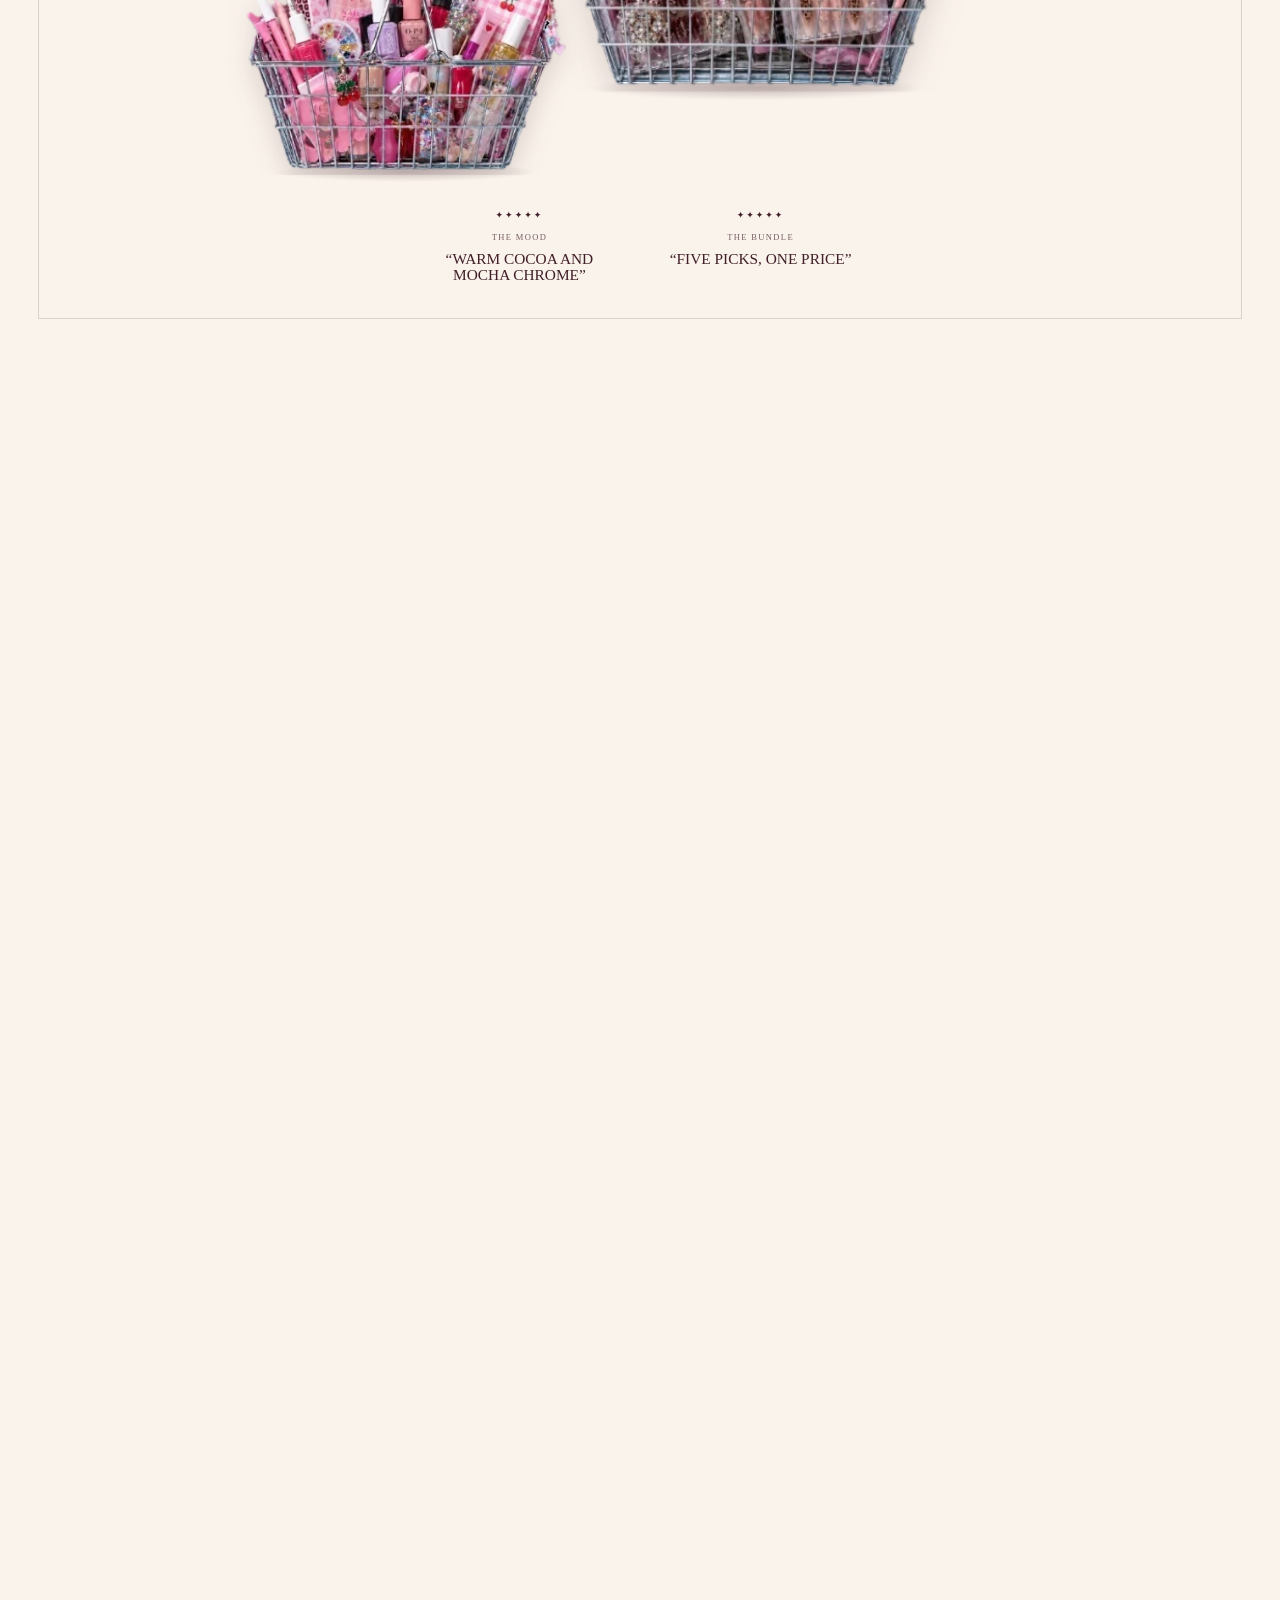
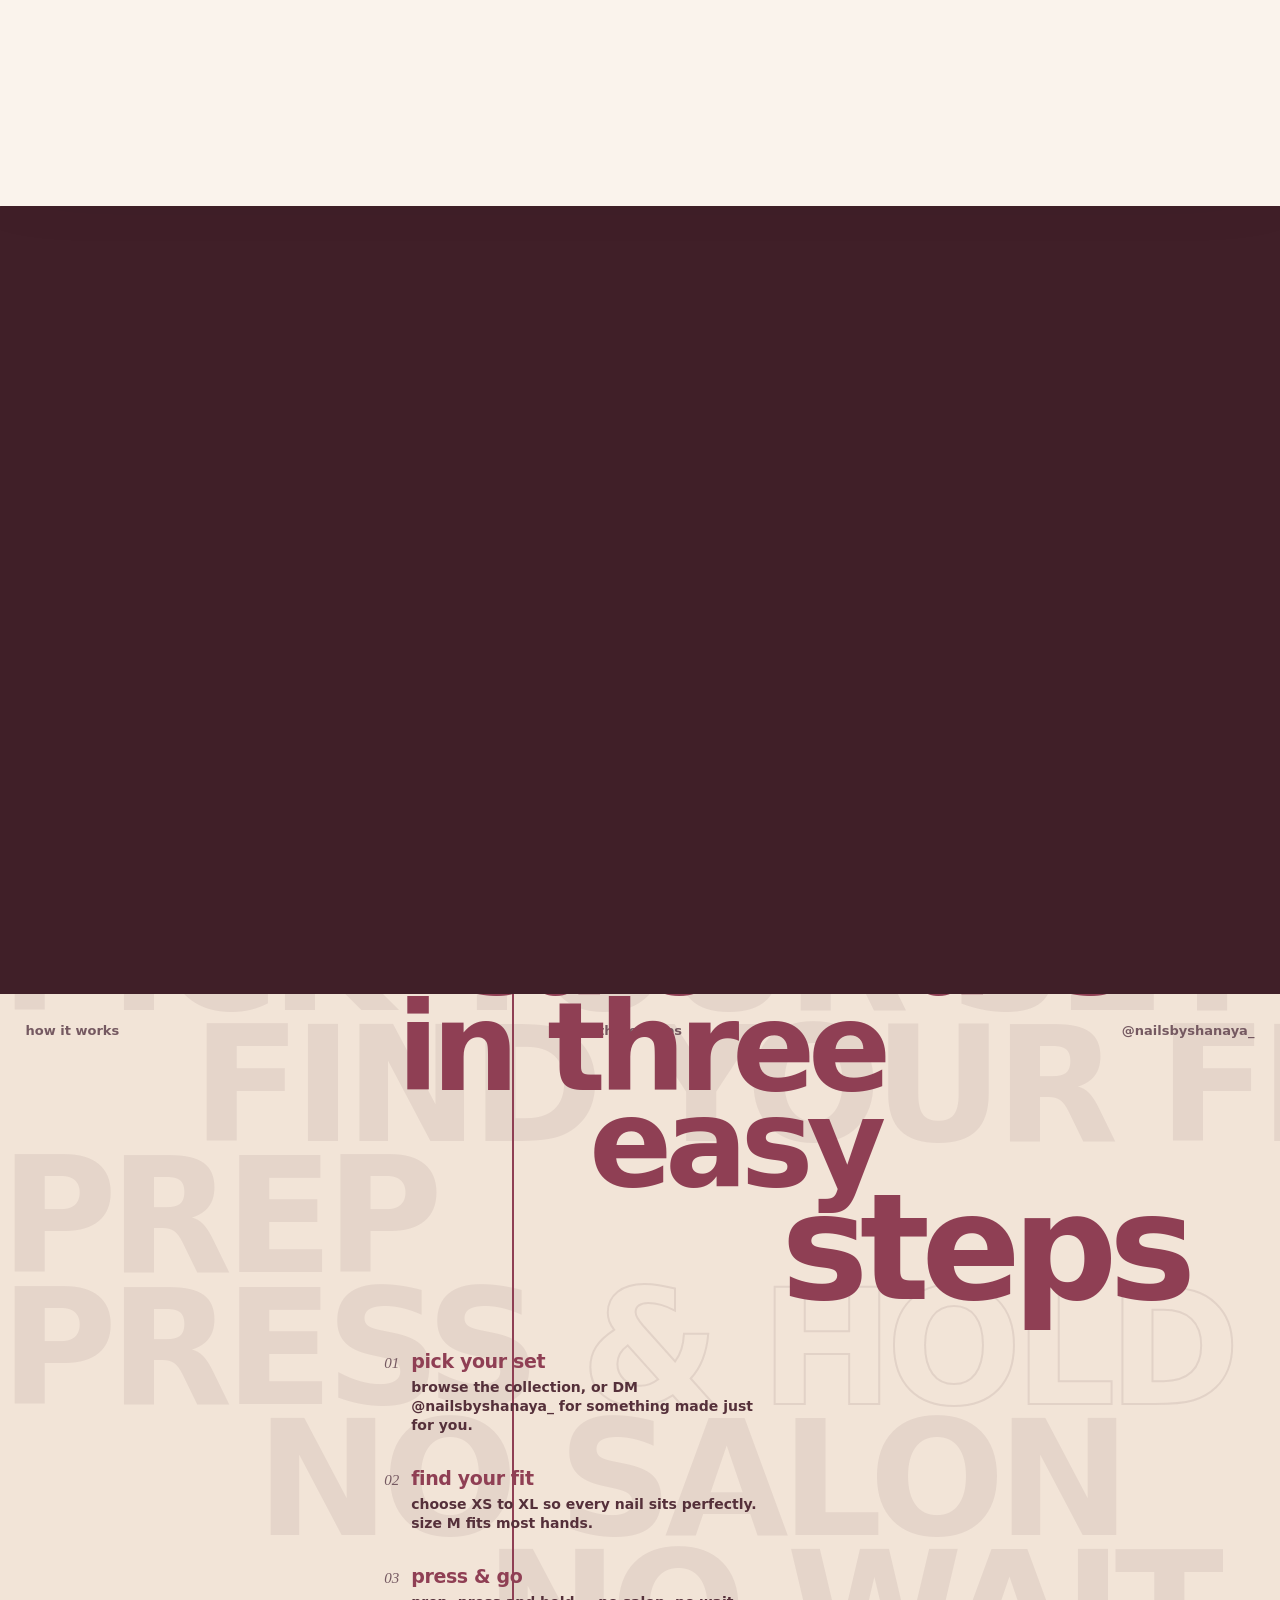
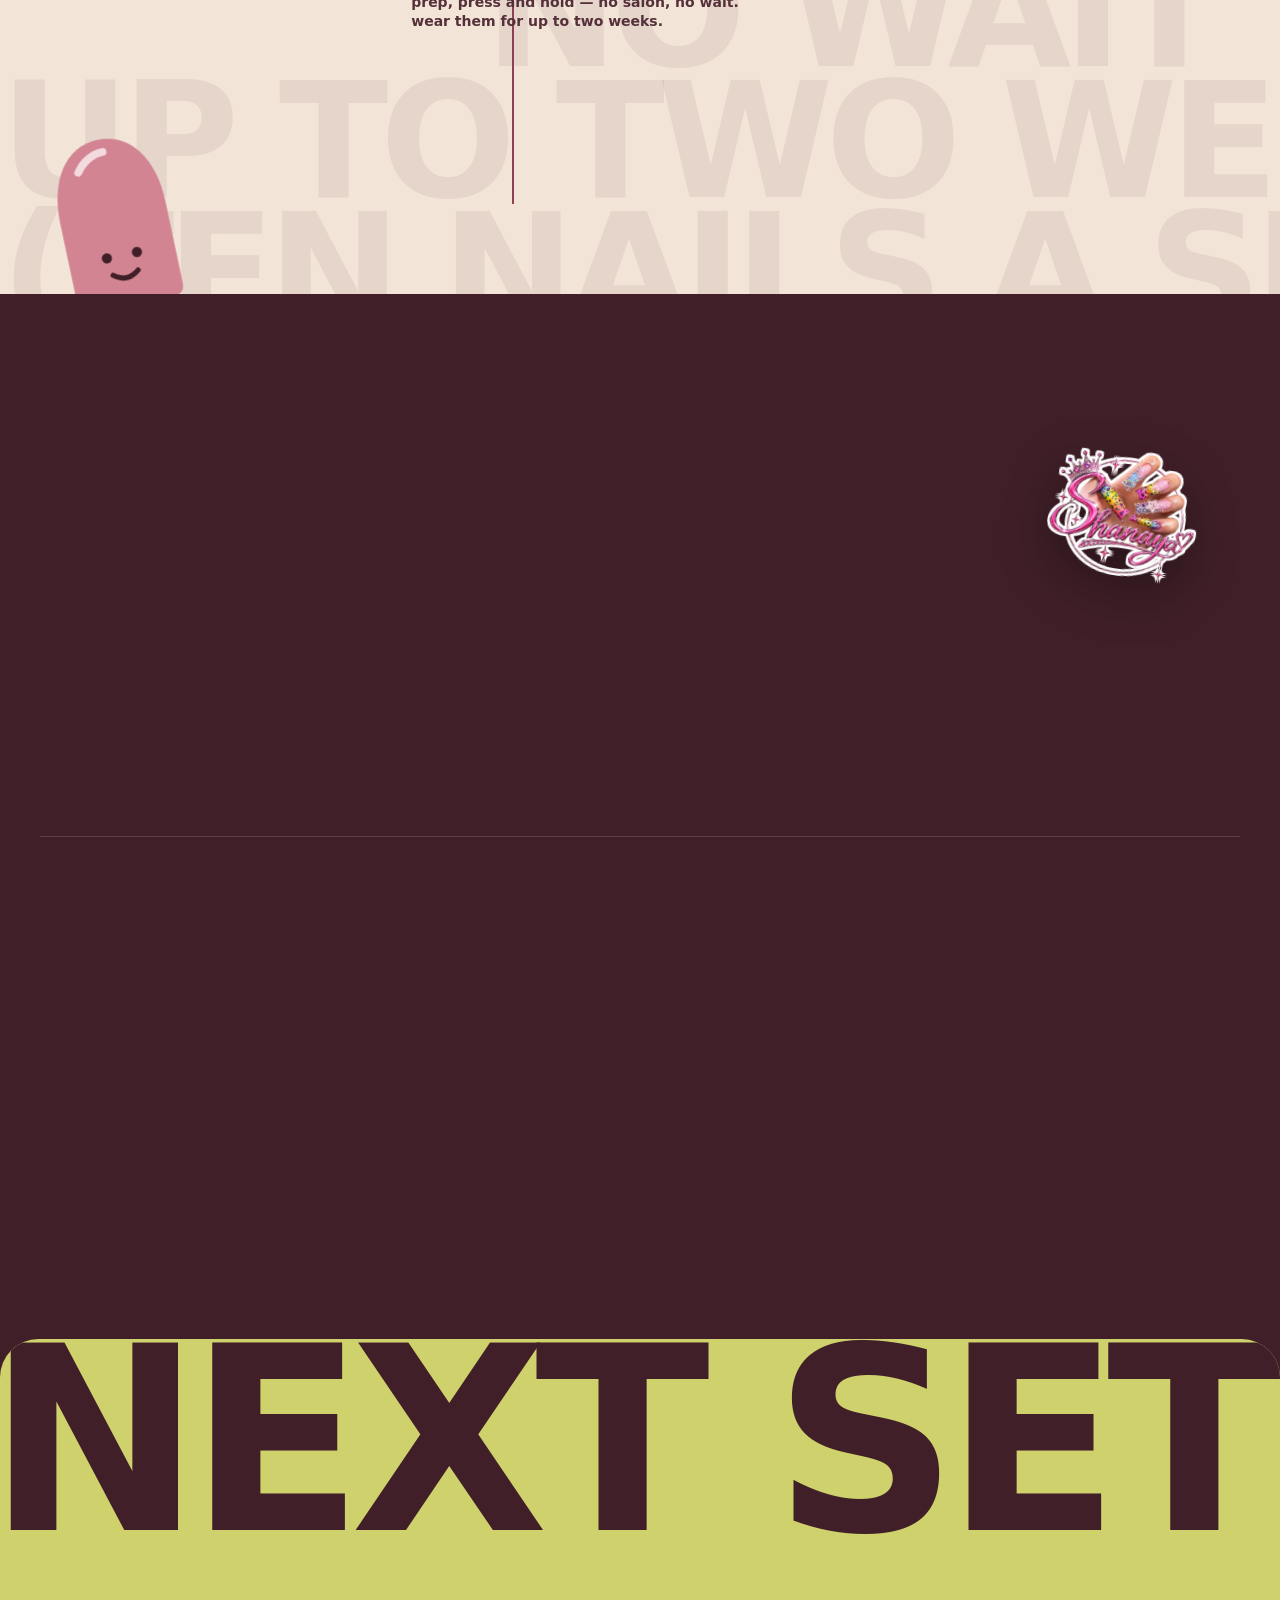
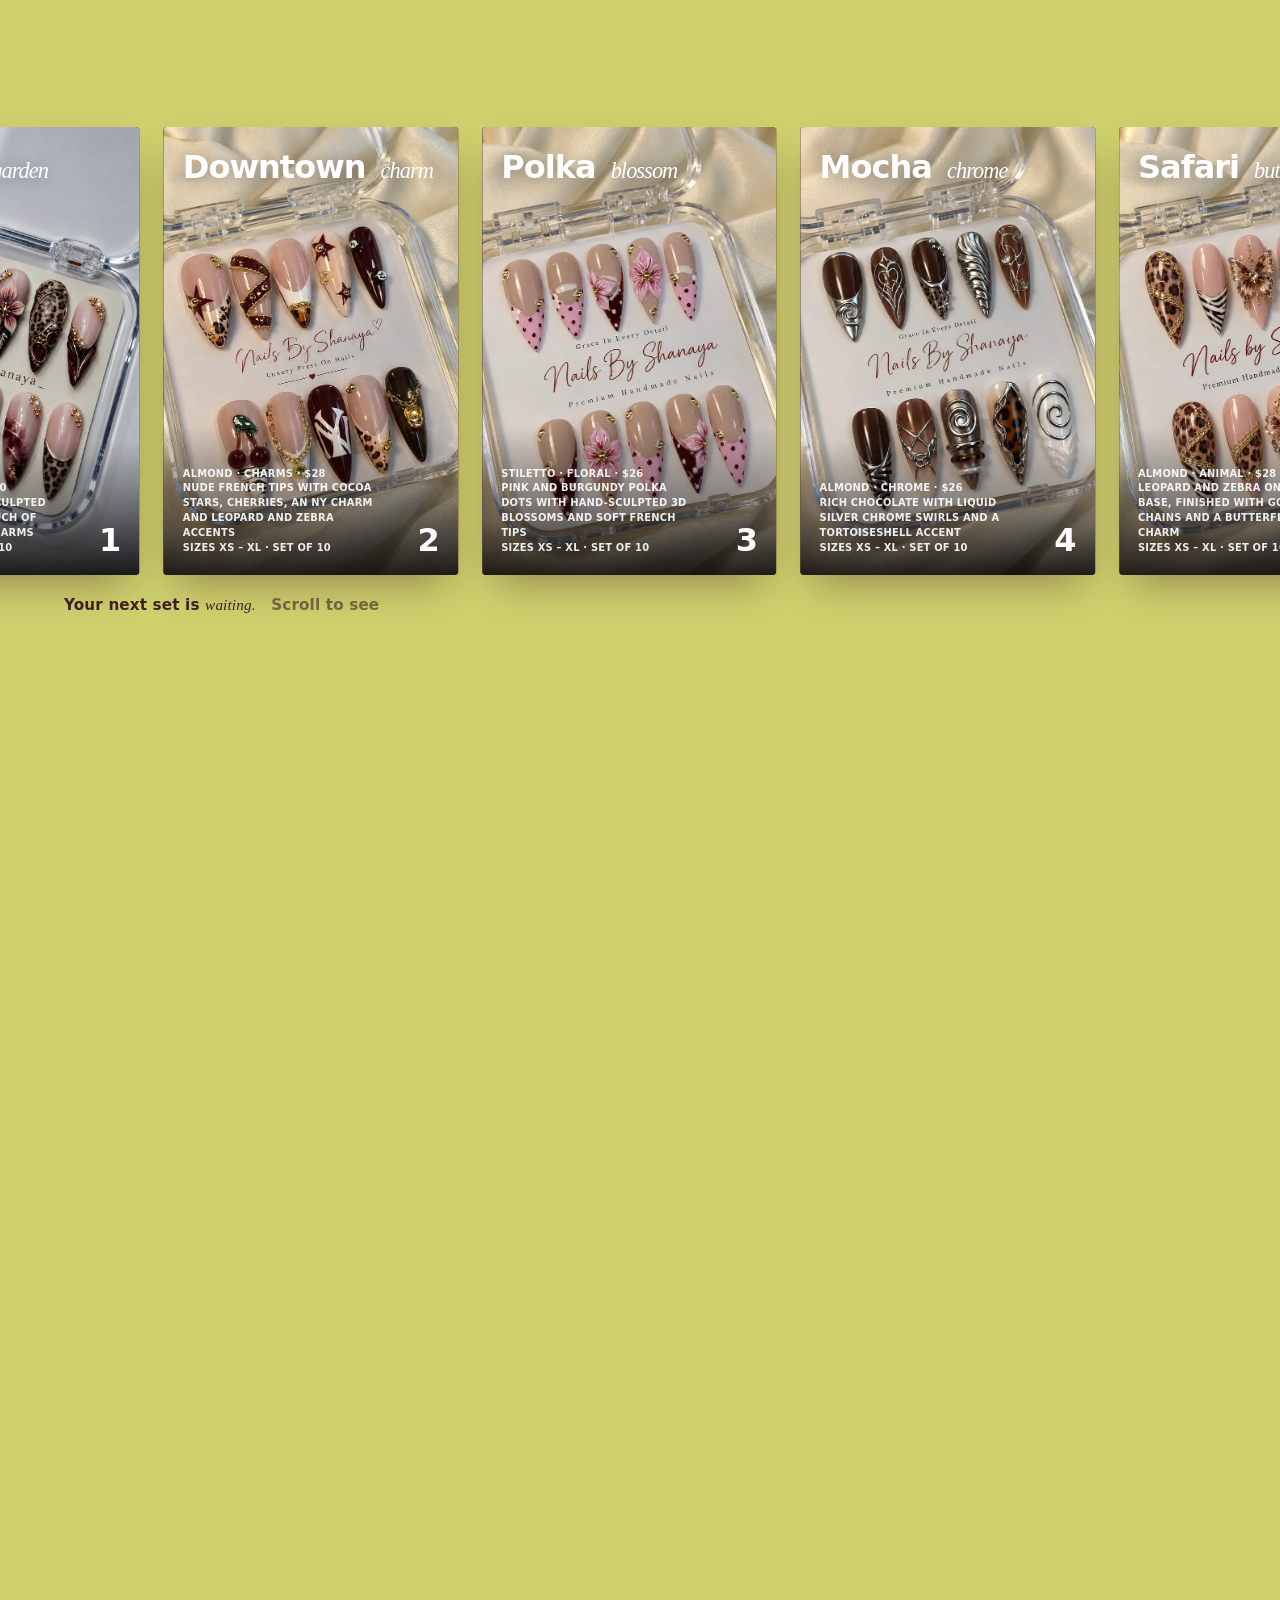
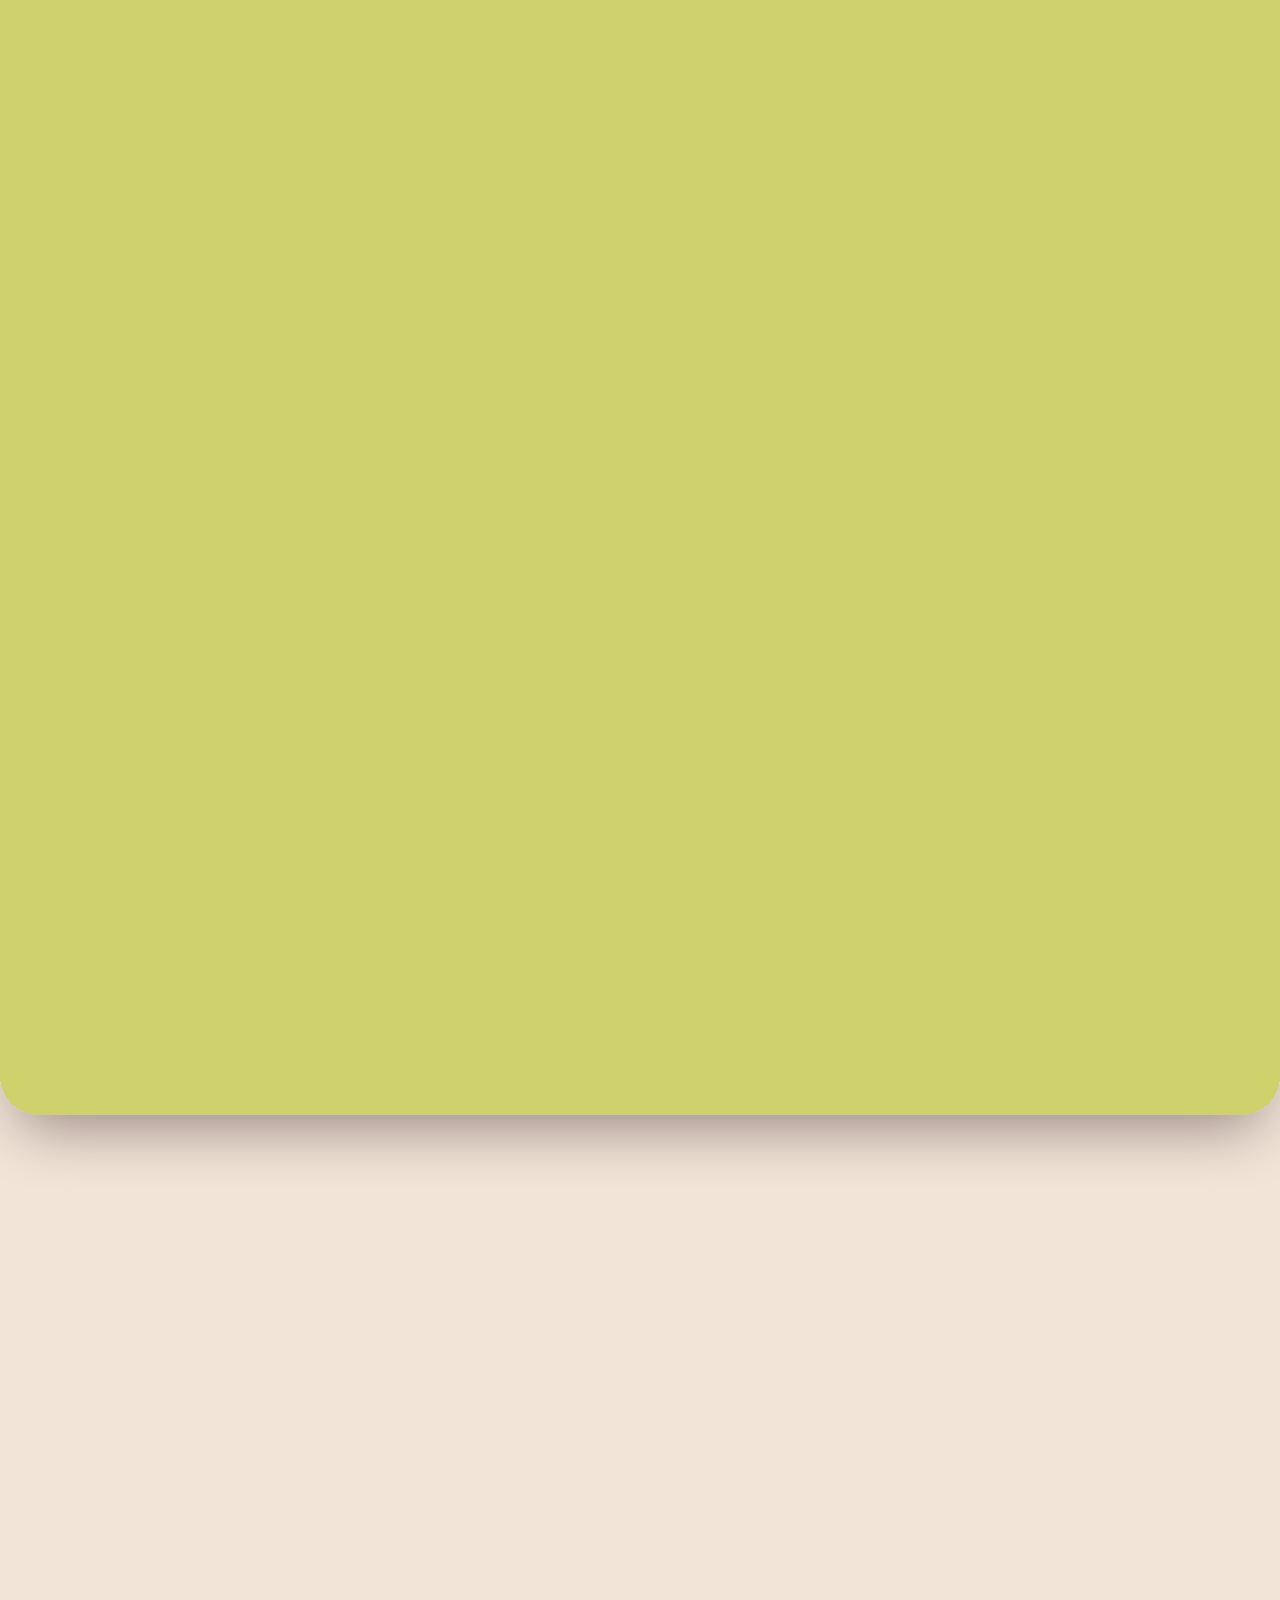
==== commit 223d0c2d: "Add Shanaya's email to the footer and the contact section Co-Authored-By: Claude Opus 5.5 <noreply@a" ====
--- a/index.html
+++ b/index.html
@@ -450,6 +450,7 @@
         <h3>Contact</h3>
         <ul>
           <li class="fx__loc">Pretoria, South Africa</li>
+          <li><a href="mailto:nailsbyshanayaa@gmail.com">nailsbyshanayaa<wbr>@gmail.com</a></li>
           <li><a href="https://www.tiktok.com/@nailsbyshanaya_" target="_blank" rel="noopener noreferrer">TikTok @nailsbyshanaya_</a></li>
           <li><a href="https://www.pinterest.com/nailsbyshanaya_/" target="_blank" rel="noopener noreferrer">Pinterest</a></li>
           <li><a href="policies.html#contact">Contact &amp; about us</a></li>
